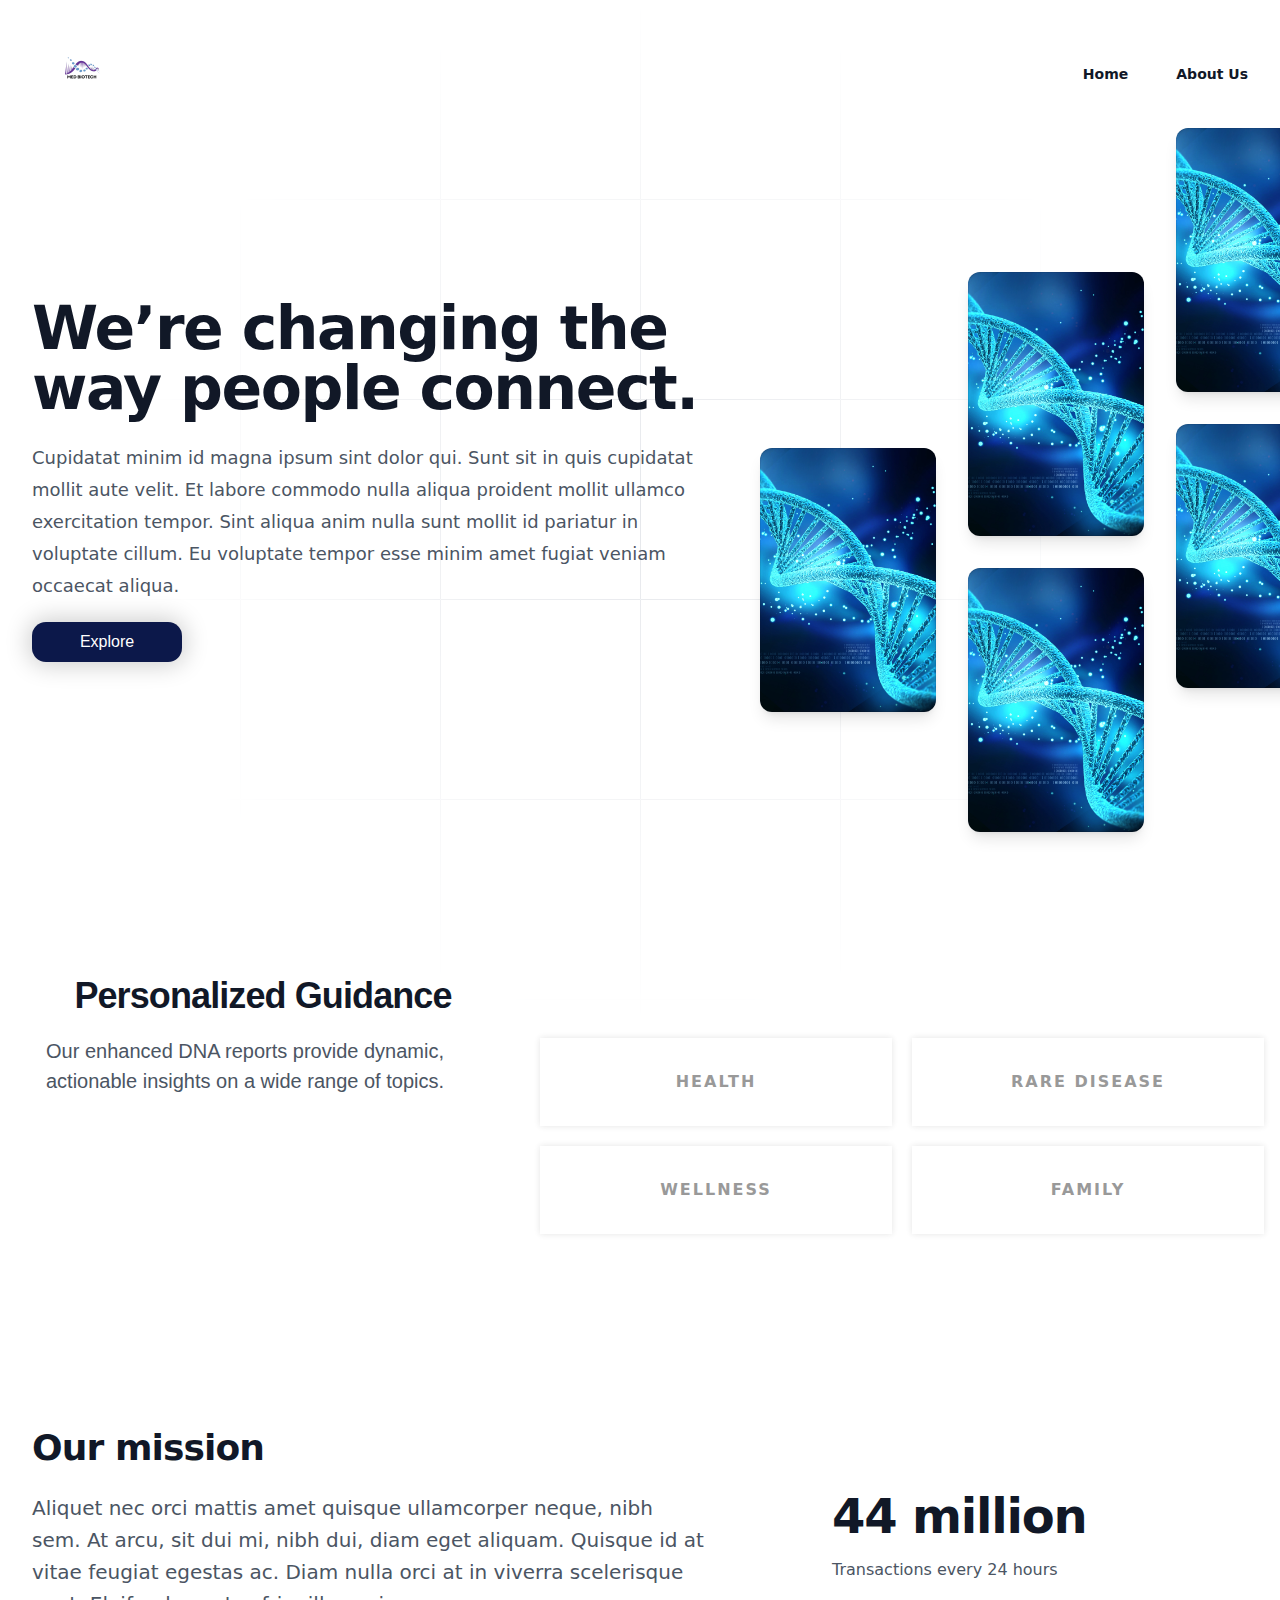
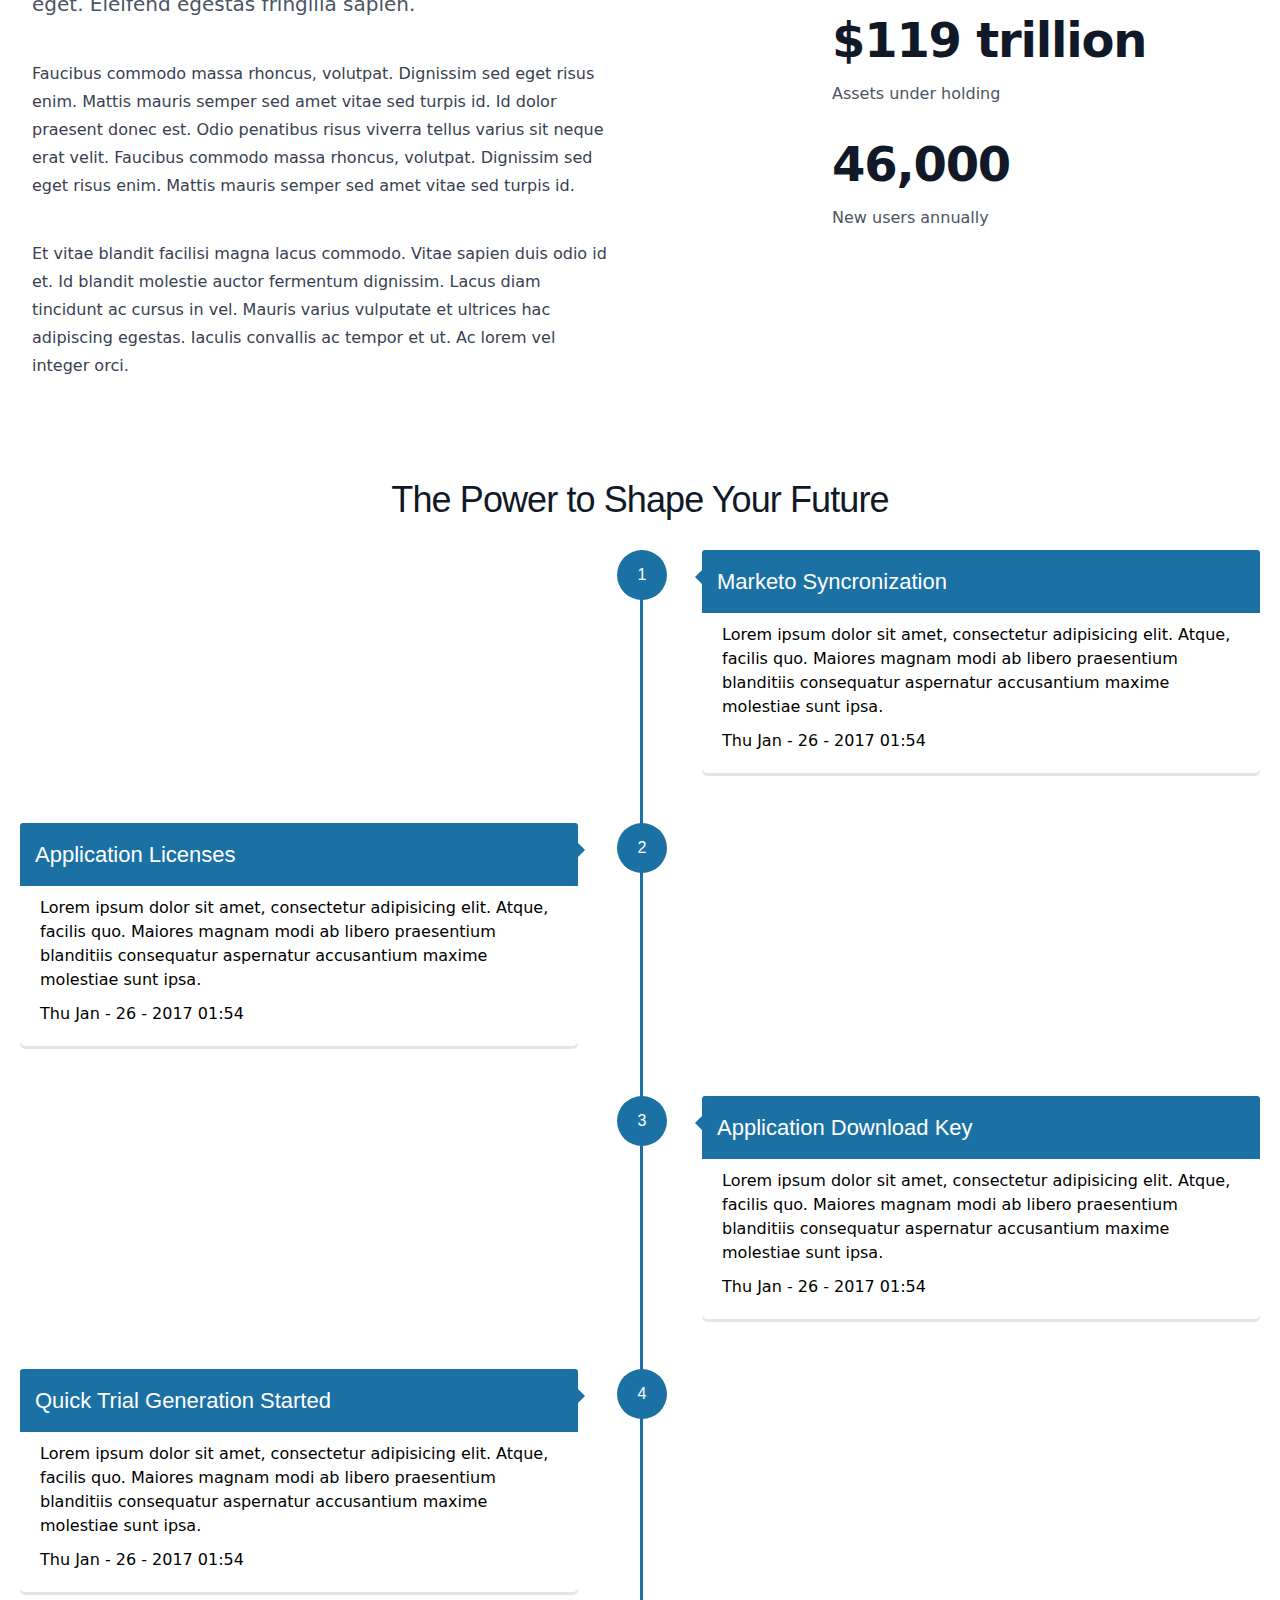
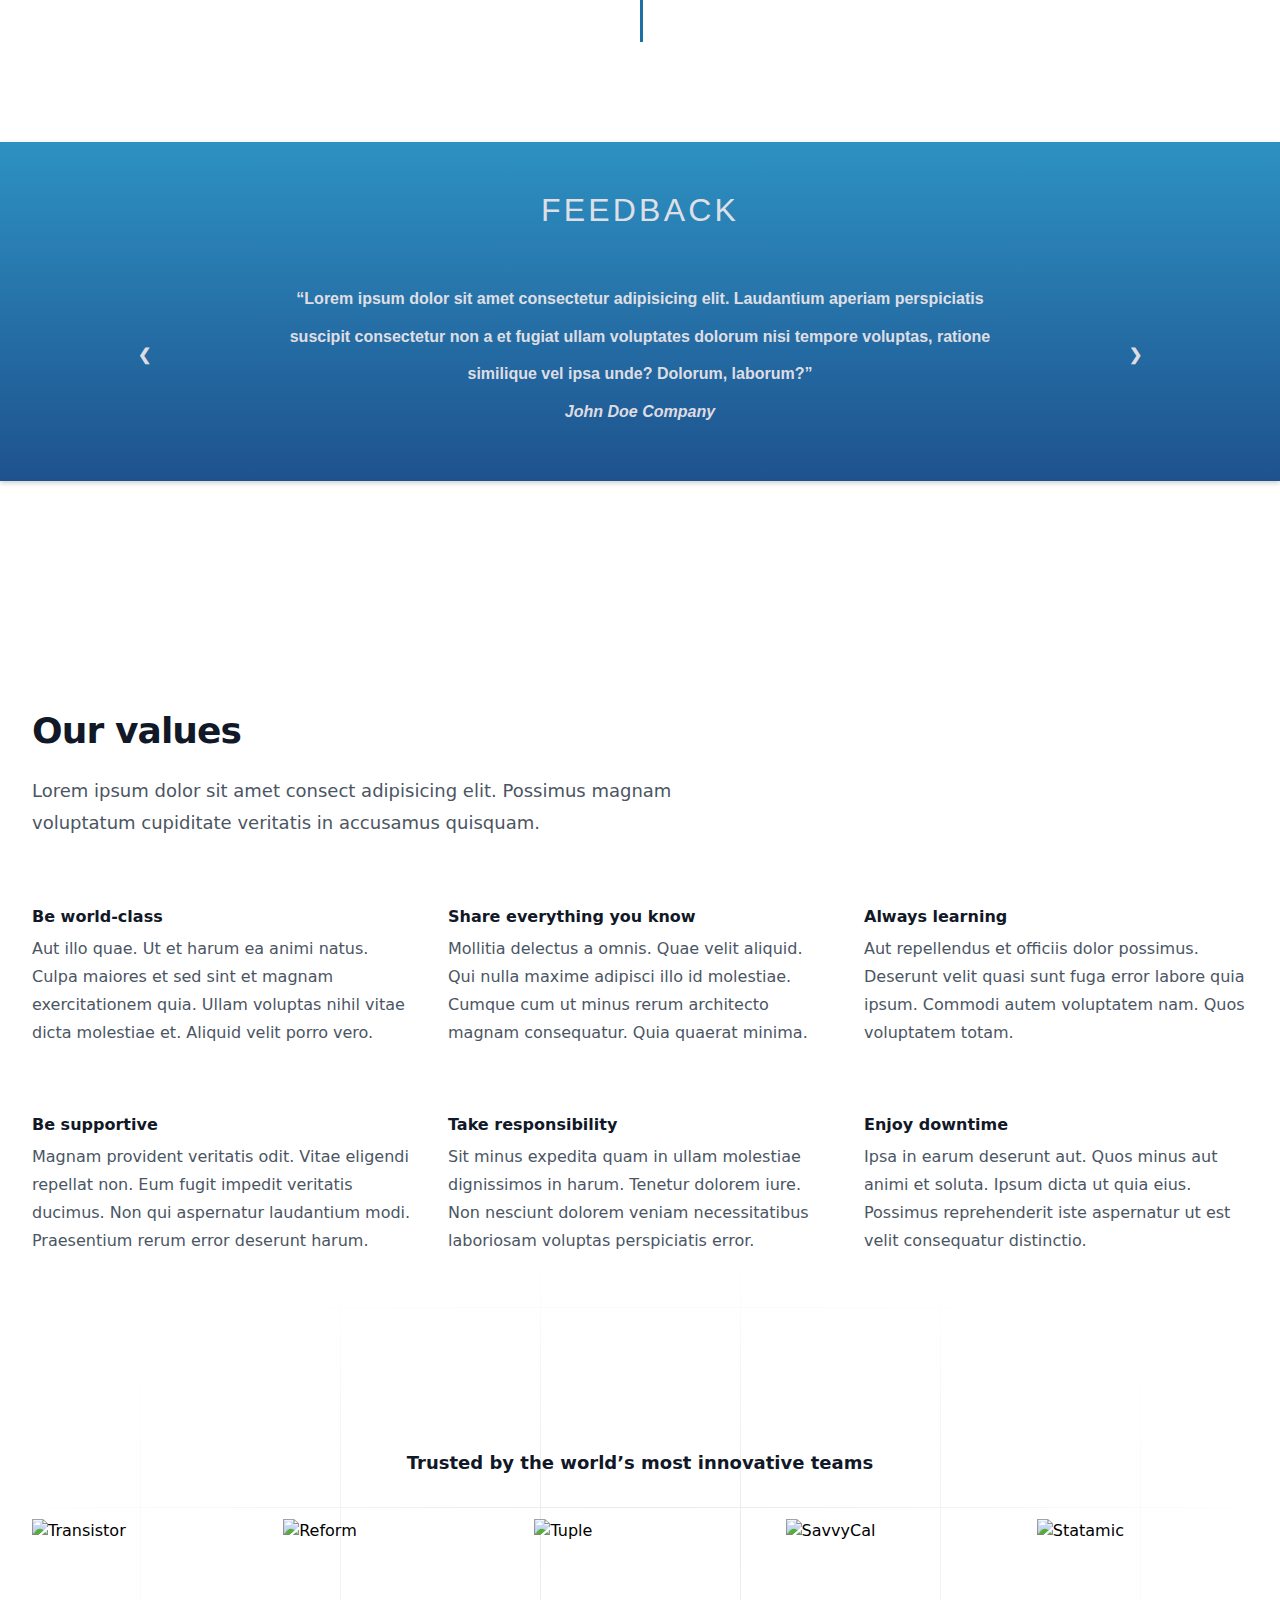
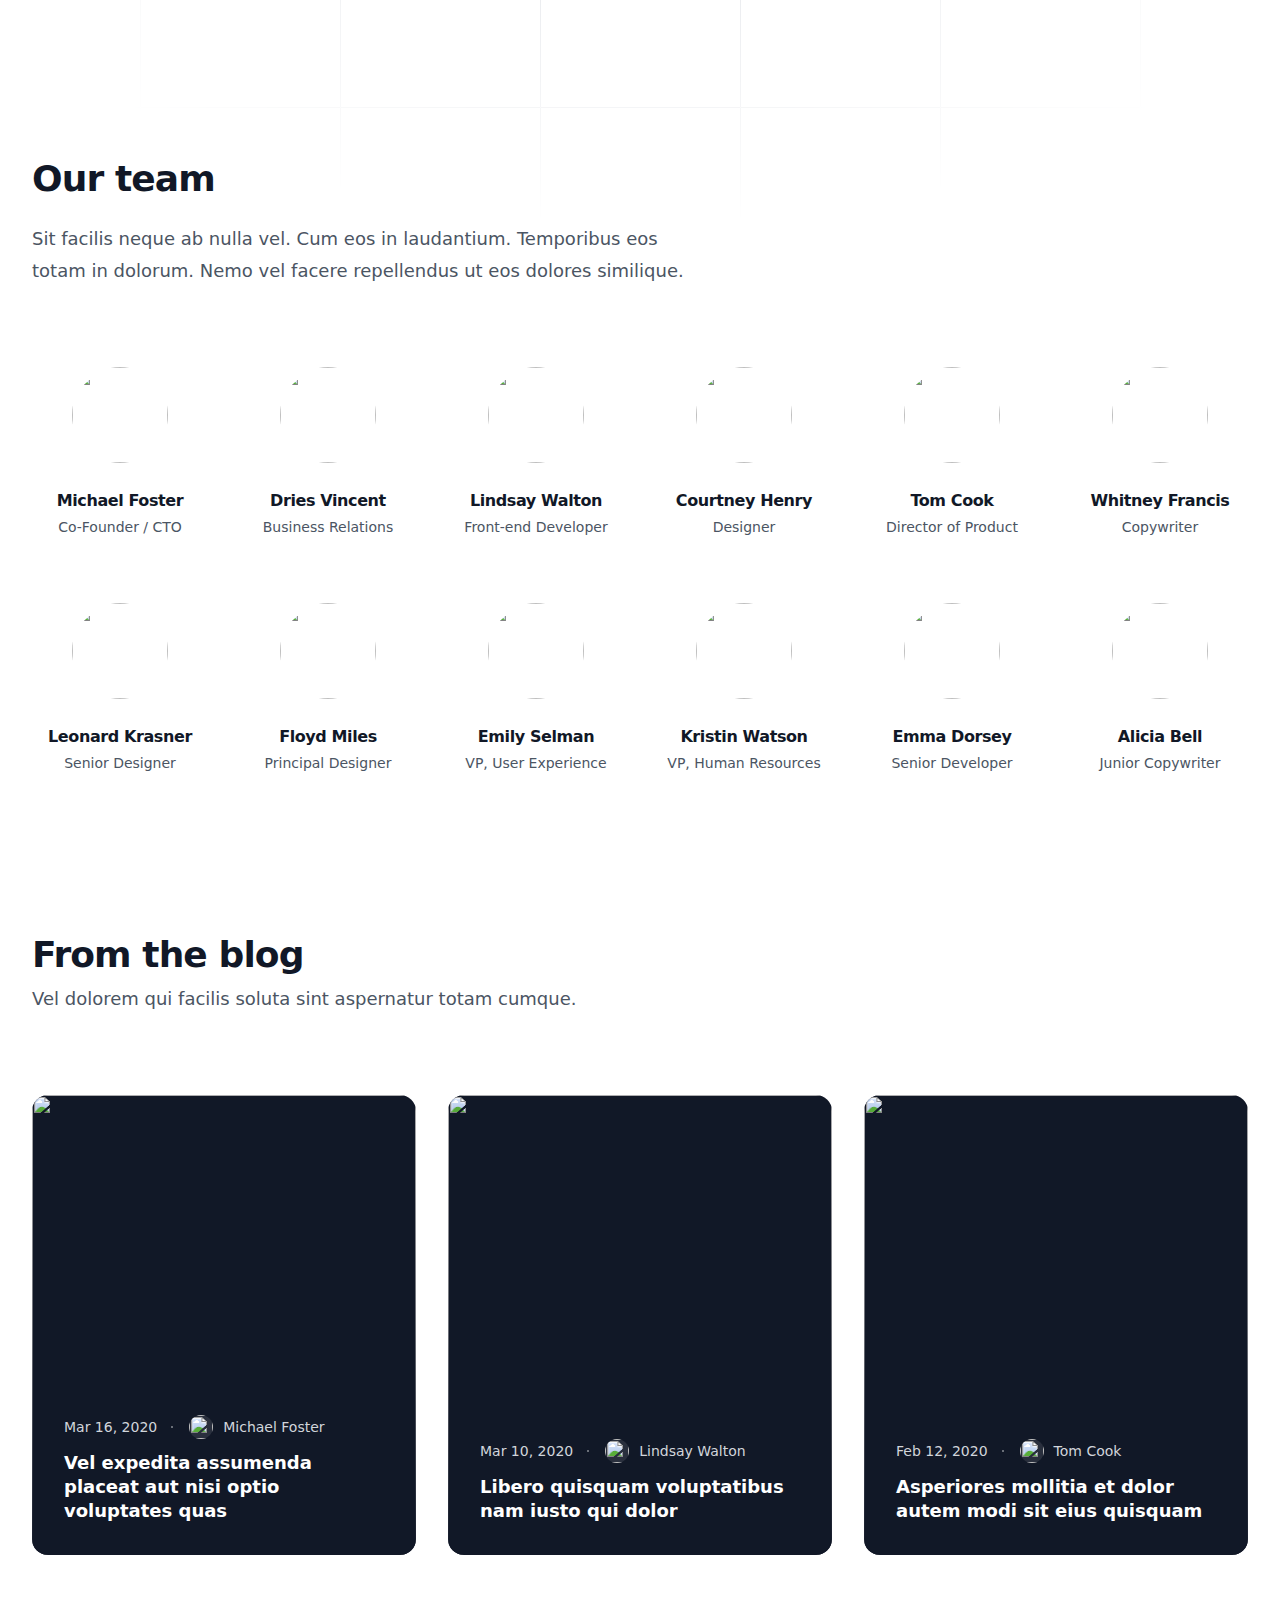
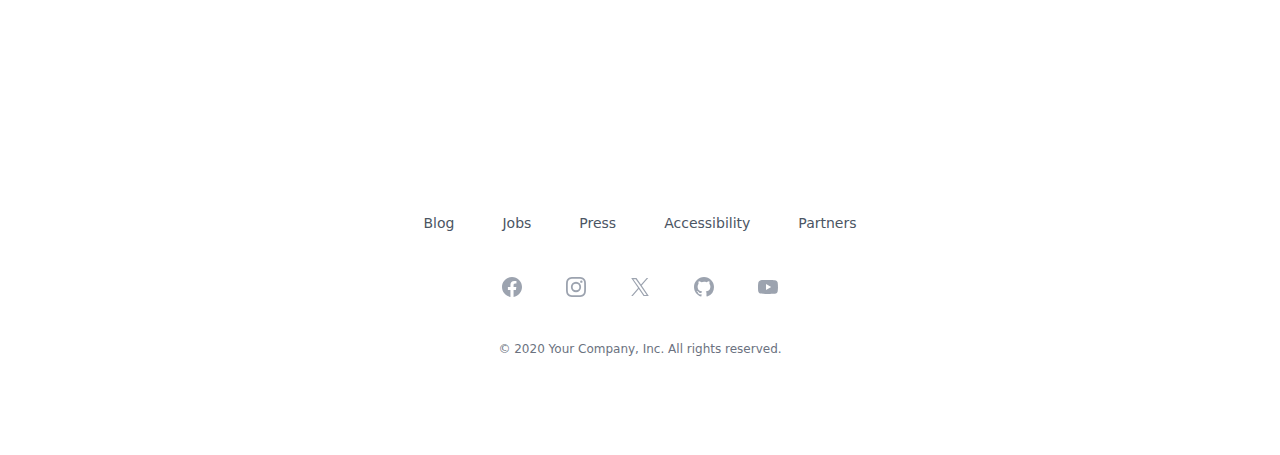
==== index.html @ 61a40790 "renamed file index.html" ====
<!DOCTYPE html>
<html lang="en">
  <head>
    <meta charset="UTF-8" />
    <meta name="viewport" content="width=device-width, initial-scale=1.0" />
    <title>Document</title>
    <link rel="stylesheet" href="test.css" />
    <link rel="stylesheet" href="overall.css" />
  </head>
  <body>
    <div class="alt">
      <header class="aa ao dn ek">
        <nav aria-label="Global" class="gx lx uh zg zm arb dit">
          <!-- <div class="lx ddc">
            <img
              alt=""
              src="Red Black Minimalist Dna Cell Logo_20240811_210119_0000.png"
            />
          </div> -->
          <div style="height: inherit">
            <img alt="" src="logo1.png" />
          </div>
          <div class="lx dao">
            <button type="button" class="ft ly zg zl aeb aqx axz">
              <span class="t">Open main menu</span
              ><svg
                xmlns="http://www.w3.org/2000/svg"
                fill="none"
                viewBox="0 0 24 24"
                stroke-width="1.5"
                stroke="currentColor"
                aria-hidden="true"
                class="oi sl"
              >
                <path
                  stroke-linecap="round"
                  stroke-linejoin="round"
                  d="M3.75 6.75h16.5M3.75 12h16.5m-16.5 5.25h16.5"
                ></path>
              </svg>
            </button>
          </div>
          <div class="md dak dff">
            <a href="#" class="awg awm awv ayb">Home</a
            ><a href="./about.html" class="awg awm awv ayb">About Us</a>
          </div>
        </nav>
      </header>
      <main class="ec">
        <div class="ab ec ed">
          <svg aria-hidden="true" class="aa ao dn ed pf tu apo bff">
            <defs>
              <pattern
                x="50%"
                y="-1"
                id="1f932ae7-37de-4c0a-a8b0-a6e3b4d44b84"
                width="200"
                height="200"
                patternUnits="userSpaceOnUse"
              >
                <path d="M.5 200V.5H200" fill="none"></path>
              </pattern>
            </defs>
            <!-- <svg x="50%" y="-1" class="ado aov">
                  <path
                    d="M-200 0h201v201h-201Z M600 0h201v201h-201Z M-400 600h201v201h-201Z M200 800h201v201h-201Z"
                    stroke-width="0"
                  ></path>
                </svg> -->
            <rect
              fill="url(#1f932ae7-37de-4c0a-a8b0-a6e3b4d44b84)"
              width="100%"
              height="100%"
              stroke-width="0"
            ></rect>
          </svg>
          <div
            aria-hidden="true"
            class="aa ci de dn ed hu xp adn bec czn doa"
          ></div>
          <div class="adn">
            <div class="gx uh arq asy avg cms dit dkw">
              <div class="gx uc aah cys dak dcy des">
                <div class="tu ur ddh dpe">
                  <h1 class="avz awj axd ayb cnc">
                    We’re changing the way people connect.
                  </h1>
                  <p class="ab lk awf awx axy cev dcy">
                    Cupidatat minim id magna ipsum sint dolor qui. Sunt sit in
                    quis cupidatat mollit aute velit. Et labore commodo nulla
                    aliqua proident mollit ullamco exercitation tempor. Sint
                    aliqua anim nulla sunt mollit id pariatur in voluptate
                    cillum. Eu voluptate tempor esse minim amet fugiat veniam
                    occaecat aliqua.
                  </p>
                  <div class="explore_button">
                    <button>Explore</button>
                  </div>
                </div>
                <div class="kz lx zk aaa cay cgo cln czu djv">
                  <div class="ke sg uv acg avf cbf cmu cxf dkx dmw dtc">
                    <div class="ab">
                      <img
                        alt=""
                        src="img1.jpg"
                        class="mq tu aee ajg aqk bbr"
                      />
                      <div class="u aa ak aee bbz bcd bcu"></div>
                    </div>
                  </div>
                  <div class="kr sg uv acg cbr cmq dkx">
                    <div class="ab">
                      <img
                        alt=""
                        src="img1.jpg"
                        class="mq tu aee ajg aqk bbr"
                      />
                      <div class="u aa ak aee bbz bcd bcu"></div>
                    </div>
                    <div class="ab">
                      <img
                        alt=""
                        src="img1.jpg"
                        class="mq tu aee ajg aqk bbr"
                      />
                      <div class="u aa ak aee bbz bcd bcu"></div>
                    </div>
                  </div>
                  <div class="sg uv acg avf cmc">
                    <div class="ab">
                      <img
                        alt=""
                        src="img1.jpg"
                        class="mq tu aee ajg aqk bbr"
                      />
                      <div class="u aa ak aee bbz bcd bcu"></div>
                    </div>
                    <div class="ab">
                      <img
                        alt=""
                        src="img1.jpg"
                        class="mq tu aee ajg aqk bbr"
                      />
                      <div class="u aa ak aee bbz bcd bcu"></div>
                    </div>
                  </div>
                </div>
              </div>
            </div>
          </div>
        </div>
        <div class="guidance">
          <div>
            <h1 class="interactive-heading">Personalized Guidance</h1>
            <p class="interactive-para">
              Our enhanced DNA reports provide dynamic, actionable insights on a
              wide range of topics.
            </p>
          </div>
          <div class="card-container">
            <div class="card-row">
              <div class="card">
                <div class="content">
                  <h6>Health</h6>
                  <div class="hover_content">
                    <p>
                      mParticle’s customer data platform empowers you to
                      Integrate all of your data and orchestrate it across
                      channels, partners, and systems.
                    </p>
                  </div>
                </div>
              </div>
              <div class="card">
                <div class="content">
                  <h6>Rare Disease</h6>
                  <div class="hover_content">
                    <p>
                      mParticle’s customer data platform empowers you to
                      Integrate all of your data and orchestrate it across
                      channels, partners, and systems.
                    </p>
                  </div>
                </div>
              </div>
            </div>
            <div class="card-row">
              <div class="card">
                <div class="content">
                  <h6>Wellness</h6>
                  <div class="hover_content">
                    <p>
                      mParticle’s customer data platform empowers you to
                      Integrate all of your data and orchestrate it across
                      channels, partners, and systems.
                    </p>
                  </div>
                </div>
              </div>
              <div class="card">
                <div class="content">
                  <h6>Family</h6>
                  <div class="hover_content">
                    <p>
                      mParticle’s customer data platform empowers you to
                      Integrate all of your data and orchestrate it across
                      channels, partners, and systems.
                    </p>
                  </div>
                </div>
              </div>
            </div>
          </div>
        </div>

        <div class="gx is uh arq cbx dit dnu">
          <div class="gx uc cys dcy">
            <h2 class="avy awj axd ayb cna">Our mission</h2>
            <div class="lk lx yy aaq aax den">
              <div class="dcl dcq ddd">
                <p class="awh awx axy">
                  Aliquet nec orci mattis amet quisque ullamcorper neque, nibh
                  sem. At arcu, sit dui mi, nibh dui, diam eget aliquam. Quisque
                  id at vitae feugiat egestas ac. Diam nulla orci at in viverra
                  scelerisque eget. Eleifend egestas fringilla sapien.
                </p>
                <div class="kw ur awe aww axz">
                  <p>
                    Faucibus commodo massa rhoncus, volutpat. Dignissim sed eget
                    risus enim. Mattis mauris semper sed amet vitae sed turpis
                    id. Id dolor praesent donec est. Odio penatibus risus
                    viverra tellus varius sit neque erat velit. Faucibus commodo
                    massa rhoncus, volutpat. Dignissim sed eget risus enim.
                    Mattis mauris semper sed amet vitae sed turpis id.
                  </p>
                  <p class="kw">
                    Et vitae blandit facilisi magna lacus commodo. Vitae sapien
                    duis odio id et. Id blandit molestie auctor fermentum
                    dignissim. Lacus diam tincidunt ac cursus in vel. Mauris
                    varius vulputate et ultrices hac adipiscing egestas. Iaculis
                    convallis ac tempor et ut. Ac lorem vel integer orci.
                  </p>
                </div>
              </div>
              <div class="dak ddd dew">
                <dl class="sn acg dpa">
                  <div class="lx yz aaz">
                    <dt class="awe aww axy">Transactions every 24 hours</dt>
                    <dd class="awa awm axd ayb">44 million</dd>
                  </div>
                  <div class="lx yz aaz">
                    <dt class="awe aww axy">Assets under holding</dt>
                    <dd class="awa awm axd ayb">$119 trillion</dd>
                  </div>
                  <div class="lx yz aaz">
                    <dt class="awe aww axy">New users annually</dt>
                    <dd class="awa awm axd ayb">46,000</dd>
                  </div>
                </dl>
              </div>
            </div>
          </div>
        </div>

        <div class="timeline-container">
          <div>
            <h1 class="interactive-heading">The Power to Shape Your Future</h1>
          </div>

          <div id="timeline">
            <div class="timeline-item">
              <div class="timeline-icon">
                <h1>1</h1>
              </div>
              <div class="timeline-content right">
                <h2>Marketo Syncronization</h2>
                <p>
                  Lorem ipsum dolor sit amet, consectetur adipisicing elit.
                  Atque, facilis quo. Maiores magnam modi ab libero praesentium
                  blanditiis consequatur aspernatur accusantium maxime molestiae
                  sunt ipsa.
                </p>
                <span class="time-stamp">Thu Jan - 26 - 2017 01:54</span>
              </div>
            </div>

            <div class="timeline-item">
              <div class="timeline-icon">
                <h1>2</h1>
              </div>
              <div class="timeline-content">
                <h2>Application Licenses</h2>
                <p>
                  Lorem ipsum dolor sit amet, consectetur adipisicing elit.
                  Atque, facilis quo. Maiores magnam modi ab libero praesentium
                  blanditiis consequatur aspernatur accusantium maxime molestiae
                  sunt ipsa.
                </p>
                <span class="time-stamp">Thu Jan - 26 - 2017 01:54</span>
              </div>
            </div>

            <div class="timeline-item right">
              <div class="timeline-icon">
                <h1>3</h1>
              </div>
              <div class="timeline-content right">
                <h2>Application Download Key</h2>
                <p>
                  Lorem ipsum dolor sit amet, consectetur adipisicing elit.
                  Atque, facilis quo. Maiores magnam modi ab libero praesentium
                  blanditiis consequatur aspernatur accusantium maxime molestiae
                  sunt ipsa.
                </p>
                <span class="time-stamp">Thu Jan - 26 - 2017 01:54</span>
              </div>
            </div>

            <div class="timeline-item">
              <div class="timeline-icon">
                <h1>4</h1>
              </div>
              <div class="timeline-content">
                <h2>Quick Trial Generation Started</h2>
                <p>
                  Lorem ipsum dolor sit amet, consectetur adipisicing elit.
                  Atque, facilis quo. Maiores magnam modi ab libero praesentium
                  blanditiis consequatur aspernatur accusantium maxime molestiae
                  sunt ipsa.
                </p>
                <span class="time-stamp">Thu Jan - 26 - 2017 01:54</span>
              </div>
            </div>
          </div>
        </div>

        <div class="feedbacks">
          <section class="white-back">
            <h1>Feedback</h1>
            <div class="carousel-container">
              <div class="carousel">
                <div class="carousel-item">
                  <blockquote>
                    <p>
                      “Lorem ipsum dolor sit amet consectetur adipisicing elit.
                      Laudantium aperiam perspiciatis suscipit consectetur non a
                      et fugiat ullam voluptates dolorum nisi tempore voluptas,
                      ratione similique vel ipsa unde? Dolorum, laborum?”
                    </p>
                    <cite>John Doe <a href="#">Company</a></cite>
                  </blockquote>
                </div>
                <div class="carousel-item">
                  <blockquote>
                    <p>
                      “Lorem ipsum dolor sit amet consectetur adipisicing elit.
                      Laudantium aperiam perspiciatis suscipit consectetur non a
                      et fugiat ullam voluptates dolorum nisi tempore voluptas,
                      ratione similique vel ipsa unde? Dolorum, laborum?”
                    </p>
                    <cite>Jane Smith <a href="#">Another Company</a></cite>
                  </blockquote>
                </div>
                <div class="carousel-item">
                  <blockquote>
                    <p>
                      “Lorem ipsum dolor sit amet consectetur adipisicing elit.
                      Laudantium aperiam perspiciatis suscipit consectetur non a
                      et fugiat ullam voluptates dolorum nisi tempore voluptas,
                      ratione similique vel ipsa unde? Dolorum, laborum?”
                    </p>
                    <cite
                      >Emily Johnson <a href="#">Yet Another Company</a></cite
                    >
                  </blockquote>
                </div>
              </div>
              <div class="carousel-buttons">
                <button class="carousel-button" onclick="prevSlide()">❮</button>
                <button class="carousel-button" onclick="nextSlide()">❯</button>
              </div>
            </div>
          </section>
        </div>

        <div class="gx lg uh arq ccj dit">
          <div class="gx uc cys">
            <h2 class="avy awj axd ayb cna">Our values</h2>
            <p class="lk awf awx axy">
              Lorem ipsum dolor sit amet consect adipisicing elit. Possimus
              magnam voluptatum cupiditate veritatis in accusamus quisquam.
            </p>
          </div>
          <dl class="gx la mb uc yn aaq aav awe aww cfw cys dcy dee">
            <div>
              <dt class="awm ayb">Be world-class</dt>
              <dd class="ku axy">
                Aut illo quae. Ut et harum ea animi natus. Culpa maiores et sed
                sint et magnam exercitationem quia. Ullam voluptas nihil vitae
                dicta molestiae et. Aliquid velit porro vero.
              </dd>
            </div>
            <div>
              <dt class="awm ayb">Share everything you know</dt>
              <dd class="ku axy">
                Mollitia delectus a omnis. Quae velit aliquid. Qui nulla maxime
                adipisci illo id molestiae. Cumque cum ut minus rerum architecto
                magnam consequatur. Quia quaerat minima.
              </dd>
            </div>
            <div>
              <dt class="awm ayb">Always learning</dt>
              <dd class="ku axy">
                Aut repellendus et officiis dolor possimus. Deserunt velit quasi
                sunt fuga error labore quia ipsum. Commodi autem voluptatem nam.
                Quos voluptatem totam.
              </dd>
            </div>
            <div>
              <dt class="awm ayb">Be supportive</dt>
              <dd class="ku axy">
                Magnam provident veritatis odit. Vitae eligendi repellat non.
                Eum fugit impedit veritatis ducimus. Non qui aspernatur
                laudantium modi. Praesentium rerum error deserunt harum.
              </dd>
            </div>
            <div>
              <dt class="awm ayb">Take responsibility</dt>
              <dd class="ku axy">
                Sit minus expedita quam in ullam molestiae dignissimos in harum.
                Tenetur dolorem iure. Non nesciunt dolorem veniam necessitatibus
                laboriosam voluptas perspiciatis error.
              </dd>
            </div>
            <div>
              <dt class="awm ayb">Enjoy downtime</dt>
              <dd class="ku axy">
                Ipsa in earum deserunt aut. Quos minus aut animi et soluta.
                Ipsum dicta ut quia eius. Possimus reprehenderit iste aspernatur
                ut est velit consequatur distinctio.
              </dd>
            </div>
          </dl>
        </div>

        <div class="ab ec ed lg cck">
          <div class="aa ao dp ed lx vv zl adn bfg">
            <svg aria-hidden="true" class="oy to uv apo">
              <defs>
                <pattern
                  x="50%"
                  y="50%"
                  id="e9033f3e-f665-41a6-84ef-756f6778e6fe"
                  width="200"
                  height="200"
                  patternUnits="userSpaceOnUse"
                  patternTransform="translate(-100 0)"
                >
                  <path d="M.5 200V.5H200" fill="none"></path>
                </pattern>
              </defs>
              <!-- <svg x="50%" y="50%" class="ado aov">
                      <path
                        d="M-300 0h201v201h-201Z M300 200h201v201h-201Z"
                        stroke-width="0"
                      ></path>
                    </svg> -->
              <rect
                fill="url(#e9033f3e-f665-41a6-84ef-756f6778e6fe)"
                width="100%"
                height="100%"
                stroke-width="0"
              ></rect>
            </svg>
          </div>
          <div class="gx uh arq dit">
            <h2 class="avr awf awm awx ayb">
              Trusted by the world’s most innovative teams
            </h2>
            <div class="gx kw mb uj yr zg aaq aas cey cfz cha cys dcy deg">
              <img
                alt="Transistor"
                src="https://tailwindui.com/img/logos/158x48/transistor-logo-gray-900.svg"
                width="158"
                height="48"
                class="es pp tu aqj cxg"
              /><img
                alt="Reform"
                src="https://tailwindui.com/img/logos/158x48/reform-logo-gray-900.svg"
                width="158"
                height="48"
                class="es pp tu aqj cxg"
              /><img
                alt="Tuple"
                src="https://tailwindui.com/img/logos/158x48/tuple-logo-gray-900.svg"
                width="158"
                height="48"
                class="es pp tu aqj cxg"
              /><img
                alt="SavvyCal"
                src="https://tailwindui.com/img/logos/158x48/savvycal-logo-gray-900.svg"
                width="158"
                height="48"
                class="es pp tu aqj bzp cxg"
              /><img
                alt="Statamic"
                src="https://tailwindui.com/img/logos/158x48/statamic-logo-gray-900.svg"
                width="158"
                height="48"
                class="es ez pp tu aqj bzs cxg"
              />
            </div>
          </div>
        </div>
        <div class="gx lg uh arq cck dit">
          <div class="gx uc cys">
            <h2 class="avy awj axd ayb cna">Our team</h2>
            <p class="lk awf awx axy">
              Sit facilis neque ab nulla vel. Cum eos in laudantium. Temporibus
              eos totam in dolorum. Nemo vel facere repellendus ut eos dolores
              similique.
            </p>
          </div>
          <ul
            role="list"
            class="gx ld mb uc yp aaq aav avr cfx cse cys dcy deg dqc"
          >
            <li>
              <img
                alt=""
                src="https://images.unsplash.com/photo-1519244703995-f4e0f30006d5?ixlib=rb-=eyJhcHBfaWQiOjEyMDd9&amp;auto=format&amp;fit=facearea&amp;facepad=8&amp;w=1024&amp;h=1024&amp;q=80"
                class="gx nw ry adz"
              />
              <h3 class="lk awe awm aww axd ayb">Michael Foster</h3>
              <p class="awg awv axy">Co-Founder / CTO</p>
            </li>
            <li>
              <img
                alt=""
                src="https://images.unsplash.com/photo-1506794778202-cad84cf45f1d?ixlib=rb-=eyJhcHBfaWQiOjEyMDd9&amp;auto=format&amp;fit=facearea&amp;facepad=8&amp;w=1024&amp;h=1024&amp;q=80"
                class="gx nw ry adz"
              />
              <h3 class="lk awe awm aww axd ayb">Dries Vincent</h3>
              <p class="awg awv axy">Business Relations</p>
            </li>
            <li>
              <img
                alt=""
                src="https://images.unsplash.com/photo-1517841905240-472988babdf9?ixlib=rb-=eyJhcHBfaWQiOjEyMDd9&amp;auto=format&amp;fit=facearea&amp;facepad=8&amp;w=1024&amp;h=1024&amp;q=80"
                class="gx nw ry adz"
              />
              <h3 class="lk awe awm aww axd ayb">Lindsay Walton</h3>
              <p class="awg awv axy">Front-end Developer</p>
            </li>
            <li>
              <img
                alt=""
                src="https://images.unsplash.com/photo-1438761681033-6461ffad8d80?ixlib=rb-=eyJhcHBfaWQiOjEyMDd9&amp;auto=format&amp;fit=facearea&amp;facepad=8&amp;w=1024&amp;h=1024&amp;q=80"
                class="gx nw ry adz"
              />
              <h3 class="lk awe awm aww axd ayb">Courtney Henry</h3>
              <p class="awg awv axy">Designer</p>
            </li>
            <li>
              <img
                alt=""
                src="https://images.unsplash.com/photo-1472099645785-5658abf4ff4e?ixlib=rb-=eyJhcHBfaWQiOjEyMDd9&amp;auto=format&amp;fit=facearea&amp;facepad=8&amp;w=1024&amp;h=1024&amp;q=80"
                class="gx nw ry adz"
              />
              <h3 class="lk awe awm aww axd ayb">Tom Cook</h3>
              <p class="awg awv axy">Director of Product</p>
            </li>
            <li>
              <img
                alt=""
                src="https://images.unsplash.com/photo-1517365830460-955ce3ccd263?ixlib=rb-=eyJhcHBfaWQiOjEyMDd9&amp;auto=format&amp;fit=facearea&amp;facepad=8&amp;w=1024&amp;h=1024&amp;q=80"
                class="gx nw ry adz"
              />
              <h3 class="lk awe awm aww axd ayb">Whitney Francis</h3>
              <p class="awg awv axy">Copywriter</p>
            </li>
            <li>
              <img
                alt=""
                src="https://images.unsplash.com/photo-1519345182560-3f2917c472ef?ixlib=rb-=eyJhcHBfaWQiOjEyMDd9&amp;auto=format&amp;fit=facearea&amp;facepad=8&amp;w=1024&amp;h=1024&amp;q=80"
                class="gx nw ry adz"
              />
              <h3 class="lk awe awm aww axd ayb">Leonard Krasner</h3>
              <p class="awg awv axy">Senior Designer</p>
            </li>
            <li>
              <img
                alt=""
                src="https://images.unsplash.com/photo-1463453091185-61582044d556?ixlib=rb-=eyJhcHBfaWQiOjEyMDd9&amp;auto=format&amp;fit=facearea&amp;facepad=8&amp;w=1024&amp;h=1024&amp;q=80"
                class="gx nw ry adz"
              />
              <h3 class="lk awe awm aww axd ayb">Floyd Miles</h3>
              <p class="awg awv axy">Principal Designer</p>
            </li>
            <li>
              <img
                alt=""
                src="https://images.unsplash.com/photo-1502685104226-ee32379fefbe?ixlib=rb-=eyJhcHBfaWQiOjEyMDd9&amp;auto=format&amp;fit=facearea&amp;facepad=8&amp;w=1024&amp;h=1024&amp;q=80"
                class="gx nw ry adz"
              />
              <h3 class="lk awe awm aww axd ayb">Emily Selman</h3>
              <p class="awg awv axy">VP, User Experience</p>
            </li>
            <li>
              <img
                alt=""
                src="https://images.unsplash.com/photo-1500917293891-ef795e70e1f6?ixlib=rb-=eyJhcHBfaWQiOjEyMDd9&amp;auto=format&amp;fit=facearea&amp;facepad=8&amp;w=1024&amp;h=1024&amp;q=80"
                class="gx nw ry adz"
              />
              <h3 class="lk awe awm aww axd ayb">Kristin Watson</h3>
              <p class="awg awv axy">VP, Human Resources</p>
            </li>
            <li>
              <img
                alt=""
                src="https://images.unsplash.com/photo-1505840717430-882ce147ef2d?ixlib=rb-=eyJhcHBfaWQiOjEyMDd9&amp;auto=format&amp;fit=facearea&amp;facepad=8&amp;w=1024&amp;h=1024&amp;q=80"
                class="gx nw ry adz"
              />
              <h3 class="lk awe awm aww axd ayb">Emma Dorsey</h3>
              <p class="awg awv axy">Senior Developer</p>
            </li>
            <li>
              <img
                alt=""
                src="https://images.unsplash.com/photo-1509783236416-c9ad59bae472?ixlib=rb-=eyJhcHBfaWQiOjEyMDd9&amp;auto=format&amp;fit=facearea&amp;facepad=8&amp;w=1024&amp;h=1024&amp;q=80"
                class="gx nw ry adz"
              />
              <h3 class="lk awe awm aww axd ayb">Alicia Bell</h3>
              <p class="awg awv axy">Junior Copywriter</p>
            </li>
          </ul>
        </div>
        <div class="gx lg uh arq ccj dit">
          <div class="gx uc cys dcy">
            <h2 class="avy awj axd ayb cna">From the blog</h2>
            <p class="lb awf awx axy">
              Vel dolorem qui facilis soluta sint aspernatur totam cumque.
            </p>
          </div>
          <div class="gx la mb uc yl yn aaa cce cys dcy dee">
            <article class="ab ec lx yy zk adn adx aje ars ate avn cmo dle">
              <img
                alt=""
                src="https://images.unsplash.com/photo-1496128858413-b36217c2ce36?ixlib=rb-4.0.3&amp;ixid=MnwxMjA3fDB8MHxwaG90by1wYWdlfHx8fGVufDB8fHx8&amp;auto=format&amp;fit=crop&amp;w=3603&amp;q=80"
                class="aa ak ed pn tu aqk"
              />
              <div class="aa ak ed amt anf ans"></div>
              <div class="aa ak ed adx bbz bcd bcu"></div>
              <div class="lx za zg aar adn awg awv axu">
                <time datetime="2020-03-16" class="kq">Mar 16, 2020</time>
                <div class="hw lx zg aan">
                  <svg viewBox="0 0 2 2" class="hm ni rk uv apj">
                    <circle r="1" cx="1" cy="1"></circle>
                  </svg>
                  <div class="lx aak">
                    <img
                      alt=""
                      src="https://images.unsplash.com/photo-1519244703995-f4e0f30006d5?ixlib=rb-1.2.1&amp;ixid=eyJhcHBfaWQiOjEyMDd9&amp;auto=format&amp;fit=facearea&amp;facepad=2&amp;w=256&amp;h=256&amp;q=80"
                      class="oi sl uv adz alu"
                    />Michael Foster
                  </div>
                </div>
              </div>
              <h3 class="lf awf awm awv ban">
                <a href="#"
                  ><span class="aa ak"></span>Vel expedita assumenda placeat aut
                  nisi optio voluptates quas</a
                >
              </h3>
            </article>
            <article class="ab ec lx yy zk adn adx aje ars ate avn cmo dle">
              <img
                alt=""
                src="https://images.unsplash.com/photo-1547586696-ea22b4d4235d?ixlib=rb-4.0.3&amp;ixid=MnwxMjA3fDB8MHxwaG90by1wYWdlfHx8fGVufDB8fHx8&amp;auto=format&amp;fit=crop&amp;w=3270&amp;q=80"
                class="aa ak ed pn tu aqk"
              />
              <div class="aa ak ed amt anf ans"></div>
              <div class="aa ak ed adx bbz bcd bcu"></div>
              <div class="lx za zg aar adn awg awv axu">
                <time datetime="2020-03-10" class="kq">Mar 10, 2020</time>
                <div class="hw lx zg aan">
                  <svg viewBox="0 0 2 2" class="hm ni rk uv apj">
                    <circle r="1" cx="1" cy="1"></circle>
                  </svg>
                  <div class="lx aak">
                    <img
                      alt=""
                      src="https://images.unsplash.com/photo-1517841905240-472988babdf9?ixlib=rb-1.2.1&amp;ixid=eyJhcHBfaWQiOjEyMDd9&amp;auto=format&amp;fit=facearea&amp;facepad=2&amp;w=256&amp;h=256&amp;q=80"
                      class="oi sl uv adz alu"
                    />Lindsay Walton
                  </div>
                </div>
              </div>
              <h3 class="lf awf awm awv ban">
                <a href="#"
                  ><span class="aa ak"></span>Libero quisquam voluptatibus nam
                  iusto qui dolor</a
                >
              </h3>
            </article>
            <article class="ab ec lx yy zk adn adx aje ars ate avn cmo dle">
              <img
                alt=""
                src="https://images.unsplash.com/photo-1492724441997-5dc865305da7?ixlib=rb-4.0.3&amp;ixid=MnwxMjA3fDB8MHxwaG90by1wYWdlfHx8fGVufDB8fHx8&amp;auto=format&amp;fit=crop&amp;w=3270&amp;q=80"
                class="aa ak ed pn tu aqk"
              />
              <div class="aa ak ed amt anf ans"></div>
              <div class="aa ak ed adx bbz bcd bcu"></div>
              <div class="lx za zg aar adn awg awv axu">
                <time datetime="2020-02-12" class="kq">Feb 12, 2020</time>
                <div class="hw lx zg aan">
                  <svg viewBox="0 0 2 2" class="hm ni rk uv apj">
                    <circle r="1" cx="1" cy="1"></circle>
                  </svg>
                  <div class="lx aak">
                    <img
                      alt=""
                      src="https://images.unsplash.com/photo-1472099645785-5658abf4ff4e?ixlib=rb-1.2.1&amp;ixid=eyJhcHBfaWQiOjEyMDd9&amp;auto=format&amp;fit=facearea&amp;facepad=2&amp;w=256&amp;h=256&amp;q=80"
                      class="oi sl uv adz alu"
                    />Tom Cook
                  </div>
                </div>
              </div>
              <h3 class="lf awf awm awv ban">
                <a href="#"
                  ><span class="aa ak"></span>Asperiores mollitia et dolor autem
                  modi sit eius quisquam</a
                >
              </h3>
            </article>
          </div>
        </div>
      </main>

      <footer class="gx li uh adn arq asv cco clc dit">
        <nav aria-label="Footer" class="hi yk cct cgq cho">
          <div class="atc"><a href="#" class="awg awv axy ble">Blog</a></div>
          <div class="atc"><a href="#" class="awg awv axy ble">Jobs</a></div>
          <div class="atc"><a href="#" class="awg awv axy ble">Press</a></div>
          <div class="atc">
            <a href="#" class="awg awv axy ble">Accessibility</a>
          </div>
          <div class="atc">
            <a href="#" class="awg awv axy ble">Partners</a>
          </div>
        </nav>
        <div class="kw lx zl abl">
          <a href="#" class="axv bla"
            ><span class="t">Facebook</span
            ><svg
              fill="currentColor"
              viewBox="0 0 24 24"
              aria-hidden="true"
              class="oi sl"
            >
              <path
                fill-rule="evenodd"
                d="M22 12c0-5.523-4.477-10-10-10S2 6.477 2 12c0 4.991 3.657 9.128 8.438 9.878v-6.987h-2.54V12h2.54V9.797c0-2.506 1.492-3.89 3.777-3.89 1.094 0 2.238.195 2.238.195v2.46h-1.26c-1.243 0-1.63.771-1.63 1.562V12h2.773l-.443 2.89h-2.33v6.988C18.343 21.128 22 16.991 22 12z"
                clip-rule="evenodd"
              ></path></svg></a
          ><a href="#" class="axv bla"
            ><span class="t">Instagram</span
            ><svg
              fill="currentColor"
              viewBox="0 0 24 24"
              aria-hidden="true"
              class="oi sl"
            >
              <path
                fill-rule="evenodd"
                d="M12.315 2c2.43 0 2.784.013 3.808.06 1.064.049 1.791.218 2.427.465a4.902 4.902 0 011.772 1.153 4.902 4.902 0 011.153 1.772c.247.636.416 1.363.465 2.427.048 1.067.06 1.407.06 4.123v.08c0 2.643-.012 2.987-.06 4.043-.049 1.064-.218 1.791-.465 2.427a4.902 4.902 0 01-1.153 1.772 4.902 4.902 0 01-1.772 1.153c-.636.247-1.363.416-2.427.465-1.067.048-1.407.06-4.123.06h-.08c-2.643 0-2.987-.012-4.043-.06-1.064-.049-1.791-.218-2.427-.465a4.902 4.902 0 01-1.772-1.153 4.902 4.902 0 01-1.153-1.772c-.247-.636-.416-1.363-.465-2.427-.047-1.024-.06-1.379-.06-3.808v-.63c0-2.43.013-2.784.06-3.808.049-1.064.218-1.791.465-2.427a4.902 4.902 0 011.153-1.772A4.902 4.902 0 015.45 2.525c.636-.247 1.363-.416 2.427-.465C8.901 2.013 9.256 2 11.685 2h.63zm-.081 1.802h-.468c-2.456 0-2.784.011-3.807.058-.975.045-1.504.207-1.857.344-.467.182-.8.398-1.15.748-.35.35-.566.683-.748 1.15-.137.353-.3.882-.344 1.857-.047 1.023-.058 1.351-.058 3.807v.468c0 2.456.011 2.784.058 3.807.045.975.207 1.504.344 1.857.182.466.399.8.748 1.15.35.35.683.566 1.15.748.353.137.882.3 1.857.344 1.054.048 1.37.058 4.041.058h.08c2.597 0 2.917-.01 3.96-.058.976-.045 1.505-.207 1.858-.344.466-.182.8-.398 1.15-.748.35-.35.566-.683.748-1.15.137-.353.3-.882.344-1.857.048-1.055.058-1.37.058-4.041v-.08c0-2.597-.01-2.917-.058-3.96-.045-.976-.207-1.505-.344-1.858a3.097 3.097 0 00-.748-1.15 3.098 3.098 0 00-1.15-.748c-.353-.137-.882-.3-1.857-.344-1.023-.047-1.351-.058-3.807-.058zM12 6.865a5.135 5.135 0 110 10.27 5.135 5.135 0 010-10.27zm0 1.802a3.333 3.333 0 100 6.666 3.333 3.333 0 000-6.666zm5.338-3.205a1.2 1.2 0 110 2.4 1.2 1.2 0 010-2.4z"
                clip-rule="evenodd"
              ></path></svg></a
          ><a href="#" class="axv bla"
            ><span class="t">X</span
            ><svg
              fill="currentColor"
              viewBox="0 0 24 24"
              aria-hidden="true"
              class="oi sl"
            >
              <path
                d="M13.6823 10.6218L20.2391 3H18.6854L12.9921 9.61788L8.44486 3H3.2002L10.0765 13.0074L3.2002 21H4.75404L10.7663 14.0113L15.5685 21H20.8131L13.6819 10.6218H13.6823ZM11.5541 13.0956L10.8574 12.0991L5.31391 4.16971H7.70053L12.1742 10.5689L12.8709 11.5655L18.6861 19.8835H16.2995L11.5541 13.096V13.0956Z"
              ></path></svg></a
          ><a href="#" class="axv bla"
            ><span class="t">GitHub</span
            ><svg
              fill="currentColor"
              viewBox="0 0 24 24"
              aria-hidden="true"
              class="oi sl"
            >
              <path
                fill-rule="evenodd"
                d="M12 2C6.477 2 2 6.484 2 12.017c0 4.425 2.865 8.18 6.839 9.504.5.092.682-.217.682-.483 0-.237-.008-.868-.013-1.703-2.782.605-3.369-1.343-3.369-1.343-.454-1.158-1.11-1.466-1.11-1.466-.908-.62.069-.608.069-.608 1.003.07 1.531 1.032 1.531 1.032.892 1.53 2.341 1.088 2.91.832.092-.647.35-1.088.636-1.338-2.22-.253-4.555-1.113-4.555-4.951 0-1.093.39-1.988 1.029-2.688-.103-.253-.446-1.272.098-2.65 0 0 .84-.27 2.75 1.026A9.564 9.564 0 0112 6.844c.85.004 1.705.115 2.504.337 1.909-1.296 2.747-1.027 2.747-1.027.546 1.379.202 2.398.1 2.651.64.7 1.028 1.595 1.028 2.688 0 3.848-2.339 4.695-4.566 4.943.359.309.678.92.678 1.855 0 1.338-.012 2.419-.012 2.747 0 .268.18.58.688.482A10.019 10.019 0 0022 12.017C22 6.484 17.522 2 12 2z"
                clip-rule="evenodd"
              ></path></svg></a
          ><a href="#" class="axv bla"
            ><span class="t">YouTube</span
            ><svg
              fill="currentColor"
              viewBox="0 0 24 24"
              aria-hidden="true"
              class="oi sl"
            >
              <path
                fill-rule="evenodd"
                d="M19.812 5.418c.861.23 1.538.907 1.768 1.768C21.998 8.746 22 12 22 12s0 3.255-.418 4.814a2.504 2.504 0 0 1-1.768 1.768c-1.56.419-7.814.419-7.814.419s-6.255 0-7.814-.419a2.505 2.505 0 0 1-1.768-1.768C2 15.255 2 12 2 12s0-3.255.417-4.814a2.507 2.507 0 0 1 1.768-1.768C5.744 5 11.998 5 11.998 5s6.255 0 7.814.418ZM15.194 12 10 15V9l5.194 3Z"
                clip-rule="evenodd"
              ></path></svg
          ></a>
        </div>
        <p class="kw avr awi awu axx">
          © 2020 Your Company, Inc. All rights reserved.
        </p>
      </footer>
    </div>
  </body>
</html>
---- test.css ----
*,
::before,
::after {
  box-sizing: border-box; /* 1 */
  border-width: 0; /* 2 */
  border-style: solid; /* 2 */
  border-color: #e5e7eb; /* 2 */
}

::before,
::after {
  --tw-content: "";
}

html,
:host {
  line-height: 1.5; /* 1 */
  -webkit-text-size-adjust: 100%; /* 2 */
  -moz-tab-size: 4; /* 3 */
  -o-tab-size: 4;
  tab-size: 4; /* 3 */
  font-family: Inter var, ui-sans-serif, system-ui, sans-serif,
    "Apple Color Emoji", "Segoe UI Emoji", "Segoe UI Symbol", "Noto Color Emoji"; /* 4 */
  font-feature-settings: "cv02", "cv03", "cv04", "cv11"; /* 5 */
  font-variation-settings: normal; /* 6 */
  -webkit-tap-highlight-color: transparent; /* 7 */
}

/*
1. Remove the margin in all browsers.
2. Inherit line-height from `html` so users can set them as a class directly on the `html` element.
*/

body {
  margin: 0; /* 1 */
  line-height: inherit; /* 2 */
}

/*
1. Add the correct height in Firefox.
2. Correct the inheritance of border color in Firefox. (https://bugzilla.mozilla.org/show_bug.cgi?id=190655)
3. Ensure horizontal rules are visible by default.
*/

hr {
  height: 0; /* 1 */
  color: inherit; /* 2 */
  border-top-width: 1px; /* 3 */
}

/*
Add the correct text decoration in Chrome, Edge, and Safari.
*/

abbr:where([title]) {
  -webkit-text-decoration: underline dotted;
  text-decoration: underline dotted;
}

/*
Remove the default font size and weight for headings.
*/

h1,
h2,
h3,
h4,
h5,
h6 {
  font-size: inherit;
  font-weight: inherit;
}

/*
Reset links to optimize for opt-in styling instead of opt-out.
*/

a {
  color: inherit;
  text-decoration: inherit;
}

/*
Add the correct font weight in Edge and Safari.
*/

b,
strong {
  font-weight: bolder;
}

/*
1. Use the user's configured `mono` font-family by default.
2. Use the user's configured `mono` font-feature-settings by default.
3. Use the user's configured `mono` font-variation-settings by default.
4. Correct the odd `em` font sizing in all browsers.
*/

code,
kbd,
samp,
pre {
  font-family: ui-monospace, SFMono-Regular, Menlo, Monaco, Consolas,
    "Liberation Mono", "Courier New", monospace; /* 1 */
  font-feature-settings: normal; /* 2 */
  font-variation-settings: normal; /* 3 */
  font-size: 1em; /* 4 */
}

/*
Add the correct font size in all browsers.
*/

small {
  font-size: 80%;
}

/*
Prevent `sub` and `sup` elements from affecting the line height in all browsers.
*/

sub,
sup {
  font-size: 75%;
  line-height: 0;
  position: relative;
  vertical-align: baseline;
}

sub {
  bottom: -0.25em;
}

sup {
  top: -0.5em;
}

/*
1. Remove text indentation from table contents in Chrome and Safari. (https://bugs.chromium.org/p/chromium/issues/detail?id=999088, https://bugs.webkit.org/show_bug.cgi?id=201297)
2. Correct table border color inheritance in all Chrome and Safari. (https://bugs.chromium.org/p/chromium/issues/detail?id=935729, https://bugs.webkit.org/show_bug.cgi?id=195016)
3. Remove gaps between table borders by default.
*/

table {
  text-indent: 0; /* 1 */
  border-color: inherit; /* 2 */
  border-collapse: collapse; /* 3 */
}

/*
1. Change the font styles in all browsers.
2. Remove the margin in Firefox and Safari.
3. Remove default padding in all browsers.
*/

button,
input,
optgroup,
select,
textarea {
  font-family: inherit; /* 1 */
  font-feature-settings: inherit; /* 1 */
  font-variation-settings: inherit; /* 1 */
  font-size: 100%; /* 1 */
  font-weight: inherit; /* 1 */
  line-height: inherit; /* 1 */
  color: inherit; /* 1 */
  margin: 0; /* 2 */
  padding: 0; /* 3 */
}

/*
Remove the inheritance of text transform in Edge and Firefox.
*/

button,
select {
  text-transform: none;
}

/*
1. Correct the inability to style clickable types in iOS and Safari.
2. Remove default button styles.
*/

button,
[type="button"],
[type="reset"],
[type="submit"] {
  -webkit-appearance: button; /* 1 */
  background-color: transparent; /* 2 */
  background-image: none; /* 2 */
}

/*
Use the modern Firefox focus style for all focusable elements.
*/

:-moz-focusring {
  outline: auto;
}

/*
Remove the additional `:invalid` styles in Firefox. (https://github.com/mozilla/gecko-dev/blob/2f9eacd9d3d995c937b4251a5557d95d494c9be1/layout/style/res/forms.css#L728-L737)
*/

:-moz-ui-invalid {
  box-shadow: none;
}

/*
Add the correct vertical alignment in Chrome and Firefox.
*/

progress {
  vertical-align: baseline;
}

/*
Correct the cursor style of increment and decrement buttons in Safari.
*/

::-webkit-inner-spin-button,
::-webkit-outer-spin-button {
  height: auto;
}

/*
1. Correct the odd appearance in Chrome and Safari.
2. Correct the outline style in Safari.
*/

[type="search"] {
  -webkit-appearance: textfield; /* 1 */
  outline-offset: -2px; /* 2 */
}

/*
Remove the inner padding in Chrome and Safari on macOS.
*/

::-webkit-search-decoration {
  -webkit-appearance: none;
}

/*
1. Correct the inability to style clickable types in iOS and Safari.
2. Change font properties to `inherit` in Safari.
*/

::-webkit-file-upload-button {
  -webkit-appearance: button; /* 1 */
  font: inherit; /* 2 */
}

/*
Add the correct display in Chrome and Safari.
*/

summary {
  display: list-item;
}

/*
Removes the default spacing and border for appropriate elements.
*/

blockquote,
dl,
dd,
h1,
h2,
h3,
h4,
h5,
h6,
hr,
figure,
p,
pre {
  margin: 0;
}

fieldset {
  margin: 0;
  padding: 0;
}

legend {
  padding: 0;
}

ol,
ul,
menu {
  list-style: none;
  margin: 0;
  padding: 0;
}

/*
Reset default styling for dialogs.
*/
dialog {
  padding: 0;
}

/*
Prevent resizing textareas horizontally by default.
*/

textarea {
  resize: vertical;
}

/*
1. Reset the default placeholder opacity in Firefox. (https://github.com/tailwindlabs/tailwindcss/issues/3300)
2. Set the default placeholder color to the user's configured gray 400 color.
*/

input::-moz-placeholder,
textarea::-moz-placeholder {
  opacity: 1; /* 1 */
  color: #9ca3af; /* 2 */
}

input::placeholder,
textarea::placeholder {
  opacity: 1; /* 1 */
  color: #9ca3af; /* 2 */
}

/*
Set the default cursor for buttons.
*/

button,
[role="button"] {
  cursor: pointer;
}

/*
Make sure disabled buttons don't get the pointer cursor.
*/
:disabled {
  cursor: default;
}

/*
1. Make replaced elements `display: block` by default. (https://github.com/mozdevs/cssremedy/issues/14)
2. Add `vertical-align: middle` to align replaced elements more sensibly by default. (https://github.com/jensimmons/cssremedy/issues/14#issuecomment-634934210)
   This can trigger a poorly considered lint error in some tools but is included by design.
*/

img,
svg,
video,
canvas,
audio,
iframe,
embed,
object {
  display: block; /* 1 */
  vertical-align: middle; /* 2 */
}

/*
Constrain images and videos to the parent width and preserve their intrinsic aspect ratio. (https://github.com/mozdevs/cssremedy/issues/14)
*/

img,
video {
  max-width: 100%;
  height: auto;
}

/* Make elements with the HTML hidden attribute stay hidden by default */
[hidden] {
  display: none;
}

[type="text"],
input:where(:not([type])),
[type="email"],
[type="url"],
[type="password"],
[type="number"],
[type="date"],
[type="datetime-local"],
[type="month"],
[type="search"],
[type="tel"],
[type="time"],
[type="week"],
[multiple],
textarea,
select {
  -webkit-appearance: none;
  -moz-appearance: none;
  appearance: none;
  background-color: #fff;
  border-color: #6b7280;
  border-width: 1px;
  border-radius: 0px;
  padding-top: 0.5rem;
  padding-right: 0.75rem;
  padding-bottom: 0.5rem;
  padding-left: 0.75rem;
  font-size: 1rem;
  line-height: 1.5rem;
  --tw-shadow: 0 0 #0000;
}

[type="text"]:focus,
input:where(:not([type])):focus,
[type="email"]:focus,
[type="url"]:focus,
[type="password"]:focus,
[type="number"]:focus,
[type="date"]:focus,
[type="datetime-local"]:focus,
[type="month"]:focus,
[type="search"]:focus,
[type="tel"]:focus,
[type="time"]:focus,
[type="week"]:focus,
[multiple]:focus,
textarea:focus,
select:focus {
  outline: 2px solid transparent;
  outline-offset: 2px;
  --tw-ring-inset: var(--tw-empty, /*!*/ /*!*/);
  --tw-ring-offset-width: 0px;
  --tw-ring-offset-color: #fff;
  --tw-ring-color: #2563eb;
  --tw-ring-offset-shadow: var(--tw-ring-inset) 0 0 0
    var(--tw-ring-offset-width) var(--tw-ring-offset-color);
  --tw-ring-shadow: var(--tw-ring-inset) 0 0 0
    calc(1px + var(--tw-ring-offset-width)) var(--tw-ring-color);
  box-shadow: var(--tw-ring-offset-shadow), var(--tw-ring-shadow),
    var(--tw-shadow);
  border-color: #2563eb;
}

input::-moz-placeholder,
textarea::-moz-placeholder {
  color: #6b7280;
  opacity: 1;
}

input::placeholder,
textarea::placeholder {
  color: #6b7280;
  opacity: 1;
}

::-webkit-datetime-edit-fields-wrapper {
  padding: 0;
}

::-webkit-date-and-time-value {
  min-height: 1.5em;
  text-align: inherit;
}

::-webkit-datetime-edit {
  display: inline-flex;
}

::-webkit-datetime-edit,
::-webkit-datetime-edit-year-field,
::-webkit-datetime-edit-month-field,
::-webkit-datetime-edit-day-field,
::-webkit-datetime-edit-hour-field,
::-webkit-datetime-edit-minute-field,
::-webkit-datetime-edit-second-field,
::-webkit-datetime-edit-millisecond-field,
::-webkit-datetime-edit-meridiem-field {
  padding-top: 0;
  padding-bottom: 0;
}

select {
  background-image: url("data:image/svg+xml,%3csvg xmlns='http://www.w3.org/2000/svg' fill='none' viewBox='0 0 20 20'%3e%3cpath stroke='%236b7280' stroke-linecap='round' stroke-linejoin='round' stroke-width='1.5' d='M6 8l4 4 4-4'/%3e%3c/svg%3e");
  background-position: right 0.5rem center;
  background-repeat: no-repeat;
  background-size: 1.5em 1.5em;
  padding-right: 2.5rem;
  -webkit-print-color-adjust: exact;
  print-color-adjust: exact;
}

[multiple],
[size]:where(select:not([size="1"])) {
  background-image: initial;
  background-position: initial;
  background-repeat: unset;
  background-size: initial;
  padding-right: 0.75rem;
  -webkit-print-color-adjust: unset;
  print-color-adjust: unset;
}

[type="checkbox"],
[type="radio"] {
  -webkit-appearance: none;
  -moz-appearance: none;
  appearance: none;
  padding: 0;
  -webkit-print-color-adjust: exact;
  print-color-adjust: exact;
  display: inline-block;
  vertical-align: middle;
  background-origin: border-box;
  -webkit-user-select: none;
  -moz-user-select: none;
  user-select: none;
  flex-shrink: 0;
  height: 1rem;
  width: 1rem;
  color: #2563eb;
  background-color: #fff;
  border-color: #6b7280;
  border-width: 1px;
  --tw-shadow: 0 0 #0000;
}

[type="checkbox"] {
  border-radius: 0px;
}

[type="radio"] {
  border-radius: 100%;
}

[type="checkbox"]:focus,
[type="radio"]:focus {
  outline: 2px solid transparent;
  outline-offset: 2px;
  --tw-ring-inset: var(--tw-empty, /*!*/ /*!*/);
  --tw-ring-offset-width: 2px;
  --tw-ring-offset-color: #fff;
  --tw-ring-color: #2563eb;
  --tw-ring-offset-shadow: var(--tw-ring-inset) 0 0 0
    var(--tw-ring-offset-width) var(--tw-ring-offset-color);
  --tw-ring-shadow: var(--tw-ring-inset) 0 0 0
    calc(2px + var(--tw-ring-offset-width)) var(--tw-ring-color);
  box-shadow: var(--tw-ring-offset-shadow), var(--tw-ring-shadow),
    var(--tw-shadow);
}

[type="checkbox"]:checked,
[type="radio"]:checked {
  border-color: transparent;
  background-color: currentColor;
  background-size: 100% 100%;
  background-position: center;
  background-repeat: no-repeat;
}

[type="checkbox"]:checked {
  background-image: url("data:image/svg+xml,%3csvg viewBox='0 0 16 16' fill='white' xmlns='http://www.w3.org/2000/svg'%3e%3cpath d='M12.207 4.793a1 1 0 010 1.414l-5 5a1 1 0 01-1.414 0l-2-2a1 1 0 011.414-1.414L6.5 9.086l4.293-4.293a1 1 0 011.414 0z'/%3e%3c/svg%3e");
}

@media (forced-colors: active) {
  [type="checkbox"]:checked {
    -webkit-appearance: auto;
    -moz-appearance: auto;
    appearance: auto;
  }
}

[type="radio"]:checked {
  background-image: url("data:image/svg+xml,%3csvg viewBox='0 0 16 16' fill='white' xmlns='http://www.w3.org/2000/svg'%3e%3ccircle cx='8' cy='8' r='3'/%3e%3c/svg%3e");
}

@media (forced-colors: active) {
  [type="radio"]:checked {
    -webkit-appearance: auto;
    -moz-appearance: auto;
    appearance: auto;
  }
}

[type="checkbox"]:checked:hover,
[type="checkbox"]:checked:focus,
[type="radio"]:checked:hover,
[type="radio"]:checked:focus {
  border-color: transparent;
  background-color: currentColor;
}

[type="checkbox"]:indeterminate {
  background-image: url("data:image/svg+xml,%3csvg xmlns='http://www.w3.org/2000/svg' fill='none' viewBox='0 0 16 16'%3e%3cpath stroke='white' stroke-linecap='round' stroke-linejoin='round' stroke-width='2' d='M4 8h8'/%3e%3c/svg%3e");
  border-color: transparent;
  background-color: currentColor;
  background-size: 100% 100%;
  background-position: center;
  background-repeat: no-repeat;
}

@media (forced-colors: active) {
  [type="checkbox"]:indeterminate {
    -webkit-appearance: auto;
    -moz-appearance: auto;
    appearance: auto;
  }
}

[type="checkbox"]:indeterminate:hover,
[type="checkbox"]:indeterminate:focus {
  border-color: transparent;
  background-color: currentColor;
}

[type="file"] {
  background: unset;
  border-color: inherit;
  border-width: 0;
  border-radius: 0;
  padding: 0;
  font-size: unset;
  line-height: inherit;
}

[type="file"]:focus {
  outline: 1px solid ButtonText;
  outline: 1px auto -webkit-focus-ring-color;
}

@font-face {
  font-family: Inter var;
  font-style: normal;
  font-weight: 100 900;
  font-display: swap;
  src: url("/fonts/Inter-roman.var.woff2?v=3.18") format("woff2");
  font-named-instance: Regular;
}

@font-face {
  font-family: Inter var;
  font-style: italic;
  font-weight: 100 900;
  font-display: swap;
  src: url("/fonts/Inter-italic.var.woff2?v=3.18") format("woff2");
  font-named-instance: Italic;
}

*,
::before,
::after {
  --tw-border-spacing-x: 0;
  --tw-border-spacing-y: 0;
  --tw-translate-x: 0;
  --tw-translate-y: 0;
  --tw-rotate: 0;
  --tw-skew-x: 0;
  --tw-skew-y: 0;
  --tw-scale-x: 1;
  --tw-scale-y: 1;
  --tw-pan-x: ;
  --tw-pan-y: ;
  --tw-pinch-zoom: ;
  --tw-scroll-snap-strictness: proximity;
  --tw-gradient-from-position: ;
  --tw-gradient-via-position: ;
  --tw-gradient-to-position: ;
  --tw-ordinal: ;
  --tw-slashed-zero: ;
  --tw-numeric-figure: ;
  --tw-numeric-spacing: ;
  --tw-numeric-fraction: ;
  --tw-ring-inset: ;
  --tw-ring-offset-width: 0px;
  --tw-ring-offset-color: #fff;
  --tw-ring-color: rgb(59 130 246 / 0.5);
  --tw-ring-offset-shadow: 0 0 #0000;
  --tw-ring-shadow: 0 0 #0000;
  --tw-shadow: 0 0 #0000;
  --tw-shadow-colored: 0 0 #0000;
  --tw-blur: ;
  --tw-brightness: ;
  --tw-contrast: ;
  --tw-grayscale: ;
  --tw-hue-rotate: ;
  --tw-invert: ;
  --tw-saturate: ;
  --tw-sepia: ;
  --tw-drop-shadow: ;
  --tw-backdrop-blur: ;
  --tw-backdrop-brightness: ;
  --tw-backdrop-contrast: ;
  --tw-backdrop-grayscale: ;
  --tw-backdrop-hue-rotate: ;
  --tw-backdrop-invert: ;
  --tw-backdrop-opacity: ;
  --tw-backdrop-saturate: ;
  --tw-backdrop-sepia: ;
}

::backdrop {
  --tw-border-spacing-x: 0;
  --tw-border-spacing-y: 0;
  --tw-translate-x: 0;
  --tw-translate-y: 0;
  --tw-rotate: 0;
  --tw-skew-x: 0;
  --tw-skew-y: 0;
  --tw-scale-x: 1;
  --tw-scale-y: 1;
  --tw-pan-x: ;
  --tw-pan-y: ;
  --tw-pinch-zoom: ;
  --tw-scroll-snap-strictness: proximity;
  --tw-gradient-from-position: ;
  --tw-gradient-via-position: ;
  --tw-gradient-to-position: ;
  --tw-ordinal: ;
  --tw-slashed-zero: ;
  --tw-numeric-figure: ;
  --tw-numeric-spacing: ;
  --tw-numeric-fraction: ;
  --tw-ring-inset: ;
  --tw-ring-offset-width: 0px;
  --tw-ring-offset-color: #fff;
  --tw-ring-color: rgb(59 130 246 / 0.5);
  --tw-ring-offset-shadow: 0 0 #0000;
  --tw-ring-shadow: 0 0 #0000;
  --tw-shadow: 0 0 #0000;
  --tw-shadow-colored: 0 0 #0000;
  --tw-blur: ;
  --tw-brightness: ;
  --tw-contrast: ;
  --tw-grayscale: ;
  --tw-hue-rotate: ;
  --tw-invert: ;
  --tw-saturate: ;
  --tw-sepia: ;
  --tw-drop-shadow: ;
  --tw-backdrop-blur: ;
  --tw-backdrop-brightness: ;
  --tw-backdrop-contrast: ;
  --tw-backdrop-grayscale: ;
  --tw-backdrop-hue-rotate: ;
  --tw-backdrop-invert: ;
  --tw-backdrop-opacity: ;
  --tw-backdrop-saturate: ;
  --tw-backdrop-sepia: ;
}

html {
  font-feature-settings: "cv03", "cv04", "cv11";
}

body {
  /* overflow: hidden; */
  --tw-bg-opacity: 1;
  background-color: rgb(229 231 235 / var(--tw-bg-opacity));
  font-family: Inter var, ui-sans-serif, system-ui, sans-serif,
    "Apple Color Emoji", "Segoe UI Emoji", "Segoe UI Symbol", "Noto Color Emoji";
  font-feature-settings: "cv02", "cv03", "cv04", "cv11";
  -webkit-font-smoothing: antialiased;
  -moz-osx-font-smoothing: grayscale;
}

.a {
  width: 100%;
}

@media (min-width: 640px) {
  .a {
    max-width: 640px;
  }
}

@media (min-width: 768px) {
  .a {
    max-width: 768px;
  }
}

@media (min-width: 1024px) {
  .a {
    max-width: 1024px;
  }
}

@media (min-width: 1280px) {
  .a {
    max-width: 1280px;
  }
}

@media (min-width: 1536px) {
  .a {
    max-width: 1536px;
  }
}

.b {
  --tw-aspect-h: 1;
}

.c {
  --tw-aspect-h: 2;
}

.d {
  --tw-aspect-h: 3;
}

.e {
  --tw-aspect-h: 4;
}

.f {
  --tw-aspect-h: 5;
}

.g {
  --tw-aspect-h: 6;
}

.h {
  --tw-aspect-h: 7;
}

.i {
  position: relative;
  padding-bottom: calc(var(--tw-aspect-h) / var(--tw-aspect-w) * 100%);
  --tw-aspect-w: 1;
}

.i > * {
  position: absolute;
  height: 100%;
  width: 100%;
  top: 0;
  right: 0;
  bottom: 0;
  left: 0;
}

.j {
  position: relative;
  padding-bottom: calc(var(--tw-aspect-h) / var(--tw-aspect-w) * 100%);
  --tw-aspect-w: 10;
}

.j > * {
  position: absolute;
  height: 100%;
  width: 100%;
  top: 0;
  right: 0;
  bottom: 0;
  left: 0;
}

.k {
  position: relative;
  padding-bottom: calc(var(--tw-aspect-h) / var(--tw-aspect-w) * 100%);
  --tw-aspect-w: 12;
}

.k > * {
  position: absolute;
  height: 100%;
  width: 100%;
  top: 0;
  right: 0;
  bottom: 0;
  left: 0;
}

.l {
  position: relative;
  padding-bottom: calc(var(--tw-aspect-h) / var(--tw-aspect-w) * 100%);
  --tw-aspect-w: 2;
}

.l > * {
  position: absolute;
  height: 100%;
  width: 100%;
  top: 0;
  right: 0;
  bottom: 0;
  left: 0;
}

.m {
  position: relative;
  padding-bottom: calc(var(--tw-aspect-h) / var(--tw-aspect-w) * 100%);
  --tw-aspect-w: 3;
}

.m > * {
  position: absolute;
  height: 100%;
  width: 100%;
  top: 0;
  right: 0;
  bottom: 0;
  left: 0;
}

.n {
  position: relative;
  padding-bottom: calc(var(--tw-aspect-h) / var(--tw-aspect-w) * 100%);
  --tw-aspect-w: 4;
}

.n > * {
  position: absolute;
  height: 100%;
  width: 100%;
  top: 0;
  right: 0;
  bottom: 0;
  left: 0;
}

.o {
  position: relative;
  padding-bottom: calc(var(--tw-aspect-h) / var(--tw-aspect-w) * 100%);
  --tw-aspect-w: 5;
}

.o > * {
  position: absolute;
  height: 100%;
  width: 100%;
  top: 0;
  right: 0;
  bottom: 0;
  left: 0;
}

.p {
  color: var(--tw-prose-body);
  max-width: 65ch;
}

.p :where([class~="lead"]):not(:where([class~="not-prose"] *)) {
  color: var(--tw-prose-lead);
  font-size: 1.25em;
  line-height: 1.6;
  margin-top: 1.2em;
  margin-bottom: 1.2em;
}

.p :where(a):not(:where([class~="not-prose"] *)) {
  color: var(--tw-prose-links);
  text-decoration: underline;
  font-weight: 500;
}

.p :where(strong):not(:where([class~="not-prose"] *)) {
  color: var(--tw-prose-bold);
  font-weight: 600;
}

.p :where(ol):not(:where([class~="not-prose"] *)) {
  list-style-type: decimal;
  padding-left: 1.625em;
}

.p :where(ol[type="A"]):not(:where([class~="not-prose"] *)) {
  list-style-type: upper-alpha;
}

.p :where(ol[type="a"]):not(:where([class~="not-prose"] *)) {
  list-style-type: lower-alpha;
}

.p :where(ol[type="A" s]):not(:where([class~="not-prose"] *)) {
  list-style-type: upper-alpha;
}

.p :where(ol[type="a" s]):not(:where([class~="not-prose"] *)) {
  list-style-type: lower-alpha;
}

.p :where(ol[type="I"]):not(:where([class~="not-prose"] *)) {
  list-style-type: upper-roman;
}

.p :where(ol[type="i"]):not(:where([class~="not-prose"] *)) {
  list-style-type: lower-roman;
}

.p :where(ol[type="I" s]):not(:where([class~="not-prose"] *)) {
  list-style-type: upper-roman;
}

.p :where(ol[type="i" s]):not(:where([class~="not-prose"] *)) {
  list-style-type: lower-roman;
}

.p :where(ol[type="1"]):not(:where([class~="not-prose"] *)) {
  list-style-type: decimal;
}

.p :where(ul):not(:where([class~="not-prose"] *)) {
  list-style-type: disc;
  padding-left: 1.625em;
}

.p :where(ol > li):not(:where([class~="not-prose"] *))::marker {
  font-weight: 400;
  color: var(--tw-prose-counters);
}

.p :where(ul > li):not(:where([class~="not-prose"] *))::marker {
  color: var(--tw-prose-bullets);
}

.p :where(hr):not(:where([class~="not-prose"] *)) {
  border-color: var(--tw-prose-hr);
  border-top-width: 1px;
  margin-top: 3em;
  margin-bottom: 3em;
}

.p :where(blockquote):not(:where([class~="not-prose"] *)) {
  font-weight: 500;
  font-style: italic;
  color: var(--tw-prose-quotes);
  border-left-width: 0.25rem;
  border-left-color: var(--tw-prose-quote-borders);
  quotes: "\201C""\201D""\2018""\2019";
  margin-top: 1.6em;
  margin-bottom: 1.6em;
  padding-left: 1em;
}

.p
  :where(blockquote p:first-of-type):not(
    :where([class~="not-prose"] *)
  )::before {
  content: open-quote;
}

.p
  :where(blockquote p:last-of-type):not(:where([class~="not-prose"] *))::after {
  content: close-quote;
}

.p :where(h1):not(:where([class~="not-prose"] *)) {
  color: var(--tw-prose-headings);
  font-weight: 800;
  font-size: 2.25em;
  margin-top: 0;
  margin-bottom: 0.8888889em;
  line-height: 1.1111111;
}

.p :where(h1 strong):not(:where([class~="not-prose"] *)) {
  font-weight: 900;
}

.p :where(h2):not(:where([class~="not-prose"] *)) {
  color: var(--tw-prose-headings);
  font-weight: 700;
  font-size: 1.5em;
  margin-top: 2em;
  margin-bottom: 1em;
  line-height: 1.3333333;
}

.p :where(h2 strong):not(:where([class~="not-prose"] *)) {
  font-weight: 800;
}

.p :where(h3):not(:where([class~="not-prose"] *)) {
  color: var(--tw-prose-headings);
  font-weight: 600;
  font-size: 1.25em;
  margin-top: 1.6em;
  margin-bottom: 0.6em;
  line-height: 1.6;
}

.p :where(h3 strong):not(:where([class~="not-prose"] *)) {
  font-weight: 700;
}

.p :where(h4):not(:where([class~="not-prose"] *)) {
  color: var(--tw-prose-headings);
  font-weight: 600;
  margin-top: 1.5em;
  margin-bottom: 0.5em;
  line-height: 1.5;
}

.p :where(h4 strong):not(:where([class~="not-prose"] *)) {
  font-weight: 700;
}

.p :where(figure > *):not(:where([class~="not-prose"] *)) {
  margin-top: 0;
  margin-bottom: 0;
}

.p :where(figcaption):not(:where([class~="not-prose"] *)) {
  color: var(--tw-prose-captions);
  font-size: 0.875em;
  line-height: 1.4285714;
  margin-top: 0.8571429em;
}

.p :where(code):not(:where([class~="not-prose"] *)) {
  color: var(--tw-prose-code);
  font-weight: 600;
  font-size: 0.875em;
}

.p :where(code):not(:where([class~="not-prose"] *))::before {
  content: "`";
}

.p :where(code):not(:where([class~="not-prose"] *))::after {
  content: "`";
}

.p :where(a code):not(:where([class~="not-prose"] *)) {
  color: var(--tw-prose-links);
}

.p :where(pre):not(:where([class~="not-prose"] *)) {
  color: var(--tw-prose-pre-code);
  background-color: var(--tw-prose-pre-bg);
  overflow-x: auto;
  font-weight: 400;
  font-size: 0.875em;
  line-height: 1.7142857;
  margin-top: 1.7142857em;
  margin-bottom: 1.7142857em;
  border-radius: 0.375rem;
  padding-top: 0.8571429em;
  padding-right: 1.1428571em;
  padding-bottom: 0.8571429em;
  padding-left: 1.1428571em;
}

.p :where(pre code):not(:where([class~="not-prose"] *)) {
  background-color: transparent;
  border-width: 0;
  border-radius: 0;
  padding: 0;
  font-weight: inherit;
  color: inherit;
  font-size: inherit;
  font-family: inherit;
  line-height: inherit;
}

.p :where(pre code):not(:where([class~="not-prose"] *))::before {
  content: none;
}

.p :where(pre code):not(:where([class~="not-prose"] *))::after {
  content: none;
}

.p :where(table):not(:where([class~="not-prose"] *)) {
  width: 100%;
  table-layout: auto;
  text-align: left;
  margin-top: 2em;
  margin-bottom: 2em;
  font-size: 0.875em;
  line-height: 1.7142857;
}

.p :where(thead):not(:where([class~="not-prose"] *)) {
  border-bottom-width: 1px;
  border-bottom-color: var(--tw-prose-th-borders);
}

.p :where(thead th):not(:where([class~="not-prose"] *)) {
  color: var(--tw-prose-headings);
  font-weight: 600;
  vertical-align: bottom;
  padding-right: 0.5714286em;
  padding-bottom: 0.5714286em;
  padding-left: 0.5714286em;
}

.p :where(tbody tr):not(:where([class~="not-prose"] *)) {
  border-bottom-width: 1px;
  border-bottom-color: var(--tw-prose-td-borders);
}

.p :where(tbody tr:last-child):not(:where([class~="not-prose"] *)) {
  border-bottom-width: 0;
}

.p :where(tbody td):not(:where([class~="not-prose"] *)) {
  vertical-align: baseline;
  padding-top: 0.5714286em;
  padding-right: 0.5714286em;
  padding-bottom: 0.5714286em;
  padding-left: 0.5714286em;
}

.p {
  --tw-prose-body: #374151;
  --tw-prose-headings: #111827;
  --tw-prose-lead: #4b5563;
  --tw-prose-links: #111827;
  --tw-prose-bold: #111827;
  --tw-prose-counters: #6b7280;
  --tw-prose-bullets: #d1d5db;
  --tw-prose-hr: #e5e7eb;
  --tw-prose-quotes: #111827;
  --tw-prose-quote-borders: #e5e7eb;
  --tw-prose-captions: #6b7280;
  --tw-prose-code: #111827;
  --tw-prose-pre-code: #e5e7eb;
  --tw-prose-pre-bg: #1f2937;
  --tw-prose-th-borders: #d1d5db;
  --tw-prose-td-borders: #e5e7eb;
  --tw-prose-invert-body: #d1d5db;
  --tw-prose-invert-headings: #fff;
  --tw-prose-invert-lead: #9ca3af;
  --tw-prose-invert-links: #fff;
  --tw-prose-invert-bold: #fff;
  --tw-prose-invert-counters: #9ca3af;
  --tw-prose-invert-bullets: #4b5563;
  --tw-prose-invert-hr: #374151;
  --tw-prose-invert-quotes: #f3f4f6;
  --tw-prose-invert-quote-borders: #374151;
  --tw-prose-invert-captions: #9ca3af;
  --tw-prose-invert-code: #fff;
  --tw-prose-invert-pre-code: #d1d5db;
  --tw-prose-invert-pre-bg: rgb(0 0 0 / 50%);
  --tw-prose-invert-th-borders: #4b5563;
  --tw-prose-invert-td-borders: #374151;
  font-size: 1rem;
  line-height: 1.75;
}

.p :where(p):not(:where([class~="not-prose"] *)) {
  margin-top: 1.25em;
  margin-bottom: 1.25em;
}

.p :where(img):not(:where([class~="not-prose"] *)) {
  margin-top: 2em;
  margin-bottom: 2em;
}

.p :where(video):not(:where([class~="not-prose"] *)) {
  margin-top: 2em;
  margin-bottom: 2em;
}

.p :where(figure):not(:where([class~="not-prose"] *)) {
  margin-top: 2em;
  margin-bottom: 2em;
}

.p :where(h2 code):not(:where([class~="not-prose"] *)) {
  font-size: 0.875em;
}

.p :where(h3 code):not(:where([class~="not-prose"] *)) {
  font-size: 0.9em;
}

.p :where(li):not(:where([class~="not-prose"] *)) {
  margin-top: 0.5em;
  margin-bottom: 0.5em;
}

.p :where(ol > li):not(:where([class~="not-prose"] *)) {
  padding-left: 0.375em;
}

.p :where(ul > li):not(:where([class~="not-prose"] *)) {
  padding-left: 0.375em;
}

.p > :where(ul > li p):not(:where([class~="not-prose"] *)) {
  margin-top: 0.75em;
  margin-bottom: 0.75em;
}

.p > :where(ul > li > *:first-child):not(:where([class~="not-prose"] *)) {
  margin-top: 1.25em;
}

.p > :where(ul > li > *:last-child):not(:where([class~="not-prose"] *)) {
  margin-bottom: 1.25em;
}

.p > :where(ol > li > *:first-child):not(:where([class~="not-prose"] *)) {
  margin-top: 1.25em;
}

.p > :where(ol > li > *:last-child):not(:where([class~="not-prose"] *)) {
  margin-bottom: 1.25em;
}

.p :where(ul ul, ul ol, ol ul, ol ol):not(:where([class~="not-prose"] *)) {
  margin-top: 0.75em;
  margin-bottom: 0.75em;
}

.p :where(hr + *):not(:where([class~="not-prose"] *)) {
  margin-top: 0;
}

.p :where(h2 + *):not(:where([class~="not-prose"] *)) {
  margin-top: 0;
}

.p :where(h3 + *):not(:where([class~="not-prose"] *)) {
  margin-top: 0;
}

.p :where(h4 + *):not(:where([class~="not-prose"] *)) {
  margin-top: 0;
}

.p :where(thead th:first-child):not(:where([class~="not-prose"] *)) {
  padding-left: 0;
}

.p :where(thead th:last-child):not(:where([class~="not-prose"] *)) {
  padding-right: 0;
}

.p :where(tbody td:first-child):not(:where([class~="not-prose"] *)) {
  padding-left: 0;
}

.p :where(tbody td:last-child):not(:where([class~="not-prose"] *)) {
  padding-right: 0;
}

.p > :where(:first-child):not(:where([class~="not-prose"] *)) {
  margin-top: 0;
}

.p > :where(:last-child):not(:where([class~="not-prose"] *)) {
  margin-bottom: 0;
}

.q {
  font-size: 0.875rem;
  line-height: 1.7142857;
}

.q :where(p):not(:where([class~="not-prose"] *)) {
  margin-top: 1.1428571em;
  margin-bottom: 1.1428571em;
}

.q :where([class~="lead"]):not(:where([class~="not-prose"] *)) {
  font-size: 1.2857143em;
  line-height: 1.5555556;
  margin-top: 0.8888889em;
  margin-bottom: 0.8888889em;
}

.q :where(blockquote):not(:where([class~="not-prose"] *)) {
  margin-top: 1.3333333em;
  margin-bottom: 1.3333333em;
  padding-left: 1.1111111em;
}

.q :where(h1):not(:where([class~="not-prose"] *)) {
  font-size: 2.1428571em;
  margin-top: 0;
  margin-bottom: 0.8em;
  line-height: 1.2;
}

.q :where(h2):not(:where([class~="not-prose"] *)) {
  font-size: 1.4285714em;
  margin-top: 1.6em;
  margin-bottom: 0.8em;
  line-height: 1.4;
}

.q :where(h3):not(:where([class~="not-prose"] *)) {
  font-size: 1.2857143em;
  margin-top: 1.5555556em;
  margin-bottom: 0.4444444em;
  line-height: 1.5555556;
}

.q :where(h4):not(:where([class~="not-prose"] *)) {
  margin-top: 1.4285714em;
  margin-bottom: 0.5714286em;
  line-height: 1.4285714;
}

.q :where(img):not(:where([class~="not-prose"] *)) {
  margin-top: 1.7142857em;
  margin-bottom: 1.7142857em;
}

.q :where(video):not(:where([class~="not-prose"] *)) {
  margin-top: 1.7142857em;
  margin-bottom: 1.7142857em;
}

.q :where(figure):not(:where([class~="not-prose"] *)) {
  margin-top: 1.7142857em;
  margin-bottom: 1.7142857em;
}

.q :where(figure > *):not(:where([class~="not-prose"] *)) {
  margin-top: 0;
  margin-bottom: 0;
}

.q :where(figcaption):not(:where([class~="not-prose"] *)) {
  font-size: 0.8571429em;
  line-height: 1.3333333;
  margin-top: 0.6666667em;
}

.q :where(code):not(:where([class~="not-prose"] *)) {
  font-size: 0.8571429em;
}

.q :where(h2 code):not(:where([class~="not-prose"] *)) {
  font-size: 0.9em;
}

.q :where(h3 code):not(:where([class~="not-prose"] *)) {
  font-size: 0.8888889em;
}

.q :where(pre):not(:where([class~="not-prose"] *)) {
  font-size: 0.8571429em;
  line-height: 1.6666667;
  margin-top: 1.6666667em;
  margin-bottom: 1.6666667em;
  border-radius: 0.25rem;
  padding-top: 0.6666667em;
  padding-right: 1em;
  padding-bottom: 0.6666667em;
  padding-left: 1em;
}

.q :where(ol):not(:where([class~="not-prose"] *)) {
  padding-left: 1.5714286em;
}

.q :where(ul):not(:where([class~="not-prose"] *)) {
  padding-left: 1.5714286em;
}

.q :where(li):not(:where([class~="not-prose"] *)) {
  margin-top: 0.2857143em;
  margin-bottom: 0.2857143em;
}

.q :where(ol > li):not(:where([class~="not-prose"] *)) {
  padding-left: 0.4285714em;
}

.q :where(ul > li):not(:where([class~="not-prose"] *)) {
  padding-left: 0.4285714em;
}

.q > :where(ul > li p):not(:where([class~="not-prose"] *)) {
  margin-top: 0.5714286em;
  margin-bottom: 0.5714286em;
}

.q > :where(ul > li > *:first-child):not(:where([class~="not-prose"] *)) {
  margin-top: 1.1428571em;
}

.q > :where(ul > li > *:last-child):not(:where([class~="not-prose"] *)) {
  margin-bottom: 1.1428571em;
}

.q > :where(ol > li > *:first-child):not(:where([class~="not-prose"] *)) {
  margin-top: 1.1428571em;
}

.q > :where(ol > li > *:last-child):not(:where([class~="not-prose"] *)) {
  margin-bottom: 1.1428571em;
}

.q :where(ul ul, ul ol, ol ul, ol ol):not(:where([class~="not-prose"] *)) {
  margin-top: 0.5714286em;
  margin-bottom: 0.5714286em;
}

.q :where(hr):not(:where([class~="not-prose"] *)) {
  margin-top: 2.8571429em;
  margin-bottom: 2.8571429em;
}

.q :where(hr + *):not(:where([class~="not-prose"] *)) {
  margin-top: 0;
}

.q :where(h2 + *):not(:where([class~="not-prose"] *)) {
  margin-top: 0;
}

.q :where(h3 + *):not(:where([class~="not-prose"] *)) {
  margin-top: 0;
}

.q :where(h4 + *):not(:where([class~="not-prose"] *)) {
  margin-top: 0;
}

.q :where(table):not(:where([class~="not-prose"] *)) {
  font-size: 0.8571429em;
  line-height: 1.5;
}

.q :where(thead th):not(:where([class~="not-prose"] *)) {
  padding-right: 1em;
  padding-bottom: 0.6666667em;
  padding-left: 1em;
}

.q :where(thead th:first-child):not(:where([class~="not-prose"] *)) {
  padding-left: 0;
}

.q :where(thead th:last-child):not(:where([class~="not-prose"] *)) {
  padding-right: 0;
}

.q :where(tbody td):not(:where([class~="not-prose"] *)) {
  padding-top: 0.6666667em;
  padding-right: 1em;
  padding-bottom: 0.6666667em;
  padding-left: 1em;
}

.q :where(tbody td:first-child):not(:where([class~="not-prose"] *)) {
  padding-left: 0;
}

.q :where(tbody td:last-child):not(:where([class~="not-prose"] *)) {
  padding-right: 0;
}

.q > :where(:first-child):not(:where([class~="not-prose"] *)) {
  margin-top: 0;
}

.q > :where(:last-child):not(:where([class~="not-prose"] *)) {
  margin-bottom: 0;
}

.r {
  font-size: 1.125rem;
  line-height: 1.7777778;
}

.r :where(p):not(:where([class~="not-prose"] *)) {
  margin-top: 1.3333333em;
  margin-bottom: 1.3333333em;
}

.r :where([class~="lead"]):not(:where([class~="not-prose"] *)) {
  font-size: 1.2222222em;
  line-height: 1.4545455;
  margin-top: 1.0909091em;
  margin-bottom: 1.0909091em;
}

.r :where(blockquote):not(:where([class~="not-prose"] *)) {
  margin-top: 1.6666667em;
  margin-bottom: 1.6666667em;
  padding-left: 1em;
}

.r :where(h1):not(:where([class~="not-prose"] *)) {
  font-size: 2.6666667em;
  margin-top: 0;
  margin-bottom: 0.8333333em;
  line-height: 1;
}

.r :where(h2):not(:where([class~="not-prose"] *)) {
  font-size: 1.6666667em;
  margin-top: 1.8666667em;
  margin-bottom: 1.0666667em;
  line-height: 1.3333333;
}

.r :where(h3):not(:where([class~="not-prose"] *)) {
  font-size: 1.3333333em;
  margin-top: 1.6666667em;
  margin-bottom: 0.6666667em;
  line-height: 1.5;
}

.r :where(h4):not(:where([class~="not-prose"] *)) {
  margin-top: 1.7777778em;
  margin-bottom: 0.4444444em;
  line-height: 1.5555556;
}

.r :where(img):not(:where([class~="not-prose"] *)) {
  margin-top: 1.7777778em;
  margin-bottom: 1.7777778em;
}

.r :where(video):not(:where([class~="not-prose"] *)) {
  margin-top: 1.7777778em;
  margin-bottom: 1.7777778em;
}

.r :where(figure):not(:where([class~="not-prose"] *)) {
  margin-top: 1.7777778em;
  margin-bottom: 1.7777778em;
}

.r :where(figure > *):not(:where([class~="not-prose"] *)) {
  margin-top: 0;
  margin-bottom: 0;
}

.r :where(figcaption):not(:where([class~="not-prose"] *)) {
  font-size: 0.8888889em;
  line-height: 1.5;
  margin-top: 1em;
}

.r :where(code):not(:where([class~="not-prose"] *)) {
  font-size: 0.8888889em;
}

.r :where(h2 code):not(:where([class~="not-prose"] *)) {
  font-size: 0.8666667em;
}

.r :where(h3 code):not(:where([class~="not-prose"] *)) {
  font-size: 0.875em;
}

.r :where(pre):not(:where([class~="not-prose"] *)) {
  font-size: 0.8888889em;
  line-height: 1.75;
  margin-top: 2em;
  margin-bottom: 2em;
  border-radius: 0.375rem;
  padding-top: 1em;
  padding-right: 1.5em;
  padding-bottom: 1em;
  padding-left: 1.5em;
}

.r :where(ol):not(:where([class~="not-prose"] *)) {
  padding-left: 1.5555556em;
}

.r :where(ul):not(:where([class~="not-prose"] *)) {
  padding-left: 1.5555556em;
}

.r :where(li):not(:where([class~="not-prose"] *)) {
  margin-top: 0.6666667em;
  margin-bottom: 0.6666667em;
}

.r :where(ol > li):not(:where([class~="not-prose"] *)) {
  padding-left: 0.4444444em;
}

.r :where(ul > li):not(:where([class~="not-prose"] *)) {
  padding-left: 0.4444444em;
}

.r > :where(ul > li p):not(:where([class~="not-prose"] *)) {
  margin-top: 0.8888889em;
  margin-bottom: 0.8888889em;
}

.r > :where(ul > li > *:first-child):not(:where([class~="not-prose"] *)) {
  margin-top: 1.3333333em;
}

.r > :where(ul > li > *:last-child):not(:where([class~="not-prose"] *)) {
  margin-bottom: 1.3333333em;
}

.r > :where(ol > li > *:first-child):not(:where([class~="not-prose"] *)) {
  margin-top: 1.3333333em;
}

.r > :where(ol > li > *:last-child):not(:where([class~="not-prose"] *)) {
  margin-bottom: 1.3333333em;
}

.r :where(ul ul, ul ol, ol ul, ol ol):not(:where([class~="not-prose"] *)) {
  margin-top: 0.8888889em;
  margin-bottom: 0.8888889em;
}

.r :where(hr):not(:where([class~="not-prose"] *)) {
  margin-top: 3.1111111em;
  margin-bottom: 3.1111111em;
}

.r :where(hr + *):not(:where([class~="not-prose"] *)) {
  margin-top: 0;
}

.r :where(h2 + *):not(:where([class~="not-prose"] *)) {
  margin-top: 0;
}

.r :where(h3 + *):not(:where([class~="not-prose"] *)) {
  margin-top: 0;
}

.r :where(h4 + *):not(:where([class~="not-prose"] *)) {
  margin-top: 0;
}

.r :where(table):not(:where([class~="not-prose"] *)) {
  font-size: 0.8888889em;
  line-height: 1.5;
}

.r :where(thead th):not(:where([class~="not-prose"] *)) {
  padding-right: 0.75em;
  padding-bottom: 0.75em;
  padding-left: 0.75em;
}

.r :where(thead th:first-child):not(:where([class~="not-prose"] *)) {
  padding-left: 0;
}

.r :where(thead th:last-child):not(:where([class~="not-prose"] *)) {
  padding-right: 0;
}

.r :where(tbody td):not(:where([class~="not-prose"] *)) {
  padding-top: 0.75em;
  padding-right: 0.75em;
  padding-bottom: 0.75em;
  padding-left: 0.75em;
}

.r :where(tbody td:first-child):not(:where([class~="not-prose"] *)) {
  padding-left: 0;
}

.r :where(tbody td:last-child):not(:where([class~="not-prose"] *)) {
  padding-right: 0;
}

.r > :where(:first-child):not(:where([class~="not-prose"] *)) {
  margin-top: 0;
}

.r > :where(:last-child):not(:where([class~="not-prose"] *)) {
  margin-bottom: 0;
}

.s {
  --tw-prose-links: #4f46e5;
  --tw-prose-invert-links: #6366f1;
}
.t {
  position: absolute;
  width: 1px;
  height: 1px;
  padding: 0;
  margin: -1px;
  overflow: hidden;
  clip: rect(0, 0, 0, 0);
  white-space: nowrap;
  border-width: 0;
}
.u {
  pointer-events: none;
}
.v {
  pointer-events: auto;
}
.w {
  visibility: visible;
}
.x {
  visibility: hidden;
}
.y {
  position: static;
}
.z {
  position: fixed;
}
.aa {
  position: absolute;
}
.ab {
  position: relative;
}
.ac {
  position: sticky;
}
.ad {
  inset: -0px;
}
.ae {
  inset: -0.125rem;
}
.af {
  inset: -0.25rem;
}
.ag {
  inset: -0.375rem;
}
.ah {
  inset: -0.5rem;
}
.ai {
  inset: -0.625rem;
}
.aj {
  inset: -1px;
}
.ak {
  inset: 0px;
}
.al {
  inset: 0.25rem;
}
.am {
  left: -5rem;
  right: -5rem;
}
.an {
  top: -1px;
  bottom: -1px;
}
.ao {
  left: 0px;
  right: 0px;
}
.ap {
  left: 1rem;
  right: 1rem;
}
.aq {
  left: 2rem;
  right: 2rem;
}
.ar {
  left: 1px;
  right: 1px;
}
.as {
  top: 0px;
  bottom: 0px;
}
.at {
  bottom: -0px;
}
.au {
  bottom: -0.125rem;
}
.av {
  bottom: -6rem;
}
.aw {
  bottom: -12rem;
}
.ax {
  bottom: -1.5rem;
}
.ay {
  bottom: -2rem;
}
.az {
  bottom: -1px;
}
.ba {
  left: -0.25rem;
}
.bb {
  left: -0.375rem;
}
.bc {
  left: -0.5rem;
}
.bd {
  left: -0.75rem;
}
.be {
  left: -10rem;
}
.bf {
  left: -14rem;
}
.bg {
  left: -2rem;
}
.bh {
  left: -20rem;
}
.bi {
  left: -24rem;
}
.bj {
  right: -0.25rem;
}
.bk {
  right: -0.375rem;
}
.bl {
  right: -3.5rem;
}
.bm {
  right: -0.5rem;
}
.bn {
  top: -0.25rem;
}
.bo {
  top: -2.5rem;
}
.bp {
  top: -3rem;
}
.bq {
  top: -4rem;
}
.br {
  top: -0.5rem;
}
.bs {
  top: -6rem;
}
.bt {
  top: -0.75rem;
}
.bu {
  top: -8rem;
}
.bv {
  top: -1rem;
}
.bw {
  top: -10rem;
}
.bx {
  top: -13rem;
}
.by {
  top: -14rem;
}
.bz {
  top: -20rem;
}
.ca {
  top: -40rem;
}
.cb {
  top: -1px;
}
.cc {
  bottom: 0px;
}
.cd {
  bottom: 2.5rem;
}
.ce {
  bottom: 1.5rem;
}
.cf {
  bottom: 100%;
}
.cg {
  left: 0px;
}
.ch {
  left: 0.25rem;
}
.ci {
  left: 50%;
}
.cj {
  left: 3rem;
}
.ck {
  left: 3.5rem;
}
.cl {
  left: 4rem;
}
.cm {
  left: 0.5rem;
}
.cn {
  left: 5rem;
}
.co {
  left: 6rem;
}
.cp {
  left: 75%;
}
.cq {
  left: 1rem;
}
.cr {
  left: 1.25rem;
}
.cs {
  left: 1.5rem;
}
.ct {
  left: 18rem;
}
.cu {
  left: 2rem;
}
.cv {
  left: calc(50% + 3rem);
}
.cw {
  left: calc(50% - 11rem);
}
.cx {
  left: calc(50% - 19rem);
}
.cy {
  left: calc(50% - 4rem);
}
.cz {
  left: max(-7rem, calc(50% - 52rem));
}
.da {
  left: max(45rem, calc(50% + 8rem));
}
.db {
  left: max(50%, 25rem);
}
.dc {
  left: max(6rem, 33%);
}
.dd {
  left: 100%;
}
.de {
  right: 0px;
}
.df {
  right: 50%;
}
.dg {
  right: 2.5rem;
}
.dh {
  right: 0.75rem;
}
.di {
  right: 1rem;
}
.dj {
  right: 1.5rem;
}
.dk {
  right: 2rem;
}
.dl {
  right: 2.25rem;
}
.dm {
  right: 100%;
}
.dn {
  top: 0px;
}
.do {
  top: 0.25rem;
}
.dp {
  top: 50%;
}
.dq {
  top: 2.5rem;
}
.dr {
  top: 4rem;
}
.ds {
  top: 0.75rem;
}
.dt {
  top: 0.875rem;
}
.du {
  top: 1rem;
}
.dv {
  top: 1.25rem;
}
.dw {
  top: 1.5rem;
}
.dx {
  top: 2rem;
}
.dy {
  top: -10rem;
}
.dz {
  top: calc(100% - 13rem);
}
.ea {
  top: calc(50% - 36rem);
}
.eb {
  top: 100%;
}
.ec {
  isolation: isolate;
}
.ed {
  z-index: -10;
}
.ee {
  z-index: -20;
}
.ef {
  z-index: 0;
}
.eg {
  z-index: 10;
}
.eh {
  z-index: 20;
}
.ei {
  z-index: 30;
}
.ej {
  z-index: 40;
}
.ek {
  z-index: 50;
}
.el {
  order: 1;
}
.em {
  order: 2;
}
.en {
  order: 3;
}
.eo {
  order: -9999;
}
.ep {
  order: 9999;
}
.eq {
  grid-column: span 1 / span 1;
}
.er {
  grid-column: span 12 / span 12;
}
.es {
  grid-column: span 2 / span 2;
}
.et {
  grid-column: span 3 / span 3;
}
.eu {
  grid-column: span 4 / span 4;
}
.ev {
  grid-column: span 6 / span 6;
}
.ew {
  grid-column: span 8 / span 8;
}
.ex {
  grid-column: 1 / -1;
}
.ey {
  grid-column-start: 1;
}
.ez {
  grid-column-start: 2;
}
.fa {
  grid-column-start: 3;
}
.fb {
  grid-column-start: 4;
}
.fc {
  grid-column-start: 5;
}
.fd {
  grid-column-start: 6;
}
.fe {
  grid-column-start: 7;
}
.ff {
  grid-column-start: 8;
}
.fg {
  grid-column-end: 1;
}
.fh {
  grid-column-end: 2;
}
.fi {
  grid-column-end: 3;
}
.fj {
  grid-row: span 2 / span 2;
}
.fk {
  grid-row: 1 / -1;
}
.fl {
  grid-row-start: 1;
}
.fm {
  grid-row-end: 1;
}
.fn {
  grid-row-end: 2;
}
.fo {
  margin: -0px;
}
.fp {
  margin: -0.125rem;
}
.fq {
  margin: -0.25rem;
}
.fr {
  margin: -0.375rem;
}
.fs {
  margin: -0.5rem;
}
.ft {
  margin: -0.625rem;
}
.fu {
  margin: -0.75rem;
}
.fv {
  margin: 0.25rem;
}
.fw {
  margin-left: -0px;
  margin-right: -0px;
}
.fx {
  margin-left: -0.125rem;
  margin-right: -0.125rem;
}
.fy {
  margin-left: -0.25rem;
  margin-right: -0.25rem;
}
.fz {
  margin-left: -0.375rem;
  margin-right: -0.375rem;
}
.ga {
  margin-left: -0.5rem;
  margin-right: -0.5rem;
}
.gb {
  margin-left: -0.75rem;
  margin-right: -0.75rem;
}
.gc {
  margin-left: -1rem;
  margin-right: -1rem;
}
.gd {
  margin-left: -1.25rem;
  margin-right: -1.25rem;
}
.ge {
  margin-left: -1.5rem;
  margin-right: -1.5rem;
}
.gf {
  margin-left: -2rem;
  margin-right: -2rem;
}
.gg {
  margin-left: -1px;
  margin-right: -1px;
}
.gh {
  margin-top: -0.25rem;
  margin-bottom: -0.25rem;
}
.gi {
  margin-top: -0.375rem;
  margin-bottom: -0.375rem;
}
.gj {
  margin-top: -2.5rem;
  margin-bottom: -2.5rem;
}
.gk {
  margin-top: -3rem;
  margin-bottom: -3rem;
}
.gl {
  margin-top: -0.5rem;
  margin-bottom: -0.5rem;
}
.gm {
  margin-top: -0.75rem;
  margin-bottom: -0.75rem;
}
.gn {
  margin-top: -1rem;
  margin-bottom: -1rem;
}
.go {
  margin-top: -1.25rem;
  margin-bottom: -1.25rem;
}
.gp {
  margin-top: -1.5rem;
  margin-bottom: -1.5rem;
}
.gq {
  margin-top: -2rem;
  margin-bottom: -2rem;
}
.gr {
  margin-left: 0px;
  margin-right: 0px;
}
.gs {
  margin-left: 0.125rem;
  margin-right: 0.125rem;
}
.gt {
  margin-left: 0.25rem;
  margin-right: 0.25rem;
}
.gu {
  margin-left: 0.5rem;
  margin-right: 0.5rem;
}
.gv {
  margin-left: 0.75rem;
  margin-right: 0.75rem;
}
.gw {
  margin-left: 1rem;
  margin-right: 1rem;
}
.gx {
  margin-left: auto;
  margin-right: auto;
}
.gy {
  margin-left: 1px;
  margin-right: 1px;
}
.gz {
  margin-top: 6rem;
  margin-bottom: 6rem;
}
.ha {
  margin-top: 1.25rem;
  margin-bottom: 1.25rem;
}
.hb {
  margin-bottom: -0.25rem;
}
.hc {
  margin-bottom: -2.5rem;
}
.hd {
  margin-bottom: -3rem;
}
.he {
  margin-bottom: -4rem;
}
.hf {
  margin-bottom: -0.5rem;
}
.hg {
  margin-bottom: -5rem;
}
.hh {
  margin-bottom: -12rem;
}
.hi {
  margin-bottom: -1.5rem;
}
.hj {
  margin-bottom: -2rem;
}
.hk {
  margin-bottom: -1px;
}
.hl {
  margin-left: -0px;
}
.hm {
  margin-left: -0.125rem;
}
.hn {
  margin-left: -0.25rem;
}
.ho {
  margin-left: -0.375rem;
}
.hp {
  margin-left: -3rem;
}
.hq {
  margin-left: -3.5rem;
}
.hr {
  margin-left: -4rem;
}
.hs {
  margin-left: -0.5rem;
}
.ht {
  margin-left: -5rem;
}
.hu {
  margin-left: -6rem;
}
.hv {
  margin-left: -0.75rem;
}
.hw {
  margin-left: -1rem;
}
.hx {
  margin-left: -12rem;
}
.hy {
  margin-left: -1.5rem;
}
.hz {
  margin-left: -2rem;
}
.ia {
  margin-left: -1px;
}
.ib {
  margin-right: -0px;
}
.ic {
  margin-right: -0.125rem;
}
.id {
  margin-right: -0.25rem;
}
.ie {
  margin-right: -0.375rem;
}
.if {
  margin-right: -2.5rem;
}
.ig {
  margin-right: -3rem;
}
.ih {
  margin-right: -3.5rem;
}
.ii {
  margin-right: -0.5rem;
}
.ij {
  margin-right: -5rem;
}
.ik {
  margin-right: -0.75rem;
}
.il {
  margin-right: -10rem;
}
.im {
  margin-right: -12rem;
}
.in {
  margin-right: -24rem;
}
.io {
  margin-right: -1px;
}
.ip {
  margin-top: -0px;
}
.iq {
  margin-top: -0.125rem;
}
.ir {
  margin-top: -0.25rem;
}
.is {
  margin-top: -3rem;
}
.it {
  margin-top: -4rem;
}
.iu {
  margin-top: -0.5rem;
}
.iv {
  margin-top: -0.625rem;
}
.iw {
  margin-top: -5rem;
}
.ix {
  margin-top: -6rem;
}
.iy {
  margin-top: -8rem;
}
.iz {
  margin-top: -1rem;
}
.ja {
  margin-top: -1.5rem;
}
.jb {
  margin-top: -18rem;
}
.jc {
  margin-top: -2rem;
}
.jd {
  margin-top: -20rem;
}
.je {
  margin-top: -24rem;
}
.jf {
  margin-top: -1px;
}
.jg {
  margin-bottom: 0.25rem;
}
.jh {
  margin-bottom: 0.5rem;
}
.ji {
  margin-bottom: 1rem;
}
.jj {
  margin-bottom: 12rem;
}
.jk {
  margin-bottom: 1.5rem;
}
.jl {
  margin-bottom: 2rem;
}
.jm {
  margin-bottom: -12%;
}
.jn {
  margin-left: 0px;
}
.jo {
  margin-left: 0.125rem;
}
.jp {
  margin-left: 0.25rem;
}
.jq {
  margin-left: 0.375rem;
}
.jr {
  margin-left: 2.5rem;
}
.js {
  margin-left: 4rem;
}
.jt {
  margin-left: 0.5rem;
}
.ju {
  margin-left: 0.625rem;
}
.jv {
  margin-left: 6rem;
}
.jw {
  margin-left: 0.75rem;
}
.jx {
  margin-left: 1rem;
}
.jy {
  margin-left: 1.25rem;
}
.jz {
  margin-left: 1.5rem;
}
.ka {
  margin-left: 2rem;
}
.kb {
  margin-left: 2.25rem;
}
.kc {
  margin-left: -22rem;
}
.kd {
  margin-left: max(50%, 38rem);
}
.ke {
  margin-left: auto;
}
.kf {
  margin-left: 1px;
}
.kg {
  margin-right: 0px;
}
.kh {
  margin-right: 0.125rem;
}
.ki {
  margin-right: 0.25rem;
}
.kj {
  margin-right: 0.375rem;
}
.kk {
  margin-right: 3rem;
}
.kl {
  margin-right: 4rem;
}
.km {
  margin-right: 0.5rem;
}
.kn {
  margin-right: 0.75rem;
}
.ko {
  margin-right: 1rem;
}
.kp {
  margin-right: 1.5rem;
}
.kq {
  margin-right: 2rem;
}
.kr {
  margin-right: auto;
}
.ks {
  margin-top: 0px;
}
.kt {
  margin-top: 0.125rem;
}
.ku {
  margin-top: 0.25rem;
}
.kv {
  margin-top: 0.375rem;
}
.kw {
  margin-top: 2.5rem;
}
.kx {
  margin-top: 2.75rem;
}
.ky {
  margin-top: 3rem;
}
.kz {
  margin-top: 3.5rem;
}
.la {
  margin-top: 4rem;
}
.lb {
  margin-top: 0.5rem;
}
.lc {
  margin-top: 0.625rem;
}
.ld {
  margin-top: 5rem;
}
.le {
  margin-top: 6rem;
}
.lf {
  margin-top: 0.75rem;
}
.lg {
  margin-top: 8rem;
}
.lh {
  margin-top: 1rem;
}
.li {
  margin-top: 10rem;
}
.lj {
  margin-top: 1.25rem;
}
.lk {
  margin-top: 1.5rem;
}
.ll {
  margin-top: 1.75rem;
}
.lm {
  margin-top: 2rem;
}
.ln {
  margin-top: 2.25rem;
}
.lo {
  margin-top: 24rem;
}
.lp {
  margin-top: auto;
}
.lq {
  margin-top: 1px;
}
.lr {
  box-sizing: content-box;
}
.ls {
  overflow: hidden;
  display: -webkit-box;
  -webkit-box-orient: vertical;
  -webkit-line-clamp: 2;
}
.lt {
  overflow: hidden;
  display: -webkit-box;
  -webkit-box-orient: vertical;
  -webkit-line-clamp: 3;
}
.lu {
  display: block;
}
.lv {
  display: inline-block;
}
.lw {
  display: inline;
}
.lx {
  display: flex;
}
.ly {
  display: inline-flex;
}
.lz {
  display: table;
}
.ma {
  display: flow-root;
}
.mb {
  display: grid;
}
.mc {
  display: contents;
}
.md {
  display: none;
}
.me {
  aspect-ratio: 1097/1023;
}
.mf {
  aspect-ratio: 1097/845;
}
.mg {
  aspect-ratio: 1108/632;
}
.mh {
  aspect-ratio: 1154/678;
}
.mi {
  aspect-ratio: 1155/678;
}
.mj {
  aspect-ratio: 1266/975;
}
.mk {
  aspect-ratio: 1313/771;
}
.ml {
  aspect-ratio: 1318/752;
}
.mm {
  aspect-ratio: 14/13;
}
.mn {
  aspect-ratio: 1404/767;
}
.mo {
  aspect-ratio: 16/9;
}
.mp {
  aspect-ratio: 2/1;
}
.mq {
  aspect-ratio: 2/3;
}
.mr {
  aspect-ratio: 3/2;
}
.ms {
  aspect-ratio: 4/3;
}
.mt {
  aspect-ratio: 4/5;
}
.mu {
  aspect-ratio: 5/2;
}
.mv {
  aspect-ratio: 577/310;
}
.mw {
  aspect-ratio: 6/5;
}
.mx {
  aspect-ratio: 7/5;
}
.my {
  aspect-ratio: 801/1036;
}
.mz {
  aspect-ratio: 9/4;
}
.na {
  aspect-ratio: 16 / 9;
}
.nb {
  width: 0px;
  height: 0px;
}
.nc {
  width: 0.25rem;
  height: 0.25rem;
}
.nd {
  width: 0.5rem;
  height: 0.5rem;
}
.ne {
  width: 0.75rem;
  height: 0.75rem;
}
.nf {
  width: 1rem;
  height: 1rem;
}
.ng {
  width: 1.25rem;
  height: 1.25rem;
}
.nh {
  height: 0px;
}
.ni {
  height: 0.125rem;
}
.nj {
  height: 0.25rem;
}
.nk {
  height: 0.375rem;
}
.nl {
  height: 50%;
}
.nm {
  height: 33.333333%;
}
.nn {
  height: 2.5rem;
}
.no {
  height: 2.75rem;
}
.np {
  height: 3rem;
}
.nq {
  height: 3.5rem;
}
.nr {
  height: 4rem;
}
.ns {
  height: 0.5rem;
}
.nt {
  height: 0.625rem;
}
.nu {
  height: 66.666667%;
}
.nv {
  height: 5rem;
}
.nw {
  height: 6rem;
}
.nx {
  height: 0.75rem;
}
.ny {
  height: 0.875rem;
}
.nz {
  height: 75%;
}
.oa {
  height: 8rem;
}
.ob {
  height: 9rem;
}
.oc {
  height: 1rem;
}
.od {
  height: 10rem;
}
.oe {
  height: 12rem;
}
.of {
  height: 1.25rem;
}
.og {
  height: 83.333333%;
}
.oh {
  height: 14rem;
}
.oi {
  height: 1.5rem;
}
.oj {
  height: 16rem;
}
.ok {
  height: 1.75rem;
}
.ol {
  height: 18rem;
}
.om {
  height: 10rem;
}
.on {
  height: 20rem;
}
.oo {
  height: 2.25rem;
}
.op {
  height: 24rem;
}
.oq {
  height: 1008px;
}
.or {
  height: 1024px;
}
.os {
  height: 1078px;
}
.ot {
  height: 1152px;
}
.ou {
  height: 1923px;
}
.ov {
  height: 192px;
}
.ow {
  height: 256px;
}
.ox {
  height: 367px;
}
.oy {
  height: 40rem;
}
.oz {
  height: 415px;
}
.pa {
  height: 485px;
}
.pb {
  height: 495px;
}
.pc {
  height: 50rem;
}
.pd {
  height: 576px;
}
.pe {
  height: 640px;
}
.pf {
  height: 64rem;
}
.pg {
  height: 672px;
}
.ph {
  height: 720px;
}
.pi {
  height: 768px;
}
.pj {
  height: 802px;
}
.pk {
  height: 900px;
}
.pl {
  height: 940px;
}
.pm {
  height: auto;
}
.pn {
  height: 100%;
}
.po {
  height: 1px;
}
.pp {
  max-height: 3rem;
}
.pq {
  max-height: 14rem;
}
.pr {
  max-height: 15rem;
}
.ps {
  max-height: 18rem;
}
.pt {
  max-height: 20rem;
}
.pu {
  max-height: 24rem;
}
.pv {
  max-height: 600px;
}
.pw {
  max-height: 800px;
}
.px {
  min-height: 0px;
}
.py {
  min-height: 1007px;
}
.pz {
  min-height: 1024px;
}
.qa {
  min-height: 1100px;
}
.qb {
  min-height: 1117px;
}
.qc {
  min-height: 192px;
}
.qd {
  min-height: 300px;
}
.qe {
  min-height: 448px;
}
.qf {
  min-height: 464px;
}
.qg {
  min-height: 480px;
}
.qh {
  min-height: 500px;
}
.qi {
  min-height: 564px;
}
.qj {
  min-height: 583px;
}
.qk {
  min-height: 592px;
}
.ql {
  min-height: 600px;
}
.qm {
  min-height: 640px;
}
.qn {
  min-height: 64rem;
}
.qo {
  min-height: 660px;
}
.qp {
  min-height: 678px;
}
.qq {
  min-height: 700px;
}
.qr {
  min-height: 712px;
}
.qs {
  min-height: 720px;
}
.qt {
  min-height: 730px;
}
.qu {
  min-height: 768px;
}
.qv {
  min-height: 772px;
}
.qw {
  min-height: 800px;
}
.qx {
  min-height: 830px;
}
.qy {
  min-height: 840px;
}
.qz {
  min-height: 850px;
}
.ra {
  min-height: 851px;
}
.rb {
  min-height: 867px;
}
.rc {
  min-height: 873px;
}
.rd {
  min-height: 896px;
}
.re {
  min-height: 900px;
}
.rf {
  min-height: 960px;
}
.rg {
  min-height: 979px;
}
.rh {
  min-height: 980px;
}
.ri {
  min-height: 100%;
}
.rj {
  width: 0px;
}
.rk {
  width: 0.125rem;
}
.rl {
  width: 0.25rem;
}
.rm {
  width: 0.375rem;
}
.rn {
  width: 50%;
}
.ro {
  width: 25%;
}
.rp {
  width: 20%;
}
.rq {
  width: 2.5rem;
}
.rr {
  width: 2.75rem;
}
.rs {
  width: 3rem;
}
.rt {
  width: 3.5rem;
}
.ru {
  width: 4rem;
}
.rv {
  width: 0.5rem;
}
.rw {
  width: 0.625rem;
}
.rx {
  width: 5rem;
}
.ry {
  width: 6rem;
}
.rz {
  width: 7rem;
}
.sa {
  width: 0.75rem;
}
.sb {
  width: 0.875rem;
}
.sc {
  width: 8rem;
}
.sd {
  width: 9rem;
}
.se {
  width: 1rem;
}
.sf {
  width: 10rem;
}
.sg {
  width: 11rem;
}
.sh {
  width: 12rem;
}
.si {
  width: 1.25rem;
}
.sj {
  width: 13rem;
}
.sk {
  width: 14rem;
}
.sl {
  width: 1.5rem;
}
.sm {
  width: 15rem;
}
.sn {
  width: 16rem;
}
.so {
  width: 1.75rem;
}
.sp {
  width: 18rem;
}
.sq {
  width: 2rem;
}
.sr {
  width: 20rem;
}
.ss {
  width: 2.25rem;
}
.st {
  width: 24rem;
}
.su {
  width: 128rem;
}
.sv {
  width: 150vw;
}
.sw {
  width: 175.5rem;
}
.sx {
  width: 200%;
}
.sy {
  width: 22.875rem;
}
.sz {
  width: 24rem;
}
.ta {
  width: 36.0625rem;
}
.tb {
  width: 36.125rem;
}
.tc {
  width: 37rem;
}
.td {
  width: 48rem;
}
.te {
  width: 50.0625rem;
}
.tf {
  width: 57.875rem;
}
.tg {
  width: 57rem;
}
.th {
  width: 64rem;
}
.ti {
  width: 68.5625rem;
}
.tj {
  width: 69.25rem;
}
.tk {
  width: 72.125rem;
}
.tl {
  width: 72.1875rem;
}
.tm {
  width: 76rem;
}
.tn {
  width: 79.125rem;
}
.to {
  width: 80rem;
}
.tp {
  width: 82.0625rem;
}
.tq {
  width: 82.375rem;
}
.tr {
  width: 87.75rem;
}
.ts {
  width: 90rem;
}
.tt {
  width: auto;
}
.tu {
  width: 100%;
}
.tv {
  width: 1px;
}
.tw {
  width: 100vw;
}
.tx {
  min-width: 0px;
}
.ty {
  min-width: 12rem;
}
.tz {
  min-width: 100%;
}
.ua {
  min-width: -moz-max-content;
  min-width: max-content;
}
.ub {
  max-width: 0px;
}
.uc {
  max-width: 42rem;
}
.ud {
  max-width: 48rem;
}
.ue {
  max-width: 56rem;
}
.uf {
  max-width: 64rem;
}
.ug {
  max-width: 72rem;
}
.uh {
  max-width: 80rem;
}
.ui {
  max-width: 100%;
}
.uj {
  max-width: 32rem;
}
.uk {
  max-width: -moz-max-content;
  max-width: max-content;
}
.ul {
  max-width: 28rem;
}
.um {
  max-width: -moz-min-content;
  max-width: min-content;
}
.un {
  max-width: none;
}
.uo {
  max-width: 65ch;
}
.up {
  max-width: 1280px;
}
.uq {
  max-width: 24rem;
}
.ur {
  max-width: 36rem;
}
.us {
  max-width: 20rem;
}
.ut {
  flex: 1 1 0%;
}
.uu {
  flex: 1 1 auto;
}
.uv {
  flex: none;
}
.uw {
  flex-shrink: 0;
}
.ux {
  flex-shrink: 1;
}
.uy {
  flex-shrink: 0;
}
.uz {
  flex-grow: 1;
}
.va {
  flex-grow: 1;
}
.vb {
  table-layout: fixed;
}
.vc {
  border-collapse: separate;
}
.vd {
  --tw-border-spacing-x: 0px;
  --tw-border-spacing-y: 0px;
  border-spacing: var(--tw-border-spacing-x) var(--tw-border-spacing-y);
}
.ve {
  --tw-border-spacing-x: 2rem;
  border-spacing: var(--tw-border-spacing-x) var(--tw-border-spacing-y);
}
.vf {
  transform-origin: bottom left;
}
.vg {
  transform-origin: bottom right;
}
.vh {
  transform-origin: top;
}
.vi {
  transform-origin: top left;
}
.vj {
  transform-origin: top right;
}
.vk {
  --tw-translate-x: -0px;
  transform: translate(var(--tw-translate-x), var(--tw-translate-y))
    rotate(var(--tw-rotate)) skewX(var(--tw-skew-x)) skewY(var(--tw-skew-y))
    scaleX(var(--tw-scale-x)) scaleY(var(--tw-scale-y));
}
.vl {
  --tw-translate-x: -0.125rem;
  transform: translate(var(--tw-translate-x), var(--tw-translate-y))
    rotate(var(--tw-rotate)) skewX(var(--tw-skew-x)) skewY(var(--tw-skew-y))
    scaleX(var(--tw-scale-x)) scaleY(var(--tw-scale-y));
}
.vm {
  --tw-translate-x: -50%;
  transform: translate(var(--tw-translate-x), var(--tw-translate-y))
    rotate(var(--tw-rotate)) skewX(var(--tw-skew-x)) skewY(var(--tw-skew-y))
    scaleX(var(--tw-scale-x)) scaleY(var(--tw-scale-y));
}
.vn {
  --tw-translate-x: -33.333333%;
  transform: translate(var(--tw-translate-x), var(--tw-translate-y))
    rotate(var(--tw-rotate)) skewX(var(--tw-skew-x)) skewY(var(--tw-skew-y))
    scaleX(var(--tw-scale-x)) scaleY(var(--tw-scale-y));
}
.vo {
  --tw-translate-x: -25%;
  transform: translate(var(--tw-translate-x), var(--tw-translate-y))
    rotate(var(--tw-rotate)) skewX(var(--tw-skew-x)) skewY(var(--tw-skew-y))
    scaleX(var(--tw-scale-x)) scaleY(var(--tw-scale-y));
}
.vp {
  --tw-translate-x: -66.666667%;
  transform: translate(var(--tw-translate-x), var(--tw-translate-y))
    rotate(var(--tw-rotate)) skewX(var(--tw-skew-x)) skewY(var(--tw-skew-y))
    scaleX(var(--tw-scale-x)) scaleY(var(--tw-scale-y));
}
.vq {
  --tw-translate-x: -0.75rem;
  transform: translate(var(--tw-translate-x), var(--tw-translate-y))
    rotate(var(--tw-rotate)) skewX(var(--tw-skew-x)) skewY(var(--tw-skew-y))
    scaleX(var(--tw-scale-x)) scaleY(var(--tw-scale-y));
}
.vr {
  --tw-translate-x: -100%;
  transform: translate(var(--tw-translate-x), var(--tw-translate-y))
    rotate(var(--tw-rotate)) skewX(var(--tw-skew-x)) skewY(var(--tw-skew-y))
    scaleX(var(--tw-scale-x)) scaleY(var(--tw-scale-y));
}
.vs {
  --tw-translate-y: -0px;
  transform: translate(var(--tw-translate-x), var(--tw-translate-y))
    rotate(var(--tw-rotate)) skewX(var(--tw-skew-x)) skewY(var(--tw-skew-y))
    scaleX(var(--tw-scale-x)) scaleY(var(--tw-scale-y));
}
.vt {
  --tw-translate-y: -0.125rem;
  transform: translate(var(--tw-translate-x), var(--tw-translate-y))
    rotate(var(--tw-rotate)) skewX(var(--tw-skew-x)) skewY(var(--tw-skew-y))
    scaleX(var(--tw-scale-x)) scaleY(var(--tw-scale-y));
}
.vu {
  --tw-translate-y: -0.25rem;
  transform: translate(var(--tw-translate-x), var(--tw-translate-y))
    rotate(var(--tw-rotate)) skewX(var(--tw-skew-x)) skewY(var(--tw-skew-y))
    scaleX(var(--tw-scale-x)) scaleY(var(--tw-scale-y));
}
.vv {
  --tw-translate-y: -50%;
  transform: translate(var(--tw-translate-x), var(--tw-translate-y))
    rotate(var(--tw-rotate)) skewX(var(--tw-skew-x)) skewY(var(--tw-skew-y))
    scaleX(var(--tw-scale-x)) scaleY(var(--tw-scale-y));
}
.vw {
  --tw-translate-y: -33.333333%;
  transform: translate(var(--tw-translate-x), var(--tw-translate-y))
    rotate(var(--tw-rotate)) skewX(var(--tw-skew-x)) skewY(var(--tw-skew-y))
    scaleX(var(--tw-scale-x)) scaleY(var(--tw-scale-y));
}
.vx {
  --tw-translate-y: -25%;
  transform: translate(var(--tw-translate-x), var(--tw-translate-y))
    rotate(var(--tw-rotate)) skewX(var(--tw-skew-x)) skewY(var(--tw-skew-y))
    scaleX(var(--tw-scale-x)) scaleY(var(--tw-scale-y));
}
.vy {
  --tw-translate-y: -4rem;
  transform: translate(var(--tw-translate-x), var(--tw-translate-y))
    rotate(var(--tw-rotate)) skewX(var(--tw-skew-x)) skewY(var(--tw-skew-y))
    scaleX(var(--tw-scale-x)) scaleY(var(--tw-scale-y));
}
.vz {
  --tw-translate-y: -0.5rem;
  transform: translate(var(--tw-translate-x), var(--tw-translate-y))
    rotate(var(--tw-rotate)) skewX(var(--tw-skew-x)) skewY(var(--tw-skew-y))
    scaleX(var(--tw-scale-x)) scaleY(var(--tw-scale-y));
}
.wa {
  --tw-translate-y: -75%;
  transform: translate(var(--tw-translate-x), var(--tw-translate-y))
    rotate(var(--tw-rotate)) skewX(var(--tw-skew-x)) skewY(var(--tw-skew-y))
    scaleX(var(--tw-scale-x)) scaleY(var(--tw-scale-y));
}
.wb {
  --tw-translate-y: -2rem;
  transform: translate(var(--tw-translate-x), var(--tw-translate-y))
    rotate(var(--tw-rotate)) skewX(var(--tw-skew-x)) skewY(var(--tw-skew-y))
    scaleX(var(--tw-scale-x)) scaleY(var(--tw-scale-y));
}
.wc {
  --tw-translate-y: -1px;
  transform: translate(var(--tw-translate-x), var(--tw-translate-y))
    rotate(var(--tw-rotate)) skewX(var(--tw-skew-x)) skewY(var(--tw-skew-y))
    scaleX(var(--tw-scale-x)) scaleY(var(--tw-scale-y));
}
.wd {
  --tw-translate-x: 0px;
  transform: translate(var(--tw-translate-x), var(--tw-translate-y))
    rotate(var(--tw-rotate)) skewX(var(--tw-skew-x)) skewY(var(--tw-skew-y))
    scaleX(var(--tw-scale-x)) scaleY(var(--tw-scale-y));
}
.we {
  --tw-translate-x: 0.125rem;
  transform: translate(var(--tw-translate-x), var(--tw-translate-y))
    rotate(var(--tw-rotate)) skewX(var(--tw-skew-x)) skewY(var(--tw-skew-y))
    scaleX(var(--tw-scale-x)) scaleY(var(--tw-scale-y));
}
.wf {
  --tw-translate-x: 50%;
  transform: translate(var(--tw-translate-x), var(--tw-translate-y))
    rotate(var(--tw-rotate)) skewX(var(--tw-skew-x)) skewY(var(--tw-skew-y))
    scaleX(var(--tw-scale-x)) scaleY(var(--tw-scale-y));
}
.wg {
  --tw-translate-x: 25%;
  transform: translate(var(--tw-translate-x), var(--tw-translate-y))
    rotate(var(--tw-rotate)) skewX(var(--tw-skew-x)) skewY(var(--tw-skew-y))
    scaleX(var(--tw-scale-x)) scaleY(var(--tw-scale-y));
}
.wh {
  --tw-translate-x: 0.75rem;
  transform: translate(var(--tw-translate-x), var(--tw-translate-y))
    rotate(var(--tw-rotate)) skewX(var(--tw-skew-x)) skewY(var(--tw-skew-y))
    scaleX(var(--tw-scale-x)) scaleY(var(--tw-scale-y));
}
.wi {
  --tw-translate-x: 0.875rem;
  transform: translate(var(--tw-translate-x), var(--tw-translate-y))
    rotate(var(--tw-rotate)) skewX(var(--tw-skew-x)) skewY(var(--tw-skew-y))
    scaleX(var(--tw-scale-x)) scaleY(var(--tw-scale-y));
}
.wj {
  --tw-translate-x: 1.25rem;
  transform: translate(var(--tw-translate-x), var(--tw-translate-y))
    rotate(var(--tw-rotate)) skewX(var(--tw-skew-x)) skewY(var(--tw-skew-y))
    scaleX(var(--tw-scale-x)) scaleY(var(--tw-scale-y));
}
.wk {
  --tw-translate-x: 1.5rem;
  transform: translate(var(--tw-translate-x), var(--tw-translate-y))
    rotate(var(--tw-rotate)) skewX(var(--tw-skew-x)) skewY(var(--tw-skew-y))
    scaleX(var(--tw-scale-x)) scaleY(var(--tw-scale-y));
}
.wl {
  --tw-translate-x: 16rem;
  transform: translate(var(--tw-translate-x), var(--tw-translate-y))
    rotate(var(--tw-rotate)) skewX(var(--tw-skew-x)) skewY(var(--tw-skew-y))
    scaleX(var(--tw-scale-x)) scaleY(var(--tw-scale-y));
}
.wm {
  --tw-translate-x: 100%;
  transform: translate(var(--tw-translate-x), var(--tw-translate-y))
    rotate(var(--tw-rotate)) skewX(var(--tw-skew-x)) skewY(var(--tw-skew-y))
    scaleX(var(--tw-scale-x)) scaleY(var(--tw-scale-y));
}
.wn {
  --tw-translate-y: 0px;
  transform: translate(var(--tw-translate-x), var(--tw-translate-y))
    rotate(var(--tw-rotate)) skewX(var(--tw-skew-x)) skewY(var(--tw-skew-y))
    scaleX(var(--tw-scale-x)) scaleY(var(--tw-scale-y));
}
.wo {
  --tw-translate-y: 0.25rem;
  transform: translate(var(--tw-translate-x), var(--tw-translate-y))
    rotate(var(--tw-rotate)) skewX(var(--tw-skew-x)) skewY(var(--tw-skew-y))
    scaleX(var(--tw-scale-x)) scaleY(var(--tw-scale-y));
}
.wp {
  --tw-translate-y: 50%;
  transform: translate(var(--tw-translate-x), var(--tw-translate-y))
    rotate(var(--tw-rotate)) skewX(var(--tw-skew-x)) skewY(var(--tw-skew-y))
    scaleX(var(--tw-scale-x)) scaleY(var(--tw-scale-y));
}
.wq {
  --tw-translate-y: 33.333333%;
  transform: translate(var(--tw-translate-x), var(--tw-translate-y))
    rotate(var(--tw-rotate)) skewX(var(--tw-skew-x)) skewY(var(--tw-skew-y))
    scaleX(var(--tw-scale-x)) scaleY(var(--tw-scale-y));
}
.wr {
  --tw-translate-y: 25%;
  transform: translate(var(--tw-translate-x), var(--tw-translate-y))
    rotate(var(--tw-rotate)) skewX(var(--tw-skew-x)) skewY(var(--tw-skew-y))
    scaleX(var(--tw-scale-x)) scaleY(var(--tw-scale-y));
}
.ws {
  --tw-translate-y: 3rem;
  transform: translate(var(--tw-translate-x), var(--tw-translate-y))
    rotate(var(--tw-rotate)) skewX(var(--tw-skew-x)) skewY(var(--tw-skew-y))
    scaleX(var(--tw-scale-x)) scaleY(var(--tw-scale-y));
}
.wt {
  --tw-translate-y: 4rem;
  transform: translate(var(--tw-translate-x), var(--tw-translate-y))
    rotate(var(--tw-rotate)) skewX(var(--tw-skew-x)) skewY(var(--tw-skew-y))
    scaleX(var(--tw-scale-x)) scaleY(var(--tw-scale-y));
}
.wu {
  --tw-translate-y: 0.5rem;
  transform: translate(var(--tw-translate-x), var(--tw-translate-y))
    rotate(var(--tw-rotate)) skewX(var(--tw-skew-x)) skewY(var(--tw-skew-y))
    scaleX(var(--tw-scale-x)) scaleY(var(--tw-scale-y));
}
.wv {
  --tw-translate-y: 1rem;
  transform: translate(var(--tw-translate-x), var(--tw-translate-y))
    rotate(var(--tw-rotate)) skewX(var(--tw-skew-x)) skewY(var(--tw-skew-y))
    scaleX(var(--tw-scale-x)) scaleY(var(--tw-scale-y));
}
.ww {
  --tw-translate-y: 10rem;
  transform: translate(var(--tw-translate-x), var(--tw-translate-y))
    rotate(var(--tw-rotate)) skewX(var(--tw-skew-x)) skewY(var(--tw-skew-y))
    scaleX(var(--tw-scale-x)) scaleY(var(--tw-scale-y));
}
.wx {
  --tw-translate-y: 1.5rem;
  transform: translate(var(--tw-translate-x), var(--tw-translate-y))
    rotate(var(--tw-rotate)) skewX(var(--tw-skew-x)) skewY(var(--tw-skew-y))
    scaleX(var(--tw-scale-x)) scaleY(var(--tw-scale-y));
}
.wy {
  --tw-translate-y: 100%;
  transform: translate(var(--tw-translate-x), var(--tw-translate-y))
    rotate(var(--tw-rotate)) skewX(var(--tw-skew-x)) skewY(var(--tw-skew-y))
    scaleX(var(--tw-scale-x)) scaleY(var(--tw-scale-y));
}
.wz {
  --tw-translate-y: 1px;
  transform: translate(var(--tw-translate-x), var(--tw-translate-y))
    rotate(var(--tw-rotate)) skewX(var(--tw-skew-x)) skewY(var(--tw-skew-y))
    scaleX(var(--tw-scale-x)) scaleY(var(--tw-scale-y));
}
.xa {
  --tw-rotate: -180deg;
  transform: translate(var(--tw-translate-x), var(--tw-translate-y))
    rotate(var(--tw-rotate)) skewX(var(--tw-skew-x)) skewY(var(--tw-skew-y))
    scaleX(var(--tw-scale-x)) scaleY(var(--tw-scale-y));
}
.xb {
  --tw-rotate: -45deg;
  transform: translate(var(--tw-translate-x), var(--tw-translate-y))
    rotate(var(--tw-rotate)) skewX(var(--tw-skew-x)) skewY(var(--tw-skew-y))
    scaleX(var(--tw-scale-x)) scaleY(var(--tw-scale-y));
}
.xc {
  --tw-rotate: -90deg;
  transform: translate(var(--tw-translate-x), var(--tw-translate-y))
    rotate(var(--tw-rotate)) skewX(var(--tw-skew-x)) skewY(var(--tw-skew-y))
    scaleX(var(--tw-scale-x)) scaleY(var(--tw-scale-y));
}
.xd {
  --tw-rotate: 0deg;
  transform: translate(var(--tw-translate-x), var(--tw-translate-y))
    rotate(var(--tw-rotate)) skewX(var(--tw-skew-x)) skewY(var(--tw-skew-y))
    scaleX(var(--tw-scale-x)) scaleY(var(--tw-scale-y));
}
.xe {
  --tw-rotate: 180deg;
  transform: translate(var(--tw-translate-x), var(--tw-translate-y))
    rotate(var(--tw-rotate)) skewX(var(--tw-skew-x)) skewY(var(--tw-skew-y))
    scaleX(var(--tw-scale-x)) scaleY(var(--tw-scale-y));
}
.xf {
  --tw-rotate: 45deg;
  transform: translate(var(--tw-translate-x), var(--tw-translate-y))
    rotate(var(--tw-rotate)) skewX(var(--tw-skew-x)) skewY(var(--tw-skew-y))
    scaleX(var(--tw-scale-x)) scaleY(var(--tw-scale-y));
}
.xg {
  --tw-rotate: 90deg;
  transform: translate(var(--tw-translate-x), var(--tw-translate-y))
    rotate(var(--tw-rotate)) skewX(var(--tw-skew-x)) skewY(var(--tw-skew-y))
    scaleX(var(--tw-scale-x)) scaleY(var(--tw-scale-y));
}
.xh {
  --tw-rotate: 30deg;
  transform: translate(var(--tw-translate-x), var(--tw-translate-y))
    rotate(var(--tw-rotate)) skewX(var(--tw-skew-x)) skewY(var(--tw-skew-y))
    scaleX(var(--tw-scale-x)) scaleY(var(--tw-scale-y));
}
.xi {
  --tw-skew-x: -30deg;
  transform: translate(var(--tw-translate-x), var(--tw-translate-y))
    rotate(var(--tw-rotate)) skewX(var(--tw-skew-x)) skewY(var(--tw-skew-y))
    scaleX(var(--tw-scale-x)) scaleY(var(--tw-scale-y));
}
.xj {
  --tw-scale-x: 1;
  --tw-scale-y: 1;
  transform: translate(var(--tw-translate-x), var(--tw-translate-y))
    rotate(var(--tw-rotate)) skewX(var(--tw-skew-x)) skewY(var(--tw-skew-y))
    scaleX(var(--tw-scale-x)) scaleY(var(--tw-scale-y));
}
.xk {
  --tw-scale-x: 1.05;
  --tw-scale-y: 1.05;
  transform: translate(var(--tw-translate-x), var(--tw-translate-y))
    rotate(var(--tw-rotate)) skewX(var(--tw-skew-x)) skewY(var(--tw-skew-y))
    scaleX(var(--tw-scale-x)) scaleY(var(--tw-scale-y));
}
.xl {
  --tw-scale-x: 1.1;
  --tw-scale-y: 1.1;
  transform: translate(var(--tw-translate-x), var(--tw-translate-y))
    rotate(var(--tw-rotate)) skewX(var(--tw-skew-x)) skewY(var(--tw-skew-y))
    scaleX(var(--tw-scale-x)) scaleY(var(--tw-scale-y));
}
.xm {
  --tw-scale-x: 0.75;
  --tw-scale-y: 0.75;
  transform: translate(var(--tw-translate-x), var(--tw-translate-y))
    rotate(var(--tw-rotate)) skewX(var(--tw-skew-x)) skewY(var(--tw-skew-y))
    scaleX(var(--tw-scale-x)) scaleY(var(--tw-scale-y));
}
.xn {
  --tw-scale-x: 0.95;
  --tw-scale-y: 0.95;
  transform: translate(var(--tw-translate-x), var(--tw-translate-y))
    rotate(var(--tw-rotate)) skewX(var(--tw-skew-x)) skewY(var(--tw-skew-y))
    scaleX(var(--tw-scale-x)) scaleY(var(--tw-scale-y));
}
.xo {
  transform: translate(var(--tw-translate-x), var(--tw-translate-y))
    rotate(var(--tw-rotate)) skewX(var(--tw-skew-x)) skewY(var(--tw-skew-y))
    scaleX(var(--tw-scale-x)) scaleY(var(--tw-scale-y));
}
.xp {
  transform: translate3d(var(--tw-translate-x), var(--tw-translate-y), 0)
    rotate(var(--tw-rotate)) skewX(var(--tw-skew-x)) skewY(var(--tw-skew-y))
    scaleX(var(--tw-scale-x)) scaleY(var(--tw-scale-y));
}
.xq {
  cursor: auto;
}
.xr {
  cursor: default;
}
.xs {
  cursor: ew-resize;
}
.xt {
  cursor: nesw-resize;
}
.xu {
  cursor: not-allowed;
}
.xv {
  cursor: ns-resize;
}
.xw {
  cursor: nwse-resize;
}
.xx {
  cursor: pointer;
}
.xy {
  -webkit-user-select: none;
  -moz-user-select: none;
  user-select: none;
}
.xz {
  -webkit-user-select: all;
  -moz-user-select: all;
  user-select: all;
}
.ya {
  resize: none;
}
.yb {
  resize: both;
}
.yc {
  scroll-padding-top: 2.5rem;
  scroll-padding-bottom: 2.5rem;
}
.yd {
  scroll-padding-top: 0.5rem;
  scroll-padding-bottom: 0.5rem;
}
.ye {
  scroll-padding-top: 0.75rem;
  scroll-padding-bottom: 0.75rem;
}
.yf {
  scroll-padding-top: 1rem;
  scroll-padding-bottom: 1rem;
}
.yg {
  scroll-padding-bottom: 0.5rem;
}
.yh {
  scroll-padding-top: 2.75rem;
}
.yi {
  list-style-type: disc;
}
.yj {
  -webkit-appearance: none;
  -moz-appearance: none;
  appearance: none;
}
.yk {
  -moz-columns: 2;
  columns: 2;
}
.yl {
  grid-auto-rows: minmax(0, 1fr);
}
.ym {
  grid-auto-rows: min-content;
}
.yn {
  grid-template-columns: repeat(1, minmax(0, 1fr));
}
.yo {
  grid-template-columns: repeat(12, minmax(0, 1fr));
}
.yp {
  grid-template-columns: repeat(2, minmax(0, 1fr));
}
.yq {
  grid-template-columns: repeat(3, minmax(0, 1fr));
}
.yr {
  grid-template-columns: repeat(4, minmax(0, 1fr));
}
.ys {
  grid-template-columns: repeat(6, minmax(0, 1fr));
}
.yt {
  grid-template-columns: repeat(7, minmax(0, 1fr));
}
.yu {
  grid-template-rows: repeat(1, minmax(0, 1fr));
}
.yv {
  grid-template-rows: repeat(2, minmax(0, 1fr));
}
.yw {
  grid-template-rows: repeat(6, minmax(0, 1fr));
}
.yx {
  grid-template-rows: 1fr auto 1fr;
}
.yy {
  flex-direction: column;
}
.yz {
  flex-direction: column-reverse;
}
.za {
  flex-wrap: wrap;
}
.zb {
  flex-wrap: wrap-reverse;
}
.zc {
  flex-wrap: nowrap;
}
.zd {
  place-items: center;
}
.ze {
  align-items: flex-start;
}
.zf {
  align-items: flex-end;
}
.zg {
  align-items: center;
}
.zh {
  align-items: baseline;
}
.zi {
  align-items: stretch;
}
.zj {
  justify-content: flex-start;
}
.zk {
  justify-content: flex-end;
}
.zl {
  justify-content: center;
}
.zm {
  justify-content: space-between;
}
.zn {
  justify-content: space-around;
}
.zo {
  justify-content: stretch;
}
.zp {
  gap: 0px;
}
.zq {
  gap: 0.125rem;
}
.zr {
  gap: 2.5rem;
}
.zs {
  gap: 3rem;
}
.zt {
  gap: 4rem;
}
.zu {
  gap: 0.5rem;
}
.zv {
  gap: 0.75rem;
}
.zw {
  gap: 1rem;
}
.zx {
  gap: 1.25rem;
}
.zy {
  gap: 1.5rem;
}
.zz {
  gap: 1.75rem;
}
.aaa {
  gap: 2rem;
}
.aab {
  gap: 1px;
}
.aac {
  -moz-column-gap: 0px;
  column-gap: 0px;
}
.aad {
  -moz-column-gap: 0.125rem;
  column-gap: 0.125rem;
}
.aae {
  -moz-column-gap: 0.25rem;
  column-gap: 0.25rem;
}
.aaf {
  -moz-column-gap: 0.375rem;
  column-gap: 0.375rem;
}
.aag {
  -moz-column-gap: 3rem;
  column-gap: 3rem;
}
.aah {
  -moz-column-gap: 3.5rem;
  column-gap: 3.5rem;
}
.aai {
  -moz-column-gap: 4rem;
  column-gap: 4rem;
}
.aaj {
  -moz-column-gap: 0.5rem;
  column-gap: 0.5rem;
}
.aak {
  -moz-column-gap: 0.625rem;
  column-gap: 0.625rem;
}
.aal {
  -moz-column-gap: 5rem;
  column-gap: 5rem;
}
.aam {
  -moz-column-gap: 0.75rem;
  column-gap: 0.75rem;
}
.aan {
  -moz-column-gap: 1rem;
  column-gap: 1rem;
}
.aao {
  -moz-column-gap: 1.25rem;
  column-gap: 1.25rem;
}
.aap {
  -moz-column-gap: 1.5rem;
  column-gap: 1.5rem;
}
.aaq {
  -moz-column-gap: 2rem;
  column-gap: 2rem;
}
.aar {
  row-gap: 0.25rem;
}
.aas {
  row-gap: 2.5rem;
}
.aat {
  row-gap: 3rem;
}
.aau {
  row-gap: 3.5rem;
}
.aav {
  row-gap: 4rem;
}
.aaw {
  row-gap: 0.5rem;
}
.aax {
  row-gap: 5rem;
}
.aay {
  row-gap: 0.75rem;
}
.aaz {
  row-gap: 1rem;
}
.aba {
  row-gap: 1.25rem;
}
.abb {
  row-gap: 1.5rem;
}
.abc {
  row-gap: 1.75rem;
}
.abd {
  row-gap: 2rem;
}
.abe > :not([hidden]) ~ :not([hidden]) {
  --tw-space-x-reverse: 0;
  margin-right: calc(-0px * var(--tw-space-x-reverse));
  margin-left: calc(-0px * calc(1 - var(--tw-space-x-reverse)));
}
.abf > :not([hidden]) ~ :not([hidden]) {
  --tw-space-x-reverse: 0;
  margin-right: calc(-0.125rem * var(--tw-space-x-reverse));
  margin-left: calc(-0.125rem * calc(1 - var(--tw-space-x-reverse)));
}
.abg > :not([hidden]) ~ :not([hidden]) {
  --tw-space-x-reverse: 0;
  margin-right: calc(-0.25rem * var(--tw-space-x-reverse));
  margin-left: calc(-0.25rem * calc(1 - var(--tw-space-x-reverse)));
}
.abh > :not([hidden]) ~ :not([hidden]) {
  --tw-space-x-reverse: 0;
  margin-right: calc(-0.5rem * var(--tw-space-x-reverse));
  margin-left: calc(-0.5rem * calc(1 - var(--tw-space-x-reverse)));
}
.abi > :not([hidden]) ~ :not([hidden]) {
  --tw-space-x-reverse: 0;
  margin-right: calc(-1px * var(--tw-space-x-reverse));
  margin-left: calc(-1px * calc(1 - var(--tw-space-x-reverse)));
}
.abj > :not([hidden]) ~ :not([hidden]) {
  --tw-space-y-reverse: 0;
  margin-top: calc(-1px * calc(1 - var(--tw-space-y-reverse)));
  margin-bottom: calc(-1px * var(--tw-space-y-reverse));
}
.abk > :not([hidden]) ~ :not([hidden]) {
  --tw-space-x-reverse: 0;
  margin-right: calc(0.25rem * var(--tw-space-x-reverse));
  margin-left: calc(0.25rem * calc(1 - var(--tw-space-x-reverse)));
}
.abl > :not([hidden]) ~ :not([hidden]) {
  --tw-space-x-reverse: 0;
  margin-right: calc(2.5rem * var(--tw-space-x-reverse));
  margin-left: calc(2.5rem * calc(1 - var(--tw-space-x-reverse)));
}
.abm > :not([hidden]) ~ :not([hidden]) {
  --tw-space-x-reverse: 0;
  margin-right: calc(3rem * var(--tw-space-x-reverse));
  margin-left: calc(3rem * calc(1 - var(--tw-space-x-reverse)));
}
.abn > :not([hidden]) ~ :not([hidden]) {
  --tw-space-x-reverse: 0;
  margin-right: calc(0.5rem * var(--tw-space-x-reverse));
  margin-left: calc(0.5rem * calc(1 - var(--tw-space-x-reverse)));
}
.abo > :not([hidden]) ~ :not([hidden]) {
  --tw-space-x-reverse: 0;
  margin-right: calc(0.625rem * var(--tw-space-x-reverse));
  margin-left: calc(0.625rem * calc(1 - var(--tw-space-x-reverse)));
}
.abp > :not([hidden]) ~ :not([hidden]) {
  --tw-space-x-reverse: 0;
  margin-right: calc(0.75rem * var(--tw-space-x-reverse));
  margin-left: calc(0.75rem * calc(1 - var(--tw-space-x-reverse)));
}
.abq > :not([hidden]) ~ :not([hidden]) {
  --tw-space-x-reverse: 0;
  margin-right: calc(1rem * var(--tw-space-x-reverse));
  margin-left: calc(1rem * calc(1 - var(--tw-space-x-reverse)));
}
.abr > :not([hidden]) ~ :not([hidden]) {
  --tw-space-x-reverse: 0;
  margin-right: calc(1.25rem * var(--tw-space-x-reverse));
  margin-left: calc(1.25rem * calc(1 - var(--tw-space-x-reverse)));
}
.abs > :not([hidden]) ~ :not([hidden]) {
  --tw-space-x-reverse: 0;
  margin-right: calc(1.5rem * var(--tw-space-x-reverse));
  margin-left: calc(1.5rem * calc(1 - var(--tw-space-x-reverse)));
}
.abt > :not([hidden]) ~ :not([hidden]) {
  --tw-space-x-reverse: 0;
  margin-right: calc(1.75rem * var(--tw-space-x-reverse));
  margin-left: calc(1.75rem * calc(1 - var(--tw-space-x-reverse)));
}
.abu > :not([hidden]) ~ :not([hidden]) {
  --tw-space-x-reverse: 0;
  margin-right: calc(2rem * var(--tw-space-x-reverse));
  margin-left: calc(2rem * calc(1 - var(--tw-space-x-reverse)));
}
.abv > :not([hidden]) ~ :not([hidden]) {
  --tw-space-y-reverse: 0;
  margin-top: calc(0.25rem * calc(1 - var(--tw-space-y-reverse)));
  margin-bottom: calc(0.25rem * var(--tw-space-y-reverse));
}
.abw > :not([hidden]) ~ :not([hidden]) {
  --tw-space-y-reverse: 0;
  margin-top: calc(2.5rem * calc(1 - var(--tw-space-y-reverse)));
  margin-bottom: calc(2.5rem * var(--tw-space-y-reverse));
}
.abx > :not([hidden]) ~ :not([hidden]) {
  --tw-space-y-reverse: 0;
  margin-top: calc(3rem * calc(1 - var(--tw-space-y-reverse)));
  margin-bottom: calc(3rem * var(--tw-space-y-reverse));
}
.aby > :not([hidden]) ~ :not([hidden]) {
  --tw-space-y-reverse: 0;
  margin-top: calc(4rem * calc(1 - var(--tw-space-y-reverse)));
  margin-bottom: calc(4rem * var(--tw-space-y-reverse));
}
.abz > :not([hidden]) ~ :not([hidden]) {
  --tw-space-y-reverse: 0;
  margin-top: calc(0.5rem * calc(1 - var(--tw-space-y-reverse)));
  margin-bottom: calc(0.5rem * var(--tw-space-y-reverse));
}
.aca > :not([hidden]) ~ :not([hidden]) {
  --tw-space-y-reverse: 0;
  margin-top: calc(5rem * calc(1 - var(--tw-space-y-reverse)));
  margin-bottom: calc(5rem * var(--tw-space-y-reverse));
}
.acb > :not([hidden]) ~ :not([hidden]) {
  --tw-space-y-reverse: 0;
  margin-top: calc(6rem * calc(1 - var(--tw-space-y-reverse)));
  margin-bottom: calc(6rem * var(--tw-space-y-reverse));
}
.acc > :not([hidden]) ~ :not([hidden]) {
  --tw-space-y-reverse: 0;
  margin-top: calc(0.75rem * calc(1 - var(--tw-space-y-reverse)));
  margin-bottom: calc(0.75rem * var(--tw-space-y-reverse));
}
.acd > :not([hidden]) ~ :not([hidden]) {
  --tw-space-y-reverse: 0;
  margin-top: calc(1rem * calc(1 - var(--tw-space-y-reverse)));
  margin-bottom: calc(1rem * var(--tw-space-y-reverse));
}
.ace > :not([hidden]) ~ :not([hidden]) {
  --tw-space-y-reverse: 0;
  margin-top: calc(1.25rem * calc(1 - var(--tw-space-y-reverse)));
  margin-bottom: calc(1.25rem * var(--tw-space-y-reverse));
}
.acf > :not([hidden]) ~ :not([hidden]) {
  --tw-space-y-reverse: 0;
  margin-top: calc(1.5rem * calc(1 - var(--tw-space-y-reverse)));
  margin-bottom: calc(1.5rem * var(--tw-space-y-reverse));
}
.acg > :not([hidden]) ~ :not([hidden]) {
  --tw-space-y-reverse: 0;
  margin-top: calc(2rem * calc(1 - var(--tw-space-y-reverse)));
  margin-bottom: calc(2rem * var(--tw-space-y-reverse));
}
.ach > :not([hidden]) ~ :not([hidden]) {
  --tw-space-y-reverse: 1;
}
.aci > :not([hidden]) ~ :not([hidden]) {
  --tw-divide-x-reverse: 0;
  border-right-width: calc(1px * var(--tw-divide-x-reverse));
  border-left-width: calc(1px * calc(1 - var(--tw-divide-x-reverse)));
}
.acj > :not([hidden]) ~ :not([hidden]) {
  --tw-divide-y-reverse: 0;
  border-top-width: calc(1px * calc(1 - var(--tw-divide-y-reverse)));
  border-bottom-width: calc(1px * var(--tw-divide-y-reverse));
}
.ack > :not([hidden]) ~ :not([hidden]) {
  --tw-divide-y-reverse: 0;
  border-top-width: calc(2px * calc(1 - var(--tw-divide-y-reverse)));
  border-bottom-width: calc(2px * var(--tw-divide-y-reverse));
}
.acl > :not([hidden]) ~ :not([hidden]) {
  --tw-divide-opacity: 1;
  border-color: rgb(21 94 117 / var(--tw-divide-opacity));
}
.acm > :not([hidden]) ~ :not([hidden]) {
  --tw-divide-opacity: 1;
  border-color: rgb(243 244 246 / var(--tw-divide-opacity));
}
.acn > :not([hidden]) ~ :not([hidden]) {
  --tw-divide-opacity: 1;
  border-color: rgb(229 231 235 / var(--tw-divide-opacity));
}
.aco > :not([hidden]) ~ :not([hidden]) {
  --tw-divide-opacity: 1;
  border-color: rgb(209 213 219 / var(--tw-divide-opacity));
}
.acp > :not([hidden]) ~ :not([hidden]) {
  --tw-divide-opacity: 1;
  border-color: rgb(249 250 251 / var(--tw-divide-opacity));
}
.acq > :not([hidden]) ~ :not([hidden]) {
  --tw-divide-opacity: 1;
  border-color: rgb(107 114 128 / var(--tw-divide-opacity));
}
.acr > :not([hidden]) ~ :not([hidden]) {
  border-color: rgb(107 114 128 / 0.1);
}
.acs > :not([hidden]) ~ :not([hidden]) {
  border-color: rgb(107 114 128 / 0.25);
}
.act > :not([hidden]) ~ :not([hidden]) {
  --tw-divide-opacity: 1;
  border-color: rgb(55 65 81 / var(--tw-divide-opacity));
}
.acu > :not([hidden]) ~ :not([hidden]) {
  --tw-divide-opacity: 1;
  border-color: rgb(31 41 55 / var(--tw-divide-opacity));
}
.acv > :not([hidden]) ~ :not([hidden]) {
  border-color: rgb(17 24 39 / 0.1);
}
.acw > :not([hidden]) ~ :not([hidden]) {
  border-color: rgb(17 24 39 / 0.05);
}
.acx > :not([hidden]) ~ :not([hidden]) {
  --tw-divide-opacity: 1;
  border-color: rgb(99 102 241 / var(--tw-divide-opacity));
}
.acy > :not([hidden]) ~ :not([hidden]) {
  --tw-divide-opacity: 1;
  border-color: rgb(67 56 202 / var(--tw-divide-opacity));
}
.acz > :not([hidden]) ~ :not([hidden]) {
  --tw-divide-opacity: 1;
  border-color: rgb(147 51 234 / var(--tw-divide-opacity));
}
.ada > :not([hidden]) ~ :not([hidden]) {
  --tw-divide-opacity: 1;
  border-color: rgb(226 232 240 / var(--tw-divide-opacity));
}
.adb > :not([hidden]) ~ :not([hidden]) {
  --tw-divide-opacity: 1;
  border-color: rgb(231 229 228 / var(--tw-divide-opacity));
}
.adc > :not([hidden]) ~ :not([hidden]) {
  --tw-divide-opacity: 1;
  border-color: rgb(255 255 255 / var(--tw-divide-opacity));
}
.add > :not([hidden]) ~ :not([hidden]) {
  border-color: rgb(255 255 255 / 0.1);
}
.ade > :not([hidden]) ~ :not([hidden]) {
  border-color: rgb(255 255 255 / 0.05);
}
.adf > :not([hidden]) ~ :not([hidden]) {
  --tw-divide-opacity: 0.1;
}
.adg > :not([hidden]) ~ :not([hidden]) {
  --tw-divide-opacity: 0.2;
}
.adh > :not([hidden]) ~ :not([hidden]) {
  --tw-divide-opacity: 0.75;
}
.adi {
  align-self: flex-start;
}
.adj {
  align-self: flex-end;
}
.adk {
  align-self: center;
}
.adl {
  align-self: stretch;
}
.adm {
  overflow: auto;
}
.adn {
  overflow: hidden;
}
.ado {
  overflow: visible;
}
.adp {
  overflow-x: auto;
}
.adq {
  overflow-y: auto;
}
.adr {
  overflow-y: scroll;
}
.ads {
  overflow: hidden;
  text-overflow: ellipsis;
  white-space: nowrap;
}
.adt {
  white-space: nowrap;
}
.adu {
  white-space: pre;
}
.adv {
  white-space: pre-wrap;
}
.adw {
  border-radius: 0.25rem;
}
.adx {
  border-radius: 1rem;
}
.ady {
  border-radius: 1.5rem;
}
.adz {
  border-radius: 9999px;
}
.aea {
  border-radius: 0.5rem;
}
.aeb {
  border-radius: 0.375rem;
}
.aec {
  border-radius: 0px;
}
.aed {
  border-radius: 0.125rem;
}
.aee {
  border-radius: 0.75rem;
}
.aef {
  border-bottom-right-radius: 0.5rem;
  border-bottom-left-radius: 0.5rem;
}
.aeg {
  border-bottom-right-radius: 0.375rem;
  border-bottom-left-radius: 0.375rem;
}
.aeh {
  border-bottom-right-radius: 0px;
  border-bottom-left-radius: 0px;
}
.aei {
  border-top-left-radius: 1.5rem;
  border-bottom-left-radius: 1.5rem;
}
.aej {
  border-top-left-radius: 0.5rem;
  border-bottom-left-radius: 0.5rem;
}
.aek {
  border-top-left-radius: 0.375rem;
  border-bottom-left-radius: 0.375rem;
}
.ael {
  border-top-left-radius: 0px;
  border-bottom-left-radius: 0px;
}
.aem {
  border-top-right-radius: 1.5rem;
  border-bottom-right-radius: 1.5rem;
}
.aen {
  border-top-right-radius: 0.5rem;
  border-bottom-right-radius: 0.5rem;
}
.aeo {
  border-top-right-radius: 0.375rem;
  border-bottom-right-radius: 0.375rem;
}
.aep {
  border-top-left-radius: 1.5rem;
  border-top-right-radius: 1.5rem;
}
.aeq {
  border-top-left-radius: 0.5rem;
  border-top-right-radius: 0.5rem;
}
.aer {
  border-top-left-radius: 0.375rem;
  border-top-right-radius: 0.375rem;
}
.aes {
  border-top-left-radius: 0px;
  border-top-right-radius: 0px;
}
.aet {
  border-top-left-radius: 0.75rem;
  border-top-right-radius: 0.75rem;
}
.aeu {
  border-bottom-left-radius: 1rem;
}
.aev {
  border-bottom-left-radius: 0.5rem;
}
.aew {
  border-bottom-left-radius: 0.375rem;
}
.aex {
  border-bottom-right-radius: 1rem;
}
.aey {
  border-bottom-right-radius: 0.5rem;
}
.aez {
  border-bottom-right-radius: 0.375rem;
}
.afa {
  border-top-left-radius: 0.25rem;
}
.afb {
  border-top-left-radius: 0.5rem;
}
.afc {
  border-top-left-radius: 0.375rem;
}
.afd {
  border-top-left-radius: 0.75rem;
}
.afe {
  border-top-right-radius: 0.5rem;
}
.aff {
  border-top-right-radius: 0.375rem;
}
.afg {
  border-width: 1px;
}
.afh {
  border-width: 0px;
}
.afi {
  border-width: 2px;
}
.afj {
  border-width: 4px;
}
.afk {
  border-left-width: 1px;
  border-right-width: 1px;
}
.afl {
  border-top-width: 1px;
  border-bottom-width: 1px;
}
.afm {
  border-bottom-width: 1px;
}
.afn {
  border-bottom-width: 0px;
}
.afo {
  border-bottom-width: 2px;
}
.afp {
  border-left-width: 1px;
}
.afq {
  border-left-width: 4px;
}
.afr {
  border-right-width: 1px;
}
.afs {
  border-right-width: 0px;
}
.aft {
  border-top-width: 1px;
}
.afu {
  border-top-width: 0px;
}
.afv {
  border-top-width: 2px;
}
.afw {
  border-style: dashed;
}
.afx {
  border-style: none;
}
.afy {
  --tw-border-opacity: 1;
  border-color: rgb(0 0 0 / var(--tw-border-opacity));
}
.afz {
  --tw-border-opacity: 1;
  border-color: rgb(96 165 250 / var(--tw-border-opacity));
}
.aga {
  --tw-border-opacity: 1;
  border-color: rgb(243 244 246 / var(--tw-border-opacity));
}
.agb {
  --tw-border-opacity: 1;
  border-color: rgb(229 231 235 / var(--tw-border-opacity));
}
.agc {
  --tw-border-opacity: 1;
  border-color: rgb(209 213 219 / var(--tw-border-opacity));
}
.agd {
  --tw-border-opacity: 1;
  border-color: rgb(156 163 175 / var(--tw-border-opacity));
}
.age {
  border-color: rgb(75 85 99 / 0.1);
}
.agf {
  --tw-border-opacity: 1;
  border-color: rgb(55 65 81 / var(--tw-border-opacity));
}
.agg {
  --tw-border-opacity: 1;
  border-color: rgb(31 41 55 / var(--tw-border-opacity));
}
.agh {
  border-color: rgb(17 24 39 / 0.1);
}
.agi {
  border-color: rgb(17 24 39 / 0.25);
}
.agj {
  border-color: rgb(17 24 39 / 0.05);
}
.agk {
  --tw-border-opacity: 1;
  border-color: rgb(199 210 254 / var(--tw-border-opacity));
}
.agl {
  --tw-border-opacity: 1;
  border-color: rgb(165 180 252 / var(--tw-border-opacity));
}
.agm {
  --tw-border-opacity: 1;
  border-color: rgb(129 140 248 / var(--tw-border-opacity));
}
.agn {
  --tw-border-opacity: 1;
  border-color: rgb(99 102 241 / var(--tw-border-opacity));
}
.ago {
  --tw-border-opacity: 1;
  border-color: rgb(79 70 229 / var(--tw-border-opacity));
}
.agp {
  --tw-border-opacity: 1;
  border-color: rgb(67 56 202 / var(--tw-border-opacity));
}
.agq {
  --tw-border-opacity: 1;
  border-color: rgb(55 48 163 / var(--tw-border-opacity));
}
.agr {
  --tw-border-opacity: 1;
  border-color: rgb(49 46 129 / var(--tw-border-opacity));
}
.ags {
  --tw-border-opacity: 1;
  border-color: rgb(254 215 170 / var(--tw-border-opacity));
}
.agt {
  --tw-border-opacity: 1;
  border-color: rgb(236 72 153 / var(--tw-border-opacity));
}
.agu {
  --tw-border-opacity: 1;
  border-color: rgb(168 85 247 / var(--tw-border-opacity));
}
.agv {
  --tw-border-opacity: 1;
  border-color: rgb(147 51 234 / var(--tw-border-opacity));
}
.agw {
  --tw-border-opacity: 1;
  border-color: rgb(186 230 253 / var(--tw-border-opacity));
}
.agx {
  --tw-border-opacity: 1;
  border-color: rgb(14 165 233 / var(--tw-border-opacity));
}
.agy {
  --tw-border-opacity: 1;
  border-color: rgb(7 89 133 / var(--tw-border-opacity));
}
.agz {
  --tw-border-opacity: 1;
  border-color: rgb(226 232 240 / var(--tw-border-opacity));
}
.aha {
  --tw-border-opacity: 1;
  border-color: rgb(203 213 225 / var(--tw-border-opacity));
}
.ahb {
  --tw-border-opacity: 1;
  border-color: rgb(231 229 228 / var(--tw-border-opacity));
}
.ahc {
  --tw-border-opacity: 1;
  border-color: rgb(214 211 209 / var(--tw-border-opacity));
}
.ahd {
  --tw-border-opacity: 1;
  border-color: rgb(68 64 60 / var(--tw-border-opacity));
}
.ahe {
  --tw-border-opacity: 1;
  border-color: rgb(20 184 166 / var(--tw-border-opacity));
}
.ahf {
  border-color: transparent;
}
.ahg {
  --tw-border-opacity: 1;
  border-color: rgb(255 255 255 / var(--tw-border-opacity));
}
.ahh {
  border-color: rgb(255 255 255 / 0.1);
}
.ahi {
  border-color: rgb(255 255 255 / 0.2);
}
.ahj {
  border-color: rgb(255 255 255 / 0.25);
}
.ahk {
  border-color: rgb(255 255 255 / 0.05);
}
.ahl {
  --tw-border-opacity: 1;
  border-color: rgb(250 204 21 / var(--tw-border-opacity));
}
.ahm {
  --tw-border-opacity: 1;
  border-bottom-color: rgb(229 231 235 / var(--tw-border-opacity));
}
.ahn {
  border-bottom-color: rgb(17 24 39 / 0.1);
}
.aho {
  border-bottom-color: rgb(255 255 255 / 0.2);
}
.ahp {
  border-right-color: rgb(255 255 255 / 0.1);
}
.ahq {
  --tw-border-opacity: 1;
  border-top-color: rgb(243 244 246 / var(--tw-border-opacity));
}
.ahr {
  --tw-border-opacity: 0.1;
}
.ahs {
  --tw-border-opacity: 0.2;
}
.aht {
  --tw-border-opacity: 0.25;
}
.ahu {
  --tw-bg-opacity: 1;
  background-color: rgb(0 0 0 / var(--tw-bg-opacity));
}
.ahv {
  background-color: rgb(0 0 0 / 0.1);
}
.ahw {
  --tw-bg-opacity: 1;
  background-color: rgb(219 234 254 / var(--tw-bg-opacity));
}
.ahx {
  background-color: rgb(96 165 250 / 0.1);
}
.ahy {
  --tw-bg-opacity: 1;
  background-color: rgb(239 246 255 / var(--tw-bg-opacity));
}
.ahz {
  --tw-bg-opacity: 1;
  background-color: rgb(59 130 246 / var(--tw-bg-opacity));
}
.aia {
  --tw-bg-opacity: 1;
  background-color: rgb(37 99 235 / var(--tw-bg-opacity));
}
.aib {
  --tw-bg-opacity: 1;
  background-color: rgb(29 78 216 / var(--tw-bg-opacity));
}
.aic {
  --tw-bg-opacity: 1;
  background-color: rgb(30 58 138 / var(--tw-bg-opacity));
}
.aid {
  background-color: currentColor;
}
.aie {
  --tw-bg-opacity: 1;
  background-color: rgb(207 250 254 / var(--tw-bg-opacity));
}
.aif {
  --tw-bg-opacity: 1;
  background-color: rgb(34 211 238 / var(--tw-bg-opacity));
}
.aig {
  --tw-bg-opacity: 1;
  background-color: rgb(236 254 255 / var(--tw-bg-opacity));
}
.aih {
  --tw-bg-opacity: 1;
  background-color: rgb(6 182 212 / var(--tw-bg-opacity));
}
.aii {
  --tw-bg-opacity: 1;
  background-color: rgb(8 145 178 / var(--tw-bg-opacity));
}
.aij {
  --tw-bg-opacity: 1;
  background-color: rgb(14 116 144 / var(--tw-bg-opacity));
}
.aik {
  --tw-bg-opacity: 1;
  background-color: rgb(21 94 117 / var(--tw-bg-opacity));
}
.ail {
  --tw-bg-opacity: 1;
  background-color: rgb(16 185 129 / var(--tw-bg-opacity));
}
.aim {
  background-color: rgb(16 185 129 / 0.2);
}
.ain {
  --tw-bg-opacity: 1;
  background-color: rgb(217 70 239 / var(--tw-bg-opacity));
}
.aio {
  --tw-bg-opacity: 1;
  background-color: rgb(243 244 246 / var(--tw-bg-opacity));
}
.aip {
  background-color: rgb(243 244 246 / 0.1);
}
.aiq {
  --tw-bg-opacity: 1;
  background-color: rgb(229 231 235 / var(--tw-bg-opacity));
}
.air {
  --tw-bg-opacity: 1;
  background-color: rgb(209 213 219 / var(--tw-bg-opacity));
}
.ais {
  --tw-bg-opacity: 1;
  background-color: rgb(156 163 175 / var(--tw-bg-opacity));
}
.ait {
  background-color: rgb(156 163 175 / 0.1);
}
.aiu {
  background-color: rgb(156 163 175 / 0.05);
}
.aiv {
  --tw-bg-opacity: 1;
  background-color: rgb(249 250 251 / var(--tw-bg-opacity));
}
.aiw {
  --tw-bg-opacity: 1;
  background-color: rgb(107 114 128 / var(--tw-bg-opacity));
}
.aix {
  --tw-bg-opacity: 1;
  background-color: rgb(75 85 99 / var(--tw-bg-opacity));
}
.aiy {
  --tw-bg-opacity: 1;
  background-color: rgb(55 65 81 / var(--tw-bg-opacity));
}
.aiz {
  background-color: rgb(55 65 81 / 0.1);
}
.aja {
  background-color: rgb(55 65 81 / 0.4);
}
.ajb {
  --tw-bg-opacity: 1;
  background-color: rgb(31 41 55 / var(--tw-bg-opacity));
}
.ajc {
  background-color: rgb(31 41 55 / 0.4);
}
.ajd {
  background-color: rgb(31 41 55 / 0.8);
}
.aje {
  --tw-bg-opacity: 1;
  background-color: rgb(17 24 39 / var(--tw-bg-opacity));
}
.ajf {
  background-color: rgb(17 24 39 / 0.1);
}
.ajg {
  background-color: rgb(17 24 39 / 0.05);
}
.ajh {
  background-color: rgb(17 24 39 / 0.8);
}
.aji {
  background-color: rgb(17 24 39 / 0.9);
}
.ajj {
  --tw-bg-opacity: 1;
  background-color: rgb(220 252 231 / var(--tw-bg-opacity));
}
.ajk {
  --tw-bg-opacity: 1;
  background-color: rgb(74 222 128 / var(--tw-bg-opacity));
}
.ajl {
  background-color: rgb(74 222 128 / 0.1);
}
.ajm {
  --tw-bg-opacity: 1;
  background-color: rgb(240 253 244 / var(--tw-bg-opacity));
}
.ajn {
  --tw-bg-opacity: 1;
  background-color: rgb(34 197 94 / var(--tw-bg-opacity));
}
.ajo {
  background-color: rgb(34 197 94 / 0.1);
}
.ajp {
  --tw-bg-opacity: 1;
  background-color: rgb(224 231 255 / var(--tw-bg-opacity));
}
.ajq {
  --tw-bg-opacity: 1;
  background-color: rgb(199 210 254 / var(--tw-bg-opacity));
}
.ajr {
  --tw-bg-opacity: 1;
  background-color: rgb(129 140 248 / var(--tw-bg-opacity));
}
.ajs {
  background-color: rgb(129 140 248 / 0.1);
}
.ajt {
  --tw-bg-opacity: 1;
  background-color: rgb(238 242 255 / var(--tw-bg-opacity));
}
.aju {
  --tw-bg-opacity: 1;
  background-color: rgb(99 102 241 / var(--tw-bg-opacity));
}
.ajv {
  background-color: rgb(99 102 241 / 0.1);
}
.ajw {
  --tw-bg-opacity: 1;
  background-color: rgb(79 70 229 / var(--tw-bg-opacity));
}
.ajx {
  background-color: rgb(79 70 229 / 0.1);
}
.ajy {
  --tw-bg-opacity: 1;
  background-color: rgb(67 56 202 / var(--tw-bg-opacity));
}
.ajz {
  --tw-bg-opacity: 1;
  background-color: rgb(55 48 163 / var(--tw-bg-opacity));
}
.aka {
  --tw-bg-opacity: 1;
  background-color: rgb(49 46 129 / var(--tw-bg-opacity));
}
.akb {
  --tw-bg-opacity: 1;
  background-color: rgb(255 237 213 / var(--tw-bg-opacity));
}
.akc {
  --tw-bg-opacity: 1;
  background-color: rgb(255 247 237 / var(--tw-bg-opacity));
}
.akd {
  --tw-bg-opacity: 1;
  background-color: rgb(249 115 22 / var(--tw-bg-opacity));
}
.ake {
  --tw-bg-opacity: 1;
  background-color: rgb(252 231 243 / var(--tw-bg-opacity));
}
.akf {
  --tw-bg-opacity: 1;
  background-color: rgb(244 114 182 / var(--tw-bg-opacity));
}
.akg {
  background-color: rgb(244 114 182 / 0.1);
}
.akh {
  --tw-bg-opacity: 1;
  background-color: rgb(253 242 248 / var(--tw-bg-opacity));
}
.aki {
  --tw-bg-opacity: 1;
  background-color: rgb(236 72 153 / var(--tw-bg-opacity));
}
.akj {
  --tw-bg-opacity: 1;
  background-color: rgb(219 39 119 / var(--tw-bg-opacity));
}
.akk {
  --tw-bg-opacity: 1;
  background-color: rgb(243 232 255 / var(--tw-bg-opacity));
}
.akl {
  --tw-bg-opacity: 1;
  background-color: rgb(192 132 252 / var(--tw-bg-opacity));
}
.akm {
  background-color: rgb(192 132 252 / 0.1);
}
.akn {
  --tw-bg-opacity: 1;
  background-color: rgb(250 245 255 / var(--tw-bg-opacity));
}
.ako {
  --tw-bg-opacity: 1;
  background-color: rgb(168 85 247 / var(--tw-bg-opacity));
}
.akp {
  --tw-bg-opacity: 1;
  background-color: rgb(147 51 234 / var(--tw-bg-opacity));
}
.akq {
  --tw-bg-opacity: 1;
  background-color: rgb(254 226 226 / var(--tw-bg-opacity));
}
.akr {
  --tw-bg-opacity: 1;
  background-color: rgb(248 113 113 / var(--tw-bg-opacity));
}
.aks {
  background-color: rgb(248 113 113 / 0.1);
}
.akt {
  --tw-bg-opacity: 1;
  background-color: rgb(254 242 242 / var(--tw-bg-opacity));
}
.aku {
  --tw-bg-opacity: 1;
  background-color: rgb(239 68 68 / var(--tw-bg-opacity));
}
.akv {
  --tw-bg-opacity: 1;
  background-color: rgb(220 38 38 / var(--tw-bg-opacity));
}
.akw {
  background-color: rgb(251 113 133 / 0.1);
}
.akx {
  --tw-bg-opacity: 1;
  background-color: rgb(255 241 242 / var(--tw-bg-opacity));
}
.aky {
  --tw-bg-opacity: 1;
  background-color: rgb(244 63 94 / var(--tw-bg-opacity));
}
.akz {
  --tw-bg-opacity: 1;
  background-color: rgb(225 29 72 / var(--tw-bg-opacity));
}
.ala {
  --tw-bg-opacity: 1;
  background-color: rgb(56 189 248 / var(--tw-bg-opacity));
}
.alb {
  --tw-bg-opacity: 1;
  background-color: rgb(240 249 255 / var(--tw-bg-opacity));
}
.alc {
  --tw-bg-opacity: 1;
  background-color: rgb(14 165 233 / var(--tw-bg-opacity));
}
.ald {
  --tw-bg-opacity: 1;
  background-color: rgb(2 132 199 / var(--tw-bg-opacity));
}
.ale {
  --tw-bg-opacity: 1;
  background-color: rgb(3 105 161 / var(--tw-bg-opacity));
}
.alf {
  background-color: rgb(3 105 161 / 0.5);
}
.alg {
  --tw-bg-opacity: 1;
  background-color: rgb(7 89 133 / var(--tw-bg-opacity));
}
.alh {
  --tw-bg-opacity: 1;
  background-color: rgb(12 74 110 / var(--tw-bg-opacity));
}
.ali {
  --tw-bg-opacity: 1;
  background-color: rgb(248 250 252 / var(--tw-bg-opacity));
}
.alj {
  --tw-bg-opacity: 1;
  background-color: rgb(71 85 105 / var(--tw-bg-opacity));
}
.alk {
  --tw-bg-opacity: 1;
  background-color: rgb(30 41 59 / var(--tw-bg-opacity));
}
.all {
  --tw-bg-opacity: 1;
  background-color: rgb(15 23 42 / var(--tw-bg-opacity));
}
.alm {
  --tw-bg-opacity: 1;
  background-color: rgb(245 245 244 / var(--tw-bg-opacity));
}
.aln {
  --tw-bg-opacity: 1;
  background-color: rgb(250 250 249 / var(--tw-bg-opacity));
}
.alo {
  --tw-bg-opacity: 1;
  background-color: rgb(28 25 23 / var(--tw-bg-opacity));
}
.alp {
  --tw-bg-opacity: 1;
  background-color: rgb(240 253 250 / var(--tw-bg-opacity));
}
.alq {
  --tw-bg-opacity: 1;
  background-color: rgb(20 184 166 / var(--tw-bg-opacity));
}
.alr {
  background-color: transparent;
}
.als {
  --tw-bg-opacity: 1;
  background-color: rgb(139 92 246 / var(--tw-bg-opacity));
}
.alt {
  --tw-bg-opacity: 1;
  background-color: rgb(255 255 255 / var(--tw-bg-opacity));
}
.alu {
  background-color: rgb(255 255 255 / 0.1);
}
.alv {
  background-color: rgb(255 255 255 / 0.2);
}
.alw {
  background-color: rgb(255 255 255 / 0.05);
}
.alx {
  background-color: rgb(255 255 255 / 0.6);
}
.aly {
  --tw-bg-opacity: 1;
  background-color: rgb(254 249 195 / var(--tw-bg-opacity));
}
.alz {
  --tw-bg-opacity: 1;
  background-color: rgb(250 204 21 / var(--tw-bg-opacity));
}
.ama {
  background-color: rgb(250 204 21 / 0.1);
}
.amb {
  --tw-bg-opacity: 1;
  background-color: rgb(254 252 232 / var(--tw-bg-opacity));
}
.amc {
  --tw-bg-opacity: 1;
  background-color: rgb(234 179 8 / var(--tw-bg-opacity));
}
.amd {
  --tw-bg-opacity: 0;
}
.ame {
  --tw-bg-opacity: 0.1;
}
.amf {
  --tw-bg-opacity: 0.25;
}
.amg {
  --tw-bg-opacity: 0.4;
}
.amh {
  --tw-bg-opacity: 0.05;
}
.ami {
  --tw-bg-opacity: 0.5;
}
.amj {
  --tw-bg-opacity: 0.6;
}
.amk {
  --tw-bg-opacity: 0.75;
}
.aml {
  --tw-bg-opacity: 0.8;
}
.amm {
  --tw-bg-opacity: 0.9;
}
.amn {
  background-image: radial-gradient(45rem 50rem at top, #e0e7ff, white);
}
.amo {
  background-image: radial-gradient(50% 100% at top, #e0e7ff, white);
}
.amp {
  background-image: linear-gradient(to bottom, var(--tw-gradient-stops));
}
.amq {
  background-image: linear-gradient(to bottom right, var(--tw-gradient-stops));
}
.amr {
  background-image: linear-gradient(to left, var(--tw-gradient-stops));
}
.ams {
  background-image: linear-gradient(to right, var(--tw-gradient-stops));
}
.amt {
  background-image: linear-gradient(to top, var(--tw-gradient-stops));
}
.amu {
  background-image: linear-gradient(to top right, var(--tw-gradient-stops));
}
.amv {
  background-image: none;
}
.amw {
  --tw-gradient-from: #80caff var(--tw-gradient-from-position);
  --tw-gradient-to: rgb(128 202 255 / 0) var(--tw-gradient-to-position);
  --tw-gradient-stops: var(--tw-gradient-from), var(--tw-gradient-to);
}
.amx {
  --tw-gradient-from: #ff80b5 var(--tw-gradient-from-position);
  --tw-gradient-to: rgb(255 128 181 / 0) var(--tw-gradient-to-position);
  --tw-gradient-stops: var(--tw-gradient-from), var(--tw-gradient-to);
}
.amy {
  --tw-gradient-from: #ff4694 var(--tw-gradient-from-position);
  --tw-gradient-to: rgb(255 70 148 / 0) var(--tw-gradient-to-position);
  --tw-gradient-stops: var(--tw-gradient-from), var(--tw-gradient-to);
}
.amz {
  --tw-gradient-from: #ff80b5 var(--tw-gradient-from-position);
  --tw-gradient-to: rgb(255 128 181 / 0) var(--tw-gradient-to-position);
  --tw-gradient-stops: var(--tw-gradient-from), var(--tw-gradient-to);
}
.ana {
  --tw-gradient-from: #000 var(--tw-gradient-from-position);
  --tw-gradient-to: rgb(0 0 0 / 0) var(--tw-gradient-to-position);
  --tw-gradient-stops: var(--tw-gradient-from), var(--tw-gradient-to);
}
.anb {
  --tw-gradient-from: #eff6ff var(--tw-gradient-from-position);
  --tw-gradient-to: rgb(239 246 255 / 0) var(--tw-gradient-to-position);
  --tw-gradient-stops: var(--tw-gradient-from), var(--tw-gradient-to);
}
.anc {
  --tw-gradient-from: #0891b2 var(--tw-gradient-from-position);
  --tw-gradient-to: rgb(8 145 178 / 0) var(--tw-gradient-to-position);
  --tw-gradient-stops: var(--tw-gradient-from), var(--tw-gradient-to);
}
.and {
  --tw-gradient-from: #f3f4f6 var(--tw-gradient-from-position);
  --tw-gradient-to: rgb(243 244 246 / 0) var(--tw-gradient-to-position);
  --tw-gradient-stops: var(--tw-gradient-from), var(--tw-gradient-to);
}
.ane {
  --tw-gradient-from: #1f2937 var(--tw-gradient-from-position);
  --tw-gradient-to: rgb(31 41 55 / 0) var(--tw-gradient-to-position);
  --tw-gradient-stops: var(--tw-gradient-from), var(--tw-gradient-to);
}
.anf {
  --tw-gradient-from: #111827 var(--tw-gradient-from-position);
  --tw-gradient-to: rgb(17 24 39 / 0) var(--tw-gradient-to-position);
  --tw-gradient-stops: var(--tw-gradient-from), var(--tw-gradient-to);
}
.ang {
  --tw-gradient-from: rgb(224 231 255 / 0.2) var(--tw-gradient-from-position);
  --tw-gradient-to: rgb(224 231 255 / 0) var(--tw-gradient-to-position);
  --tw-gradient-stops: var(--tw-gradient-from), var(--tw-gradient-to);
}
.anh {
  --tw-gradient-from: #fb923c var(--tw-gradient-from-position);
  --tw-gradient-to: rgb(251 146 60 / 0) var(--tw-gradient-to-position);
  --tw-gradient-stops: var(--tw-gradient-from), var(--tw-gradient-to);
}
.ani {
  --tw-gradient-from: #f97316 var(--tw-gradient-from-position);
  --tw-gradient-to: rgb(249 115 22 / 0) var(--tw-gradient-to-position);
  --tw-gradient-stops: var(--tw-gradient-from), var(--tw-gradient-to);
}
.anj {
  --tw-gradient-from: #d8b4fe var(--tw-gradient-from-position);
  --tw-gradient-to: rgb(216 180 254 / 0) var(--tw-gradient-to-position);
  --tw-gradient-stops: var(--tw-gradient-from), var(--tw-gradient-to);
}
.ank {
  --tw-gradient-from: #9333ea var(--tw-gradient-from-position);
  --tw-gradient-to: rgb(147 51 234 / 0) var(--tw-gradient-to-position);
  --tw-gradient-stops: var(--tw-gradient-from), var(--tw-gradient-to);
}
.anl {
  --tw-gradient-from: #6b21a8 var(--tw-gradient-from-position);
  --tw-gradient-to: rgb(107 33 168 / 0) var(--tw-gradient-to-position);
  --tw-gradient-stops: var(--tw-gradient-from), var(--tw-gradient-to);
}
.anm {
  --tw-gradient-from: #e11d48 var(--tw-gradient-from-position);
  --tw-gradient-to: rgb(225 29 72 / 0) var(--tw-gradient-to-position);
  --tw-gradient-stops: var(--tw-gradient-from), var(--tw-gradient-to);
}
.ann {
  --tw-gradient-from: #075985 var(--tw-gradient-from-position);
  --tw-gradient-to: rgb(7 89 133 / 0) var(--tw-gradient-to-position);
  --tw-gradient-stops: var(--tw-gradient-from), var(--tw-gradient-to);
}
.ano {
  --tw-gradient-from: #99f6e4 var(--tw-gradient-from-position);
  --tw-gradient-to: rgb(153 246 228 / 0) var(--tw-gradient-to-position);
  --tw-gradient-stops: var(--tw-gradient-from), var(--tw-gradient-to);
}
.anp {
  --tw-gradient-from: #14b8a6 var(--tw-gradient-from-position);
  --tw-gradient-to: rgb(20 184 166 / 0) var(--tw-gradient-to-position);
  --tw-gradient-stops: var(--tw-gradient-from), var(--tw-gradient-to);
}
.anq {
  --tw-gradient-from: transparent var(--tw-gradient-from-position);
  --tw-gradient-to: rgb(0 0 0 / 0) var(--tw-gradient-to-position);
  --tw-gradient-stops: var(--tw-gradient-from), var(--tw-gradient-to);
}
.anr {
  --tw-gradient-from: #fff var(--tw-gradient-from-position);
  --tw-gradient-to: rgb(255 255 255 / 0) var(--tw-gradient-to-position);
  --tw-gradient-stops: var(--tw-gradient-from), var(--tw-gradient-to);
}
.ans {
  --tw-gradient-to: rgb(17 24 39 / 0) var(--tw-gradient-to-position);
  --tw-gradient-stops: var(--tw-gradient-from),
    rgb(17 24 39 / 0.4) var(--tw-gradient-via-position), var(--tw-gradient-to);
}
.ant {
  --tw-gradient-to: rgb(225 29 72 / 0) var(--tw-gradient-to-position);
  --tw-gradient-stops: var(--tw-gradient-from),
    #e11d48 var(--tw-gradient-via-position), var(--tw-gradient-to);
}
.anu {
  --tw-gradient-to: rgb(255 255 255 / 0) var(--tw-gradient-to-position);
  --tw-gradient-stops: var(--tw-gradient-from),
    #fff var(--tw-gradient-via-position), var(--tw-gradient-to);
}
.anv {
  --tw-gradient-to: #4f46e5 var(--tw-gradient-to-position);
}
.anw {
  --tw-gradient-to: #776fff var(--tw-gradient-to-position);
}
.anx {
  --tw-gradient-to: #9089fc var(--tw-gradient-to-position);
}
.any {
  --tw-gradient-to: #9089fc var(--tw-gradient-to-position);
}
.anz {
  --tw-gradient-to: #000 var(--tw-gradient-to-position);
}
.aoa {
  --tw-gradient-to: #22d3ee var(--tw-gradient-to-position);
}
.aob {
  --tw-gradient-to: #0891b2 var(--tw-gradient-to-position);
}
.aoc {
  --tw-gradient-to: #0e7490 var(--tw-gradient-to-position);
}
.aod {
  --tw-gradient-to: #f9fafb var(--tw-gradient-to-position);
}
.aoe {
  --tw-gradient-to: #4ade80 var(--tw-gradient-to-position);
}
.aof {
  --tw-gradient-to: #a5b4fc var(--tw-gradient-to-position);
}
.aog {
  --tw-gradient-to: #4f46e5 var(--tw-gradient-to-position);
}
.aoh {
  --tw-gradient-to: #4338ca var(--tw-gradient-to-position);
}
.aoi {
  --tw-gradient-to: #ec4899 var(--tw-gradient-to-position);
}
.aoj {
  --tw-gradient-to: #0d9488 var(--tw-gradient-to-position);
}
.aok {
  --tw-gradient-to: #fff var(--tw-gradient-to-position);
}
.aol {
  background-size: cover;
}
.aom {
  -webkit-background-clip: text;
  background-clip: text;
}
.aon {
  background-position: center;
}
.aoo {
  background-origin: border-box;
}
.aop {
  fill: #24292f;
}
.aoq {
  fill: #60a5fa;
}
.aor {
  fill: #3b82f6;
}
.aos {
  fill: currentColor;
}
.aot {
  fill: #d1d5db;
}
.aou {
  fill: #9ca3af;
}
.aov {
  fill: #f9fafb;
}
.aow {
  fill: rgb(31 41 55 / 0.2);
}
.aox {
  fill: #111827;
}
.aoy {
  fill: #4ade80;
}
.aoz {
  fill: #22c55e;
}
.apa {
  fill: #818cf8;
}
.apb {
  fill: #6366f1;
}
.apc {
  fill: #f472b6;
}
.apd {
  fill: #ec4899;
}
.ape {
  fill: #c084fc;
}
.apf {
  fill: #a855f7;
}
.apg {
  fill: #f87171;
}
.aph {
  fill: #ef4444;
}
.api {
  fill: #fff;
}
.apj {
  fill: rgb(255 255 255 / 0.5);
}
.apk {
  fill: #facc15;
}
.apl {
  fill: #eab308;
}
.apm {
  stroke: rgb(29 78 216 / 0.5);
}
.apn {
  stroke: rgb(30 64 175 / 0.5);
}
.apo {
  stroke: #e5e7eb;
}
.app {
  stroke: rgb(75 85 99 / 0.5);
}
.apq {
  stroke: #374151;
}
.apr {
  stroke: rgb(55 65 81 / 0.5);
}
.aps {
  stroke: rgb(17 24 39 / 0.1);
}
.apt {
  stroke: rgb(17 24 39 / 0.05);
}
.apu {
  stroke: rgb(21 128 61 / 0.5);
}
.apv {
  stroke: rgb(22 101 52 / 0.5);
}
.apw {
  stroke: rgb(79 70 229 / 0.5);
}
.apx {
  stroke: rgb(67 56 202 / 0.5);
}
.apy {
  stroke: rgb(190 24 93 / 0.5);
}
.apz {
  stroke: rgb(157 23 77 / 0.5);
}
.aqa {
  stroke: rgb(220 38 38 / 0.5);
}
.aqb {
  stroke: rgb(185 28 28 / 0.5);
}
.aqc {
  stroke: rgb(124 58 237 / 0.5);
}
.aqd {
  stroke: rgb(109 40 217 / 0.5);
}
.aqe {
  stroke: rgb(255 255 255 / 0.1);
}
.aqf {
  stroke: rgb(255 255 255 / 0.2);
}
.aqg {
  stroke: rgb(161 98 7 / 0.5);
}
.aqh {
  stroke: rgb(133 77 14 / 0.5);
}
.aqi {
  stroke-width: 2;
}
.aqj {
  -o-object-fit: contain;
  object-fit: contain;
}
.aqk {
  -o-object-fit: cover;
  object-fit: cover;
}
.aql {
  -o-object-position: center;
  object-position: center;
}
.aqm {
  -o-object-position: left;
  object-position: left;
}
.aqn {
  -o-object-position: left top;
  object-position: left top;
}
.aqo {
  -o-object-position: right;
  object-position: right;
}
.aqp {
  -o-object-position: top;
  object-position: top;
}
.aqq {
  padding: 0px;
}
.aqr {
  padding: 0.125rem;
}
.aqs {
  padding: 0.25rem;
}
.aqt {
  padding: 0.375rem;
}
.aqu {
  padding: 2.5rem;
}
.aqv {
  padding: 3rem;
}
.aqw {
  padding: 0.5rem;
}
.aqx {
  padding: 0.625rem;
}
.aqy {
  padding: 0.75rem;
}
.aqz {
  padding: 1rem;
}
.ara {
  padding: 1.25rem;
}
.arb {
  padding: 1.5rem;
}
.arc {
  padding: 2rem;
}
.ard {
  padding: 1px;
}
.are {
  padding-left: 0px;
  padding-right: 0px;
}
.arf {
  padding-left: 0.125rem;
  padding-right: 0.125rem;
}
.arg {
  padding-left: 0.25rem;
  padding-right: 0.25rem;
}
.arh {
  padding-left: 0.375rem;
  padding-right: 0.375rem;
}
.ari {
  padding-left: 3rem;
  padding-right: 3rem;
}
.arj {
  padding-left: 0.5rem;
  padding-right: 0.5rem;
}
.ark {
  padding-left: 0.625rem;
  padding-right: 0.625rem;
}
.arl {
  padding-left: 0.75rem;
  padding-right: 0.75rem;
}
.arm {
  padding-left: 0.875rem;
  padding-right: 0.875rem;
}
.arn {
  padding-left: 9rem;
  padding-right: 9rem;
}
.aro {
  padding-left: 1rem;
  padding-right: 1rem;
}
.arp {
  padding-left: 1.25rem;
  padding-right: 1.25rem;
}
.arq {
  padding-left: 1.5rem;
  padding-right: 1.5rem;
}
.arr {
  padding-left: 1.75rem;
  padding-right: 1.75rem;
}
.ars {
  padding-left: 2rem;
  padding-right: 2rem;
}
.art {
  padding-top: 0px;
  padding-bottom: 0px;
}
.aru {
  padding-top: 0.125rem;
  padding-bottom: 0.125rem;
}
.arv {
  padding-top: 0.25rem;
  padding-bottom: 0.25rem;
}
.arw {
  padding-top: 0.375rem;
  padding-bottom: 0.375rem;
}
.arx {
  padding-top: 2.5rem;
  padding-bottom: 2.5rem;
}
.ary {
  padding-top: 3rem;
  padding-bottom: 3rem;
}
.arz {
  padding-top: 3.5rem;
  padding-bottom: 3.5rem;
}
.asa {
  padding-top: 4rem;
  padding-bottom: 4rem;
}
.asb {
  padding-top: 0.5rem;
  padding-bottom: 0.5rem;
}
.asc {
  padding-top: 0.625rem;
  padding-bottom: 0.625rem;
}
.asd {
  padding-top: 5rem;
  padding-bottom: 5rem;
}
.ase {
  padding-top: 6rem;
  padding-bottom: 6rem;
}
.asf {
  padding-top: 0.75rem;
  padding-bottom: 0.75rem;
}
.asg {
  padding-top: 0.875rem;
  padding-bottom: 0.875rem;
}
.ash {
  padding-top: 8rem;
  padding-bottom: 8rem;
}
.asi {
  padding-top: 1rem;
  padding-bottom: 1rem;
}
.asj {
  padding-top: 1.25rem;
  padding-bottom: 1.25rem;
}
.ask {
  padding-top: 1.5rem;
  padding-bottom: 1.5rem;
}
.asl {
  padding-top: 2rem;
  padding-bottom: 2rem;
}
.asm {
  padding-top: 1px;
  padding-bottom: 1px;
}
.asn {
  padding-bottom: 0px;
}
.aso {
  padding-bottom: 0.25rem;
}
.asp {
  padding-bottom: 0.375rem;
}
.asq {
  padding-bottom: 2.5rem;
}
.asr {
  padding-bottom: 3rem;
}
.ass {
  padding-bottom: 3.5rem;
}
.ast {
  padding-bottom: 4rem;
}
.asu {
  padding-bottom: 0.5rem;
}
.asv {
  padding-bottom: 5rem;
}
.asw {
  padding-bottom: 6rem;
}
.asx {
  padding-bottom: 0.75rem;
}
.asy {
  padding-bottom: 8rem;
}
.asz {
  padding-bottom: 9rem;
}
.ata {
  padding-bottom: 1rem;
}
.atb {
  padding-bottom: 1.25rem;
}
.atc {
  padding-bottom: 1.5rem;
}
.atd {
  padding-bottom: 16rem;
}
.ate {
  padding-bottom: 2rem;
}
.atf {
  padding-bottom: 20rem;
}
.atg {
  padding-bottom: 2.25rem;
}
.ath {
  padding-bottom: 24rem;
}
.ati {
  padding-bottom: 1px;
}
.atj {
  padding-left: 0px;
}
.atk {
  padding-left: 0.25rem;
}
.atl {
  padding-left: 0.375rem;
}
.atm {
  padding-left: 2.5rem;
}
.atn {
  padding-left: 2.75rem;
}
.ato {
  padding-left: 3rem;
}
.atp {
  padding-left: 4rem;
}
.atq {
  padding-left: 0.5rem;
}
.atr {
  padding-left: 5rem;
}
.ats {
  padding-left: 0.75rem;
}
.att {
  padding-left: 1rem;
}
.atu {
  padding-left: 1.25rem;
}
.atv {
  padding-left: 1.5rem;
}
.atw {
  padding-left: 1.75rem;
}
.atx {
  padding-left: 2rem;
}
.aty {
  padding-left: 2.25rem;
}
.atz {
  padding-right: 0px;
}
.aua {
  padding-right: 0.25rem;
}
.aub {
  padding-right: 0.375rem;
}
.auc {
  padding-right: 2.5rem;
}
.aud {
  padding-right: 3rem;
}
.aue {
  padding-right: 3.5rem;
}
.auf {
  padding-right: 4rem;
}
.aug {
  padding-right: 0.5rem;
}
.auh {
  padding-right: 5rem;
}
.aui {
  padding-right: 0.75rem;
}
.auj {
  padding-right: 0.875rem;
}
.auk {
  padding-right: 1rem;
}
.aul {
  padding-right: 1.25rem;
}
.aum {
  padding-right: 1.5rem;
}
.aun {
  padding-right: 1.75rem;
}
.auo {
  padding-right: 2rem;
}
.aup {
  padding-right: 2.25rem;
}
.auq {
  padding-top: 0px;
}
.aur {
  padding-top: 0.125rem;
}
.aus {
  padding-top: 0.25rem;
}
.aut {
  padding-top: 0.375rem;
}
.auu {
  padding-top: 2.5rem;
}
.auv {
  padding-top: 2.75rem;
}
.auw {
  padding-top: 3rem;
}
.aux {
  padding-top: 3.5rem;
}
.auy {
  padding-top: 4rem;
}
.auz {
  padding-top: 0.5rem;
}
.ava {
  padding-top: 0.625rem;
}
.avb {
  padding-top: 5rem;
}
.avc {
  padding-top: 6rem;
}
.avd {
  padding-top: 0.75rem;
}
.ave {
  padding-top: 0.875rem;
}
.avf {
  padding-top: 8rem;
}
.avg {
  padding-top: 9rem;
}
.avh {
  padding-top: 1rem;
}
.avi {
  padding-top: 12rem;
}
.avj {
  padding-top: 1.25rem;
}
.avk {
  padding-top: 1.5rem;
}
.avl {
  padding-top: 16rem;
}
.avm {
  padding-top: 2rem;
}
.avn {
  padding-top: 20rem;
}
.avo {
  padding-top: 7%;
}
.avp {
  padding-top: 1px;
}
.avq {
  text-align: left;
}
.avr {
  text-align: center;
}
.avs {
  text-align: right;
}
.avt {
  vertical-align: top;
}
.avu {
  vertical-align: middle;
}
.avv {
  font-family: ui-monospace, SFMono-Regular, Menlo, Monaco, Consolas,
    "Liberation Mono", "Courier New", monospace;
}
.avw {
  font-family: Inter var, ui-sans-serif, system-ui, sans-serif,
    "Apple Color Emoji", "Segoe UI Emoji", "Segoe UI Symbol", "Noto Color Emoji";
  font-feature-settings: "cv02", "cv03", "cv04", "cv11";
}
.avx {
  font-size: 1.5rem;
  line-height: 2rem;
}
.avy {
  font-size: 1.875rem;
  line-height: 2.25rem;
}
.avz {
  font-size: 2.25rem;
  line-height: 2.5rem;
}
.awa {
  font-size: 3rem;
  line-height: 1;
}
.awb {
  font-size: 3.75rem;
  line-height: 1;
}
.awc {
  font-size: 0.625rem;
}
.awd {
  font-size: 0.8125rem;
}
.awe {
  font-size: 1rem;
  line-height: 1.5rem;
}
.awf {
  font-size: 1.125rem;
  line-height: 1.75rem;
}
.awg {
  font-size: 0.875rem;
  line-height: 1.25rem;
}
.awh {
  font-size: 1.25rem;
  line-height: 1.75rem;
}
.awi {
  font-size: 0.75rem;
  line-height: 1rem;
}
.awj {
  font-weight: 700;
}
.awk {
  font-weight: 500;
}
.awl {
  font-weight: 400;
}
.awm {
  font-weight: 600;
}
.awn {
  text-transform: uppercase;
}
.awo {
  text-transform: capitalize;
}
.awp {
  font-style: italic;
}
.awq {
  font-style: normal;
}
.awr {
  --tw-numeric-spacing: tabular-nums;
  font-variant-numeric: var(--tw-ordinal) var(--tw-slashed-zero)
    var(--tw-numeric-figure) var(--tw-numeric-spacing)
    var(--tw-numeric-fraction);
}
.aws {
  line-height: 2.5rem;
}
.awt {
  line-height: 1rem;
}
.awu {
  line-height: 1.25rem;
}
.awv {
  line-height: 1.5rem;
}
.aww {
  line-height: 1.75rem;
}
.awx {
  line-height: 2rem;
}
.awy {
  line-height: 2.25rem;
}
.awz {
  line-height: 1;
}
.axa {
  line-height: 1.5;
}
.axb {
  line-height: 1.25;
}
.axc {
  letter-spacing: 0em;
}
.axd {
  letter-spacing: -0.025em;
}
.axe {
  letter-spacing: 0.025em;
}
.axf {
  --tw-text-opacity: 1;
  color: rgb(125 211 252 / var(--tw-text-opacity));
}
.axg {
  --tw-text-opacity: 1;
  color: rgb(191 219 254 / var(--tw-text-opacity));
}
.axh {
  --tw-text-opacity: 1;
  color: rgb(96 165 250 / var(--tw-text-opacity));
}
.axi {
  --tw-text-opacity: 1;
  color: rgb(59 130 246 / var(--tw-text-opacity));
}
.axj {
  --tw-text-opacity: 1;
  color: rgb(37 99 235 / var(--tw-text-opacity));
}
.axk {
  --tw-text-opacity: 1;
  color: rgb(29 78 216 / var(--tw-text-opacity));
}
.axl {
  --tw-text-opacity: 1;
  color: rgb(30 58 138 / var(--tw-text-opacity));
}
.axm {
  --tw-text-opacity: 1;
  color: rgb(207 250 254 / var(--tw-text-opacity));
}
.axn {
  --tw-text-opacity: 1;
  color: rgb(165 243 252 / var(--tw-text-opacity));
}
.axo {
  --tw-text-opacity: 1;
  color: rgb(8 145 178 / var(--tw-text-opacity));
}
.axp {
  --tw-text-opacity: 1;
  color: rgb(14 116 144 / var(--tw-text-opacity));
}
.axq {
  --tw-text-opacity: 1;
  color: rgb(21 94 117 / var(--tw-text-opacity));
}
.axr {
  --tw-text-opacity: 1;
  color: rgb(22 78 99 / var(--tw-text-opacity));
}
.axs {
  --tw-text-opacity: 1;
  color: rgb(110 231 183 / var(--tw-text-opacity));
}
.axt {
  --tw-text-opacity: 1;
  color: rgb(229 231 235 / var(--tw-text-opacity));
}
.axu {
  --tw-text-opacity: 1;
  color: rgb(209 213 219 / var(--tw-text-opacity));
}
.axv {
  --tw-text-opacity: 1;
  color: rgb(156 163 175 / var(--tw-text-opacity));
}
.axw {
  --tw-text-opacity: 1;
  color: rgb(249 250 251 / var(--tw-text-opacity));
}
.axx {
  --tw-text-opacity: 1;
  color: rgb(107 114 128 / var(--tw-text-opacity));
}
.axy {
  --tw-text-opacity: 1;
  color: rgb(75 85 99 / var(--tw-text-opacity));
}
.axz {
  --tw-text-opacity: 1;
  color: rgb(55 65 81 / var(--tw-text-opacity));
}
.aya {
  --tw-text-opacity: 1;
  color: rgb(31 41 55 / var(--tw-text-opacity));
}
.ayb {
  --tw-text-opacity: 1;
  color: rgb(17 24 39 / var(--tw-text-opacity));
}
.ayc {
  --tw-text-opacity: 1;
  color: rgb(74 222 128 / var(--tw-text-opacity));
}
.ayd {
  --tw-text-opacity: 1;
  color: rgb(34 197 94 / var(--tw-text-opacity));
}
.aye {
  --tw-text-opacity: 1;
  color: rgb(22 163 74 / var(--tw-text-opacity));
}
.ayf {
  --tw-text-opacity: 1;
  color: rgb(21 128 61 / var(--tw-text-opacity));
}
.ayg {
  --tw-text-opacity: 1;
  color: rgb(22 101 52 / var(--tw-text-opacity));
}
.ayh {
  --tw-text-opacity: 1;
  color: rgb(224 231 255 / var(--tw-text-opacity));
}
.ayi {
  --tw-text-opacity: 1;
  color: rgb(199 210 254 / var(--tw-text-opacity));
}
.ayj {
  --tw-text-opacity: 1;
  color: rgb(165 180 252 / var(--tw-text-opacity));
}
.ayk {
  --tw-text-opacity: 1;
  color: rgb(129 140 248 / var(--tw-text-opacity));
}
.ayl {
  --tw-text-opacity: 1;
  color: rgb(238 242 255 / var(--tw-text-opacity));
}
.aym {
  --tw-text-opacity: 1;
  color: rgb(99 102 241 / var(--tw-text-opacity));
}
.ayn {
  --tw-text-opacity: 1;
  color: rgb(79 70 229 / var(--tw-text-opacity));
}
.ayo {
  --tw-text-opacity: 1;
  color: rgb(67 56 202 / var(--tw-text-opacity));
}
.ayp {
  --tw-text-opacity: 1;
  color: rgb(55 48 163 / var(--tw-text-opacity));
}
.ayq {
  --tw-text-opacity: 1;
  color: rgb(49 46 129 / var(--tw-text-opacity));
}
.ayr {
  --tw-text-opacity: 1;
  color: rgb(255 247 237 / var(--tw-text-opacity));
}
.ays {
  --tw-text-opacity: 1;
  color: rgb(249 115 22 / var(--tw-text-opacity));
}
.ayt {
  --tw-text-opacity: 1;
  color: rgb(234 88 12 / var(--tw-text-opacity));
}
.ayu {
  --tw-text-opacity: 1;
  color: rgb(194 65 12 / var(--tw-text-opacity));
}
.ayv {
  --tw-text-opacity: 1;
  color: rgb(124 45 18 / var(--tw-text-opacity));
}
.ayw {
  --tw-text-opacity: 1;
  color: rgb(244 114 182 / var(--tw-text-opacity));
}
.ayx {
  --tw-text-opacity: 1;
  color: rgb(236 72 153 / var(--tw-text-opacity));
}
.ayy {
  --tw-text-opacity: 1;
  color: rgb(190 24 93 / var(--tw-text-opacity));
}
.ayz {
  --tw-text-opacity: 1;
  color: rgb(157 23 77 / var(--tw-text-opacity));
}
.aza {
  --tw-text-opacity: 1;
  color: rgb(233 213 255 / var(--tw-text-opacity));
}
.azb {
  --tw-text-opacity: 1;
  color: rgb(192 132 252 / var(--tw-text-opacity));
}
.azc {
  --tw-text-opacity: 1;
  color: rgb(168 85 247 / var(--tw-text-opacity));
}
.azd {
  --tw-text-opacity: 1;
  color: rgb(147 51 234 / var(--tw-text-opacity));
}
.aze {
  --tw-text-opacity: 1;
  color: rgb(126 34 206 / var(--tw-text-opacity));
}
.azf {
  --tw-text-opacity: 1;
  color: rgb(88 28 135 / var(--tw-text-opacity));
}
.azg {
  --tw-text-opacity: 1;
  color: rgb(248 113 113 / var(--tw-text-opacity));
}
.azh {
  --tw-text-opacity: 1;
  color: rgb(239 68 68 / var(--tw-text-opacity));
}
.azi {
  --tw-text-opacity: 1;
  color: rgb(220 38 38 / var(--tw-text-opacity));
}
.azj {
  --tw-text-opacity: 1;
  color: rgb(185 28 28 / var(--tw-text-opacity));
}
.azk {
  --tw-text-opacity: 1;
  color: rgb(153 27 27 / var(--tw-text-opacity));
}
.azl {
  --tw-text-opacity: 1;
  color: rgb(127 29 29 / var(--tw-text-opacity));
}
.azm {
  --tw-text-opacity: 1;
  color: rgb(255 228 230 / var(--tw-text-opacity));
}
.azn {
  --tw-text-opacity: 1;
  color: rgb(254 205 211 / var(--tw-text-opacity));
}
.azo {
  --tw-text-opacity: 1;
  color: rgb(251 113 133 / var(--tw-text-opacity));
}
.azp {
  --tw-text-opacity: 1;
  color: rgb(244 63 94 / var(--tw-text-opacity));
}
.azq {
  --tw-text-opacity: 1;
  color: rgb(225 29 72 / var(--tw-text-opacity));
}
.azr {
  --tw-text-opacity: 1;
  color: rgb(190 18 60 / var(--tw-text-opacity));
}
.azs {
  --tw-text-opacity: 1;
  color: rgb(224 242 254 / var(--tw-text-opacity));
}
.azt {
  --tw-text-opacity: 1;
  color: rgb(186 230 253 / var(--tw-text-opacity));
}
.azu {
  --tw-text-opacity: 1;
  color: rgb(2 132 199 / var(--tw-text-opacity));
}
.azv {
  --tw-text-opacity: 1;
  color: rgb(3 105 161 / var(--tw-text-opacity));
}
.azw {
  --tw-text-opacity: 1;
  color: rgb(12 74 110 / var(--tw-text-opacity));
}
.azx {
  --tw-text-opacity: 1;
  color: rgb(203 213 225 / var(--tw-text-opacity));
}
.azy {
  --tw-text-opacity: 1;
  color: rgb(148 163 184 / var(--tw-text-opacity));
}
.azz {
  --tw-text-opacity: 1;
  color: rgb(100 116 139 / var(--tw-text-opacity));
}
.baa {
  --tw-text-opacity: 1;
  color: rgb(71 85 105 / var(--tw-text-opacity));
}
.bab {
  --tw-text-opacity: 1;
  color: rgb(51 65 85 / var(--tw-text-opacity));
}
.bac {
  --tw-text-opacity: 1;
  color: rgb(15 23 42 / var(--tw-text-opacity));
}
.bad {
  --tw-text-opacity: 1;
  color: rgb(231 229 228 / var(--tw-text-opacity));
}
.bae {
  --tw-text-opacity: 1;
  color: rgb(168 162 158 / var(--tw-text-opacity));
}
.baf {
  --tw-text-opacity: 1;
  color: rgb(120 113 108 / var(--tw-text-opacity));
}
.bag {
  --tw-text-opacity: 1;
  color: rgb(68 64 60 / var(--tw-text-opacity));
}
.bah {
  --tw-text-opacity: 1;
  color: rgb(28 25 23 / var(--tw-text-opacity));
}
.bai {
  --tw-text-opacity: 1;
  color: rgb(153 246 228 / var(--tw-text-opacity));
}
.baj {
  --tw-text-opacity: 1;
  color: rgb(240 253 250 / var(--tw-text-opacity));
}
.bak {
  --tw-text-opacity: 1;
  color: rgb(20 184 166 / var(--tw-text-opacity));
}
.bal {
  --tw-text-opacity: 1;
  color: rgb(15 118 110 / var(--tw-text-opacity));
}
.bam {
  color: transparent;
}
.ban {
  --tw-text-opacity: 1;
  color: rgb(255 255 255 / var(--tw-text-opacity));
}
.bao {
  color: rgb(255 255 255 / 0.6);
}
.bap {
  color: rgb(255 255 255 / 0.7);
}
.baq {
  --tw-text-opacity: 1;
  color: rgb(253 224 71 / var(--tw-text-opacity));
}
.bar {
  --tw-text-opacity: 1;
  color: rgb(250 204 21 / var(--tw-text-opacity));
}
.bas {
  --tw-text-opacity: 1;
  color: rgb(234 179 8 / var(--tw-text-opacity));
}
.bat {
  --tw-text-opacity: 1;
  color: rgb(161 98 7 / var(--tw-text-opacity));
}
.bau {
  --tw-text-opacity: 1;
  color: rgb(133 77 14 / var(--tw-text-opacity));
}
.bav {
  --tw-text-opacity: 1;
}
.baw {
  --tw-text-opacity: 0.4;
}
.bax {
  --tw-text-opacity: 0.75;
}
.bay {
  text-decoration-line: underline;
}
.baz {
  -webkit-font-smoothing: antialiased;
  -moz-osx-font-smoothing: grayscale;
}
.bba::-moz-placeholder {
  --tw-placeholder-opacity: 1;
  color: rgb(107 114 128 / var(--tw-placeholder-opacity));
}
.bba::placeholder {
  --tw-placeholder-opacity: 1;
  color: rgb(107 114 128 / var(--tw-placeholder-opacity));
}
.bbb::-moz-placeholder {
  --tw-placeholder-opacity: 1;
  color: rgb(148 163 184 / var(--tw-placeholder-opacity));
}
.bbb::placeholder {
  --tw-placeholder-opacity: 1;
  color: rgb(148 163 184 / var(--tw-placeholder-opacity));
}
.bbc::-moz-placeholder {
  --tw-placeholder-opacity: 1;
  color: rgb(120 113 108 / var(--tw-placeholder-opacity));
}
.bbc::placeholder {
  --tw-placeholder-opacity: 1;
  color: rgb(120 113 108 / var(--tw-placeholder-opacity));
}
.bbd {
  opacity: 0;
}
.bbe {
  opacity: 1;
}
.bbf {
  opacity: 0.2;
}
.bbg {
  opacity: 0.25;
}
.bbh {
  opacity: 0.3;
}
.bbi {
  opacity: 0.4;
}
.bbj {
  opacity: 0.5;
}
.bbk {
  opacity: 0.75;
}
.bbl {
  opacity: 0.9;
}
.bbm {
  opacity: 0.45;
}
.bbn {
  mix-blend-mode: multiply;
}
.bbo {
  --tw-shadow: 0 1px 3px 0 rgb(0 0 0 / 0.1), 0 1px 2px -1px rgb(0 0 0 / 0.1);
  --tw-shadow-colored: 0 1px 3px 0 var(--tw-shadow-color),
    0 1px 2px -1px var(--tw-shadow-color);
  box-shadow: var(--tw-ring-offset-shadow, 0 0 #0000),
    var(--tw-ring-shadow, 0 0 #0000), var(--tw-shadow);
}
.bbp {
  --tw-shadow: 0 25px 50px -12px rgb(0 0 0 / 0.25);
  --tw-shadow-colored: 0 25px 50px -12px var(--tw-shadow-color);
  box-shadow: var(--tw-ring-offset-shadow, 0 0 #0000),
    var(--tw-ring-shadow, 0 0 #0000), var(--tw-shadow);
}
.bbq {
  --tw-shadow: inset 0 2px 4px 0 rgb(0 0 0 / 0.05);
  --tw-shadow-colored: inset 0 2px 4px 0 var(--tw-shadow-color);
  box-shadow: var(--tw-ring-offset-shadow, 0 0 #0000),
    var(--tw-ring-shadow, 0 0 #0000), var(--tw-shadow);
}
.bbr {
  --tw-shadow: 0 10px 15px -3px rgb(0 0 0 / 0.1),
    0 4px 6px -4px rgb(0 0 0 / 0.1);
  --tw-shadow-colored: 0 10px 15px -3px var(--tw-shadow-color),
    0 4px 6px -4px var(--tw-shadow-color);
  box-shadow: var(--tw-ring-offset-shadow, 0 0 #0000),
    var(--tw-ring-shadow, 0 0 #0000), var(--tw-shadow);
}
.bbs {
  --tw-shadow: 0 4px 6px -1px rgb(0 0 0 / 0.1), 0 2px 4px -2px rgb(0 0 0 / 0.1);
  --tw-shadow-colored: 0 4px 6px -1px var(--tw-shadow-color),
    0 2px 4px -2px var(--tw-shadow-color);
  box-shadow: var(--tw-ring-offset-shadow, 0 0 #0000),
    var(--tw-ring-shadow, 0 0 #0000), var(--tw-shadow);
}
.bbt {
  --tw-shadow: 0 1px 2px 0 rgb(0 0 0 / 0.05);
  --tw-shadow-colored: 0 1px 2px 0 var(--tw-shadow-color);
  box-shadow: var(--tw-ring-offset-shadow, 0 0 #0000),
    var(--tw-ring-shadow, 0 0 #0000), var(--tw-shadow);
}
.bbu {
  --tw-shadow: 0 20px 25px -5px rgb(0 0 0 / 0.1),
    0 8px 10px -6px rgb(0 0 0 / 0.1);
  --tw-shadow-colored: 0 20px 25px -5px var(--tw-shadow-color),
    0 8px 10px -6px var(--tw-shadow-color);
  box-shadow: var(--tw-ring-offset-shadow, 0 0 #0000),
    var(--tw-ring-shadow, 0 0 #0000), var(--tw-shadow);
}
.bbv {
  --tw-shadow-color: rgb(79 70 229 / 0.1);
  --tw-shadow: var(--tw-shadow-colored);
}
.bbw {
  outline-style: solid;
}
.bbx {
  --tw-ring-offset-shadow: var(--tw-ring-inset) 0 0 0
    var(--tw-ring-offset-width) var(--tw-ring-offset-color);
  --tw-ring-shadow: var(--tw-ring-inset) 0 0 0
    calc(3px + var(--tw-ring-offset-width)) var(--tw-ring-color);
  box-shadow: var(--tw-ring-offset-shadow), var(--tw-ring-shadow),
    var(--tw-shadow, 0 0 #0000);
}
.bby {
  --tw-ring-offset-shadow: var(--tw-ring-inset) 0 0 0
    var(--tw-ring-offset-width) var(--tw-ring-offset-color);
  --tw-ring-shadow: var(--tw-ring-inset) 0 0 0
    calc(0px + var(--tw-ring-offset-width)) var(--tw-ring-color);
  box-shadow: var(--tw-ring-offset-shadow), var(--tw-ring-shadow),
    var(--tw-shadow, 0 0 #0000);
}
.bbz {
  --tw-ring-offset-shadow: var(--tw-ring-inset) 0 0 0
    var(--tw-ring-offset-width) var(--tw-ring-offset-color);
  --tw-ring-shadow: var(--tw-ring-inset) 0 0 0
    calc(1px + var(--tw-ring-offset-width)) var(--tw-ring-color);
  box-shadow: var(--tw-ring-offset-shadow), var(--tw-ring-shadow),
    var(--tw-shadow, 0 0 #0000);
}
.bca {
  --tw-ring-offset-shadow: var(--tw-ring-inset) 0 0 0
    var(--tw-ring-offset-width) var(--tw-ring-offset-color);
  --tw-ring-shadow: var(--tw-ring-inset) 0 0 0
    calc(2px + var(--tw-ring-offset-width)) var(--tw-ring-color);
  box-shadow: var(--tw-ring-offset-shadow), var(--tw-ring-shadow),
    var(--tw-shadow, 0 0 #0000);
}
.bcb {
  --tw-ring-offset-shadow: var(--tw-ring-inset) 0 0 0
    var(--tw-ring-offset-width) var(--tw-ring-offset-color);
  --tw-ring-shadow: var(--tw-ring-inset) 0 0 0
    calc(4px + var(--tw-ring-offset-width)) var(--tw-ring-color);
  box-shadow: var(--tw-ring-offset-shadow), var(--tw-ring-shadow),
    var(--tw-shadow, 0 0 #0000);
}
.bcc {
  --tw-ring-offset-shadow: var(--tw-ring-inset) 0 0 0
    var(--tw-ring-offset-width) var(--tw-ring-offset-color);
  --tw-ring-shadow: var(--tw-ring-inset) 0 0 0
    calc(8px + var(--tw-ring-offset-width)) var(--tw-ring-color);
  box-shadow: var(--tw-ring-offset-shadow), var(--tw-ring-shadow),
    var(--tw-shadow, 0 0 #0000);
}
.bcd {
  --tw-ring-inset: inset;
}
.bce {
  --tw-ring-opacity: 1;
  --tw-ring-color: rgb(0 0 0 / var(--tw-ring-opacity));
}
.bcf {
  --tw-ring-color: rgb(0 0 0 / 0.1);
}
.bcg {
  --tw-ring-color: rgb(96 165 250 / 0.3);
}
.bch {
  --tw-ring-color: rgb(29 78 216 / 0.1);
}
.bci {
  --tw-ring-color: currentColor;
}
.bcj {
  --tw-ring-opacity: 1;
  --tw-ring-color: rgb(243 244 246 / var(--tw-ring-opacity));
}
.bck {
  --tw-ring-opacity: 1;
  --tw-ring-color: rgb(229 231 235 / var(--tw-ring-opacity));
}
.bcl {
  --tw-ring-opacity: 1;
  --tw-ring-color: rgb(209 213 219 / var(--tw-ring-opacity));
}
.bcm {
  --tw-ring-opacity: 1;
  --tw-ring-color: rgb(156 163 175 / var(--tw-ring-opacity));
}
.bcn {
  --tw-ring-color: rgb(156 163 175 / 0.1);
}
.bco {
  --tw-ring-color: rgb(156 163 175 / 0.2);
}
.bcp {
  --tw-ring-opacity: 1;
  --tw-ring-color: rgb(107 114 128 / var(--tw-ring-opacity));
}
.bcq {
  --tw-ring-color: rgb(107 114 128 / 0.1);
}
.bcr {
  --tw-ring-opacity: 1;
  --tw-ring-color: rgb(55 65 81 / var(--tw-ring-opacity));
}
.bcs {
  --tw-ring-opacity: 1;
  --tw-ring-color: rgb(31 41 55 / var(--tw-ring-opacity));
}
.bct {
  --tw-ring-opacity: 1;
  --tw-ring-color: rgb(17 24 39 / var(--tw-ring-opacity));
}
.bcu {
  --tw-ring-color: rgb(17 24 39 / 0.1);
}
.bcv {
  --tw-ring-color: rgb(17 24 39 / 0.05);
}
.bcw {
  --tw-ring-color: rgb(34 197 94 / 0.2);
}
.bcx {
  --tw-ring-color: rgb(22 163 74 / 0.2);
}
.bcy {
  --tw-ring-opacity: 1;
  --tw-ring-color: rgb(199 210 254 / var(--tw-ring-opacity));
}
.bcz {
  --tw-ring-color: rgb(129 140 248 / 0.3);
}
.bda {
  --tw-ring-opacity: 1;
  --tw-ring-color: rgb(238 242 255 / var(--tw-ring-opacity));
}
.bdb {
  --tw-ring-opacity: 1;
  --tw-ring-color: rgb(99 102 241 / var(--tw-ring-opacity));
}
.bdc {
  --tw-ring-color: rgb(99 102 241 / 0.2);
}
.bdd {
  --tw-ring-opacity: 1;
  --tw-ring-color: rgb(79 70 229 / var(--tw-ring-opacity));
}
.bde {
  --tw-ring-color: rgb(79 70 229 / 0.1);
}
.bdf {
  --tw-ring-opacity: 1;
  --tw-ring-color: rgb(67 56 202 / var(--tw-ring-opacity));
}
.bdg {
  --tw-ring-color: rgb(67 56 202 / 0.1);
}
.bdh {
  --tw-ring-color: rgb(244 114 182 / 0.2);
}
.bdi {
  --tw-ring-color: rgb(190 24 93 / 0.1);
}
.bdj {
  --tw-ring-color: rgb(192 132 252 / 0.3);
}
.bdk {
  --tw-ring-color: rgb(126 34 206 / 0.1);
}
.bdl {
  --tw-ring-opacity: 1;
  --tw-ring-color: rgb(252 165 165 / var(--tw-ring-opacity));
}
.bdm {
  --tw-ring-color: rgb(248 113 113 / 0.2);
}
.bdn {
  --tw-ring-color: rgb(220 38 38 / 0.1);
}
.bdo {
  --tw-ring-opacity: 1;
  --tw-ring-color: rgb(14 165 233 / var(--tw-ring-opacity));
}
.bdp {
  --tw-ring-opacity: 1;
  --tw-ring-color: rgb(203 213 225 / var(--tw-ring-opacity));
}
.bdq {
  --tw-ring-color: transparent;
}
.bdr {
  --tw-ring-opacity: 1;
  --tw-ring-color: rgb(255 255 255 / var(--tw-ring-opacity));
}
.bds {
  --tw-ring-color: rgb(255 255 255 / 0.1);
}
.bdt {
  --tw-ring-color: rgb(255 255 255 / 0.05);
}
.bdu {
  --tw-ring-color: rgb(250 204 21 / 0.2);
}
.bdv {
  --tw-ring-color: rgb(202 138 4 / 0.2);
}
.bdw {
  --tw-ring-opacity: 1;
}
.bdx {
  --tw-ring-opacity: 0.2;
}
.bdy {
  --tw-ring-opacity: 0.05;
}
.bdz {
  --tw-ring-offset-width: 1px;
}
.bea {
  --tw-ring-offset-width: 2px;
}
.beb {
  --tw-blur: blur(40px);
  filter: var(--tw-blur) var(--tw-brightness) var(--tw-contrast)
    var(--tw-grayscale) var(--tw-hue-rotate) var(--tw-invert) var(--tw-saturate)
    var(--tw-sepia) var(--tw-drop-shadow);
}
.bec {
  --tw-blur: blur(64px);
  filter: var(--tw-blur) var(--tw-brightness) var(--tw-contrast)
    var(--tw-grayscale) var(--tw-hue-rotate) var(--tw-invert) var(--tw-saturate)
    var(--tw-sepia) var(--tw-drop-shadow);
}
.bed {
  --tw-blur: blur(118px);
  filter: var(--tw-blur) var(--tw-brightness) var(--tw-contrast)
    var(--tw-grayscale) var(--tw-hue-rotate) var(--tw-invert) var(--tw-saturate)
    var(--tw-sepia) var(--tw-drop-shadow);
}
.bee {
  --tw-brightness: brightness(1.25);
  filter: var(--tw-blur) var(--tw-brightness) var(--tw-contrast)
    var(--tw-grayscale) var(--tw-hue-rotate) var(--tw-invert) var(--tw-saturate)
    var(--tw-sepia) var(--tw-drop-shadow);
}
.bef {
  --tw-brightness: brightness(1.5);
  filter: var(--tw-blur) var(--tw-brightness) var(--tw-contrast)
    var(--tw-grayscale) var(--tw-hue-rotate) var(--tw-invert) var(--tw-saturate)
    var(--tw-sepia) var(--tw-drop-shadow);
}
.beg {
  --tw-drop-shadow: drop-shadow(0 20px 13px rgb(0 0 0 / 0.03))
    drop-shadow(0 8px 5px rgb(0 0 0 / 0.08));
  filter: var(--tw-blur) var(--tw-brightness) var(--tw-contrast)
    var(--tw-grayscale) var(--tw-hue-rotate) var(--tw-invert) var(--tw-saturate)
    var(--tw-sepia) var(--tw-drop-shadow);
}
.beh {
  --tw-grayscale: grayscale(100%);
  filter: var(--tw-blur) var(--tw-brightness) var(--tw-contrast)
    var(--tw-grayscale) var(--tw-hue-rotate) var(--tw-invert) var(--tw-saturate)
    var(--tw-sepia) var(--tw-drop-shadow);
}
.bei {
  --tw-saturate: saturate(0);
  filter: var(--tw-blur) var(--tw-brightness) var(--tw-contrast)
    var(--tw-grayscale) var(--tw-hue-rotate) var(--tw-invert) var(--tw-saturate)
    var(--tw-sepia) var(--tw-drop-shadow);
}
.bej {
  filter: var(--tw-blur) var(--tw-brightness) var(--tw-contrast)
    var(--tw-grayscale) var(--tw-hue-rotate) var(--tw-invert) var(--tw-saturate)
    var(--tw-sepia) var(--tw-drop-shadow);
}
.bek {
  --tw-backdrop-blur: blur(8px);
  -webkit-backdrop-filter: var(--tw-backdrop-blur) var(--tw-backdrop-brightness)
    var(--tw-backdrop-contrast) var(--tw-backdrop-grayscale)
    var(--tw-backdrop-hue-rotate) var(--tw-backdrop-invert)
    var(--tw-backdrop-opacity) var(--tw-backdrop-saturate)
    var(--tw-backdrop-sepia);
  backdrop-filter: var(--tw-backdrop-blur) var(--tw-backdrop-brightness)
    var(--tw-backdrop-contrast) var(--tw-backdrop-grayscale)
    var(--tw-backdrop-hue-rotate) var(--tw-backdrop-invert)
    var(--tw-backdrop-opacity) var(--tw-backdrop-saturate)
    var(--tw-backdrop-sepia);
}
.bel {
  --tw-backdrop-blur: blur(12px);
  -webkit-backdrop-filter: var(--tw-backdrop-blur) var(--tw-backdrop-brightness)
    var(--tw-backdrop-contrast) var(--tw-backdrop-grayscale)
    var(--tw-backdrop-hue-rotate) var(--tw-backdrop-invert)
    var(--tw-backdrop-opacity) var(--tw-backdrop-saturate)
    var(--tw-backdrop-sepia);
  backdrop-filter: var(--tw-backdrop-blur) var(--tw-backdrop-brightness)
    var(--tw-backdrop-contrast) var(--tw-backdrop-grayscale)
    var(--tw-backdrop-hue-rotate) var(--tw-backdrop-invert)
    var(--tw-backdrop-opacity) var(--tw-backdrop-saturate)
    var(--tw-backdrop-sepia);
}
.bem {
  --tw-backdrop-blur: blur(24px);
  -webkit-backdrop-filter: var(--tw-backdrop-blur) var(--tw-backdrop-brightness)
    var(--tw-backdrop-contrast) var(--tw-backdrop-grayscale)
    var(--tw-backdrop-hue-rotate) var(--tw-backdrop-invert)
    var(--tw-backdrop-opacity) var(--tw-backdrop-saturate)
    var(--tw-backdrop-sepia);
  backdrop-filter: var(--tw-backdrop-blur) var(--tw-backdrop-brightness)
    var(--tw-backdrop-contrast) var(--tw-backdrop-grayscale)
    var(--tw-backdrop-hue-rotate) var(--tw-backdrop-invert)
    var(--tw-backdrop-opacity) var(--tw-backdrop-saturate)
    var(--tw-backdrop-sepia);
}
.ben {
  -webkit-backdrop-filter: var(--tw-backdrop-blur) var(--tw-backdrop-brightness)
    var(--tw-backdrop-contrast) var(--tw-backdrop-grayscale)
    var(--tw-backdrop-hue-rotate) var(--tw-backdrop-invert)
    var(--tw-backdrop-opacity) var(--tw-backdrop-saturate)
    var(--tw-backdrop-sepia);
  backdrop-filter: var(--tw-backdrop-blur) var(--tw-backdrop-brightness)
    var(--tw-backdrop-contrast) var(--tw-backdrop-grayscale)
    var(--tw-backdrop-hue-rotate) var(--tw-backdrop-invert)
    var(--tw-backdrop-opacity) var(--tw-backdrop-saturate)
    var(--tw-backdrop-sepia);
}
.beo {
  transition-property: color, background-color, border-color,
    text-decoration-color, fill, stroke, opacity, box-shadow, transform, filter,
    -webkit-backdrop-filter;
  transition-property: color, background-color, border-color,
    text-decoration-color, fill, stroke, opacity, box-shadow, transform, filter,
    backdrop-filter;
  transition-property: color, background-color, border-color,
    text-decoration-color, fill, stroke, opacity, box-shadow, transform, filter,
    backdrop-filter, -webkit-backdrop-filter;
  transition-timing-function: cubic-bezier(0.4, 0, 0.2, 1);
  transition-duration: 150ms;
}
.bep {
  transition-property: all;
  transition-timing-function: cubic-bezier(0.4, 0, 0.2, 1);
  transition-duration: 150ms;
}
.beq {
  transition-property: color, background-color, border-color,
    text-decoration-color, fill, stroke;
  transition-timing-function: cubic-bezier(0.4, 0, 0.2, 1);
  transition-duration: 150ms;
}
.ber {
  transition-property: opacity;
  transition-timing-function: cubic-bezier(0.4, 0, 0.2, 1);
  transition-duration: 150ms;
}
.bes {
  transition-property: transform;
  transition-timing-function: cubic-bezier(0.4, 0, 0.2, 1);
  transition-duration: 150ms;
}
.bet {
  transition-duration: 100ms;
}
.beu {
  transition-duration: 150ms;
}
.bev {
  transition-duration: 200ms;
}
.bew {
  transition-duration: 300ms;
}
.bex {
  transition-duration: 500ms;
}
.bey {
  transition-duration: 75ms;
}
.bez {
  transition-timing-function: cubic-bezier(0.4, 0, 1, 1);
}
.bfa {
  transition-timing-function: cubic-bezier(0.4, 0, 0.2, 1);
}
.bfb {
  transition-timing-function: linear;
}
.bfc {
  transition-timing-function: cubic-bezier(0, 0, 0.2, 1);
}
.bfd {
  -webkit-clip-path: inset(0);
  clip-path: inset(0);
}
.bfe {
  -webkit-mask-image: radial-gradient(
    100% 100% at top right,
    white,
    transparent
  );
  mask-image: radial-gradient(100% 100% at top right, white, transparent);
}
.bff {
  -webkit-mask-image: radial-gradient(
    32rem 32rem at center,
    white,
    transparent
  );
  mask-image: radial-gradient(32rem 32rem at center, white, transparent);
}
.bfg {
  -webkit-mask-image: radial-gradient(50% 45% at 50% 55%, white, transparent);
  mask-image: radial-gradient(50% 45% at 50% 55%, white, transparent);
}
.bfh {
  -webkit-mask-image: radial-gradient(
    64rem 64rem at 111.5rem 0%,
    white,
    transparent
  );
  mask-image: radial-gradient(64rem 64rem at 111.5rem 0%, white, transparent);
}
.bfi {
  -webkit-mask-image: radial-gradient(64rem 64rem at top, white, transparent);
  mask-image: radial-gradient(64rem 64rem at top, white, transparent);
}
.bfj {
  -webkit-mask-image: radial-gradient(closest-side, white, transparent);
  mask-image: radial-gradient(closest-side, white, transparent);
}
@media (min-width: 640px) {
  .bfk {
    --tw-aspect-h: 1;
  }

  .bfl {
    --tw-aspect-h: 2;
  }

  .bfm {
    --tw-aspect-h: 3;
  }

  .bfn {
    --tw-aspect-h: 5;
  }

  .bfo {
    --tw-aspect-h: 7;
  }

  .bfp {
    position: relative;
    padding-bottom: calc(var(--tw-aspect-h) / var(--tw-aspect-w) * 100%);
    --tw-aspect-w: 1;
  }

  .bfp > * {
    position: absolute;
    height: 100%;
    width: 100%;
    top: 0;
    right: 0;
    bottom: 0;
    left: 0;
  }

  .bfq {
    position: relative;
    padding-bottom: calc(var(--tw-aspect-h) / var(--tw-aspect-w) * 100%);
    --tw-aspect-w: 16;
  }

  .bfq > * {
    position: absolute;
    height: 100%;
    width: 100%;
    top: 0;
    right: 0;
    bottom: 0;
    left: 0;
  }

  .bfr {
    position: relative;
    padding-bottom: calc(var(--tw-aspect-h) / var(--tw-aspect-w) * 100%);
    --tw-aspect-w: 2;
  }

  .bfr > * {
    position: absolute;
    height: 100%;
    width: 100%;
    top: 0;
    right: 0;
    bottom: 0;
    left: 0;
  }

  .bfs {
    position: relative;
    padding-bottom: calc(var(--tw-aspect-h) / var(--tw-aspect-w) * 100%);
    --tw-aspect-w: 4;
  }

  .bfs > * {
    position: absolute;
    height: 100%;
    width: 100%;
    top: 0;
    right: 0;
    bottom: 0;
    left: 0;
  }

  .bft {
    position: relative;
    padding-bottom: calc(var(--tw-aspect-h) / var(--tw-aspect-w) * 100%);
    --tw-aspect-w: 5;
  }

  .bft > * {
    position: absolute;
    height: 100%;
    width: 100%;
    top: 0;
    right: 0;
    bottom: 0;
    left: 0;
  }

  .bfu {
    position: static;
    padding-bottom: 0;
  }

  .bfu > * {
    position: static;
    height: auto;
    width: auto;
    top: auto;
    right: auto;
    bottom: auto;
    left: auto;
  }
}
@media (min-width: 768px) {
  .bfv {
    --tw-aspect-h: 1;
  }

  .bfw {
    position: relative;
    padding-bottom: calc(var(--tw-aspect-h) / var(--tw-aspect-w) * 100%);
    --tw-aspect-w: 2;
  }

  .bfw > * {
    position: absolute;
    height: 100%;
    width: 100%;
    top: 0;
    right: 0;
    bottom: 0;
    left: 0;
  }
}
@media (min-width: 1024px) {
  .bfx {
    --tw-aspect-h: 1;
  }

  .bfy {
    --tw-aspect-h: 4;
  }

  .bfz {
    --tw-aspect-h: 6;
  }

  .bga {
    position: relative;
    padding-bottom: calc(var(--tw-aspect-h) / var(--tw-aspect-w) * 100%);
    --tw-aspect-w: 1;
  }

  .bga > * {
    position: absolute;
    height: 100%;
    width: 100%;
    top: 0;
    right: 0;
    bottom: 0;
    left: 0;
  }

  .bgb {
    position: relative;
    padding-bottom: calc(var(--tw-aspect-h) / var(--tw-aspect-w) * 100%);
    --tw-aspect-w: 3;
  }

  .bgb > * {
    position: absolute;
    height: 100%;
    width: 100%;
    top: 0;
    right: 0;
    bottom: 0;
    left: 0;
  }

  .bgc {
    position: relative;
    padding-bottom: calc(var(--tw-aspect-h) / var(--tw-aspect-w) * 100%);
    --tw-aspect-w: 5;
  }

  .bgc > * {
    position: absolute;
    height: 100%;
    width: 100%;
    top: 0;
    right: 0;
    bottom: 0;
    left: 0;
  }

  .bgd {
    position: static;
    padding-bottom: 0;
  }

  .bgd > * {
    position: static;
    height: auto;
    width: auto;
    top: auto;
    right: auto;
    bottom: auto;
    left: auto;
  }
}
@media (min-width: 1280px) {
  .bge {
    --tw-aspect-h: 8;
  }

  .bgf {
    position: relative;
    padding-bottom: calc(var(--tw-aspect-h) / var(--tw-aspect-w) * 100%);
    --tw-aspect-w: 7;
  }

  .bgf > * {
    position: absolute;
    height: 100%;
    width: 100%;
    top: 0;
    right: 0;
    bottom: 0;
    left: 0;
  }
}
.bgg::-moz-placeholder {
  --tw-text-opacity: 1;
  color: rgb(156 163 175 / var(--tw-text-opacity));
}
.bgg::placeholder {
  --tw-text-opacity: 1;
  color: rgb(156 163 175 / var(--tw-text-opacity));
}
.bgh::-moz-placeholder {
  --tw-text-opacity: 1;
  color: rgb(107 114 128 / var(--tw-text-opacity));
}
.bgh::placeholder {
  --tw-text-opacity: 1;
  color: rgb(107 114 128 / var(--tw-text-opacity));
}
.bgi::-moz-placeholder {
  --tw-text-opacity: 1;
  color: rgb(199 210 254 / var(--tw-text-opacity));
}
.bgi::placeholder {
  --tw-text-opacity: 1;
  color: rgb(199 210 254 / var(--tw-text-opacity));
}
.bgj::-moz-placeholder {
  --tw-text-opacity: 1;
  color: rgb(252 165 165 / var(--tw-text-opacity));
}
.bgj::placeholder {
  --tw-text-opacity: 1;
  color: rgb(252 165 165 / var(--tw-text-opacity));
}
.bgk::-moz-placeholder {
  --tw-text-opacity: 1;
  color: rgb(224 242 254 / var(--tw-text-opacity));
}
.bgk::placeholder {
  --tw-text-opacity: 1;
  color: rgb(224 242 254 / var(--tw-text-opacity));
}
.bgl::-moz-placeholder {
  --tw-text-opacity: 1;
  color: rgb(148 163 184 / var(--tw-text-opacity));
}
.bgl::placeholder {
  --tw-text-opacity: 1;
  color: rgb(148 163 184 / var(--tw-text-opacity));
}
.bgm::-moz-placeholder {
  --tw-text-opacity: 1;
  color: rgb(255 255 255 / var(--tw-text-opacity));
}
.bgm::placeholder {
  --tw-text-opacity: 1;
  color: rgb(255 255 255 / var(--tw-text-opacity));
}
.bgn::-moz-placeholder {
  color: rgb(255 255 255 / 0.75);
}
.bgn::placeholder {
  color: rgb(255 255 255 / 0.75);
}
.bgo::before {
  content: var(--tw-content);
  display: block;
}
.bgp:nth-child(even) {
  --tw-bg-opacity: 1;
  background-color: rgb(249 250 251 / var(--tw-bg-opacity));
}
.bgq:focus-within {
  z-index: 10;
}
.bgr:focus-within {
  border-width: 1px;
}
.bgs:focus-within {
  --tw-border-opacity: 1;
  border-color: rgb(99 102 241 / var(--tw-border-opacity));
}
.bgt:focus-within {
  --tw-border-opacity: 1;
  border-color: rgb(79 70 229 / var(--tw-border-opacity));
}
.bgu:focus-within {
  --tw-bg-opacity: 1;
  background-color: rgb(243 244 246 / var(--tw-bg-opacity));
}
.bgv:focus-within {
  --tw-bg-opacity: 1;
  background-color: rgb(249 250 251 / var(--tw-bg-opacity));
}
.bgw:focus-within {
  --tw-text-opacity: 1;
  color: rgb(156 163 175 / var(--tw-text-opacity));
}
.bgx:focus-within {
  --tw-text-opacity: 1;
  color: rgb(107 114 128 / var(--tw-text-opacity));
}
.bgy:focus-within {
  --tw-text-opacity: 1;
  color: rgb(75 85 99 / var(--tw-text-opacity));
}
.bgz:focus-within {
  opacity: 1;
}
.bha:focus-within {
  outline: 2px solid transparent;
  outline-offset: 2px;
}
.bhb:focus-within {
  --tw-ring-offset-shadow: var(--tw-ring-inset) 0 0 0
    var(--tw-ring-offset-width) var(--tw-ring-offset-color);
  --tw-ring-shadow: var(--tw-ring-inset) 0 0 0
    calc(1px + var(--tw-ring-offset-width)) var(--tw-ring-color);
  box-shadow: var(--tw-ring-offset-shadow), var(--tw-ring-shadow),
    var(--tw-shadow, 0 0 #0000);
}
.bhc:focus-within {
  --tw-ring-offset-shadow: var(--tw-ring-inset) 0 0 0
    var(--tw-ring-offset-width) var(--tw-ring-offset-color);
  --tw-ring-shadow: var(--tw-ring-inset) 0 0 0
    calc(2px + var(--tw-ring-offset-width)) var(--tw-ring-color);
  box-shadow: var(--tw-ring-offset-shadow), var(--tw-ring-shadow),
    var(--tw-shadow, 0 0 #0000);
}
.bhd:focus-within {
  --tw-ring-inset: inset;
}
.bhe:focus-within {
  --tw-ring-opacity: 1;
  --tw-ring-color: rgb(37 99 235 / var(--tw-ring-opacity));
}
.bhf:focus-within {
  --tw-ring-opacity: 1;
  --tw-ring-color: rgb(6 182 212 / var(--tw-ring-opacity));
}
.bhg:focus-within {
  --tw-ring-opacity: 1;
  --tw-ring-color: rgb(99 102 241 / var(--tw-ring-opacity));
}
.bhh:focus-within {
  --tw-ring-opacity: 1;
  --tw-ring-color: rgb(79 70 229 / var(--tw-ring-opacity));
}
.bhi:focus-within {
  --tw-ring-opacity: 1;
  --tw-ring-color: rgb(236 72 153 / var(--tw-ring-opacity));
}
.bhj:focus-within {
  --tw-ring-opacity: 1;
  --tw-ring-color: rgb(255 255 255 / var(--tw-ring-opacity));
}
.bhk:focus-within {
  --tw-ring-offset-width: 2px;
}
.bhl:focus-within {
  --tw-ring-offset-color: #f3f4f6;
}
.bhm:focus-within {
  --tw-ring-offset-color: #111827;
}
.bhn:hover {
  z-index: 10;
}
.bho:hover {
  --tw-border-opacity: 1;
  border-color: rgb(229 231 235 / var(--tw-border-opacity));
}
.bhp:hover {
  --tw-border-opacity: 1;
  border-color: rgb(209 213 219 / var(--tw-border-opacity));
}
.bhq:hover {
  --tw-border-opacity: 1;
  border-color: rgb(156 163 175 / var(--tw-border-opacity));
}
.bhr:hover {
  --tw-border-opacity: 1;
  border-color: rgb(55 48 163 / var(--tw-border-opacity));
}
.bhs:hover {
  --tw-bg-opacity: 1;
  background-color: rgb(0 0 0 / var(--tw-bg-opacity));
}
.bht:hover {
  --tw-bg-opacity: 1;
  background-color: rgb(219 234 254 / var(--tw-bg-opacity));
}
.bhu:hover {
  --tw-bg-opacity: 1;
  background-color: rgb(191 219 254 / var(--tw-bg-opacity));
}
.bhv:hover {
  --tw-bg-opacity: 1;
  background-color: rgb(239 246 255 / var(--tw-bg-opacity));
}
.bhw:hover {
  --tw-bg-opacity: 1;
  background-color: rgb(59 130 246 / var(--tw-bg-opacity));
}
.bhx:hover {
  --tw-bg-opacity: 1;
  background-color: rgb(37 99 235 / var(--tw-bg-opacity));
}
.bhy:hover {
  background-color: rgb(37 99 235 / 0.2);
}
.bhz:hover {
  --tw-bg-opacity: 1;
  background-color: rgb(29 78 216 / var(--tw-bg-opacity));
}
.bia:hover {
  --tw-bg-opacity: 1;
  background-color: rgb(207 250 254 / var(--tw-bg-opacity));
}
.bib:hover {
  --tw-bg-opacity: 1;
  background-color: rgb(236 254 255 / var(--tw-bg-opacity));
}
.bic:hover {
  --tw-bg-opacity: 1;
  background-color: rgb(6 182 212 / var(--tw-bg-opacity));
}
.bid:hover {
  --tw-bg-opacity: 1;
  background-color: rgb(8 145 178 / var(--tw-bg-opacity));
}
.bie:hover {
  --tw-bg-opacity: 1;
  background-color: rgb(14 116 144 / var(--tw-bg-opacity));
}
.bif:hover {
  --tw-bg-opacity: 1;
  background-color: rgb(243 244 246 / var(--tw-bg-opacity));
}
.big:hover {
  --tw-bg-opacity: 1;
  background-color: rgb(229 231 235 / var(--tw-bg-opacity));
}
.bih:hover {
  --tw-bg-opacity: 1;
  background-color: rgb(209 213 219 / var(--tw-bg-opacity));
}
.bii:hover {
  --tw-bg-opacity: 1;
  background-color: rgb(156 163 175 / var(--tw-bg-opacity));
}
.bij:hover {
  background-color: rgb(156 163 175 / 0.1);
}
.bik:hover {
  --tw-bg-opacity: 1;
  background-color: rgb(249 250 251 / var(--tw-bg-opacity));
}
.bil:hover {
  background-color: rgb(107 114 128 / 0.2);
}
.bim:hover {
  --tw-bg-opacity: 1;
  background-color: rgb(55 65 81 / var(--tw-bg-opacity));
}
.bin:hover {
  --tw-bg-opacity: 1;
  background-color: rgb(31 41 55 / var(--tw-bg-opacity));
}
.bio:hover {
  --tw-bg-opacity: 1;
  background-color: rgb(17 24 39 / var(--tw-bg-opacity));
}
.bip:hover {
  --tw-bg-opacity: 1;
  background-color: rgb(220 252 231 / var(--tw-bg-opacity));
}
.biq:hover {
  --tw-bg-opacity: 1;
  background-color: rgb(34 197 94 / var(--tw-bg-opacity));
}
.bir:hover {
  background-color: rgb(22 163 74 / 0.2);
}
.bis:hover {
  --tw-bg-opacity: 1;
  background-color: rgb(224 231 255 / var(--tw-bg-opacity));
}
.bit:hover {
  --tw-bg-opacity: 1;
  background-color: rgb(129 140 248 / var(--tw-bg-opacity));
}
.biu:hover {
  --tw-bg-opacity: 1;
  background-color: rgb(238 242 255 / var(--tw-bg-opacity));
}
.biv:hover {
  --tw-bg-opacity: 1;
  background-color: rgb(99 102 241 / var(--tw-bg-opacity));
}
.biw:hover {
  --tw-bg-opacity: 1;
  background-color: rgb(79 70 229 / var(--tw-bg-opacity));
}
.bix:hover {
  background-color: rgb(79 70 229 / 0.2);
}
.biy:hover {
  --tw-bg-opacity: 1;
  background-color: rgb(67 56 202 / var(--tw-bg-opacity));
}
.biz:hover {
  --tw-bg-opacity: 1;
  background-color: rgb(55 48 163 / var(--tw-bg-opacity));
}
.bja:hover {
  --tw-bg-opacity: 1;
  background-color: rgb(49 46 129 / var(--tw-bg-opacity));
}
.bjb:hover {
  --tw-bg-opacity: 1;
  background-color: rgb(254 215 170 / var(--tw-bg-opacity));
}
.bjc:hover {
  --tw-bg-opacity: 1;
  background-color: rgb(252 231 243 / var(--tw-bg-opacity));
}
.bjd:hover {
  background-color: rgb(219 39 119 / 0.2);
}
.bje:hover {
  --tw-bg-opacity: 1;
  background-color: rgb(233 213 255 / var(--tw-bg-opacity));
}
.bjf:hover {
  --tw-bg-opacity: 1;
  background-color: rgb(250 245 255 / var(--tw-bg-opacity));
}
.bjg:hover {
  --tw-bg-opacity: 1;
  background-color: rgb(168 85 247 / var(--tw-bg-opacity));
}
.bjh:hover {
  --tw-bg-opacity: 1;
  background-color: rgb(147 51 234 / var(--tw-bg-opacity));
}
.bji:hover {
  background-color: rgb(147 51 234 / 0.2);
}
.bjj:hover {
  --tw-bg-opacity: 1;
  background-color: rgb(126 34 206 / var(--tw-bg-opacity));
}
.bjk:hover {
  --tw-bg-opacity: 1;
  background-color: rgb(248 113 113 / var(--tw-bg-opacity));
}
.bjl:hover {
  --tw-bg-opacity: 1;
  background-color: rgb(239 68 68 / var(--tw-bg-opacity));
}
.bjm:hover {
  background-color: rgb(220 38 38 / 0.2);
}
.bjn:hover {
  --tw-bg-opacity: 1;
  background-color: rgb(255 228 230 / var(--tw-bg-opacity));
}
.bjo:hover {
  --tw-bg-opacity: 1;
  background-color: rgb(244 63 94 / var(--tw-bg-opacity));
}
.bjp:hover {
  --tw-bg-opacity: 1;
  background-color: rgb(225 29 72 / var(--tw-bg-opacity));
}
.bjq:hover {
  --tw-bg-opacity: 1;
  background-color: rgb(190 18 60 / var(--tw-bg-opacity));
}
.bjr:hover {
  --tw-bg-opacity: 1;
  background-color: rgb(56 189 248 / var(--tw-bg-opacity));
}
.bjs:hover {
  --tw-bg-opacity: 1;
  background-color: rgb(2 132 199 / var(--tw-bg-opacity));
}
.bjt:hover {
  --tw-bg-opacity: 1;
  background-color: rgb(7 89 133 / var(--tw-bg-opacity));
}
.bju:hover {
  --tw-bg-opacity: 1;
  background-color: rgb(241 245 249 / var(--tw-bg-opacity));
}
.bjv:hover {
  --tw-bg-opacity: 1;
  background-color: rgb(248 250 252 / var(--tw-bg-opacity));
}
.bjw:hover {
  --tw-bg-opacity: 1;
  background-color: rgb(245 245 244 / var(--tw-bg-opacity));
}
.bjx:hover {
  --tw-bg-opacity: 1;
  background-color: rgb(231 229 228 / var(--tw-bg-opacity));
}
.bjy:hover {
  --tw-bg-opacity: 1;
  background-color: rgb(250 250 249 / var(--tw-bg-opacity));
}
.bjz:hover {
  --tw-bg-opacity: 1;
  background-color: rgb(240 253 250 / var(--tw-bg-opacity));
}
.bka:hover {
  --tw-bg-opacity: 1;
  background-color: rgb(13 148 136 / var(--tw-bg-opacity));
}
.bkb:hover {
  --tw-bg-opacity: 1;
  background-color: rgb(255 255 255 / var(--tw-bg-opacity));
}
.bkc:hover {
  background-color: rgb(255 255 255 / 0.2);
}
.bkd:hover {
  background-color: rgb(202 138 4 / 0.2);
}
.bke:hover {
  --tw-bg-opacity: 0.1;
}
.bkf:hover {
  --tw-bg-opacity: 1;
}
.bkg:hover {
  --tw-bg-opacity: 0.2;
}
.bkh:hover {
  --tw-bg-opacity: 0.5;
}
.bki:hover {
  --tw-bg-opacity: 0.7;
}
.bkj:hover {
  --tw-bg-opacity: 0.75;
}
.bkk:hover {
  --tw-gradient-from: #7e22ce var(--tw-gradient-from-position);
  --tw-gradient-to: rgb(126 34 206 / 0) var(--tw-gradient-to-position);
  --tw-gradient-stops: var(--tw-gradient-from), var(--tw-gradient-to);
}
.bkl:hover {
  --tw-gradient-from: #0d9488 var(--tw-gradient-from-position);
  --tw-gradient-to: rgb(13 148 136 / 0) var(--tw-gradient-to-position);
  --tw-gradient-stops: var(--tw-gradient-from), var(--tw-gradient-to);
}
.bkm:hover {
  --tw-gradient-to: #0e7490 var(--tw-gradient-to-position);
}
.bkn:hover {
  --tw-gradient-to: #4338ca var(--tw-gradient-to-position);
}
.bko:hover {
  --tw-gradient-to: #db2777 var(--tw-gradient-to-position);
}
.bkp:hover {
  --tw-text-opacity: 1;
  color: rgb(219 234 254 / var(--tw-text-opacity));
}
.bkq:hover {
  --tw-text-opacity: 1;
  color: rgb(59 130 246 / var(--tw-text-opacity));
}
.bkr:hover {
  --tw-text-opacity: 1;
  color: rgb(37 99 235 / var(--tw-text-opacity));
}
.bks:hover {
  --tw-text-opacity: 1;
  color: rgb(207 250 254 / var(--tw-text-opacity));
}
.bkt:hover {
  --tw-text-opacity: 1;
  color: rgb(6 182 212 / var(--tw-text-opacity));
}
.bku:hover {
  --tw-text-opacity: 1;
  color: rgb(8 145 178 / var(--tw-text-opacity));
}
.bkv:hover {
  --tw-text-opacity: 1;
  color: rgb(22 78 99 / var(--tw-text-opacity));
}
.bkw:hover {
  --tw-text-opacity: 1;
  color: rgb(243 244 246 / var(--tw-text-opacity));
}
.bkx:hover {
  --tw-text-opacity: 1;
  color: rgb(229 231 235 / var(--tw-text-opacity));
}
.bky:hover {
  --tw-text-opacity: 1;
  color: rgb(209 213 219 / var(--tw-text-opacity));
}
.bkz:hover {
  --tw-text-opacity: 1;
  color: rgb(156 163 175 / var(--tw-text-opacity));
}
.bla:hover {
  --tw-text-opacity: 1;
  color: rgb(107 114 128 / var(--tw-text-opacity));
}
.blb:hover {
  --tw-text-opacity: 1;
  color: rgb(75 85 99 / var(--tw-text-opacity));
}
.blc:hover {
  --tw-text-opacity: 1;
  color: rgb(55 65 81 / var(--tw-text-opacity));
}
.bld:hover {
  --tw-text-opacity: 1;
  color: rgb(31 41 55 / var(--tw-text-opacity));
}
.ble:hover {
  --tw-text-opacity: 1;
  color: rgb(17 24 39 / var(--tw-text-opacity));
}
.blf:hover {
  --tw-text-opacity: 1;
  color: rgb(224 231 255 / var(--tw-text-opacity));
}
.blg:hover {
  --tw-text-opacity: 1;
  color: rgb(165 180 252 / var(--tw-text-opacity));
}
.blh:hover {
  --tw-text-opacity: 1;
  color: rgb(238 242 255 / var(--tw-text-opacity));
}
.bli:hover {
  --tw-text-opacity: 1;
  color: rgb(99 102 241 / var(--tw-text-opacity));
}
.blj:hover {
  --tw-text-opacity: 1;
  color: rgb(79 70 229 / var(--tw-text-opacity));
}
.blk:hover {
  --tw-text-opacity: 1;
  color: rgb(67 56 202 / var(--tw-text-opacity));
}
.bll:hover {
  --tw-text-opacity: 1;
  color: rgb(49 46 129 / var(--tw-text-opacity));
}
.blm:hover {
  --tw-text-opacity: 1;
  color: rgb(124 45 18 / var(--tw-text-opacity));
}
.bln:hover {
  --tw-text-opacity: 1;
  color: rgb(168 85 247 / var(--tw-text-opacity));
}
.blo:hover {
  --tw-text-opacity: 1;
  color: rgb(239 68 68 / var(--tw-text-opacity));
}
.blp:hover {
  --tw-text-opacity: 1;
  color: rgb(244 63 94 / var(--tw-text-opacity));
}
.blq:hover {
  --tw-text-opacity: 1;
  color: rgb(100 116 139 / var(--tw-text-opacity));
}
.blr:hover {
  --tw-text-opacity: 1;
  color: rgb(15 23 42 / var(--tw-text-opacity));
}
.bls:hover {
  --tw-text-opacity: 1;
  color: rgb(214 211 209 / var(--tw-text-opacity));
}
.blt:hover {
  --tw-text-opacity: 1;
  color: rgb(120 113 108 / var(--tw-text-opacity));
}
.blu:hover {
  --tw-text-opacity: 1;
  color: rgb(28 25 23 / var(--tw-text-opacity));
}
.blv:hover {
  --tw-text-opacity: 1;
  color: rgb(204 251 241 / var(--tw-text-opacity));
}
.blw:hover {
  --tw-text-opacity: 1;
  color: rgb(15 118 110 / var(--tw-text-opacity));
}
.blx:hover {
  --tw-text-opacity: 1;
  color: rgb(255 255 255 / var(--tw-text-opacity));
}
.bly:hover {
  --tw-text-opacity: 1;
  color: rgb(250 204 21 / var(--tw-text-opacity));
}
.blz:hover {
  --tw-text-opacity: 1;
  color: rgb(202 138 4 / var(--tw-text-opacity));
}
.bma:hover {
  text-decoration-line: underline;
}
.bmb:hover {
  opacity: 1;
}
.bmc:hover {
  opacity: 0.75;
}
.bmd:hover {
  --tw-shadow: 0 1px 2px 0 rgb(0 0 0 / 0.05);
  --tw-shadow-colored: 0 1px 2px 0 var(--tw-shadow-color);
  box-shadow: var(--tw-ring-offset-shadow, 0 0 #0000),
    var(--tw-ring-shadow, 0 0 #0000), var(--tw-shadow);
}
.bme:hover {
  --tw-ring-opacity: 1;
  --tw-ring-color: rgb(156 163 175 / var(--tw-ring-opacity));
}
.bmf:hover {
  --tw-ring-color: rgb(17 24 39 / 0.2);
}
.bmg:hover {
  --tw-ring-opacity: 1;
  --tw-ring-color: rgb(165 180 252 / var(--tw-ring-opacity));
}
.bmh:hover {
  --tw-ring-opacity: 1;
  --tw-ring-color: rgb(67 56 202 / var(--tw-ring-opacity));
}
.bmi:hover {
  --tw-ring-color: rgb(255 255 255 / 0.2);
}
.bmj:focus {
  position: relative;
}
.bmk:focus {
  z-index: 10;
}
.bml:focus {
  z-index: 20;
}
.bmm:focus {
  border-width: 0px;
}
.bmn:focus {
  --tw-border-opacity: 1;
  border-color: rgb(59 130 246 / var(--tw-border-opacity));
}
.bmo:focus {
  --tw-border-opacity: 1;
  border-color: rgb(99 102 241 / var(--tw-border-opacity));
}
.bmp:focus {
  --tw-border-opacity: 1;
  border-color: rgb(79 70 229 / var(--tw-border-opacity));
}
.bmq:focus {
  --tw-border-opacity: 1;
  border-color: rgb(249 115 22 / var(--tw-border-opacity));
}
.bmr:focus {
  --tw-border-opacity: 1;
  border-color: rgb(168 85 247 / var(--tw-border-opacity));
}
.bms:focus {
  --tw-border-opacity: 1;
  border-color: rgb(244 63 94 / var(--tw-border-opacity));
}
.bmt:focus {
  --tw-border-opacity: 1;
  border-color: rgb(20 184 166 / var(--tw-border-opacity));
}
.bmu:focus {
  border-color: transparent;
}
.bmv:focus {
  --tw-border-opacity: 1;
  border-color: rgb(255 255 255 / var(--tw-border-opacity));
}
.bmw:focus {
  --tw-bg-opacity: 1;
  background-color: rgb(75 85 99 / var(--tw-bg-opacity));
}
.bmx:focus {
  --tw-bg-opacity: 1;
  background-color: rgb(12 74 110 / var(--tw-bg-opacity));
}
.bmy:focus {
  --tw-bg-opacity: 1;
  background-color: rgb(255 255 255 / var(--tw-bg-opacity));
}
.bmz:focus {
  --tw-text-opacity: 1;
  color: rgb(17 24 39 / var(--tw-text-opacity));
}
.bna:focus::-moz-placeholder {
  --tw-placeholder-opacity: 1;
  color: rgb(156 163 175 / var(--tw-placeholder-opacity));
}
.bna:focus::placeholder {
  --tw-placeholder-opacity: 1;
  color: rgb(156 163 175 / var(--tw-placeholder-opacity));
}
.bnb:focus {
  opacity: 1;
}
.bnc:focus {
  outline: 2px solid transparent;
  outline-offset: 2px;
}
.bnd:focus {
  outline-offset: 0px;
}
.bne:focus {
  --tw-ring-offset-shadow: var(--tw-ring-inset) 0 0 0
    var(--tw-ring-offset-width) var(--tw-ring-offset-color);
  --tw-ring-shadow: var(--tw-ring-inset) 0 0 0
    calc(3px + var(--tw-ring-offset-width)) var(--tw-ring-color);
  box-shadow: var(--tw-ring-offset-shadow), var(--tw-ring-shadow),
    var(--tw-shadow, 0 0 #0000);
}
.bnf:focus {
  --tw-ring-offset-shadow: var(--tw-ring-inset) 0 0 0
    var(--tw-ring-offset-width) var(--tw-ring-offset-color);
  --tw-ring-shadow: var(--tw-ring-inset) 0 0 0
    calc(0px + var(--tw-ring-offset-width)) var(--tw-ring-color);
  box-shadow: var(--tw-ring-offset-shadow), var(--tw-ring-shadow),
    var(--tw-shadow, 0 0 #0000);
}
.bng:focus {
  --tw-ring-offset-shadow: var(--tw-ring-inset) 0 0 0
    var(--tw-ring-offset-width) var(--tw-ring-offset-color);
  --tw-ring-shadow: var(--tw-ring-inset) 0 0 0
    calc(1px + var(--tw-ring-offset-width)) var(--tw-ring-color);
  box-shadow: var(--tw-ring-offset-shadow), var(--tw-ring-shadow),
    var(--tw-shadow, 0 0 #0000);
}
.bnh:focus {
  --tw-ring-offset-shadow: var(--tw-ring-inset) 0 0 0
    var(--tw-ring-offset-width) var(--tw-ring-offset-color);
  --tw-ring-shadow: var(--tw-ring-inset) 0 0 0
    calc(2px + var(--tw-ring-offset-width)) var(--tw-ring-color);
  box-shadow: var(--tw-ring-offset-shadow), var(--tw-ring-shadow),
    var(--tw-shadow, 0 0 #0000);
}
.bni:focus {
  --tw-ring-inset: inset;
}
.bnj:focus {
  --tw-ring-opacity: 1;
  --tw-ring-color: rgb(59 130 246 / var(--tw-ring-opacity));
}
.bnk:focus {
  --tw-ring-opacity: 1;
  --tw-ring-color: rgb(37 99 235 / var(--tw-ring-opacity));
}
.bnl:focus {
  --tw-ring-opacity: 1;
  --tw-ring-color: rgb(34 211 238 / var(--tw-ring-opacity));
}
.bnm:focus {
  --tw-ring-opacity: 1;
  --tw-ring-color: rgb(6 182 212 / var(--tw-ring-opacity));
}
.bnn:focus {
  --tw-ring-opacity: 1;
  --tw-ring-color: rgb(8 145 178 / var(--tw-ring-opacity));
}
.bno:focus {
  --tw-ring-opacity: 1;
  --tw-ring-color: rgb(17 24 39 / var(--tw-ring-opacity));
}
.bnp:focus {
  --tw-ring-opacity: 1;
  --tw-ring-color: rgb(74 222 128 / var(--tw-ring-opacity));
}
.bnq:focus {
  --tw-ring-opacity: 1;
  --tw-ring-color: rgb(34 197 94 / var(--tw-ring-opacity));
}
.bnr:focus {
  --tw-ring-opacity: 1;
  --tw-ring-color: rgb(22 163 74 / var(--tw-ring-opacity));
}
.bns:focus {
  --tw-ring-opacity: 1;
  --tw-ring-color: rgb(165 180 252 / var(--tw-ring-opacity));
}
.bnt:focus {
  --tw-ring-opacity: 1;
  --tw-ring-color: rgb(99 102 241 / var(--tw-ring-opacity));
}
.bnu:focus {
  --tw-ring-opacity: 1;
  --tw-ring-color: rgb(79 70 229 / var(--tw-ring-opacity));
}
.bnv:focus {
  --tw-ring-opacity: 1;
  --tw-ring-color: rgb(249 115 22 / var(--tw-ring-opacity));
}
.bnw:focus {
  --tw-ring-opacity: 1;
  --tw-ring-color: rgb(236 72 153 / var(--tw-ring-opacity));
}
.bnx:focus {
  --tw-ring-opacity: 1;
  --tw-ring-color: rgb(219 39 119 / var(--tw-ring-opacity));
}
.bny:focus {
  --tw-ring-opacity: 1;
  --tw-ring-color: rgb(168 85 247 / var(--tw-ring-opacity));
}
.bnz:focus {
  --tw-ring-opacity: 1;
  --tw-ring-color: rgb(147 51 234 / var(--tw-ring-opacity));
}
.boa:focus {
  --tw-ring-opacity: 1;
  --tw-ring-color: rgb(239 68 68 / var(--tw-ring-opacity));
}
.bob:focus {
  --tw-ring-opacity: 1;
  --tw-ring-color: rgb(244 63 94 / var(--tw-ring-opacity));
}
.boc:focus {
  --tw-ring-opacity: 1;
  --tw-ring-color: rgb(14 165 233 / var(--tw-ring-opacity));
}
.bod:focus {
  --tw-ring-opacity: 1;
  --tw-ring-color: rgb(20 184 166 / var(--tw-ring-opacity));
}
.boe:focus {
  --tw-ring-opacity: 1;
  --tw-ring-color: rgb(255 255 255 / var(--tw-ring-opacity));
}
.bof:focus {
  --tw-ring-opacity: 1;
}
.bog:focus {
  --tw-ring-opacity: 0.25;
}
.boh:focus {
  --tw-ring-opacity: 0.5;
}
.boi:focus {
  --tw-ring-offset-width: 1px;
}
.boj:focus {
  --tw-ring-offset-width: 2px;
}
.bok:focus {
  --tw-ring-offset-width: 4px;
}
.bol:focus {
  --tw-ring-offset-color: #0e7490;
}
.bom:focus {
  --tw-ring-offset-color: #f3f4f6;
}
.bon:focus {
  --tw-ring-offset-color: #f9fafb;
}
.boo:focus {
  --tw-ring-offset-color: #1f2937;
}
.bop:focus {
  --tw-ring-offset-color: #111827;
}
.boq:focus {
  --tw-ring-offset-color: #f0fdf4;
}
.bor:focus {
  --tw-ring-offset-color: #4f46e5;
}
.bos:focus {
  --tw-ring-offset-color: #4338ca;
}
.bot:focus {
  --tw-ring-offset-color: #312e81;
}
.bou:focus {
  --tw-ring-offset-color: #f43f5e;
}
.bov:focus {
  --tw-ring-offset-color: #0ea5e9;
}
.bow:focus {
  --tw-ring-offset-color: #0c4a6e;
}
.box:focus {
  --tw-ring-offset-color: #fff;
}
.boy:focus::-moz-placeholder {
  --tw-text-opacity: 1;
  color: rgb(156 163 175 / var(--tw-text-opacity));
}
.boy:focus::placeholder {
  --tw-text-opacity: 1;
  color: rgb(156 163 175 / var(--tw-text-opacity));
}
.boz:focus::-moz-placeholder {
  --tw-text-opacity: 1;
  color: rgb(107 114 128 / var(--tw-text-opacity));
}
.boz:focus::placeholder {
  --tw-text-opacity: 1;
  color: rgb(107 114 128 / var(--tw-text-opacity));
}
.bpa:focus-visible {
  outline: 2px solid transparent;
  outline-offset: 2px;
}
.bpb:focus-visible {
  outline-style: solid;
}
.bpc:focus-visible {
  outline-width: 2px;
}
.bpd:focus-visible {
  outline-offset: 0px;
}
.bpe:focus-visible {
  outline-offset: 2px;
}
.bpf:focus-visible {
  outline-offset: -4px;
}
.bpg:focus-visible {
  outline-color: #2563eb;
}
.bph:focus-visible {
  outline-color: #0891b2;
}
.bpi:focus-visible {
  outline-color: #111827;
}
.bpj:focus-visible {
  outline-color: #818cf8;
}
.bpk:focus-visible {
  outline-color: #6366f1;
}
.bpl:focus-visible {
  outline-color: #4f46e5;
}
.bpm:focus-visible {
  outline-color: #9333ea;
}
.bpn:focus-visible {
  outline-color: #e11d48;
}
.bpo:focus-visible {
  outline-color: #0ea5e9;
}
.bpp:focus-visible {
  outline-color: #0369a1;
}
.bpq:focus-visible {
  outline-color: #fff;
}
.bpr:focus-visible {
  --tw-ring-offset-shadow: var(--tw-ring-inset) 0 0 0
    var(--tw-ring-offset-width) var(--tw-ring-offset-color);
  --tw-ring-shadow: var(--tw-ring-inset) 0 0 0
    calc(2px + var(--tw-ring-offset-width)) var(--tw-ring-color);
  box-shadow: var(--tw-ring-offset-shadow), var(--tw-ring-shadow),
    var(--tw-shadow, 0 0 #0000);
}
.bps:focus-visible {
  --tw-ring-opacity: 1;
  --tw-ring-color: rgb(168 85 247 / var(--tw-ring-opacity));
}
.bpt:focus-visible {
  --tw-ring-color: transparent;
}
.bpu:focus-visible {
  --tw-ring-offset-width: 2px;
}
.bpv:focus-visible {
  --tw-ring-offset-color: #f9fafb;
}
.bpw:active {
  --tw-ring-offset-shadow: var(--tw-ring-inset) 0 0 0
    var(--tw-ring-offset-width) var(--tw-ring-offset-color);
  --tw-ring-shadow: var(--tw-ring-inset) 0 0 0
    calc(2px + var(--tw-ring-offset-width)) var(--tw-ring-color);
  box-shadow: var(--tw-ring-offset-shadow), var(--tw-ring-shadow),
    var(--tw-shadow, 0 0 #0000);
}
.bpx:active {
  --tw-ring-opacity: 1;
  --tw-ring-color: rgb(17 24 39 / var(--tw-ring-opacity));
}
.bpy:active {
  --tw-ring-opacity: 1;
  --tw-ring-color: rgb(79 70 229 / var(--tw-ring-opacity));
}
.bpz:active {
  --tw-ring-opacity: 1;
  --tw-ring-color: rgb(14 165 233 / var(--tw-ring-opacity));
}
.bqa:active {
  --tw-ring-offset-width: 2px;
}
.bqb:disabled {
  cursor: not-allowed;
}
.bqc:disabled {
  --tw-bg-opacity: 1;
  background-color: rgb(243 244 246 / var(--tw-bg-opacity));
}
.bqd:disabled {
  --tw-bg-opacity: 1;
  background-color: rgb(249 250 251 / var(--tw-bg-opacity));
}
.bqe:disabled {
  --tw-text-opacity: 1;
  color: rgb(107 114 128 / var(--tw-text-opacity));
}
.bqf:disabled {
  opacity: 0.3;
}
.bqg:disabled {
  --tw-ring-opacity: 1;
  --tw-ring-color: rgb(229 231 235 / var(--tw-ring-opacity));
}
.bqh:hover:disabled {
  --tw-bg-opacity: 1;
  background-color: rgb(255 255 255 / var(--tw-bg-opacity));
}
.bqi:hover .bqj {
  visibility: visible;
}
.bqi:hover .bqk {
  --tw-border-opacity: 1;
  border-color: rgb(156 163 175 / var(--tw-border-opacity));
}
.bqi:hover .bql {
  --tw-border-opacity: 1;
  border-color: rgb(79 70 229 / var(--tw-border-opacity));
}
.bqi:hover .bqm {
  --tw-bg-opacity: 1;
  background-color: rgb(229 231 235 / var(--tw-bg-opacity));
}
.bqi:hover .bqn {
  --tw-bg-opacity: 1;
  background-color: rgb(209 213 219 / var(--tw-bg-opacity));
}
.bqi:hover .bqo {
  --tw-bg-opacity: 1;
  background-color: rgb(156 163 175 / var(--tw-bg-opacity));
}
.bqi:hover .bqp {
  --tw-bg-opacity: 1;
  background-color: rgb(249 250 251 / var(--tw-bg-opacity));
}
.bqi:hover .bqq {
  --tw-bg-opacity: 1;
  background-color: rgb(31 41 55 / var(--tw-bg-opacity));
}
.bqi:hover .bqr {
  --tw-bg-opacity: 1;
  background-color: rgb(55 48 163 / var(--tw-bg-opacity));
}
.bqi:hover .bqs {
  --tw-bg-opacity: 1;
  background-color: rgb(255 255 255 / var(--tw-bg-opacity));
}
.bqi:hover .bqt {
  stroke: rgb(29 78 216 / 0.75);
}
.bqi:hover .bqu {
  stroke: rgb(30 64 175 / 0.75);
}
.bqi:hover .bqv {
  stroke: rgb(75 85 99 / 0.75);
}
.bqi:hover .bqw {
  stroke: rgb(55 65 81 / 0.75);
}
.bqi:hover .bqx {
  stroke: rgb(21 128 61 / 0.75);
}
.bqi:hover .bqy {
  stroke: rgb(22 101 52 / 0.75);
}
.bqi:hover .bqz {
  stroke: rgb(79 70 229 / 0.75);
}
.bqi:hover .bra {
  stroke: rgb(67 56 202 / 0.75);
}
.bqi:hover .brb {
  stroke: rgb(190 24 93 / 0.75);
}
.bqi:hover .brc {
  stroke: rgb(157 23 77 / 0.75);
}
.bqi:hover .brd {
  stroke: rgb(220 38 38 / 0.75);
}
.bqi:hover .bre {
  stroke: rgb(185 28 28 / 0.75);
}
.bqi:hover .brf {
  stroke: rgb(124 58 237 / 0.75);
}
.bqi:hover .brg {
  stroke: rgb(109 40 217 / 0.75);
}
.bqi:hover .brh {
  stroke: rgb(161 98 7 / 0.75);
}
.bqi:hover .bri {
  stroke: rgb(133 77 14 / 0.75);
}
.bqi:hover .brj {
  --tw-text-opacity: 1;
  color: rgb(29 78 216 / var(--tw-text-opacity));
}
.bqi:hover .brk {
  --tw-text-opacity: 1;
  color: rgb(243 244 246 / var(--tw-text-opacity));
}
.bqi:hover .brl {
  --tw-text-opacity: 1;
  color: rgb(229 231 235 / var(--tw-text-opacity));
}
.bqi:hover .brm {
  --tw-text-opacity: 1;
  color: rgb(209 213 219 / var(--tw-text-opacity));
}
.bqi:hover .brn {
  --tw-text-opacity: 1;
  color: rgb(156 163 175 / var(--tw-text-opacity));
}
.bqi:hover .bro {
  --tw-text-opacity: 1;
  color: rgb(107 114 128 / var(--tw-text-opacity));
}
.bqi:hover .brp {
  --tw-text-opacity: 1;
  color: rgb(75 85 99 / var(--tw-text-opacity));
}
.bqi:hover .brq {
  --tw-text-opacity: 1;
  color: rgb(55 65 81 / var(--tw-text-opacity));
}
.bqi:hover .brr {
  --tw-text-opacity: 1;
  color: rgb(31 41 55 / var(--tw-text-opacity));
}
.bqi:hover .brs {
  --tw-text-opacity: 1;
  color: rgb(17 24 39 / var(--tw-text-opacity));
}
.bqi:hover .brt {
  --tw-text-opacity: 1;
  color: rgb(99 102 241 / var(--tw-text-opacity));
}
.bqi:hover .bru {
  --tw-text-opacity: 1;
  color: rgb(79 70 229 / var(--tw-text-opacity));
}
.bqi:hover .brv {
  --tw-text-opacity: 1;
  color: rgb(67 56 202 / var(--tw-text-opacity));
}
.bqi:hover .brw {
  --tw-text-opacity: 1;
  color: rgb(55 48 163 / var(--tw-text-opacity));
}
.bqi:hover .brx {
  --tw-text-opacity: 1;
  color: rgb(49 46 129 / var(--tw-text-opacity));
}
.bqi:hover .bry {
  --tw-text-opacity: 1;
  color: rgb(190 24 93 / var(--tw-text-opacity));
}
.bqi:hover .brz {
  --tw-text-opacity: 1;
  color: rgb(100 116 139 / var(--tw-text-opacity));
}
.bqi:hover .bsa {
  --tw-text-opacity: 1;
  color: rgb(51 65 85 / var(--tw-text-opacity));
}
.bqi:hover .bsb {
  --tw-text-opacity: 1;
  color: rgb(15 23 42 / var(--tw-text-opacity));
}
.bqi:hover .bsc {
  --tw-text-opacity: 1;
  color: rgb(20 184 166 / var(--tw-text-opacity));
}
.bqi:hover .bsd {
  --tw-text-opacity: 1;
  color: rgb(255 255 255 / var(--tw-text-opacity));
}
.bqi:hover .bse {
  opacity: 1;
}
.bqi:hover .bsf {
  opacity: 0.75;
}
.bqi:focus .bsg {
  visibility: visible;
}
.bsh:hover ~ .bsi {
  --tw-bg-opacity: 1;
  background-color: rgb(248 250 252 / var(--tw-bg-opacity));
}
.bsh:hover ~ .bsj {
  --tw-ring-opacity: 1;
  --tw-ring-color: rgb(156 163 175 / var(--tw-ring-opacity));
}
.bsh:focus ~ .bsk {
  border-top-width: 2px;
}
.bsh:focus ~ .bsl {
  --tw-border-opacity: 1;
  border-color: rgb(79 70 229 / var(--tw-border-opacity));
}
.bsh:focus ~ .bsm {
  --tw-ring-offset-shadow: var(--tw-ring-inset) 0 0 0
    var(--tw-ring-offset-width) var(--tw-ring-offset-color);
  --tw-ring-shadow: var(--tw-ring-inset) 0 0 0
    calc(2px + var(--tw-ring-offset-width)) var(--tw-ring-color);
  box-shadow: var(--tw-ring-offset-shadow), var(--tw-ring-shadow),
    var(--tw-shadow, 0 0 #0000);
}
.bsh:focus ~ .bsn {
  --tw-ring-opacity: 1;
  --tw-ring-color: rgb(37 99 235 / var(--tw-ring-opacity));
}
.bsh:focus ~ .bso {
  --tw-ring-opacity: 1;
  --tw-ring-color: rgb(79 70 229 / var(--tw-ring-opacity));
}
.bsh:focus ~ .bsp {
  --tw-ring-opacity: 1;
  --tw-ring-color: rgb(14 165 233 / var(--tw-ring-opacity));
}
.bqi:has(*:first-child[aria-selected="true"]) .bsq {
  display: flex;
}
.bsr[data-open] {
  position: fixed;
}
.bss[data-open] {
  inset: 0px;
}
.bst[data-open] {
  bottom: 0px;
}
.bsu[data-checked] {
  z-index: 10;
}
.bsv[data-open] {
  z-index: 40;
}
.bsw[data-closed] {
  --tw-translate-x: -100%;
  transform: translate(var(--tw-translate-x), var(--tw-translate-y))
    rotate(var(--tw-rotate)) skewX(var(--tw-skew-x)) skewY(var(--tw-skew-y))
    scaleX(var(--tw-scale-x)) scaleY(var(--tw-scale-y));
}
.bsx[data-closed] {
  --tw-translate-y: -0.25rem;
  transform: translate(var(--tw-translate-x), var(--tw-translate-y))
    rotate(var(--tw-rotate)) skewX(var(--tw-skew-x)) skewY(var(--tw-skew-y))
    scaleX(var(--tw-scale-x)) scaleY(var(--tw-scale-y));
}
.bsy[data-enter][data-closed] {
  --tw-translate-y: 0.5rem;
  transform: translate(var(--tw-translate-x), var(--tw-translate-y))
    rotate(var(--tw-rotate)) skewX(var(--tw-skew-x)) skewY(var(--tw-skew-y))
    scaleX(var(--tw-scale-x)) scaleY(var(--tw-scale-y));
}
.bsz[data-closed] {
  --tw-translate-x: 100%;
  transform: translate(var(--tw-translate-x), var(--tw-translate-y))
    rotate(var(--tw-rotate)) skewX(var(--tw-skew-x)) skewY(var(--tw-skew-y))
    scaleX(var(--tw-scale-x)) scaleY(var(--tw-scale-y));
}
.bta[data-closed] {
  --tw-translate-y: 0.25rem;
  transform: translate(var(--tw-translate-x), var(--tw-translate-y))
    rotate(var(--tw-rotate)) skewX(var(--tw-skew-x)) skewY(var(--tw-skew-y))
    scaleX(var(--tw-scale-x)) scaleY(var(--tw-scale-y));
}
.btb[data-closed] {
  --tw-translate-y: 1rem;
  transform: translate(var(--tw-translate-x), var(--tw-translate-y))
    rotate(var(--tw-rotate)) skewX(var(--tw-skew-x)) skewY(var(--tw-skew-y))
    scaleX(var(--tw-scale-x)) scaleY(var(--tw-scale-y));
}
.btc[data-closed] {
  --tw-translate-y: 100%;
  transform: translate(var(--tw-translate-x), var(--tw-translate-y))
    rotate(var(--tw-rotate)) skewX(var(--tw-skew-x)) skewY(var(--tw-skew-y))
    scaleX(var(--tw-scale-x)) scaleY(var(--tw-scale-y));
}
.btd[data-leave][data-closed] {
  --tw-scale-x: 0.95;
  --tw-scale-y: 0.95;
  transform: translate(var(--tw-translate-x), var(--tw-translate-y))
    rotate(var(--tw-rotate)) skewX(var(--tw-skew-x)) skewY(var(--tw-skew-y))
    scaleX(var(--tw-scale-x)) scaleY(var(--tw-scale-y));
}
.bte[data-closed] {
  --tw-scale-x: 1.05;
  --tw-scale-y: 1.05;
  transform: translate(var(--tw-translate-x), var(--tw-translate-y))
    rotate(var(--tw-rotate)) skewX(var(--tw-skew-x)) skewY(var(--tw-skew-y))
    scaleX(var(--tw-scale-x)) scaleY(var(--tw-scale-y));
}
.btf[data-closed] {
  --tw-scale-x: 1.1;
  --tw-scale-y: 1.1;
  transform: translate(var(--tw-translate-x), var(--tw-translate-y))
    rotate(var(--tw-rotate)) skewX(var(--tw-skew-x)) skewY(var(--tw-skew-y))
    scaleX(var(--tw-scale-x)) scaleY(var(--tw-scale-y));
}
.btg[data-closed] {
  --tw-scale-x: 0.95;
  --tw-scale-y: 0.95;
  transform: translate(var(--tw-translate-x), var(--tw-translate-y))
    rotate(var(--tw-rotate)) skewX(var(--tw-skew-x)) skewY(var(--tw-skew-y))
    scaleX(var(--tw-scale-x)) scaleY(var(--tw-scale-y));
}
.bth[data-leave][data-closed] {
  transform: translate(var(--tw-translate-x), var(--tw-translate-y))
    rotate(var(--tw-rotate)) skewX(var(--tw-skew-x)) skewY(var(--tw-skew-y))
    scaleX(var(--tw-scale-x)) scaleY(var(--tw-scale-y));
}
.bti[data-closed] {
  transform: translate(var(--tw-translate-x), var(--tw-translate-y))
    rotate(var(--tw-rotate)) skewX(var(--tw-skew-x)) skewY(var(--tw-skew-y))
    scaleX(var(--tw-scale-x)) scaleY(var(--tw-scale-y));
}
.btj[data-enter] {
  transform: translate(var(--tw-translate-x), var(--tw-translate-y))
    rotate(var(--tw-rotate)) skewX(var(--tw-skew-x)) skewY(var(--tw-skew-y))
    scaleX(var(--tw-scale-x)) scaleY(var(--tw-scale-y));
}
.btk[data-open] {
  overflow-y: auto;
}
.btl[data-checked] {
  --tw-border-opacity: 1;
  border-color: rgb(199 210 254 / var(--tw-border-opacity));
}
.btm[data-checked] {
  --tw-border-opacity: 1;
  border-color: rgb(254 215 170 / var(--tw-border-opacity));
}
.btn[data-checked] {
  --tw-border-opacity: 1;
  border-color: rgb(186 230 253 / var(--tw-border-opacity));
}
.bto[data-checked] {
  border-color: transparent;
}
.btp[data-focus] {
  --tw-border-opacity: 1;
  border-color: rgb(79 70 229 / var(--tw-border-opacity));
}
.btq[data-open] {
  --tw-border-opacity: 1;
  border-color: rgb(79 70 229 / var(--tw-border-opacity));
}
.btr[data-selected] {
  --tw-border-opacity: 1;
  border-color: rgb(99 102 241 / var(--tw-border-opacity));
}
.bts[data-selected] {
  --tw-border-opacity: 1;
  border-color: rgb(79 70 229 / var(--tw-border-opacity));
}
.btt[data-checked] {
  --tw-bg-opacity: 1;
  background-color: rgb(238 242 255 / var(--tw-bg-opacity));
}
.btu[data-checked] {
  --tw-bg-opacity: 1;
  background-color: rgb(99 102 241 / var(--tw-bg-opacity));
}
.btv[data-checked] {
  --tw-bg-opacity: 1;
  background-color: rgb(79 70 229 / var(--tw-bg-opacity));
}
.btw[data-checked] {
  --tw-bg-opacity: 1;
  background-color: rgb(255 247 237 / var(--tw-bg-opacity));
}
.btx[data-checked] {
  --tw-bg-opacity: 1;
  background-color: rgb(249 115 22 / var(--tw-bg-opacity));
}
.bty[data-checked] {
  --tw-bg-opacity: 1;
  background-color: rgb(147 51 234 / var(--tw-bg-opacity));
}
.btz[data-checked] {
  --tw-bg-opacity: 1;
  background-color: rgb(240 249 255 / var(--tw-bg-opacity));
}
.bua[data-checked] {
  --tw-bg-opacity: 1;
  background-color: rgb(20 184 166 / var(--tw-bg-opacity));
}
.bub[data-focus] {
  --tw-bg-opacity: 1;
  background-color: rgb(243 244 246 / var(--tw-bg-opacity));
}
.buc[data-focus] {
  --tw-bg-opacity: 1;
  background-color: rgb(249 250 251 / var(--tw-bg-opacity));
}
.bud[data-focus] {
  --tw-bg-opacity: 1;
  background-color: rgb(31 41 55 / var(--tw-bg-opacity));
}
.bue[data-focus] {
  --tw-bg-opacity: 1;
  background-color: rgb(17 24 39 / var(--tw-bg-opacity));
}
.buf[data-focus] {
  --tw-bg-opacity: 1;
  background-color: rgb(79 70 229 / var(--tw-bg-opacity));
}
.bug[data-focus] {
  --tw-bg-opacity: 1;
  background-color: rgb(168 85 247 / var(--tw-bg-opacity));
}
.buh[data-open] {
  --tw-bg-opacity: 1;
  background-color: rgb(12 74 110 / var(--tw-bg-opacity));
}
.bui[data-selected] {
  --tw-bg-opacity: 1;
  background-color: rgb(243 244 246 / var(--tw-bg-opacity));
}
.buj[data-focus] {
  --tw-bg-opacity: 0.05;
}
.buk[data-checked] {
  --tw-text-opacity: 1;
  color: rgb(255 255 255 / var(--tw-text-opacity));
}
.bul[data-focus] {
  --tw-text-opacity: 1;
  color: rgb(17 24 39 / var(--tw-text-opacity));
}
.bum[data-focus] {
  --tw-text-opacity: 1;
  color: rgb(255 255 255 / var(--tw-text-opacity));
}
.bun[data-open] {
  --tw-text-opacity: 1;
  color: rgb(17 24 39 / var(--tw-text-opacity));
}
.buo[data-open] {
  --tw-text-opacity: 1;
  color: rgb(79 70 229 / var(--tw-text-opacity));
}
.bup[data-open] {
  --tw-text-opacity: 1;
  color: rgb(255 255 255 / var(--tw-text-opacity));
}
.buq[data-selected] {
  --tw-text-opacity: 1;
  color: rgb(17 24 39 / var(--tw-text-opacity));
}
.bur[data-selected] {
  --tw-text-opacity: 1;
  color: rgb(79 70 229 / var(--tw-text-opacity));
}
.bus[data-leave][data-closed] {
  opacity: 0;
}
.but[data-closed] {
  opacity: 0;
}
.buu[data-checked] {
  --tw-ring-offset-shadow: var(--tw-ring-inset) 0 0 0
    var(--tw-ring-offset-width) var(--tw-ring-offset-color);
  --tw-ring-shadow: var(--tw-ring-inset) 0 0 0
    calc(0px + var(--tw-ring-offset-width)) var(--tw-ring-color);
  box-shadow: var(--tw-ring-offset-shadow), var(--tw-ring-shadow),
    var(--tw-shadow, 0 0 #0000);
}
.buv[data-checked] {
  --tw-ring-offset-shadow: var(--tw-ring-inset) 0 0 0
    var(--tw-ring-offset-width) var(--tw-ring-offset-color);
  --tw-ring-shadow: var(--tw-ring-inset) 0 0 0
    calc(2px + var(--tw-ring-offset-width)) var(--tw-ring-color);
  box-shadow: var(--tw-ring-offset-shadow), var(--tw-ring-shadow),
    var(--tw-shadow, 0 0 #0000);
}
.buw[data-checked][data-focus] {
  --tw-ring-offset-shadow: var(--tw-ring-inset) 0 0 0
    var(--tw-ring-offset-width) var(--tw-ring-offset-color);
  --tw-ring-shadow: var(--tw-ring-inset) 0 0 0
    calc(3px + var(--tw-ring-offset-width)) var(--tw-ring-color);
  box-shadow: var(--tw-ring-offset-shadow), var(--tw-ring-shadow),
    var(--tw-shadow, 0 0 #0000);
}
.bux[data-checked][data-focus] {
  --tw-ring-offset-shadow: var(--tw-ring-inset) 0 0 0
    var(--tw-ring-offset-width) var(--tw-ring-offset-color);
  --tw-ring-shadow: var(--tw-ring-inset) 0 0 0
    calc(2px + var(--tw-ring-offset-width)) var(--tw-ring-color);
  box-shadow: var(--tw-ring-offset-shadow), var(--tw-ring-shadow),
    var(--tw-shadow, 0 0 #0000);
}
.buy[data-focus] {
  --tw-ring-offset-shadow: var(--tw-ring-inset) 0 0 0
    var(--tw-ring-offset-width) var(--tw-ring-offset-color);
  --tw-ring-shadow: var(--tw-ring-inset) 0 0 0
    calc(2px + var(--tw-ring-offset-width)) var(--tw-ring-color);
  box-shadow: var(--tw-ring-offset-shadow), var(--tw-ring-shadow),
    var(--tw-shadow, 0 0 #0000);
}
.buz[data-focus] {
  --tw-ring-opacity: 1;
  --tw-ring-color: rgb(99 102 241 / var(--tw-ring-opacity));
}
.bva[data-focus] {
  --tw-ring-opacity: 1;
  --tw-ring-color: rgb(79 70 229 / var(--tw-ring-opacity));
}
.bvb[data-checked][data-focus] {
  --tw-ring-offset-width: 1px;
}
.bvc[data-focus] {
  --tw-ring-offset-width: 2px;
}
.bvd[data-leave] {
  transition-property: color, background-color, border-color,
    text-decoration-color, fill, stroke, opacity, box-shadow, transform, filter,
    -webkit-backdrop-filter;
  transition-property: color, background-color, border-color,
    text-decoration-color, fill, stroke, opacity, box-shadow, transform, filter,
    backdrop-filter;
  transition-property: color, background-color, border-color,
    text-decoration-color, fill, stroke, opacity, box-shadow, transform, filter,
    backdrop-filter, -webkit-backdrop-filter;
  transition-timing-function: cubic-bezier(0.4, 0, 0.2, 1);
  transition-duration: 150ms;
}
.bve[data-enter] {
  transition-duration: 100ms;
}
.bvf[data-enter] {
  transition-duration: 150ms;
}
.bvg[data-enter] {
  transition-duration: 200ms;
}
.bvh[data-enter] {
  transition-duration: 300ms;
}
.bvi[data-leave] {
  transition-duration: 100ms;
}
.bvj[data-leave] {
  transition-duration: 150ms;
}
.bvk[data-leave] {
  transition-duration: 200ms;
}
.bvl[data-leave] {
  transition-duration: 75ms;
}
.bvm[data-enter] {
  transition-timing-function: cubic-bezier(0, 0, 0.2, 1);
}
.bvn[data-leave] {
  transition-timing-function: cubic-bezier(0.4, 0, 1, 1);
}
.bvo:hover[data-checked] {
  --tw-bg-opacity: 1;
  background-color: rgb(99 102 241 / var(--tw-bg-opacity));
}
.bvp:hover[data-checked] {
  --tw-bg-opacity: 1;
  background-color: rgb(67 56 202 / var(--tw-bg-opacity));
}
.bvq:hover[data-selected] {
  --tw-bg-opacity: 1;
  background-color: rgb(229 231 235 / var(--tw-bg-opacity));
}
.bqi[data-focus] .bvr {
  display: block;
}
.bqi[data-open] .bvs {
  display: block;
}
.bqi[data-focus] .bvt {
  display: inline;
}
.bqi[data-selected] .bvu {
  display: flex;
}
.bqi[data-open] .bvv {
  display: none;
}
.bqi[data-checked] .bvw {
  --tw-translate-x: 0.875rem;
  transform: translate(var(--tw-translate-x), var(--tw-translate-y))
    rotate(var(--tw-rotate)) skewX(var(--tw-skew-x)) skewY(var(--tw-skew-y))
    scaleX(var(--tw-scale-x)) scaleY(var(--tw-scale-y));
}
.bqi[data-checked] .bvx {
  --tw-translate-x: 1.25rem;
  transform: translate(var(--tw-translate-x), var(--tw-translate-y))
    rotate(var(--tw-rotate)) skewX(var(--tw-skew-x)) skewY(var(--tw-skew-y))
    scaleX(var(--tw-scale-x)) scaleY(var(--tw-scale-y));
}
.bqi[data-open] .bvy {
  --tw-rotate: -180deg;
  transform: translate(var(--tw-translate-x), var(--tw-translate-y))
    rotate(var(--tw-rotate)) skewX(var(--tw-skew-x)) skewY(var(--tw-skew-y))
    scaleX(var(--tw-scale-x)) scaleY(var(--tw-scale-y));
}
.bqi[data-open] .bvz {
  --tw-rotate: 180deg;
  transform: translate(var(--tw-translate-x), var(--tw-translate-y))
    rotate(var(--tw-rotate)) skewX(var(--tw-skew-x)) skewY(var(--tw-skew-y))
    scaleX(var(--tw-scale-x)) scaleY(var(--tw-scale-y));
}
.bqi[data-open] .bwa {
  --tw-rotate: 90deg;
  transform: translate(var(--tw-translate-x), var(--tw-translate-y))
    rotate(var(--tw-rotate)) skewX(var(--tw-skew-x)) skewY(var(--tw-skew-y))
    scaleX(var(--tw-scale-x)) scaleY(var(--tw-scale-y));
}
.bqi[data-focus] .bwb {
  border-width: 1px;
}
.bqi[data-checked] .bwc {
  --tw-border-opacity: 1;
  border-color: rgb(99 102 241 / var(--tw-border-opacity));
}
.bqi[data-checked] .bwd {
  --tw-border-opacity: 1;
  border-color: rgb(79 70 229 / var(--tw-border-opacity));
}
.bqi[data-checked] .bwe {
  border-color: transparent;
}
.bqi[data-checked] .bwf {
  --tw-bg-opacity: 1;
  background-color: rgb(79 70 229 / var(--tw-bg-opacity));
}
.bqi[data-checked] .bwg {
  --tw-bg-opacity: 1;
  background-color: rgb(249 115 22 / var(--tw-bg-opacity));
}
.bqi[data-checked] .bwh {
  --tw-bg-opacity: 1;
  background-color: rgb(2 132 199 / var(--tw-bg-opacity));
}
.bqi[data-open] .bwi {
  --tw-bg-opacity: 1;
  background-color: rgb(229 231 235 / var(--tw-bg-opacity));
}
.bqi[data-open] .bwj {
  --tw-bg-opacity: 1;
  background-color: rgb(79 70 229 / var(--tw-bg-opacity));
}
.bqi[data-open] .bwk {
  --tw-bg-opacity: 1;
  background-color: rgb(255 255 255 / var(--tw-bg-opacity));
}
.bqi[data-selected] .bwl {
  font-weight: 600;
}
.bqi[data-checked] .bwm {
  --tw-text-opacity: 1;
  color: rgb(67 56 202 / var(--tw-text-opacity));
}
.bqi[data-checked] .bwn {
  --tw-text-opacity: 1;
  color: rgb(49 46 129 / var(--tw-text-opacity));
}
.bqi[data-checked] .bwo {
  --tw-text-opacity: 1;
  color: rgb(194 65 12 / var(--tw-text-opacity));
}
.bqi[data-checked] .bwp {
  --tw-text-opacity: 1;
  color: rgb(124 45 18 / var(--tw-text-opacity));
}
.bqi[data-checked] .bwq {
  --tw-text-opacity: 1;
  color: rgb(3 105 161 / var(--tw-text-opacity));
}
.bqi[data-checked] .bwr {
  --tw-text-opacity: 1;
  color: rgb(12 74 110 / var(--tw-text-opacity));
}
.bqi[data-focus] .bws {
  --tw-text-opacity: 1;
  color: rgb(55 65 81 / var(--tw-text-opacity));
}
.bqi[data-focus] .bwt {
  --tw-text-opacity: 1;
  color: rgb(17 24 39 / var(--tw-text-opacity));
}
.bqi[data-focus] .bwu {
  --tw-text-opacity: 1;
  color: rgb(224 231 255 / var(--tw-text-opacity));
}
.bqi[data-focus] .bwv {
  --tw-text-opacity: 1;
  color: rgb(199 210 254 / var(--tw-text-opacity));
}
.bqi[data-focus] .bww {
  --tw-text-opacity: 1;
  color: rgb(233 213 255 / var(--tw-text-opacity));
}
.bqi[data-focus] .bwx {
  --tw-text-opacity: 1;
  color: rgb(255 255 255 / var(--tw-text-opacity));
}
.bqi[data-open] .bwy {
  --tw-text-opacity: 1;
  color: rgb(156 163 175 / var(--tw-text-opacity));
}
.bqi[data-open] .bwz {
  --tw-text-opacity: 1;
  color: rgb(107 114 128 / var(--tw-text-opacity));
}
.bqi[data-open] .bxa {
  --tw-text-opacity: 1;
  color: rgb(75 85 99 / var(--tw-text-opacity));
}
.bqi[data-open] .bxb {
  --tw-text-opacity: 1;
  color: rgb(79 70 229 / var(--tw-text-opacity));
}
.bqi[data-open] .bxc {
  --tw-text-opacity: 1;
  color: rgb(255 255 255 / var(--tw-text-opacity));
}
.bqi[data-focus] .bxd {
  --tw-text-opacity: 1;
}
.bqi[data-checked] .bxe {
  opacity: 0;
}
.bqi[data-checked] .bxf {
  opacity: 1;
}
.bqi[data-focus] .bxg {
  --tw-ring-offset-shadow: var(--tw-ring-inset) 0 0 0
    var(--tw-ring-offset-width) var(--tw-ring-offset-color);
  --tw-ring-shadow: var(--tw-ring-inset) 0 0 0
    calc(2px + var(--tw-ring-offset-width)) var(--tw-ring-color);
  box-shadow: var(--tw-ring-offset-shadow), var(--tw-ring-shadow),
    var(--tw-shadow, 0 0 #0000);
}
.bqi[data-focus] .bxh {
  --tw-ring-opacity: 1;
  --tw-ring-color: rgb(17 24 39 / var(--tw-ring-opacity));
}
.bqi[data-focus] .bxi {
  --tw-ring-opacity: 1;
  --tw-ring-color: rgb(79 70 229 / var(--tw-ring-opacity));
}
.bqi[data-focus] .bxj {
  --tw-ring-opacity: 1;
  --tw-ring-color: rgb(14 165 233 / var(--tw-ring-opacity));
}
.bqi[data-selected] .bxk {
  --tw-ring-opacity: 1;
  --tw-ring-color: rgb(99 102 241 / var(--tw-ring-opacity));
}
.bqi[data-focus] .bxl {
  --tw-ring-offset-width: 2px;
}
.bqi[data-checked] .bxm {
  transition-duration: 100ms;
}
.bqi[data-checked] .bxn {
  transition-duration: 200ms;
}
.bqi[data-checked] .bxo {
  transition-timing-function: cubic-bezier(0.4, 0, 1, 1);
}
.bqi[data-checked] .bxp {
  transition-timing-function: cubic-bezier(0, 0, 0.2, 1);
}
.bqi[data-open]:hover .bxq {
  --tw-text-opacity: 1;
  color: rgb(107 114 128 / var(--tw-text-opacity));
}
@media (min-width: 640px) {
  .bxr {
    position: static;
    width: auto;
    height: auto;
    padding: 0;
    margin: 0;
    overflow: visible;
    clip: auto;
    white-space: normal;
  }

  .bxs {
    position: static;
  }

  .bxt {
    position: fixed;
  }

  .bxu {
    position: absolute;
  }

  .bxv {
    position: relative;
  }

  .bxw {
    inset: 0px;
  }

  .bxx {
    inset: auto;
  }

  .bxy {
    top: 0px;
    bottom: 0px;
  }

  .bxz {
    bottom: -16rem;
  }

  .bya {
    left: -10rem;
  }

  .byb {
    top: -2.5rem;
  }

  .byc {
    top: -3rem;
  }

  .byd {
    top: -20rem;
  }

  .bye {
    bottom: 0px;
  }

  .byf {
    left: 50%;
  }

  .byg {
    left: 3rem;
  }

  .byh {
    left: calc(50% + 36rem);
  }

  .byi {
    left: calc(50% - 18rem);
  }

  .byj {
    left: calc(50% - 30rem);
  }

  .byk {
    left: calc(50% - 40rem);
  }

  .byl {
    left: auto;
  }

  .bym {
    left: 100%;
  }

  .byn {
    right: 0px;
  }

  .byo {
    right: 50%;
  }

  .byp {
    right: 1.5rem;
  }

  .byq {
    right: calc(50% - 6rem);
  }

  .byr {
    top: 0px;
  }

  .bys {
    top: 1.5rem;
  }

  .byt {
    top: 2rem;
  }

  .byu {
    top: -20rem;
  }

  .byv {
    top: -28rem;
  }

  .byw {
    top: calc(100% - 30rem);
  }

  .byx {
    top: auto;
  }

  .byy {
    z-index: -10;
  }

  .byz {
    order: 1;
  }

  .bza {
    order: 2;
  }

  .bzb {
    order: 3;
  }

  .bzc {
    order: -9999;
  }

  .bzd {
    order: 9999;
  }

  .bze {
    order: 0;
  }

  .bzf {
    grid-column: span 1 / span 1;
  }

  .bzg {
    grid-column: span 12 / span 12;
  }

  .bzh {
    grid-column: span 2 / span 2;
  }

  .bzi {
    grid-column: span 3 / span 3;
  }

  .bzj {
    grid-column: span 4 / span 4;
  }

  .bzk {
    grid-column: span 6 / span 6;
  }

  .bzl {
    grid-column: span 7 / span 7;
  }

  .bzm {
    grid-column: span 8 / span 8;
  }

  .bzn {
    grid-column: span 9 / span 9;
  }

  .bzo {
    grid-column-start: 1;
  }

  .bzp {
    grid-column-start: 2;
  }

  .bzq {
    grid-column-start: 3;
  }

  .bzr {
    grid-column-start: 6;
  }

  .bzs {
    grid-column-start: auto;
  }

  .bzt {
    grid-row: span 2 / span 2;
  }

  .bzu {
    grid-row-start: 1;
  }

  .bzv {
    margin: 0px;
  }

  .bzw {
    margin-left: -0px;
    margin-right: -0px;
  }

  .bzx {
    margin-left: -1rem;
    margin-right: -1rem;
  }

  .bzy {
    margin-left: -1.5rem;
    margin-right: -1.5rem;
  }

  .bzz {
    margin-top: -2.5rem;
    margin-bottom: -2.5rem;
  }

  .caa {
    margin-top: -1px;
    margin-bottom: -1px;
  }

  .cab {
    margin-left: 0px;
    margin-right: 0px;
  }

  .cac {
    margin-left: 0.25rem;
    margin-right: 0.25rem;
  }

  .cad {
    margin-left: 0.5rem;
    margin-right: 0.5rem;
  }

  .cae {
    margin-left: 1.5rem;
    margin-right: 1.5rem;
  }

  .caf {
    margin-left: 2rem;
    margin-right: 2rem;
  }

  .cag {
    margin-left: auto;
    margin-right: auto;
  }

  .cah {
    margin-top: 14rem;
    margin-bottom: 14rem;
  }

  .cai {
    margin-top: 2rem;
    margin-bottom: 2rem;
  }

  .caj {
    margin-bottom: -6rem;
  }

  .cak {
    margin-bottom: -12rem;
  }

  .cal {
    margin-bottom: -16rem;
  }

  .cam {
    margin-left: -0.25rem;
  }

  .can {
    margin-left: -2.5rem;
  }

  .cao {
    margin-left: -1rem;
  }

  .cap {
    margin-left: -20rem;
  }

  .caq {
    margin-left: -24rem;
  }

  .car {
    margin-right: -0.25rem;
  }

  .cas {
    margin-right: -0.5rem;
  }

  .cat {
    margin-right: -20rem;
  }

  .cau {
    margin-top: -2.5rem;
  }

  .cav {
    margin-top: -4rem;
  }

  .caw {
    margin-top: -5rem;
  }

  .cax {
    margin-top: -8rem;
  }

  .cay {
    margin-top: -11rem;
  }

  .caz {
    margin-top: -2rem;
  }

  .cba {
    margin-bottom: 0px;
  }

  .cbb {
    margin-bottom: 2.5rem;
  }

  .cbc {
    margin-bottom: 1rem;
  }

  .cbd {
    margin-bottom: 1.25rem;
  }

  .cbe {
    margin-bottom: 2rem;
  }

  .cbf {
    margin-left: 0px;
  }

  .cbg {
    margin-left: 2.5rem;
  }

  .cbh {
    margin-left: 4rem;
  }

  .cbi {
    margin-left: 0.5rem;
  }

  .cbj {
    margin-left: 0.75rem;
  }

  .cbk {
    margin-left: 8rem;
  }

  .cbl {
    margin-left: 1rem;
  }

  .cbm {
    margin-left: 10rem;
  }

  .cbn {
    margin-left: 1.5rem;
  }

  .cbo {
    margin-left: 1.75rem;
  }

  .cbp {
    margin-left: 2rem;
  }

  .cbq {
    margin-left: auto;
  }

  .cbr {
    margin-right: 0px;
  }

  .cbs {
    margin-right: 2.5rem;
  }

  .cbt {
    margin-right: 5rem;
  }

  .cbu {
    margin-right: 7rem;
  }

  .cbv {
    margin-right: 1rem;
  }

  .cbw {
    margin-right: 1.5rem;
  }

  .cbx {
    margin-top: 0px;
  }

  .cby {
    margin-top: 0.25rem;
  }

  .cbz {
    margin-top: 0.375rem;
  }

  .cca {
    margin-top: 2.5rem;
  }

  .ccb {
    margin-top: 3rem;
  }

  .ccc {
    margin-top: 4rem;
  }

  .ccd {
    margin-top: 0.5rem;
  }

  .cce {
    margin-top: 5rem;
  }

  .ccf {
    margin-top: 6rem;
  }

  .ccg {
    margin-top: 0.75rem;
  }

  .cch {
    margin-top: 8rem;
  }

  .cci {
    margin-top: 1rem;
  }

  .ccj {
    margin-top: 10rem;
  }

  .cck {
    margin-top: 12rem;
  }

  .ccl {
    margin-top: 1.25rem;
  }

  .ccm {
    margin-top: 14rem;
  }

  .ccn {
    margin-top: 1.5rem;
  }

  .cco {
    margin-top: 16rem;
  }

  .ccp {
    margin-top: 2rem;
  }

  .ccq {
    display: block;
  }

  .ccr {
    display: inline-block;
  }

  .ccs {
    display: inline;
  }

  .cct {
    display: flex;
  }

  .ccu {
    display: inline-flex;
  }

  .ccv {
    display: table-cell;
  }

  .ccw {
    display: grid;
  }

  .ccx {
    display: inline-grid;
  }

  .ccy {
    display: none;
  }

  .ccz {
    aspect-ratio: 16/9;
  }

  .cda {
    aspect-ratio: 2/1;
  }

  .cdb {
    height: 2.5rem;
  }

  .cdc {
    height: 3rem;
  }

  .cdd {
    height: 66.666667%;
  }

  .cde {
    height: 5rem;
  }

  .cdf {
    height: 8rem;
  }

  .cdg {
    height: 10rem;
  }

  .cdh {
    height: 12rem;
  }

  .cdi {
    height: 14rem;
  }

  .cdj {
    height: 1.5rem;
  }

  .cdk {
    height: 16rem;
  }

  .cdl {
    height: 1.75rem;
  }

  .cdm {
    height: 18rem;
  }

  .cdn {
    height: 20rem;
  }

  .cdo {
    height: 24rem;
  }

  .cdp {
    height: auto;
  }

  .cdq {
    height: 100%;
  }

  .cdr {
    min-height: 240px;
  }

  .cds {
    width: 0px;
  }

  .cdt {
    width: 50%;
  }

  .cdu {
    width: 33.333333%;
  }

  .cdv {
    width: 16.666667%;
  }

  .cdw {
    width: 2.5rem;
  }

  .cdx {
    width: 91.666667%;
  }

  .cdy {
    width: 3rem;
  }

  .cdz {
    width: 40%;
  }

  .cea {
    width: 75%;
  }

  .ceb {
    width: 8rem;
  }

  .cec {
    width: 33.333333%;
  }

  .ced {
    width: 10rem;
  }

  .cee {
    width: 12rem;
  }

  .cef {
    width: 14rem;
  }

  .ceg {
    width: 16rem;
  }

  .ceh {
    width: 20rem;
  }

  .cei {
    width: 57rem;
  }

  .cej {
    width: 68.5625rem;
  }

  .cek {
    width: 72.1875rem;
  }

  .cel {
    width: auto;
  }

  .cem {
    width: 100%;
  }

  .cen {
    width: 1px;
  }

  .ceo {
    min-width: 0px;
  }

  .cep {
    max-width: 42rem;
  }

  .ceq {
    max-width: 48rem;
  }

  .cer {
    max-width: 64rem;
  }

  .ces {
    max-width: 80rem;
  }

  .cet {
    max-width: 480px;
  }

  .ceu {
    max-width: 32rem;
  }

  .cev {
    max-width: 28rem;
  }

  .cew {
    max-width: none;
  }

  .cex {
    max-width: 24rem;
  }

  .cey {
    max-width: 36rem;
  }

  .cez {
    max-width: 20rem;
  }

  .cfa {
    flex: 1 1 0%;
  }

  .cfb {
    flex: 1 1 auto;
  }

  .cfc {
    flex: none;
  }

  .cfd {
    flex-shrink: 0;
  }

  .cfe {
    flex-shrink: 1;
  }

  .cff {
    flex-grow: 0;
  }

  .cfg {
    --tw-translate-x: 0px;
    transform: translate(var(--tw-translate-x), var(--tw-translate-y))
      rotate(var(--tw-rotate)) skewX(var(--tw-skew-x)) skewY(var(--tw-skew-y))
      scaleX(var(--tw-scale-x)) scaleY(var(--tw-scale-y));
  }

  .cfh {
    --tw-translate-x: 25%;
    transform: translate(var(--tw-translate-x), var(--tw-translate-y))
      rotate(var(--tw-rotate)) skewX(var(--tw-skew-x)) skewY(var(--tw-skew-y))
      scaleX(var(--tw-scale-x)) scaleY(var(--tw-scale-y));
  }

  .cfi {
    --tw-translate-x: 4rem;
    transform: translate(var(--tw-translate-x), var(--tw-translate-y))
      rotate(var(--tw-rotate)) skewX(var(--tw-skew-x)) skewY(var(--tw-skew-y))
      scaleX(var(--tw-scale-x)) scaleY(var(--tw-scale-y));
  }

  .cfj {
    --tw-translate-x: 0.5rem;
    transform: translate(var(--tw-translate-x), var(--tw-translate-y))
      rotate(var(--tw-rotate)) skewX(var(--tw-skew-x)) skewY(var(--tw-skew-y))
      scaleX(var(--tw-scale-x)) scaleY(var(--tw-scale-y));
  }

  .cfk {
    --tw-translate-x: 2rem;
    transform: translate(var(--tw-translate-x), var(--tw-translate-y))
      rotate(var(--tw-rotate)) skewX(var(--tw-skew-x)) skewY(var(--tw-skew-y))
      scaleX(var(--tw-scale-x)) scaleY(var(--tw-scale-y));
  }

  .cfl {
    --tw-translate-x: 100%;
    transform: translate(var(--tw-translate-x), var(--tw-translate-y))
      rotate(var(--tw-rotate)) skewX(var(--tw-skew-x)) skewY(var(--tw-skew-y))
      scaleX(var(--tw-scale-x)) scaleY(var(--tw-scale-y));
  }

  .cfm {
    --tw-translate-y: 0px;
    transform: translate(var(--tw-translate-x), var(--tw-translate-y))
      rotate(var(--tw-rotate)) skewX(var(--tw-skew-x)) skewY(var(--tw-skew-y))
      scaleX(var(--tw-scale-x)) scaleY(var(--tw-scale-y));
  }

  .cfn {
    --tw-translate-y: 1px;
    transform: translate(var(--tw-translate-x), var(--tw-translate-y))
      rotate(var(--tw-rotate)) skewX(var(--tw-skew-x)) skewY(var(--tw-skew-y))
      scaleX(var(--tw-scale-x)) scaleY(var(--tw-scale-y));
  }

  .cfo {
    --tw-rotate: 0deg;
    transform: translate(var(--tw-translate-x), var(--tw-translate-y))
      rotate(var(--tw-rotate)) skewX(var(--tw-skew-x)) skewY(var(--tw-skew-y))
      scaleX(var(--tw-scale-x)) scaleY(var(--tw-scale-y));
  }

  .cfp {
    --tw-scale-x: 1;
    --tw-scale-y: 1;
    transform: translate(var(--tw-translate-x), var(--tw-translate-y))
      rotate(var(--tw-rotate)) skewX(var(--tw-skew-x)) skewY(var(--tw-skew-y))
      scaleX(var(--tw-scale-x)) scaleY(var(--tw-scale-y));
  }

  .cfq {
    --tw-scale-x: 0.95;
    --tw-scale-y: 0.95;
    transform: translate(var(--tw-translate-x), var(--tw-translate-y))
      rotate(var(--tw-rotate)) skewX(var(--tw-skew-x)) skewY(var(--tw-skew-y))
      scaleX(var(--tw-scale-x)) scaleY(var(--tw-scale-y));
  }

  .cfr {
    transform: translate(var(--tw-translate-x), var(--tw-translate-y))
      rotate(var(--tw-rotate)) skewX(var(--tw-skew-x)) skewY(var(--tw-skew-y))
      scaleX(var(--tw-scale-x)) scaleY(var(--tw-scale-y));
  }

  .cfs {
    transform: translate3d(var(--tw-translate-x), var(--tw-translate-y), 0)
      rotate(var(--tw-rotate)) skewX(var(--tw-skew-x)) skewY(var(--tw-skew-y))
      scaleX(var(--tw-scale-x)) scaleY(var(--tw-scale-y));
  }

  .cft {
    -moz-columns: 2;
    columns: 2;
  }

  .cfu {
    grid-auto-flow: row dense;
  }

  .cfv {
    grid-template-columns: repeat(12, minmax(0, 1fr));
  }

  .cfw {
    grid-template-columns: repeat(2, minmax(0, 1fr));
  }

  .cfx {
    grid-template-columns: repeat(3, minmax(0, 1fr));
  }

  .cfy {
    grid-template-columns: repeat(4, minmax(0, 1fr));
  }

  .cfz {
    grid-template-columns: repeat(6, minmax(0, 1fr));
  }

  .cga {
    grid-template-columns: repeat(7, minmax(0, 1fr));
  }

  .cgb {
    grid-template-columns: repeat(8, minmax(0, 1fr));
  }

  .cgc {
    grid-template-rows: repeat(1, minmax(0, 1fr));
  }

  .cgd {
    grid-template-rows: repeat(2, minmax(0, 1fr));
  }

  .cge {
    flex-direction: row;
  }

  .cgf {
    flex-direction: row-reverse;
  }

  .cgg {
    flex-direction: column;
  }

  .cgh {
    flex-wrap: wrap;
  }

  .cgi {
    flex-wrap: nowrap;
  }

  .cgj {
    align-items: flex-start;
  }

  .cgk {
    align-items: flex-end;
  }

  .cgl {
    align-items: center;
  }

  .cgm {
    align-items: baseline;
  }

  .cgn {
    align-items: stretch;
  }

  .cgo {
    justify-content: flex-start;
  }

  .cgp {
    justify-content: flex-end;
  }

  .cgq {
    justify-content: center;
  }

  .cgr {
    justify-content: space-between;
  }

  .cgs {
    justify-content: space-around;
  }

  .cgt {
    gap: 0px;
  }

  .cgu {
    gap: 0.75rem;
  }

  .cgv {
    gap: 1rem;
  }

  .cgw {
    gap: 1.25rem;
  }

  .cgx {
    gap: 1.5rem;
  }

  .cgy {
    gap: 2rem;
  }

  .cgz {
    gap: 1px;
  }

  .cha {
    -moz-column-gap: 2.5rem;
    column-gap: 2.5rem;
  }

  .chb {
    -moz-column-gap: 1rem;
    column-gap: 1rem;
  }

  .chc {
    -moz-column-gap: 1.5rem;
    column-gap: 1.5rem;
  }

  .chd {
    -moz-column-gap: 2rem;
    column-gap: 2rem;
  }

  .che {
    row-gap: 0px;
  }

  .chf {
    row-gap: 2.5rem;
  }

  .chg {
    row-gap: 3rem;
  }

  .chh {
    row-gap: 3.5rem;
  }

  .chi {
    row-gap: 4rem;
  }

  .chj {
    row-gap: 5rem;
  }

  .chk {
    row-gap: 6rem;
  }

  .chl {
    row-gap: 2rem;
  }

  .chm > :not([hidden]) ~ :not([hidden]) {
    --tw-space-x-reverse: 0;
    margin-right: calc(0px * var(--tw-space-x-reverse));
    margin-left: calc(0px * calc(1 - var(--tw-space-x-reverse)));
  }

  .chn > :not([hidden]) ~ :not([hidden]) {
    --tw-space-x-reverse: 0;
    margin-right: calc(2.5rem * var(--tw-space-x-reverse));
    margin-left: calc(2.5rem * calc(1 - var(--tw-space-x-reverse)));
  }

  .cho > :not([hidden]) ~ :not([hidden]) {
    --tw-space-x-reverse: 0;
    margin-right: calc(3rem * var(--tw-space-x-reverse));
    margin-left: calc(3rem * calc(1 - var(--tw-space-x-reverse)));
  }

  .chp > :not([hidden]) ~ :not([hidden]) {
    --tw-space-x-reverse: 0;
    margin-right: calc(0.75rem * var(--tw-space-x-reverse));
    margin-left: calc(0.75rem * calc(1 - var(--tw-space-x-reverse)));
  }

  .chq > :not([hidden]) ~ :not([hidden]) {
    --tw-space-x-reverse: 0;
    margin-right: calc(1rem * var(--tw-space-x-reverse));
    margin-left: calc(1rem * calc(1 - var(--tw-space-x-reverse)));
  }

  .chr > :not([hidden]) ~ :not([hidden]) {
    --tw-space-x-reverse: 0;
    margin-right: calc(1.25rem * var(--tw-space-x-reverse));
    margin-left: calc(1.25rem * calc(1 - var(--tw-space-x-reverse)));
  }

  .chs > :not([hidden]) ~ :not([hidden]) {
    --tw-space-x-reverse: 0;
    margin-right: calc(1.5rem * var(--tw-space-x-reverse));
    margin-left: calc(1.5rem * calc(1 - var(--tw-space-x-reverse)));
  }

  .cht > :not([hidden]) ~ :not([hidden]) {
    --tw-space-x-reverse: 0;
    margin-right: calc(2rem * var(--tw-space-x-reverse));
    margin-left: calc(2rem * calc(1 - var(--tw-space-x-reverse)));
  }

  .chu > :not([hidden]) ~ :not([hidden]) {
    --tw-space-y-reverse: 0;
    margin-top: calc(0px * calc(1 - var(--tw-space-y-reverse)));
    margin-bottom: calc(0px * var(--tw-space-y-reverse));
  }

  .chv > :not([hidden]) ~ :not([hidden]) {
    --tw-space-y-reverse: 0;
    margin-top: calc(4rem * calc(1 - var(--tw-space-y-reverse)));
    margin-bottom: calc(4rem * var(--tw-space-y-reverse));
  }

  .chw > :not([hidden]) ~ :not([hidden]) {
    --tw-space-y-reverse: 0;
    margin-top: calc(5rem * calc(1 - var(--tw-space-y-reverse)));
    margin-bottom: calc(5rem * var(--tw-space-y-reverse));
  }

  .chx > :not([hidden]) ~ :not([hidden]) {
    --tw-space-y-reverse: 0;
    margin-top: calc(6rem * calc(1 - var(--tw-space-y-reverse)));
    margin-bottom: calc(6rem * var(--tw-space-y-reverse));
  }

  .chy > :not([hidden]) ~ :not([hidden]) {
    --tw-space-y-reverse: 0;
    margin-top: calc(1rem * calc(1 - var(--tw-space-y-reverse)));
    margin-bottom: calc(1rem * var(--tw-space-y-reverse));
  }

  .chz > :not([hidden]) ~ :not([hidden]) {
    --tw-space-y-reverse: 0;
    margin-top: calc(1.5rem * calc(1 - var(--tw-space-y-reverse)));
    margin-bottom: calc(1.5rem * var(--tw-space-y-reverse));
  }

  .cia > :not([hidden]) ~ :not([hidden]) {
    --tw-space-x-reverse: 1;
  }

  .cib > :not([hidden]) ~ :not([hidden]) {
    --tw-divide-x-reverse: 0;
    border-right-width: calc(1px * var(--tw-divide-x-reverse));
    border-left-width: calc(1px * calc(1 - var(--tw-divide-x-reverse)));
  }

  .cic > :not([hidden]) ~ :not([hidden]) {
    --tw-divide-y-reverse: 0;
    border-top-width: calc(1px * calc(1 - var(--tw-divide-y-reverse)));
    border-bottom-width: calc(1px * var(--tw-divide-y-reverse));
  }

  .cid > :not([hidden]) ~ :not([hidden]) {
    --tw-divide-y-reverse: 0;
    border-top-width: calc(0px * calc(1 - var(--tw-divide-y-reverse)));
    border-bottom-width: calc(0px * var(--tw-divide-y-reverse));
  }

  .cie > :not([hidden]) ~ :not([hidden]) {
    --tw-divide-opacity: 1;
    border-color: rgb(229 231 235 / var(--tw-divide-opacity));
  }

  .cif > :not([hidden]) ~ :not([hidden]) {
    border-color: rgb(17 24 39 / 0.1);
  }

  .cig {
    align-self: stretch;
  }

  .cih {
    overflow: hidden;
  }

  .cii {
    overflow: visible;
  }

  .cij {
    overflow: hidden;
    text-overflow: ellipsis;
    white-space: nowrap;
  }

  .cik {
    border-radius: 1rem;
  }

  .cil {
    border-radius: 1.5rem;
  }

  .cim {
    border-radius: 0.5rem;
  }

  .cin {
    border-radius: 0.375rem;
  }

  .cio {
    border-radius: 0px;
  }

  .cip {
    border-radius: 0.75rem;
  }

  .ciq {
    border-bottom-right-radius: 0.5rem;
    border-bottom-left-radius: 0.5rem;
  }

  .cir {
    border-bottom-right-radius: 0px;
    border-bottom-left-radius: 0px;
  }

  .cis {
    border-top-left-radius: 0px;
    border-top-right-radius: 0px;
  }

  .cit {
    border-bottom-left-radius: 0.5rem;
  }

  .ciu {
    border-bottom-left-radius: 0px;
  }

  .civ {
    border-top-right-radius: 0.5rem;
  }

  .ciw {
    border-top-right-radius: 0px;
  }

  .cix {
    border-width: 1px;
  }

  .ciy {
    border-width: 0px;
  }

  .ciz {
    border-left-width: 1px;
    border-right-width: 1px;
  }

  .cja {
    border-bottom-width: 1px;
  }

  .cjb {
    border-left-width: 1px;
  }

  .cjc {
    border-right-width: 1px;
  }

  .cjd {
    border-top-width: 1px;
  }

  .cje {
    border-top-width: 0px;
  }

  .cjf {
    border-style: none;
  }

  .cjg {
    --tw-border-opacity: 1;
    border-color: rgb(229 231 235 / var(--tw-border-opacity));
  }

  .cjh {
    border-color: rgb(17 24 39 / 0.05);
  }

  .cji {
    --tw-bg-opacity: 1;
    background-color: rgb(229 231 235 / var(--tw-bg-opacity));
  }

  .cjj {
    --tw-bg-opacity: 1;
    background-color: rgb(107 114 128 / var(--tw-bg-opacity));
  }

  .cjk {
    --tw-bg-opacity: 1;
    background-color: rgb(75 85 99 / var(--tw-bg-opacity));
  }

  .cjl {
    background-color: transparent;
  }

  .cjm {
    --tw-bg-opacity: 1;
    background-color: rgb(255 255 255 / var(--tw-bg-opacity));
  }

  .cjn {
    --tw-bg-opacity: 0.75;
  }

  .cjo {
    padding: 0px;
  }

  .cjp {
    padding: 2.5rem;
  }

  .cjq {
    padding: 3rem;
  }

  .cjr {
    padding: 4rem;
  }

  .cjs {
    padding: 0.75rem;
  }

  .cjt {
    padding: 1.5rem;
  }

  .cju {
    padding: 2rem;
  }

  .cjv {
    padding-left: 0px;
    padding-right: 0px;
  }

  .cjw {
    padding-left: 2.5rem;
    padding-right: 2.5rem;
  }

  .cjx {
    padding-left: 3rem;
    padding-right: 3rem;
  }

  .cjy {
    padding-left: 3.5rem;
    padding-right: 3.5rem;
  }

  .cjz {
    padding-left: 4rem;
    padding-right: 4rem;
  }

  .cka {
    padding-left: 0.5rem;
    padding-right: 0.5rem;
  }

  .ckb {
    padding-left: 6rem;
    padding-right: 6rem;
  }

  .ckc {
    padding-left: 0.75rem;
    padding-right: 0.75rem;
  }

  .ckd {
    padding-left: 0.875rem;
    padding-right: 0.875rem;
  }

  .cke {
    padding-left: 1rem;
    padding-right: 1rem;
  }

  .ckf {
    padding-left: 1.5rem;
    padding-right: 1.5rem;
  }

  .ckg {
    padding-left: 1.75rem;
    padding-right: 1.75rem;
  }

  .ckh {
    padding-left: 2rem;
    padding-right: 2rem;
  }

  .cki {
    padding-top: 0px;
    padding-bottom: 0px;
  }

  .ckj {
    padding-top: 2.5rem;
    padding-bottom: 2.5rem;
  }

  .ckk {
    padding-top: 3rem;
    padding-bottom: 3rem;
  }

  .ckl {
    padding-top: 4rem;
    padding-bottom: 4rem;
  }

  .ckm {
    padding-top: 5rem;
    padding-bottom: 5rem;
  }

  .ckn {
    padding-top: 6rem;
    padding-bottom: 6rem;
  }

  .cko {
    padding-top: 0.75rem;
    padding-bottom: 0.75rem;
  }

  .ckp {
    padding-top: 8rem;
    padding-bottom: 8rem;
  }

  .ckq {
    padding-top: 1rem;
    padding-bottom: 1rem;
  }

  .ckr {
    padding-top: 10rem;
    padding-bottom: 10rem;
  }

  .cks {
    padding-top: 12rem;
    padding-bottom: 12rem;
  }

  .ckt {
    padding-top: 1.25rem;
    padding-bottom: 1.25rem;
  }

  .cku {
    padding-top: 1.5rem;
    padding-bottom: 1.5rem;
  }

  .ckv {
    padding-top: 16rem;
    padding-bottom: 16rem;
  }

  .ckw {
    padding-top: 2rem;
    padding-bottom: 2rem;
  }

  .ckx {
    padding-bottom: 0px;
  }

  .cky {
    padding-bottom: 0.25rem;
  }

  .ckz {
    padding-bottom: 3.5rem;
  }

  .cla {
    padding-bottom: 4rem;
  }

  .clb {
    padding-bottom: 5rem;
  }

  .clc {
    padding-bottom: 6rem;
  }

  .cld {
    padding-bottom: 8rem;
  }

  .cle {
    padding-bottom: 1rem;
  }

  .clf {
    padding-bottom: 10rem;
  }

  .clg {
    padding-bottom: 1.25rem;
  }

  .clh {
    padding-bottom: 1.5rem;
  }

  .cli {
    padding-bottom: 16rem;
  }

  .clj {
    padding-bottom: 1.75rem;
  }

  .clk {
    padding-bottom: 2rem;
  }

  .cll {
    padding-left: 0px;
  }

  .clm {
    padding-left: 4rem;
  }

  .cln {
    padding-left: 5rem;
  }

  .clo {
    padding-left: 0.75rem;
  }

  .clp {
    padding-left: 1rem;
  }

  .clq {
    padding-left: 1.25rem;
  }

  .clr {
    padding-left: 1.5rem;
  }

  .cls {
    padding-right: 0px;
  }

  .clt {
    padding-right: 3rem;
  }

  .clu {
    padding-right: 0.5rem;
  }

  .clv {
    padding-right: 5rem;
  }

  .clw {
    padding-right: 0.75rem;
  }

  .clx {
    padding-right: 0.875rem;
  }

  .cly {
    padding-right: 1rem;
  }

  .clz {
    padding-right: 1.5rem;
  }

  .cma {
    padding-right: 2rem;
  }

  .cmb {
    padding-right: 2.25rem;
  }

  .cmc {
    padding-top: 0px;
  }

  .cmd {
    padding-top: 0.25rem;
  }

  .cme {
    padding-top: 0.375rem;
  }

  .cmf {
    padding-top: 2.5rem;
  }

  .cmg {
    padding-top: 3rem;
  }

  .cmh {
    padding-top: 3.5rem;
  }

  .cmi {
    padding-top: 4rem;
  }

  .cmj {
    padding-top: 5rem;
  }

  .cmk {
    padding-top: 6rem;
  }

  .cml {
    padding-top: 8rem;
  }

  .cmm {
    padding-top: 1rem;
  }

  .cmn {
    padding-top: 10rem;
  }

  .cmo {
    padding-top: 12rem;
  }

  .cmp {
    padding-top: 1.25rem;
  }

  .cmq {
    padding-top: 13rem;
  }

  .cmr {
    padding-top: 1.5rem;
  }

  .cms {
    padding-top: 15rem;
  }

  .cmt {
    padding-top: 2rem;
  }

  .cmu {
    padding-top: 20rem;
  }

  .cmv {
    text-align: left;
  }

  .cmw {
    text-align: center;
  }

  .cmx {
    text-align: right;
  }

  .cmy {
    font-size: 1.5rem;
    line-height: 2rem;
  }

  .cmz {
    font-size: 1.875rem;
    line-height: 2.25rem;
  }

  .cna {
    font-size: 2.25rem;
    line-height: 2.5rem;
  }

  .cnb {
    font-size: 3rem;
    line-height: 1;
  }

  .cnc {
    font-size: 3.75rem;
    line-height: 1;
  }

  .cnd {
    font-size: 0;
  }

  .cne {
    font-size: 1rem;
    line-height: 1.5rem;
  }

  .cnf {
    font-size: 1.125rem;
    line-height: 1.75rem;
  }

  .cng {
    font-size: 0.875rem;
    line-height: 1.25rem;
  }

  .cnh {
    font-size: 1.25rem;
    line-height: 1.75rem;
  }

  .cni {
    line-height: 1.5rem;
  }

  .cnj {
    line-height: 1.75rem;
  }

  .cnk {
    line-height: 2rem;
  }

  .cnl {
    line-height: 2.25rem;
  }

  .cnm {
    line-height: 1;
  }

  .cnn {
    letter-spacing: -0.025em;
  }

  .cno {
    opacity: 0;
  }

  .cnp {
    opacity: 1;
  }

  .cnq {
    opacity: 0.5;
  }

  .cnr {
    --tw-shadow: 0 1px 3px 0 rgb(0 0 0 / 0.1), 0 1px 2px -1px rgb(0 0 0 / 0.1);
    --tw-shadow-colored: 0 1px 3px 0 var(--tw-shadow-color),
      0 1px 2px -1px var(--tw-shadow-color);
    box-shadow: var(--tw-ring-offset-shadow, 0 0 #0000),
      var(--tw-ring-shadow, 0 0 #0000), var(--tw-shadow);
  }

  .cns {
    --tw-shadow: 0 10px 15px -3px rgb(0 0 0 / 0.1),
      0 4px 6px -4px rgb(0 0 0 / 0.1);
    --tw-shadow-colored: 0 10px 15px -3px var(--tw-shadow-color),
      0 4px 6px -4px var(--tw-shadow-color);
    box-shadow: var(--tw-ring-offset-shadow, 0 0 #0000),
      var(--tw-ring-shadow, 0 0 #0000), var(--tw-shadow);
  }

  .cnt {
    --tw-shadow: 0 0 #0000;
    --tw-shadow-colored: 0 0 #0000;
    box-shadow: var(--tw-ring-offset-shadow, 0 0 #0000),
      var(--tw-ring-shadow, 0 0 #0000), var(--tw-shadow);
  }

  .cnu {
    --tw-shadow: 0 1px 2px 0 rgb(0 0 0 / 0.05);
    --tw-shadow-colored: 0 1px 2px 0 var(--tw-shadow-color);
    box-shadow: var(--tw-ring-offset-shadow, 0 0 #0000),
      var(--tw-ring-shadow, 0 0 #0000), var(--tw-shadow);
  }

  .cnv {
    --tw-ring-offset-shadow: var(--tw-ring-inset) 0 0 0
      var(--tw-ring-offset-width) var(--tw-ring-offset-color);
    --tw-ring-shadow: var(--tw-ring-inset) 0 0 0
      calc(0px + var(--tw-ring-offset-width)) var(--tw-ring-color);
    box-shadow: var(--tw-ring-offset-shadow), var(--tw-ring-shadow),
      var(--tw-shadow, 0 0 #0000);
  }

  .cnw {
    --tw-ring-offset-shadow: var(--tw-ring-inset) 0 0 0
      var(--tw-ring-offset-width) var(--tw-ring-offset-color);
    --tw-ring-shadow: var(--tw-ring-inset) 0 0 0
      calc(1px + var(--tw-ring-offset-width)) var(--tw-ring-color);
    box-shadow: var(--tw-ring-offset-shadow), var(--tw-ring-shadow),
      var(--tw-shadow, 0 0 #0000);
  }

  .cnx {
    --tw-ring-color: rgb(17 24 39 / 0.1);
  }

  .cny {
    --tw-ring-color: rgb(17 24 39 / 0.05);
  }

  .cnz {
    --tw-ring-color: rgb(255 255 255 / 0.1);
  }

  .coa {
    --tw-blur: blur(64px);
    filter: var(--tw-blur) var(--tw-brightness) var(--tw-contrast)
      var(--tw-grayscale) var(--tw-hue-rotate) var(--tw-invert)
      var(--tw-saturate) var(--tw-sepia) var(--tw-drop-shadow);
  }

  .cob {
    transition-property: opacity;
    transition-timing-function: cubic-bezier(0.4, 0, 0.2, 1);
    transition-duration: 150ms;
  }

  .coc {
    transition-duration: 300ms;
  }

  .cod {
    transition-duration: 700ms;
  }

  .coe {
    transition-timing-function: cubic-bezier(0.4, 0, 0.2, 1);
  }

  .cof::before {
    content: var(--tw-content);
    flex: 1 1 0%;
  }

  .cog[data-enter][data-closed] {
    --tw-translate-x: 0.5rem;
    transform: translate(var(--tw-translate-x), var(--tw-translate-y))
      rotate(var(--tw-rotate)) skewX(var(--tw-skew-x)) skewY(var(--tw-skew-y))
      scaleX(var(--tw-scale-x)) scaleY(var(--tw-scale-y));
  }

  .coh[data-enter][data-closed] {
    --tw-translate-y: 0px;
    transform: translate(var(--tw-translate-x), var(--tw-translate-y))
      rotate(var(--tw-rotate)) skewX(var(--tw-skew-x)) skewY(var(--tw-skew-y))
      scaleX(var(--tw-scale-x)) scaleY(var(--tw-scale-y));
  }

  .coi[data-closed] {
    --tw-translate-x: 100%;
    transform: translate(var(--tw-translate-x), var(--tw-translate-y))
      rotate(var(--tw-rotate)) skewX(var(--tw-skew-x)) skewY(var(--tw-skew-y))
      scaleX(var(--tw-scale-x)) scaleY(var(--tw-scale-y));
  }

  .coj[data-closed] {
    --tw-translate-y: 0px;
    transform: translate(var(--tw-translate-x), var(--tw-translate-y))
      rotate(var(--tw-rotate)) skewX(var(--tw-skew-x)) skewY(var(--tw-skew-y))
      scaleX(var(--tw-scale-x)) scaleY(var(--tw-scale-y));
  }

  .cok[data-closed] {
    --tw-scale-x: 1;
    --tw-scale-y: 1;
    transform: translate(var(--tw-translate-x), var(--tw-translate-y))
      rotate(var(--tw-rotate)) skewX(var(--tw-skew-x)) skewY(var(--tw-skew-y))
      scaleX(var(--tw-scale-x)) scaleY(var(--tw-scale-y));
  }

  .col[data-closed] {
    --tw-scale-x: 0.95;
    --tw-scale-y: 0.95;
    transform: translate(var(--tw-translate-x), var(--tw-translate-y))
      rotate(var(--tw-rotate)) skewX(var(--tw-skew-x)) skewY(var(--tw-skew-y))
      scaleX(var(--tw-scale-x)) scaleY(var(--tw-scale-y));
  }

  .com[data-closed] {
    opacity: 1;
  }
}
@media (min-width: 768px) {
  .con {
    position: absolute;
  }

  .coo {
    top: 0px;
    bottom: 0px;
  }

  .cop {
    top: -5rem;
  }

  .coq {
    bottom: 4rem;
  }

  .cor {
    left: 0px;
  }

  .cos {
    left: 50rem;
  }

  .cot {
    right: 0px;
  }

  .cou {
    right: 1.5rem;
  }

  .cov {
    top: 5rem;
  }

  .cow {
    top: 0.75rem;
  }

  .cox {
    top: 1.5rem;
  }

  .coy {
    order: 1;
  }

  .coz {
    order: 2;
  }

  .cpa {
    grid-column: span 2 / span 2;
  }

  .cpb {
    grid-column: span 3 / span 3;
  }

  .cpc {
    grid-column: span 5 / span 5;
  }

  .cpd {
    grid-column: span 7 / span 7;
  }

  .cpe {
    grid-column: span 8 / span 8;
  }

  .cpf {
    grid-column-start: 2;
  }

  .cpg {
    grid-column-start: 3;
  }

  .cph {
    grid-column-start: 4;
  }

  .cpi {
    grid-row: span 2 / span 2;
  }

  .cpj {
    grid-row-start: 1;
  }

  .cpk {
    grid-row-start: 2;
  }

  .cpl {
    grid-row-end: 1;
  }

  .cpm {
    grid-row-end: 2;
  }

  .cpn {
    margin-left: -2rem;
    margin-right: -2rem;
  }

  .cpo {
    margin-left: 0px;
    margin-right: 0px;
  }

  .cpp {
    margin-left: auto;
    margin-right: auto;
  }

  .cpq {
    margin-top: 2rem;
    margin-bottom: 2rem;
  }

  .cpr {
    margin-left: -4rem;
  }

  .cps {
    margin-left: -1rem;
  }

  .cpt {
    margin-right: -4rem;
  }

  .cpu {
    margin-right: -5rem;
  }

  .cpv {
    margin-top: -1px;
  }

  .cpw {
    margin-bottom: 0.5rem;
  }

  .cpx {
    margin-left: 0px;
  }

  .cpy {
    margin-left: 2.5rem;
  }

  .cpz {
    margin-left: 3rem;
  }

  .cqa {
    margin-left: 5rem;
  }

  .cqb {
    margin-left: 1rem;
  }

  .cqc {
    margin-left: 1.5rem;
  }

  .cqd {
    margin-left: auto;
  }

  .cqe {
    margin-right: 0px;
  }

  .cqf {
    margin-top: 0px;
  }

  .cqg {
    margin-top: 0.25rem;
  }

  .cqh {
    margin-top: 2.5rem;
  }

  .cqi {
    margin-top: 4rem;
  }

  .cqj {
    margin-top: 0.5rem;
  }

  .cqk {
    margin-top: 6rem;
  }

  .cql {
    margin-top: 8rem;
  }

  .cqm {
    margin-top: 1.25rem;
  }

  .cqn {
    margin-top: 2rem;
  }

  .cqo {
    display: block;
  }

  .cqp {
    display: inline-block;
  }

  .cqq {
    display: inline;
  }

  .cqr {
    display: flex;
  }

  .cqs {
    display: inline-flex;
  }

  .cqt {
    display: table-cell;
  }

  .cqu {
    display: grid;
  }

  .cqv {
    display: none;
  }

  .cqw {
    height: 10rem;
  }

  .cqx {
    height: 14rem;
  }

  .cqy {
    height: 18rem;
  }

  .cqz {
    height: 24rem;
  }

  .cra {
    height: 100%;
  }

  .crb {
    height: 100vh;
  }

  .crc {
    width: 50%;
  }

  .crd {
    width: 33.333333%;
  }

  .cre {
    width: 66.666667%;
  }

  .crf {
    width: 14rem;
  }

  .crg {
    width: 18rem;
  }

  .crh {
    width: 20rem;
  }

  .cri {
    width: 2.25rem;
  }

  .crj {
    width: auto;
  }

  .crk {
    min-width: 0px;
  }

  .crl {
    max-width: 42rem;
  }

  .crm {
    max-width: 48rem;
  }

  .crn {
    max-width: 56rem;
  }

  .cro {
    max-width: 100%;
  }

  .crp {
    max-width: none;
  }

  .crq {
    flex: 1 1 0%;
  }

  .crr {
    flex-shrink: 0;
  }

  .crs {
    flex-grow: 1;
  }

  .crt {
    --tw-translate-y: -50%;
    transform: translate(var(--tw-translate-x), var(--tw-translate-y))
      rotate(var(--tw-rotate)) skewX(var(--tw-skew-x)) skewY(var(--tw-skew-y))
      scaleX(var(--tw-scale-x)) scaleY(var(--tw-scale-y));
  }

  .cru {
    --tw-translate-y: -6rem;
    transform: translate(var(--tw-translate-x), var(--tw-translate-y))
      rotate(var(--tw-rotate)) skewX(var(--tw-skew-x)) skewY(var(--tw-skew-y))
      scaleX(var(--tw-scale-x)) scaleY(var(--tw-scale-y));
  }

  .crv {
    --tw-translate-y: 0px;
    transform: translate(var(--tw-translate-x), var(--tw-translate-y))
      rotate(var(--tw-rotate)) skewX(var(--tw-skew-x)) skewY(var(--tw-skew-y))
      scaleX(var(--tw-scale-x)) scaleY(var(--tw-scale-y));
  }

  .crw {
    --tw-scale-x: 1;
    --tw-scale-y: 1;
    transform: translate(var(--tw-translate-x), var(--tw-translate-y))
      rotate(var(--tw-rotate)) skewX(var(--tw-skew-x)) skewY(var(--tw-skew-y))
      scaleX(var(--tw-scale-x)) scaleY(var(--tw-scale-y));
  }

  .crx {
    --tw-scale-x: 0.95;
    --tw-scale-y: 0.95;
    transform: translate(var(--tw-translate-x), var(--tw-translate-y))
      rotate(var(--tw-rotate)) skewX(var(--tw-skew-x)) skewY(var(--tw-skew-y))
      scaleX(var(--tw-scale-x)) scaleY(var(--tw-scale-y));
  }

  .cry {
    transform: translate3d(var(--tw-translate-x), var(--tw-translate-y), 0)
      rotate(var(--tw-rotate)) skewX(var(--tw-skew-x)) skewY(var(--tw-skew-y))
      scaleX(var(--tw-scale-x)) scaleY(var(--tw-scale-y));
  }

  .crz {
    grid-auto-flow: column;
  }

  .csa {
    grid-auto-rows: min-content;
  }

  .csb {
    grid-template-columns: repeat(12, minmax(0, 1fr));
  }

  .csc {
    grid-template-columns: repeat(2, minmax(0, 1fr));
  }

  .csd {
    grid-template-columns: repeat(3, minmax(0, 1fr));
  }

  .cse {
    grid-template-columns: repeat(4, minmax(0, 1fr));
  }

  .csf {
    grid-template-columns: repeat(6, minmax(0, 1fr));
  }

  .csg {
    grid-template-rows: repeat(2, minmax(0, 1fr));
  }

  .csh {
    flex-direction: row;
  }

  .csi {
    flex-direction: column;
  }

  .csj {
    align-items: flex-start;
  }

  .csk {
    align-items: center;
  }

  .csl {
    align-items: baseline;
  }

  .csm {
    align-items: stretch;
  }

  .csn {
    justify-content: flex-start;
  }

  .cso {
    justify-content: flex-end;
  }

  .csp {
    justify-content: center;
  }

  .csq {
    justify-content: space-between;
  }

  .csr {
    gap: 1rem;
  }

  .css {
    gap: 2rem;
  }

  .cst {
    -moz-column-gap: 2.75rem;
    column-gap: 2.75rem;
  }

  .csu {
    -moz-column-gap: 1.5rem;
    column-gap: 1.5rem;
  }

  .csv {
    -moz-column-gap: 2rem;
    column-gap: 2rem;
  }

  .csw {
    row-gap: 0px;
  }

  .csx {
    row-gap: 3rem;
  }

  .csy {
    row-gap: 4rem;
  }

  .csz > :not([hidden]) ~ :not([hidden]) {
    --tw-space-x-reverse: 0;
    margin-right: calc(2.5rem * var(--tw-space-x-reverse));
    margin-left: calc(2.5rem * calc(1 - var(--tw-space-x-reverse)));
  }

  .cta > :not([hidden]) ~ :not([hidden]) {
    --tw-space-x-reverse: 0;
    margin-right: calc(0.75rem * var(--tw-space-x-reverse));
    margin-left: calc(0.75rem * calc(1 - var(--tw-space-x-reverse)));
  }

  .ctb > :not([hidden]) ~ :not([hidden]) {
    --tw-space-x-reverse: 0;
    margin-right: calc(1rem * var(--tw-space-x-reverse));
    margin-left: calc(1rem * calc(1 - var(--tw-space-x-reverse)));
  }

  .ctc > :not([hidden]) ~ :not([hidden]) {
    --tw-space-x-reverse: 0;
    margin-right: calc(1.25rem * var(--tw-space-x-reverse));
    margin-left: calc(1.25rem * calc(1 - var(--tw-space-x-reverse)));
  }

  .ctd > :not([hidden]) ~ :not([hidden]) {
    --tw-space-x-reverse: 0;
    margin-right: calc(1.5rem * var(--tw-space-x-reverse));
    margin-left: calc(1.5rem * calc(1 - var(--tw-space-x-reverse)));
  }

  .cte > :not([hidden]) ~ :not([hidden]) {
    --tw-space-x-reverse: 0;
    margin-right: calc(2rem * var(--tw-space-x-reverse));
    margin-left: calc(2rem * calc(1 - var(--tw-space-x-reverse)));
  }

  .ctf > :not([hidden]) ~ :not([hidden]) {
    --tw-space-y-reverse: 0;
    margin-top: calc(0px * calc(1 - var(--tw-space-y-reverse)));
    margin-bottom: calc(0px * var(--tw-space-y-reverse));
  }

  .ctg > :not([hidden]) ~ :not([hidden]) {
    --tw-divide-x-reverse: 0;
    border-right-width: calc(1px * var(--tw-divide-x-reverse));
    border-left-width: calc(1px * calc(1 - var(--tw-divide-x-reverse)));
  }

  .cth > :not([hidden]) ~ :not([hidden]) {
    --tw-divide-y-reverse: 0;
    border-top-width: calc(0px * calc(1 - var(--tw-divide-y-reverse)));
    border-bottom-width: calc(0px * var(--tw-divide-y-reverse));
  }

  .cti > :not([hidden]) ~ :not([hidden]) {
    --tw-divide-opacity: 1;
    border-color: rgb(229 231 235 / var(--tw-divide-opacity));
  }

  .ctj {
    border-radius: 1.5rem;
  }

  .ctk {
    border-left-width: 1px;
  }

  .ctl {
    border-left-width: 0px;
  }

  .ctm {
    border-right-width: 1px;
  }

  .ctn {
    border-top-width: 0px;
  }

  .cto {
    border-top-width: 4px;
  }

  .ctp {
    --tw-border-opacity: 1;
    border-color: rgb(49 46 129 / var(--tw-border-opacity));
  }

  .ctq {
    --tw-bg-opacity: 1;
    background-color: rgb(255 255 255 / var(--tw-bg-opacity));
  }

  .ctr {
    -o-object-position: center;
    object-position: center;
  }

  .cts {
    padding: 5rem;
  }

  .ctt {
    padding: 1.5rem;
  }

  .ctu {
    padding-left: 0px;
    padding-right: 0px;
  }

  .ctv {
    padding-left: 2.5rem;
    padding-right: 2.5rem;
  }

  .ctw {
    padding-left: 3rem;
    padding-right: 3rem;
  }

  .ctx {
    padding-left: 0.5rem;
    padding-right: 0.5rem;
  }

  .cty {
    padding-left: 1rem;
    padding-right: 1rem;
  }

  .ctz {
    padding-left: 1.5rem;
    padding-right: 1.5rem;
  }

  .cua {
    padding-left: 2rem;
    padding-right: 2rem;
  }

  .cub {
    padding-top: 0px;
    padding-bottom: 0px;
  }

  .cuc {
    padding-top: 2.5rem;
    padding-bottom: 2.5rem;
  }

  .cud {
    padding-top: 3rem;
    padding-bottom: 3rem;
  }

  .cue {
    padding-top: 4rem;
    padding-bottom: 4rem;
  }

  .cuf {
    padding-top: 7rem;
    padding-bottom: 7rem;
  }

  .cug {
    padding-top: 8rem;
    padding-bottom: 8rem;
  }

  .cuh {
    padding-top: 1rem;
    padding-bottom: 1rem;
  }

  .cui {
    padding-bottom: 0px;
  }

  .cuj {
    padding-bottom: 1rem;
  }

  .cuk {
    padding-left: 0px;
  }

  .cul {
    padding-left: 2.5rem;
  }

  .cum {
    padding-left: 3.5rem;
  }

  .cun {
    padding-left: 4rem;
  }

  .cuo {
    padding-left: 1rem;
  }

  .cup {
    padding-right: 0px;
  }

  .cuq {
    padding-right: 2.5rem;
  }

  .cur {
    padding-right: 3.5rem;
  }

  .cus {
    padding-right: 1.5rem;
  }

  .cut {
    padding-top: 0px;
  }

  .cuu {
    padding-top: 6rem;
  }

  .cuv {
    padding-top: 1rem;
  }

  .cuw {
    text-align: left;
  }

  .cux {
    text-align: center;
  }

  .cuy {
    text-align: right;
  }

  .cuz {
    vertical-align: middle;
  }

  .cva {
    font-size: 3rem;
    line-height: 1;
  }

  .cvb {
    font-size: 3.75rem;
    line-height: 1;
  }

  .cvc {
    font-size: 1.125rem;
    line-height: 1.75rem;
  }

  .cvd {
    font-size: 0.875rem;
    line-height: 1.25rem;
  }

  .cve {
    font-size: 1.25rem;
    line-height: 1.75rem;
  }

  .cvf {
    font-weight: 600;
  }

  .cvg {
    line-height: 1.5rem;
  }

  .cvh {
    --tw-text-opacity: 1;
    color: rgb(55 65 81 / var(--tw-text-opacity));
  }

  .cvi {
    --tw-blur: blur(64px);
    filter: var(--tw-blur) var(--tw-brightness) var(--tw-contrast)
      var(--tw-grayscale) var(--tw-hue-rotate) var(--tw-invert)
      var(--tw-saturate) var(--tw-sepia) var(--tw-drop-shadow);
  }

  .cvj {
    -webkit-clip-path: inset(0 round 1.5rem);
    clip-path: inset(0 round 1.5rem);
  }

  .cvk {
    overflow-anchor: none;
  }

  .cvl:hover {
    --tw-bg-opacity: 1;
    background-color: rgb(249 250 251 / var(--tw-bg-opacity));
  }

  .cvm[data-closed] {
    --tw-translate-y: 0px;
    transform: translate(var(--tw-translate-x), var(--tw-translate-y))
      rotate(var(--tw-rotate)) skewX(var(--tw-skew-x)) skewY(var(--tw-skew-y))
      scaleX(var(--tw-scale-x)) scaleY(var(--tw-scale-y));
  }

  .cvn[data-closed] {
    --tw-scale-x: 0.95;
    --tw-scale-y: 0.95;
    transform: translate(var(--tw-translate-x), var(--tw-translate-y))
      rotate(var(--tw-rotate)) skewX(var(--tw-skew-x)) skewY(var(--tw-skew-y))
      scaleX(var(--tw-scale-x)) scaleY(var(--tw-scale-y));
  }
}
@media (min-width: 1024px) {
  .cvo {
    position: static;
  }

  .cvp {
    position: fixed;
  }

  .cvq {
    position: absolute;
  }

  .cvr {
    position: relative;
  }

  .cvs {
    position: sticky;
  }

  .cvt {
    inset: 0px;
  }

  .cvu {
    left: auto;
    right: auto;
  }

  .cvv {
    left: 1px;
    right: 1px;
  }

  .cvw {
    top: 0px;
    bottom: 0px;
  }

  .cvx {
    top: 0.5rem;
    bottom: 0.5rem;
  }

  .cvy {
    bottom: -8rem;
  }

  .cvz {
    right: -2rem;
  }

  .cwa {
    top: -3rem;
  }

  .cwb {
    top: -12rem;
  }

  .cwc {
    bottom: 0px;
  }

  .cwd {
    bottom: -12rem;
  }

  .cwe {
    bottom: auto;
  }

  .cwf {
    left: 0px;
  }

  .cwg {
    left: 50%;
  }

  .cwh {
    left: 9rem;
  }

  .cwi {
    left: 12rem;
  }

  .cwj {
    left: 2rem;
  }

  .cwk {
    left: 20rem;
  }

  .cwl {
    left: max(-14rem, calc(100% - 59rem));
  }

  .cwm {
    left: auto;
  }

  .cwn {
    right: 0px;
  }

  .cwo {
    right: 0.5rem;
  }

  .cwp {
    right: 18rem;
  }

  .cwq {
    right: 2rem;
  }

  .cwr {
    right: 100%;
  }

  .cws {
    top: 0px;
  }

  .cwt {
    top: 50%;
  }

  .cwu {
    top: 3rem;
  }

  .cwv {
    top: 4rem;
  }

  .cww {
    top: 1rem;
  }

  .cwx {
    top: 2rem;
  }

  .cwy {
    top: calc(50% - 30rem);
  }

  .cwz {
    top: calc(50% - 7rem);
  }

  .cxa {
    top: auto;
  }

  .cxb {
    top: 100%;
  }

  .cxc {
    z-index: 10;
  }

  .cxd {
    z-index: 50;
  }

  .cxe {
    order: -9999;
  }

  .cxf {
    order: 9999;
  }

  .cxg {
    grid-column: span 1 / span 1;
  }

  .cxh {
    grid-column: span 10 / span 10;
  }

  .cxi {
    grid-column: span 2 / span 2;
  }

  .cxj {
    grid-column: span 3 / span 3;
  }

  .cxk {
    grid-column: span 4 / span 4;
  }

  .cxl {
    grid-column: span 5 / span 5;
  }

  .cxm {
    grid-column: span 6 / span 6;
  }

  .cxn {
    grid-column: span 7 / span 7;
  }

  .cxo {
    grid-column: span 8 / span 8;
  }

  .cxp {
    grid-column: span 9 / span 9;
  }

  .cxq {
    grid-column-start: 1;
  }

  .cxr {
    grid-column-start: 2;
  }

  .cxs {
    grid-column-start: 3;
  }

  .cxt {
    grid-column-start: 4;
  }

  .cxu {
    grid-column-start: 5;
  }

  .cxv {
    grid-column-start: 6;
  }

  .cxw {
    grid-column-start: 8;
  }

  .cxx {
    grid-column-start: 9;
  }

  .cxy {
    grid-column-end: 1;
  }

  .cxz {
    grid-column-end: 13;
  }

  .cya {
    grid-column-end: 2;
  }

  .cyb {
    grid-column-end: 3;
  }

  .cyc {
    grid-column-end: 6;
  }

  .cyd {
    grid-column-end: 8;
  }

  .cye {
    grid-row: span 2 / span 2;
  }

  .cyf {
    grid-row: span 3 / span 3;
  }

  .cyg {
    grid-row: span 4 / span 4;
  }

  .cyh {
    grid-row-start: 1;
  }

  .cyi {
    grid-row-start: 2;
  }

  .cyj {
    grid-row-start: 3;
  }

  .cyk {
    grid-row-end: 1;
  }

  .cyl {
    grid-row-end: 2;
  }

  .cym {
    grid-row-end: 3;
  }

  .cyn {
    grid-row-end: 4;
  }

  .cyo {
    margin: -1rem;
  }

  .cyp {
    margin: 0px;
  }

  .cyq {
    margin-left: -2rem;
    margin-right: -2rem;
  }

  .cyr {
    margin-top: -2rem;
    margin-bottom: -2rem;
  }

  .cys {
    margin-left: 0px;
    margin-right: 0px;
  }

  .cyt {
    margin-left: 1.5rem;
    margin-right: 1.5rem;
  }

  .cyu {
    margin-left: auto;
    margin-right: auto;
  }

  .cyv {
    margin-bottom: -3.5rem;
  }

  .cyw {
    margin-bottom: -20rem;
  }

  .cyx {
    margin-left: -0px;
  }

  .cyy {
    margin-left: -1rem;
  }

  .cyz {
    margin-left: -2rem;
  }

  .cza {
    margin-right: -0.25rem;
  }

  .czb {
    margin-right: -0.375rem;
  }

  .czc {
    margin-right: -9rem;
  }

  .czd {
    margin-right: -1.5rem;
  }

  .cze {
    margin-right: -2rem;
  }

  .czf {
    margin-right: -24rem;
  }

  .czg {
    margin-top: -3rem;
  }

  .czh {
    margin-top: -4rem;
  }

  .czi {
    margin-bottom: 0px;
  }

  .czj {
    margin-left: 0px;
  }

  .czk {
    margin-left: 2.5rem;
  }

  .czl {
    margin-left: 3rem;
  }

  .czm {
    margin-left: 5rem;
  }

  .czn {
    margin-left: 6rem;
  }

  .czo {
    margin-left: 9rem;
  }

  .czp {
    margin-left: 1rem;
  }

  .czq {
    margin-left: 1.5rem;
  }

  .czr {
    margin-left: 2rem;
  }

  .czs {
    margin-left: auto;
  }

  .czt {
    margin-right: 0px;
  }

  .czu {
    margin-top: 0px;
  }

  .czv {
    margin-top: 2.5rem;
  }

  .czw {
    margin-top: 4rem;
  }

  .czx {
    margin-top: 0.5rem;
  }

  .czy {
    margin-top: 5rem;
  }

  .czz {
    margin-top: 6rem;
  }

  .daa {
    margin-top: 7rem;
  }

  .dab {
    margin-top: 0.75rem;
  }

  .dac {
    margin-top: 8rem;
  }

  .dad {
    margin-top: 1rem;
  }

  .dae {
    margin-top: 1.25rem;
  }

  .daf {
    margin-top: 1.5rem;
  }

  .dag {
    margin-top: 2rem;
  }

  .dah {
    margin-top: 2.25rem;
  }

  .dai {
    display: block;
  }

  .daj {
    display: inline;
  }

  .dak {
    display: flex;
  }

  .dal {
    display: table-cell;
  }

  .dam {
    display: grid;
  }

  .dan {
    display: contents;
  }

  .dao {
    display: none;
  }

  .dap {
    aspect-ratio: 3/2;
  }

  .daq {
    aspect-ratio: auto;
  }

  .dar {
    aspect-ratio: 1 / 1;
  }

  .das {
    height: 0px;
  }

  .dat {
    height: 0.25rem;
  }

  .dau {
    height: 66.666667%;
  }

  .dav {
    height: 7rem;
  }

  .daw {
    height: 12rem;
  }

  .dax {
    height: 13rem;
  }

  .day {
    height: 1.5rem;
  }

  .daz {
    height: 16rem;
  }

  .dba {
    height: 18rem;
  }

  .dbb {
    height: 20rem;
  }

  .dbc {
    height: 24rem;
  }

  .dbd {
    height: 1024px;
  }

  .dbe {
    height: 1038px;
  }

  .dbf {
    height: 1147px;
  }

  .dbg {
    height: 1160px;
  }

  .dbh {
    height: 34.5rem;
  }

  .dbi {
    height: 816px;
  }

  .dbj {
    height: 985px;
  }

  .dbk {
    height: auto;
  }

  .dbl {
    height: 100%;
  }

  .dbm {
    min-height: 1100px;
  }

  .dbn {
    min-height: 192px;
  }

  .dbo {
    min-height: 464px;
  }

  .dbp {
    min-height: 583px;
  }

  .dbq {
    min-height: 592px;
  }

  .dbr {
    min-height: 700px;
  }

  .dbs {
    min-height: 768px;
  }

  .dbt {
    min-height: 851px;
  }

  .dbu {
    min-height: 100%;
  }

  .dbv {
    width: 0px;
  }

  .dbw {
    width: 8.333333%;
  }

  .dbx {
    width: 50%;
  }

  .dby {
    width: 33.333333%;
  }

  .dbz {
    width: 16.666667%;
  }

  .dca {
    width: 5rem;
  }

  .dcb {
    width: 33.333333%;
  }

  .dcc {
    width: 12rem;
  }

  .dcd {
    width: 13rem;
  }

  .dce {
    width: 16rem;
  }

  .dcf {
    width: 18rem;
  }

  .dcg {
    width: 20rem;
  }

  .dch {
    width: 24rem;
  }

  .dci {
    width: 37rem;
  }

  .dcj {
    width: 64rem;
  }

  .dck {
    width: auto;
  }

  .dcl {
    width: 100%;
  }

  .dcm {
    width: 1px;
  }

  .dcn {
    width: 100vw;
  }

  .dco {
    min-width: 0px;
  }

  .dcp {
    min-width: 100%;
  }

  .dcq {
    max-width: 42rem;
  }

  .dcr {
    max-width: 48rem;
  }

  .dcs {
    max-width: 56rem;
  }

  .dct {
    max-width: 64rem;
  }

  .dcu {
    max-width: 72rem;
  }

  .dcv {
    max-width: 80rem;
  }

  .dcw {
    max-width: 32rem;
  }

  .dcx {
    max-width: 28rem;
  }

  .dcy {
    max-width: none;
  }

  .dcz {
    max-width: 24rem;
  }

  .dda {
    max-width: 36rem;
  }

  .ddb {
    max-width: 20rem;
  }

  .ddc {
    flex: 1 1 0%;
  }

  .ddd {
    flex: 1 1 auto;
  }

  .dde {
    flex: none;
  }

  .ddf {
    flex-shrink: 0;
  }

  .ddg {
    flex-shrink: 1;
  }

  .ddh {
    flex-shrink: 0;
  }

  .ddi {
    flex-grow: 1;
  }

  .ddj {
    flex-grow: 0;
  }

  .ddk {
    flex-grow: 1;
  }

  .ddl {
    flex-grow: 0;
  }

  .ddm {
    transform-origin: center;
  }

  .ddn {
    --tw-translate-x: -50%;
    transform: translate(var(--tw-translate-x), var(--tw-translate-y))
      rotate(var(--tw-rotate)) skewX(var(--tw-skew-x)) skewY(var(--tw-skew-y))
      scaleX(var(--tw-scale-x)) scaleY(var(--tw-scale-y));
  }

  .ddo {
    --tw-translate-y: -50%;
    transform: translate(var(--tw-translate-x), var(--tw-translate-y))
      rotate(var(--tw-rotate)) skewX(var(--tw-skew-x)) skewY(var(--tw-skew-y))
      scaleX(var(--tw-scale-x)) scaleY(var(--tw-scale-y));
  }

  .ddp {
    --tw-translate-y: -18rem;
    transform: translate(var(--tw-translate-x), var(--tw-translate-y))
      rotate(var(--tw-rotate)) skewX(var(--tw-skew-x)) skewY(var(--tw-skew-y))
      scaleX(var(--tw-scale-x)) scaleY(var(--tw-scale-y));
  }

  .ddq {
    --tw-translate-x: 0px;
    transform: translate(var(--tw-translate-x), var(--tw-translate-y))
      rotate(var(--tw-rotate)) skewX(var(--tw-skew-x)) skewY(var(--tw-skew-y))
      scaleX(var(--tw-scale-x)) scaleY(var(--tw-scale-y));
  }

  .ddr {
    --tw-translate-x: 50%;
    transform: translate(var(--tw-translate-x), var(--tw-translate-y))
      rotate(var(--tw-rotate)) skewX(var(--tw-skew-x)) skewY(var(--tw-skew-y))
      scaleX(var(--tw-scale-x)) scaleY(var(--tw-scale-y));
  }

  .dds {
    --tw-translate-x: 2rem;
    transform: translate(var(--tw-translate-x), var(--tw-translate-y))
      rotate(var(--tw-rotate)) skewX(var(--tw-skew-x)) skewY(var(--tw-skew-y))
      scaleX(var(--tw-scale-x)) scaleY(var(--tw-scale-y));
  }

  .ddt {
    --tw-translate-y: 0px;
    transform: translate(var(--tw-translate-x), var(--tw-translate-y))
      rotate(var(--tw-rotate)) skewX(var(--tw-skew-x)) skewY(var(--tw-skew-y))
      scaleX(var(--tw-scale-x)) scaleY(var(--tw-scale-y));
  }

  .ddu {
    --tw-translate-y: 5rem;
    transform: translate(var(--tw-translate-x), var(--tw-translate-y))
      rotate(var(--tw-rotate)) skewX(var(--tw-skew-x)) skewY(var(--tw-skew-y))
      scaleX(var(--tw-scale-x)) scaleY(var(--tw-scale-y));
  }

  .ddv {
    transform: translate3d(var(--tw-translate-x), var(--tw-translate-y), 0)
      rotate(var(--tw-rotate)) skewX(var(--tw-skew-x)) skewY(var(--tw-skew-y))
      scaleX(var(--tw-scale-x)) scaleY(var(--tw-scale-y));
  }

  .ddw {
    -moz-columns: 3;
    columns: 3;
  }

  .ddx {
    grid-auto-flow: row dense;
  }

  .ddy {
    grid-auto-flow: column dense;
  }

  .ddz {
    grid-auto-rows: min-content;
  }

  .dea {
    grid-template-columns: repeat(1, minmax(0, 1fr));
  }

  .deb {
    grid-template-columns: repeat(10, minmax(0, 1fr));
  }

  .dec {
    grid-template-columns: repeat(12, minmax(0, 1fr));
  }

  .ded {
    grid-template-columns: repeat(2, minmax(0, 1fr));
  }

  .dee {
    grid-template-columns: repeat(3, minmax(0, 1fr));
  }

  .def {
    grid-template-columns: repeat(4, minmax(0, 1fr));
  }

  .deg {
    grid-template-columns: repeat(5, minmax(0, 1fr));
  }

  .deh {
    grid-template-columns: repeat(7, minmax(0, 1fr));
  }

  .dei {
    grid-template-columns: max(50%, 36rem) 1fr;
  }

  .dej {
    grid-template-rows: repeat(1, minmax(0, 1fr));
  }

  .dek {
    grid-template-rows: repeat(3, minmax(0, 1fr));
  }

  .del {
    grid-template-rows: repeat(6, minmax(0, 1fr));
  }

  .dem {
    grid-template-rows: auto auto 1fr;
  }

  .den {
    flex-direction: row;
  }

  .deo {
    flex-direction: row-reverse;
  }

  .dep {
    flex-direction: column;
  }

  .deq {
    align-items: flex-start;
  }

  .der {
    align-items: flex-end;
  }

  .des {
    align-items: center;
  }

  .det {
    align-items: stretch;
  }

  .deu {
    justify-content: flex-start;
  }

  .dev {
    justify-content: flex-end;
  }

  .dew {
    justify-content: center;
  }

  .dex {
    justify-content: space-between;
  }

  .dey {
    gap: 6rem;
  }

  .dez {
    gap: 1rem;
  }

  .dfa {
    gap: 1.25rem;
  }

  .dfb {
    gap: 1.5rem;
  }

  .dfc {
    gap: 2rem;
  }

  .dfd {
    gap: 1px;
  }

  .dfe {
    -moz-column-gap: 2.5rem;
    column-gap: 2.5rem;
  }

  .dff {
    -moz-column-gap: 3rem;
    column-gap: 3rem;
  }

  .dfg {
    -moz-column-gap: 3.5rem;
    column-gap: 3.5rem;
  }

  .dfh {
    -moz-column-gap: 4rem;
    column-gap: 4rem;
  }

  .dfi {
    -moz-column-gap: 5rem;
    column-gap: 5rem;
  }

  .dfj {
    -moz-column-gap: 1.25rem;
    column-gap: 1.25rem;
  }

  .dfk {
    -moz-column-gap: 1.5rem;
    column-gap: 1.5rem;
  }

  .dfl {
    -moz-column-gap: 2rem;
    column-gap: 2rem;
  }

  .dfm {
    row-gap: 0px;
  }

  .dfn {
    row-gap: 2.5rem;
  }

  .dfo {
    row-gap: 3rem;
  }

  .dfp {
    row-gap: 4rem;
  }

  .dfq {
    row-gap: 7rem;
  }

  .dfr {
    row-gap: 11rem;
  }

  .dfs {
    row-gap: 1.5rem;
  }

  .dft {
    row-gap: 2rem;
  }

  .dfu > :not([hidden]) ~ :not([hidden]) {
    --tw-space-x-reverse: 0;
    margin-right: calc(0px * var(--tw-space-x-reverse));
    margin-left: calc(0px * calc(1 - var(--tw-space-x-reverse)));
  }

  .dfv > :not([hidden]) ~ :not([hidden]) {
    --tw-space-x-reverse: 0;
    margin-right: calc(6rem * var(--tw-space-x-reverse));
    margin-left: calc(6rem * calc(1 - var(--tw-space-x-reverse)));
  }

  .dfw > :not([hidden]) ~ :not([hidden]) {
    --tw-space-x-reverse: 0;
    margin-right: calc(1rem * var(--tw-space-x-reverse));
    margin-left: calc(1rem * calc(1 - var(--tw-space-x-reverse)));
  }

  .dfx > :not([hidden]) ~ :not([hidden]) {
    --tw-space-x-reverse: 0;
    margin-right: calc(1.5rem * var(--tw-space-x-reverse));
    margin-left: calc(1.5rem * calc(1 - var(--tw-space-x-reverse)));
  }

  .dfy > :not([hidden]) ~ :not([hidden]) {
    --tw-space-x-reverse: 0;
    margin-right: calc(2rem * var(--tw-space-x-reverse));
    margin-left: calc(2rem * calc(1 - var(--tw-space-x-reverse)));
  }

  .dfz > :not([hidden]) ~ :not([hidden]) {
    --tw-space-y-reverse: 0;
    margin-top: calc(0px * calc(1 - var(--tw-space-y-reverse)));
    margin-bottom: calc(0px * var(--tw-space-y-reverse));
  }

  .dga > :not([hidden]) ~ :not([hidden]) {
    --tw-space-y-reverse: 0;
    margin-top: calc(2.5rem * calc(1 - var(--tw-space-y-reverse)));
    margin-bottom: calc(2.5rem * var(--tw-space-y-reverse));
  }

  .dgb > :not([hidden]) ~ :not([hidden]) {
    --tw-space-y-reverse: 0;
    margin-top: calc(5rem * calc(1 - var(--tw-space-y-reverse)));
    margin-bottom: calc(5rem * var(--tw-space-y-reverse));
  }

  .dgc > :not([hidden]) ~ :not([hidden]) {
    --tw-space-y-reverse: 0;
    margin-top: calc(2rem * calc(1 - var(--tw-space-y-reverse)));
    margin-bottom: calc(2rem * var(--tw-space-y-reverse));
  }

  .dgd > :not([hidden]) ~ :not([hidden]) {
    --tw-divide-x-reverse: 0;
    border-right-width: calc(1px * var(--tw-divide-x-reverse));
    border-left-width: calc(1px * calc(1 - var(--tw-divide-x-reverse)));
  }

  .dge > :not([hidden]) ~ :not([hidden]) {
    --tw-divide-y-reverse: 0;
    border-top-width: calc(1px * calc(1 - var(--tw-divide-y-reverse)));
    border-bottom-width: calc(1px * var(--tw-divide-y-reverse));
  }

  .dgf > :not([hidden]) ~ :not([hidden]) {
    --tw-divide-y-reverse: 0;
    border-top-width: calc(0px * calc(1 - var(--tw-divide-y-reverse)));
    border-bottom-width: calc(0px * var(--tw-divide-y-reverse));
  }

  .dgg > :not([hidden]) ~ :not([hidden]) {
    --tw-divide-opacity: 1;
    border-color: rgb(229 231 235 / var(--tw-divide-opacity));
  }

  .dgh > :not([hidden]) ~ :not([hidden]) {
    --tw-divide-opacity: 1;
    border-color: rgb(55 65 81 / var(--tw-divide-opacity));
  }

  .dgi {
    align-self: flex-start;
  }

  .dgj {
    align-self: flex-end;
  }

  .dgk {
    align-self: center;
  }

  .dgl {
    align-self: stretch;
  }

  .dgm {
    overflow: hidden;
  }

  .dgn {
    overflow: visible;
  }

  .dgo {
    overflow-y: auto;
  }

  .dgp {
    overflow-y: visible;
  }

  .dgq {
    border-radius: 1rem;
  }

  .dgr {
    border-radius: 1.5rem;
  }

  .dgs {
    border-radius: 0.5rem;
  }

  .dgt {
    border-radius: 0.375rem;
  }

  .dgu {
    border-radius: 0px;
  }

  .dgv {
    border-bottom-right-radius: 0px;
    border-bottom-left-radius: 0px;
  }

  .dgw {
    border-top-left-radius: 0.5rem;
    border-bottom-left-radius: 0.5rem;
  }

  .dgx {
    border-top-left-radius: 0px;
    border-bottom-left-radius: 0px;
  }

  .dgy {
    border-top-right-radius: 0.5rem;
    border-bottom-right-radius: 0.5rem;
  }

  .dgz {
    border-top-right-radius: 0px;
    border-bottom-right-radius: 0px;
  }

  .dha {
    border-top-left-radius: 1rem;
    border-top-right-radius: 1rem;
  }

  .dhb {
    border-bottom-left-radius: 1.5rem;
  }

  .dhc {
    border-bottom-left-radius: 0px;
  }

  .dhd {
    border-bottom-right-radius: 0px;
  }

  .dhe {
    border-top-left-radius: 0.5rem;
  }

  .dhf {
    border-top-right-radius: 1.5rem;
  }

  .dhg {
    border-top-right-radius: 0px;
  }

  .dhh {
    border-width: 0px;
  }

  .dhi {
    border-bottom-width: 1px;
  }

  .dhj {
    border-left-width: 1px;
  }

  .dhk {
    border-right-width: 1px;
  }

  .dhl {
    border-top-width: 1px;
  }

  .dhm {
    border-top-width: 0px;
  }

  .dhn {
    border-style: none;
  }

  .dho {
    --tw-border-opacity: 1;
    border-color: rgb(229 231 235 / var(--tw-border-opacity));
  }

  .dhp {
    border-color: rgb(17 24 39 / 0.1);
  }

  .dhq {
    --tw-border-opacity: 1;
    border-color: rgb(129 140 248 / var(--tw-border-opacity));
  }

  .dhr {
    --tw-border-opacity: 1;
    border-color: rgb(7 89 133 / var(--tw-border-opacity));
  }

  .dhs {
    --tw-border-opacity: 1;
    border-color: rgb(255 255 255 / var(--tw-border-opacity));
  }

  .dht {
    border-color: rgb(255 255 255 / 0.1);
  }

  .dhu {
    border-color: rgb(255 255 255 / 0.05);
  }

  .dhv {
    border-top-color: rgb(17 24 39 / 0.05);
  }

  .dhw {
    --tw-border-opacity: 0.2;
  }

  .dhx {
    --tw-border-opacity: 0.25;
  }

  .dhy {
    --tw-bg-opacity: 1;
    background-color: rgb(243 244 246 / var(--tw-bg-opacity));
  }

  .dhz {
    --tw-bg-opacity: 1;
    background-color: rgb(229 231 235 / var(--tw-bg-opacity));
  }

  .dia {
    --tw-bg-opacity: 1;
    background-color: rgb(31 41 55 / var(--tw-bg-opacity));
  }

  .dib {
    background-color: rgb(31 41 55 / 0.8);
  }

  .dic {
    --tw-bg-opacity: 1;
    background-color: rgb(17 24 39 / var(--tw-bg-opacity));
  }

  .did {
    background-color: rgb(17 24 39 / 0.1);
  }

  .die {
    background-color: transparent;
  }

  .dif {
    background-image: none;
  }

  .dig {
    padding: 0px;
  }

  .dih {
    padding: 0.5rem;
  }

  .dii {
    padding: 5rem;
  }

  .dij {
    padding: 1rem;
  }

  .dik {
    padding: 1.5rem;
  }

  .dil {
    padding: 2rem;
  }

  .dim {
    padding-left: 0px;
    padding-right: 0px;
  }

  .din {
    padding-left: 4rem;
    padding-right: 4rem;
  }

  .dio {
    padding-left: 0.5rem;
    padding-right: 0.5rem;
  }

  .dip {
    padding-left: 5rem;
    padding-right: 5rem;
  }

  .diq {
    padding-left: 6rem;
    padding-right: 6rem;
  }

  .dir {
    padding-left: 1rem;
    padding-right: 1rem;
  }

  .dis {
    padding-left: 1.5rem;
    padding-right: 1.5rem;
  }

  .dit {
    padding-left: 2rem;
    padding-right: 2rem;
  }

  .diu {
    padding-top: 0px;
    padding-bottom: 0px;
  }

  .div {
    padding-top: 3rem;
    padding-bottom: 3rem;
  }

  .diw {
    padding-top: 4rem;
    padding-bottom: 4rem;
  }

  .dix {
    padding-top: 0.5rem;
    padding-bottom: 0.5rem;
  }

  .diy {
    padding-top: 5rem;
    padding-bottom: 5rem;
  }

  .diz {
    padding-top: 6rem;
    padding-bottom: 6rem;
  }

  .dja {
    padding-top: 8rem;
    padding-bottom: 8rem;
  }

  .djb {
    padding-top: 10rem;
    padding-bottom: 10rem;
  }

  .djc {
    padding-top: 12rem;
    padding-bottom: 12rem;
  }

  .djd {
    padding-top: 1.25rem;
    padding-bottom: 1.25rem;
  }

  .dje {
    padding-top: 14rem;
    padding-bottom: 14rem;
  }

  .djf {
    padding-top: 1.5rem;
    padding-bottom: 1.5rem;
  }

  .djg {
    padding-top: 16rem;
    padding-bottom: 16rem;
  }

  .djh {
    padding-top: 2rem;
    padding-bottom: 2rem;
  }

  .dji {
    padding-bottom: 0px;
  }

  .djj {
    padding-bottom: 2.5rem;
  }

  .djk {
    padding-bottom: 3.5rem;
  }

  .djl {
    padding-bottom: 4rem;
  }

  .djm {
    padding-bottom: 5rem;
  }

  .djn {
    padding-bottom: 6rem;
  }

  .djo {
    padding-bottom: 7rem;
  }

  .djp {
    padding-bottom: 8rem;
  }

  .djq {
    padding-bottom: 1rem;
  }

  .djr {
    padding-bottom: 10rem;
  }

  .djs {
    padding-bottom: 12rem;
  }

  .djt {
    padding-bottom: 14rem;
  }

  .dju {
    padding-bottom: 2rem;
  }

  .djv {
    padding-left: 0px;
  }

  .djw {
    padding-left: 2.5rem;
  }

  .djx {
    padding-left: 3rem;
  }

  .djy {
    padding-left: 4rem;
  }

  .djz {
    padding-left: 0.5rem;
  }

  .dka {
    padding-left: 5rem;
  }

  .dkb {
    padding-left: 6rem;
  }

  .dkc {
    padding-left: 1rem;
  }

  .dkd {
    padding-left: 16rem;
  }

  .dke {
    padding-left: 18rem;
  }

  .dkf {
    padding-left: 2rem;
  }

  .dkg {
    padding-left: 2.25rem;
  }

  .dkh {
    padding-right: 0px;
  }

  .dki {
    padding-right: 0.125rem;
  }

  .dkj {
    padding-right: 4rem;
  }

  .dkk {
    padding-right: 5rem;
  }

  .dkl {
    padding-right: 1rem;
  }

  .dkm {
    padding-right: 2rem;
  }

  .dkn {
    padding-right: 24rem;
  }

  .dko {
    padding-top: 0px;
  }

  .dkp {
    padding-top: 2.5rem;
  }

  .dkq {
    padding-top: 3rem;
  }

  .dkr {
    padding-top: 3.5rem;
  }

  .dks {
    padding-top: 4rem;
  }

  .dkt {
    padding-top: 0.5rem;
  }

  .dku {
    padding-top: 5rem;
  }

  .dkv {
    padding-top: 6rem;
  }

  .dkw {
    padding-top: 8rem;
  }

  .dkx {
    padding-top: 9rem;
  }

  .dky {
    padding-top: 1rem;
  }

  .dkz {
    padding-top: 10rem;
  }

  .dla {
    padding-top: 12rem;
  }

  .dlb {
    padding-top: 1.25rem;
  }

  .dlc {
    padding-top: 1.5rem;
  }

  .dld {
    padding-top: 2rem;
  }

  .dle {
    padding-top: 20rem;
  }

  .dlf {
    text-align: left;
  }

  .dlg {
    text-align: center;
  }

  .dlh {
    font-size: 3rem;
    line-height: 1;
  }

  .dli {
    font-size: 3.75rem;
    line-height: 1;
  }

  .dlj {
    font-size: 1rem;
    line-height: 1.5rem;
  }

  .dlk {
    font-size: 1.125rem;
    line-height: 1.75rem;
  }

  .dll {
    font-size: 0.875rem;
    line-height: 1.25rem;
  }

  .dlm {
    font-weight: 600;
  }

  .dln {
    line-height: 1.5rem;
  }

  .dlo {
    --tw-text-opacity: 1;
    color: rgb(17 24 39 / var(--tw-text-opacity));
  }

  .dlp {
    --tw-text-opacity: 1;
    color: rgb(255 255 255 / var(--tw-text-opacity));
  }

  .dlq {
    opacity: 1;
  }

  .dlr {
    --tw-shadow: 0 0 #0000;
    --tw-shadow-colored: 0 0 #0000;
    box-shadow: var(--tw-ring-offset-shadow, 0 0 #0000),
      var(--tw-ring-shadow, 0 0 #0000), var(--tw-shadow);
  }

  .dls {
    --tw-ring-offset-shadow: var(--tw-ring-inset) 0 0 0
      var(--tw-ring-offset-width) var(--tw-ring-offset-color);
    --tw-ring-shadow: var(--tw-ring-inset) 0 0 0
      calc(0px + var(--tw-ring-offset-width)) var(--tw-ring-color);
    box-shadow: var(--tw-ring-offset-shadow), var(--tw-ring-shadow),
      var(--tw-shadow, 0 0 #0000);
  }

  .dlt {
    --tw-ring-offset-shadow: var(--tw-ring-inset) 0 0 0
      var(--tw-ring-offset-width) var(--tw-ring-offset-color);
    --tw-ring-shadow: var(--tw-ring-inset) 0 0 0
      calc(1px + var(--tw-ring-offset-width)) var(--tw-ring-color);
    box-shadow: var(--tw-ring-offset-shadow), var(--tw-ring-shadow),
      var(--tw-shadow, 0 0 #0000);
  }

  .dlu {
    --tw-ring-opacity: 1;
    --tw-ring-color: rgb(0 0 0 / var(--tw-ring-opacity));
  }

  .dlv {
    --tw-ring-color: rgb(255 255 255 / 0.1);
  }

  .dlw {
    --tw-ring-opacity: 0.05;
  }

  .dlx:hover {
    --tw-bg-opacity: 1;
    background-color: rgb(249 250 251 / var(--tw-bg-opacity));
  }

  .dly[data-open] {
    position: static;
  }

  .dlz[data-open] {
    top: 0px;
    bottom: 0px;
  }

  .dma[data-open] {
    overflow-y: visible;
  }

  .dmb[data-open] {
    background-color: transparent;
  }
}
@media (min-width: 1280px) {
  .dmc {
    position: static;
  }

  .dmd {
    position: fixed;
  }

  .dme {
    position: absolute;
  }

  .dmf {
    position: relative;
  }

  .dmg {
    inset: 0px;
  }

  .dmh {
    top: 0px;
    bottom: 0px;
  }

  .dmi {
    left: -2.5rem;
  }

  .dmj {
    top: -1.5rem;
  }

  .dmk {
    bottom: auto;
  }

  .dml {
    left: 0px;
  }

  .dmm {
    left: 50%;
  }

  .dmn {
    left: calc(50% - 24rem);
  }

  .dmo {
    right: 50%;
  }

  .dmp {
    right: auto;
  }

  .dmq {
    top: 0px;
  }

  .dmr {
    top: 0.75rem;
  }

  .dms {
    top: auto;
  }

  .dmt {
    z-index: 50;
  }

  .dmu {
    order: -9999;
  }

  .dmv {
    order: 9999;
  }

  .dmw {
    order: 0;
  }

  .dmx {
    grid-column: auto;
  }

  .dmy {
    grid-column: span 1 / span 1;
  }

  .dmz {
    grid-column: span 2 / span 2;
  }

  .dna {
    grid-column: span 3 / span 3;
  }

  .dnb {
    grid-column: span 4 / span 4;
  }

  .dnc {
    grid-column: span 6 / span 6;
  }

  .dnd {
    grid-column: span 8 / span 8;
  }

  .dne {
    grid-column: span 9 / span 9;
  }

  .dnf {
    grid-column-start: 1;
  }

  .dng {
    grid-column-start: 2;
  }

  .dnh {
    grid-column-start: 4;
  }

  .dni {
    grid-column-start: 5;
  }

  .dnj {
    grid-column-start: 9;
  }

  .dnk {
    grid-column-end: 1;
  }

  .dnl {
    grid-row: span 2 / span 2;
  }

  .dnm {
    grid-row-start: 1;
  }

  .dnn {
    grid-row-end: 1;
  }

  .dno {
    grid-row-end: 2;
  }

  .dnp {
    margin-left: -1rem;
    margin-right: -1rem;
  }

  .dnq {
    margin-left: 0px;
    margin-right: 0px;
  }

  .dnr {
    margin-left: auto;
    margin-right: auto;
  }

  .dns {
    margin-bottom: -2rem;
  }

  .dnt {
    margin-left: -20rem;
  }

  .dnu {
    margin-top: -2rem;
  }

  .dnv {
    margin-left: 0px;
  }

  .dnw {
    margin-left: 0.75rem;
  }

  .dnx {
    margin-left: 0.875rem;
  }

  .dny {
    margin-left: 8rem;
  }

  .dnz {
    margin-left: 1rem;
  }

  .doa {
    margin-left: 12rem;
  }

  .dob {
    margin-left: 14rem;
  }

  .doc {
    margin-left: 2rem;
  }

  .dod {
    margin-right: 0px;
  }

  .doe {
    margin-right: 4rem;
  }

  .dof {
    margin-right: calc(50% - 12rem);
  }

  .dog {
    margin-top: 0px;
  }

  .doh {
    margin-top: 2.5rem;
  }

  .doi {
    margin-top: 4rem;
  }

  .doj {
    margin-top: 0.75rem;
  }

  .dok {
    margin-top: 9rem;
  }

  .dol {
    display: block;
  }

  .dom {
    display: inline;
  }

  .don {
    display: flex;
  }

  .doo {
    display: grid;
  }

  .dop {
    display: contents;
  }

  .doq {
    display: none;
  }

  .dor {
    aspect-ratio: auto;
  }

  .dos {
    height: 20rem;
  }

  .dot {
    height: 608px;
  }

  .dou {
    height: 100%;
  }

  .dov {
    width: 0px;
  }

  .dow {
    width: 50%;
  }

  .dox {
    width: 8rem;
  }

  .doy {
    width: 16rem;
  }

  .doz {
    width: 18rem;
  }

  .dpa {
    width: 20rem;
  }

  .dpb {
    width: 24rem;
  }

  .dpc {
    width: auto;
  }

  .dpd {
    width: 100%;
  }

  .dpe {
    max-width: 42rem;
  }

  .dpf {
    max-width: 56rem;
  }

  .dpg {
    max-width: 64rem;
  }

  .dph {
    max-width: 72rem;
  }

  .dpi {
    max-width: 80rem;
  }

  .dpj {
    max-width: none;
  }

  .dpk {
    flex: 1 1 0%;
  }

  .dpl {
    flex: 1 1 auto;
  }

  .dpm {
    flex: none;
  }

  .dpn {
    flex-shrink: 0;
  }

  .dpo {
    flex-shrink: 0;
  }

  .dpp {
    transform-origin: center;
  }

  .dpq {
    --tw-translate-y: -50%;
    transform: translate(var(--tw-translate-x), var(--tw-translate-y))
      rotate(var(--tw-rotate)) skewX(var(--tw-skew-x)) skewY(var(--tw-skew-y))
      scaleX(var(--tw-scale-x)) scaleY(var(--tw-scale-y));
  }

  .dpr {
    --tw-translate-x: 0px;
    transform: translate(var(--tw-translate-x), var(--tw-translate-y))
      rotate(var(--tw-rotate)) skewX(var(--tw-skew-x)) skewY(var(--tw-skew-y))
      scaleX(var(--tw-scale-x)) scaleY(var(--tw-scale-y));
  }

  .dps {
    --tw-translate-y: 0px;
    transform: translate(var(--tw-translate-x), var(--tw-translate-y))
      rotate(var(--tw-rotate)) skewX(var(--tw-skew-x)) skewY(var(--tw-skew-y))
      scaleX(var(--tw-scale-x)) scaleY(var(--tw-scale-y));
  }

  .dpt {
    transform: none;
  }

  .dpu {
    grid-auto-flow: column;
  }

  .dpv {
    grid-auto-flow: column dense;
  }

  .dpw {
    grid-template-columns: repeat(1, minmax(0, 1fr));
  }

  .dpx {
    grid-template-columns: repeat(12, minmax(0, 1fr));
  }

  .dpy {
    grid-template-columns: repeat(2, minmax(0, 1fr));
  }

  .dpz {
    grid-template-columns: repeat(3, minmax(0, 1fr));
  }

  .dqa {
    grid-template-columns: repeat(4, minmax(0, 1fr));
  }

  .dqb {
    grid-template-columns: repeat(5, minmax(0, 1fr));
  }

  .dqc {
    grid-template-columns: repeat(6, minmax(0, 1fr));
  }

  .dqd {
    grid-template-rows: repeat(1, minmax(0, 1fr));
  }

  .dqe {
    flex-direction: row;
  }

  .dqf {
    flex-direction: column;
  }

  .dqg {
    align-items: flex-start;
  }

  .dqh {
    align-items: center;
  }

  .dqi {
    align-items: stretch;
  }

  .dqj {
    justify-content: flex-end;
  }

  .dqk {
    justify-content: space-between;
  }

  .dql {
    gap: 2rem;
  }

  .dqm {
    -moz-column-gap: 4rem;
    column-gap: 4rem;
  }

  .dqn {
    -moz-column-gap: 5rem;
    column-gap: 5rem;
  }

  .dqo {
    -moz-column-gap: 6rem;
    column-gap: 6rem;
  }

  .dqp {
    -moz-column-gap: 12rem;
    column-gap: 12rem;
  }

  .dqq {
    -moz-column-gap: 2rem;
    column-gap: 2rem;
  }

  .dqr > :not([hidden]) ~ :not([hidden]) {
    --tw-space-x-reverse: 0;
    margin-right: calc(0px * var(--tw-space-x-reverse));
    margin-left: calc(0px * calc(1 - var(--tw-space-x-reverse)));
  }

  .dqs > :not([hidden]) ~ :not([hidden]) {
    --tw-space-x-reverse: 0;
    margin-right: calc(2rem * var(--tw-space-x-reverse));
    margin-left: calc(2rem * calc(1 - var(--tw-space-x-reverse)));
  }

  .dqt > :not([hidden]) ~ :not([hidden]) {
    --tw-space-y-reverse: 0;
    margin-top: calc(0px * calc(1 - var(--tw-space-y-reverse)));
    margin-bottom: calc(0px * var(--tw-space-y-reverse));
  }

  .dqu > :not([hidden]) ~ :not([hidden]) {
    --tw-space-y-reverse: 0;
    margin-top: calc(5rem * calc(1 - var(--tw-space-y-reverse)));
    margin-bottom: calc(5rem * var(--tw-space-y-reverse));
  }

  .dqv > :not([hidden]) ~ :not([hidden]) {
    --tw-space-y-reverse: 0;
    margin-top: calc(1.5rem * calc(1 - var(--tw-space-y-reverse)));
    margin-bottom: calc(1.5rem * var(--tw-space-y-reverse));
  }

  .dqw > :not([hidden]) ~ :not([hidden]) {
    --tw-space-y-reverse: 0;
    margin-top: calc(2rem * calc(1 - var(--tw-space-y-reverse)));
    margin-bottom: calc(2rem * var(--tw-space-y-reverse));
  }

  .dqx {
    align-self: center;
  }

  .dqy {
    overflow: hidden;
  }

  .dqz {
    overflow: visible;
  }

  .dra {
    overflow-y: auto;
  }

  .drb {
    border-radius: 1.5rem;
  }

  .drc {
    border-bottom-width: 1px;
  }

  .drd {
    border-bottom-width: 0px;
  }

  .dre {
    border-left-width: 1px;
  }

  .drf {
    border-right-width: 1px;
  }

  .drg {
    border-top-width: 0px;
  }

  .drh {
    --tw-border-opacity: 1;
    border-color: rgb(229 231 235 / var(--tw-border-opacity));
  }

  .dri {
    --tw-border-opacity: 1;
    border-color: rgb(156 163 175 / var(--tw-border-opacity));
  }

  .drj {
    --tw-border-opacity: 0.5;
  }

  .drk {
    background-image: linear-gradient(to right, var(--tw-gradient-stops));
  }

  .drl {
    padding: 2.5rem;
  }

  .drm {
    padding: 3rem;
  }

  .drn {
    padding-left: 0px;
    padding-right: 0px;
  }

  .dro {
    padding-left: 2.5rem;
    padding-right: 2.5rem;
  }

  .drp {
    padding-left: 3.5rem;
    padding-right: 3.5rem;
  }

  .drq {
    padding-left: 4rem;
    padding-right: 4rem;
  }

  .drr {
    padding-left: 0.5rem;
    padding-right: 0.5rem;
  }

  .drs {
    padding-left: 5rem;
    padding-right: 5rem;
  }

  .drt {
    padding-left: 6rem;
    padding-right: 6rem;
  }

  .dru {
    padding-left: 2rem;
    padding-right: 2rem;
  }

  .drv {
    padding-top: 2.5rem;
    padding-bottom: 2.5rem;
  }

  .drw {
    padding-top: 4rem;
    padding-bottom: 4rem;
  }

  .drx {
    padding-top: 5rem;
    padding-bottom: 5rem;
  }

  .dry {
    padding-top: 6rem;
    padding-bottom: 6rem;
  }

  .drz {
    padding-top: 8rem;
    padding-bottom: 8rem;
  }

  .dsa {
    padding-top: 9rem;
    padding-bottom: 9rem;
  }

  .dsb {
    padding-bottom: 0px;
  }

  .dsc {
    padding-bottom: 2.5rem;
  }

  .dsd {
    padding-bottom: 5rem;
  }

  .dse {
    padding-bottom: 6rem;
  }

  .dsf {
    padding-bottom: 8rem;
  }

  .dsg {
    padding-bottom: 1.5rem;
  }

  .dsh {
    padding-left: 0px;
  }

  .dsi {
    padding-left: 3rem;
  }

  .dsj {
    padding-left: 5rem;
  }

  .dsk {
    padding-left: 0.75rem;
  }

  .dsl {
    padding-left: 0.875rem;
  }

  .dsm {
    padding-left: 8rem;
  }

  .dsn {
    padding-left: 1.5rem;
  }

  .dso {
    padding-left: 18rem;
  }

  .dsp {
    padding-left: 2rem;
  }

  .dsq {
    padding-left: 24rem;
  }

  .dsr {
    padding-right: 0px;
  }

  .dss {
    padding-right: 3rem;
  }

  .dst {
    padding-right: 4rem;
  }

  .dsu {
    padding-right: 5rem;
  }

  .dsv {
    padding-right: 1.5rem;
  }

  .dsw {
    padding-right: 2rem;
  }

  .dsx {
    padding-right: 24rem;
  }

  .dsy {
    padding-top: 3.5rem;
  }

  .dsz {
    padding-top: 4rem;
  }

  .dta {
    padding-top: 1.5rem;
  }

  .dtb {
    padding-top: 2rem;
  }

  .dtc {
    padding-top: 20rem;
  }

  .dtd {
    text-align: center;
  }

  .dte {
    font-size: 3.75rem;
    line-height: 1;
  }

  .dtf {
    font-size: 1rem;
    line-height: 1.5rem;
  }

  .dtg {
    font-size: 1.125rem;
    line-height: 1.75rem;
  }

  .dth {
    font-size: 1.25rem;
    line-height: 1.75rem;
  }
}
@media (min-width: 1536px) {
  .dti {
    margin-top: 1.25rem;
  }

  .dtj {
    display: block;
  }

  .dtk {
    display: none;
  }

  .dtl {
    grid-template-columns: repeat(4, minmax(0, 1fr));
  }
}
@media (prefers-color-scheme: dark) {
  .dtm {
    --tw-text-opacity: 1;
    color: rgb(156 163 175 / var(--tw-text-opacity));
  }
}
.dtn:not([data-focus], [data-checked]) {
  --tw-ring-inset: inset;
}
.dto * {
  --tw-text-opacity: 1;
  color: rgb(0 0 0 / var(--tw-text-opacity));
}
.bqi:not([data-checked]) .dtp {
  visibility: hidden;
}
.bqi:not([data-checked]) .dtq {
  display: none;
}
.bqi:not([data-open]) .dtr {
  display: none;
}
.bqi:not([data-selected]) .dts {
  display: none;
}
---- overall.css ----
.explore_button {
  display: flex;
  align-items: center;
  justify-items: center;
  align-content: center;
  justify-content: center;
  margin-top: 20px;
  color: white;
  font-weight: 400;
  font-size: 1rem;
  line-height: 1.5;
  box-sizing: border-box;
  font-family: PlusJakarta, sans-serif;
  background-position: 50% !important;
  background-size: 100% 100% !important;
  height: 40px;
  background-color: rgb(12, 24, 74);
  border: 0px none rgb(41, 43, 44);
  width: 150px;
  border-radius: 14px;
  bottom: 20px;
  left: 20px;
  box-shadow: rgba(0, 0, 0, 0.2) 0px 0px 24px 3px;
  cursor: pointer;
  z-index: 999998 !important;
  opacity: 1;
}
.guidance {
  /* height: 100%; */
  height: 500px;
  display: flex;
  align-items: flex-start;
  justify-content: center;
  padding: 1em;
  flex-direction: row;
  gap: 30px;
  /* background-color: #000; */
}

/* Basic styling for the heading */
.interactive-heading {
  font-family: "Open Sans", sans-serif;
  color: #333;
  text-align: center;
  margin: 0;
  position: relative;
  overflow: hidden;
  cursor: pointer;
  transition: color 0.3s ease, transform 0.3s ease;
  font-size: 2.25rem;
  line-height: 2.5rem;
  --tw-text-opacity: 1;
  color: rgb(17 24 39 / var(--tw-text-opacity));
  font-weight: 700;
  letter-spacing: -0.025em;
}

.interactive-para {
  font-family: "Open Sans", sans-serif;
  text-align: start;
  margin: 0;
  position: relative;
  font-size: 1.25rem;
  --tw-text-opacity: 1;
  color: rgb(75 85 99 / var(--tw-text-opacity));
  padding: 20px;
  margin-left: 10px;
}

/* Add a text shadow for depth */
.interactive-heading::before {
  content: "";
  position: absolute;
  top: 0;
  left: 0;
  width: 100%;
  height: 100%;
  background: linear-gradient(
    90deg,
    transparent,
    rgba(255, 255, 255, 0.5),
    transparent
  );
  transform: translateX(-100%);
  transition: transform 0.6s ease;
}

/* Hover effect to change text color and animate background */
.interactive-heading:hover {
  color: #007bff; /* Change color on hover */
  transform: scale(1.05); /* Slightly scale up */
}

.interactive-heading:hover::before {
  transform: translateX(100%); /* Animate background swipe effect */
}

.card-container {
  display: flex;
  flex-direction: column; /* Stack rows vertically */
  gap: 20px; /* Space between rows */
  margin-top: 5%;
}

.card-row {
  display: flex; /* Align cards in a row */
  gap: 20px; /* Space between cards */
}

.card {
  position: relative;
  display: flex;
  flex-direction: column; /* Flex column layout */
  align-items: center;
  justify-content: center;
  cursor: pointer;
  width: 22em;
  max-width: 90%; /* Increased max-width for responsiveness */
  padding: 2em 1em; /* Adjusted padding for better spacing */
  background: #fff;
  box-shadow: 0 0 6px 0 rgba(32, 32, 36, 0.12);
  transition: all 0.35s ease;
}

.card::before,
.card::after {
  content: "";
  position: absolute;
  top: 0;
  left: 0;
  width: 100%;
  background: #000;
  height: 4px;
}

.card::before {
  width: 0;
  opacity: 0;
  transition: opacity 0 ease, width 0 ease;
  transition-delay: 0.5s;
}

.card::after {
  width: 100%;
  background: white;
  transition: width 0.5s ease;
}

.card .content {
  width: 100%; /* Full width for responsiveness */
  display: flex;
  flex-direction: column; /* Flex column layout */
  align-items: center;
  text-align: center;
}

.card .logo {
  margin: 0 0 1em;
  width: 60%; /* Adjusted width for responsiveness */
  max-width: 10.625em;
  transition: all 0.35s ease;
}

.card h6 {
  color: #999;
  font-weight: 600;
  text-transform: uppercase;
  margin: 0;
  letter-spacing: 2px;
}

.card .hover_content {
  overflow: hidden;
  max-height: 0;
  transform: translateY(1em);
  transition: all 0.55s ease;
}

.card .hover_content p {
  margin: 1.5em 0 0;
  color: #6e6e70;
  line-height: 1.4em;
}

.card:hover {
  width: 24em;
  box-shadow: 0 10px 20px 0 rgba(32, 32, 36, 0.12);
}

.card:hover::before {
  width: 100%;
  opacity: 1;
  transition: opacity 0.5s ease, width 0.5s ease;
  transition-delay: 0;
}

.card:hover::after {
  width: 0;
  opacity: 0;
  transition: width 0 ease;
}

.card:hover .logo {
  margin-bottom: 0.5em;
}

.card:hover .hover_content {
  max-height: 10em;
  transform: none;
}

/* Responsive design */
@media (max-width: 768px) {
  .card {
    width: 18em;
    padding: 1.5em 0.5em;
  }

  .card .logo {
    width: 70%;
  }
}

@media (max-width: 480px) {
  .card {
    width: 100%;
    max-width: 300px;
    padding: 1em;
  }
}

@import "https://fonts.googleapis.com/css?family=Dosis:300,400,500,600,700";

/* Apply styles only within the .timeline-container */
.timeline-container * {
  box-sizing: border-box;
}
.timeline-container {
  margin-top: 100px;
}

.timeline-container body,
.timeline-container html {
  height: 100%;
}

.timeline-container body {
  background: #f9f9f9;
  background-size: cover;
  margin: 0;
  padding: 0;
  font-family: helvetica, arial, tahoma, verdana;
  line-height: 20px;
  font-size: 14px;
  color: #726f77;
}

.timeline-container img {
  max-width: 100%;
}

.timeline-container a {
  text-decoration: none;
}

.timeline-container h1,
.timeline-container h2,
.timeline-container h3,
.timeline-container h4 {
  font-family: "Dosis", arial, tahoma, verdana;
  font-weight: 500;
}

.timeline-container .project-name {
  text-align: center;
  padding: 10px 0;
}

.timeline-container .success {
  background: #78ad42 !important;
}

.timeline-container #timeline .timeline-item:after,
.timeline-container #timeline .timeline-item:before {
  content: "";
  display: block;
  width: 100%;
  clear: both;
}

.timeline-container #timeline {
  width: 100%;
  margin: 30px auto;
  position: relative;
  padding: 0 20px;
  -webkit-transition: all 0.4s ease;
  -moz-transition: all 0.4s ease;
  -ms-transition: all 0.4s ease;
  transition: all 0.4s ease;
}

.timeline-container #timeline:before {
  content: "";
  width: 3px;
  height: 100%;
  background: #1c71a4;
  left: 50%;
  top: 0;
  position: absolute;
}

.timeline-container #timeline:after {
  content: "";
  clear: both;
  display: table;
  width: 100%;
}

.timeline-container #timeline .timeline-item {
  margin-bottom: 50px;
  position: relative;
}

.timeline-container #timeline .timeline-icon {
  display: flex;
  align-items: center;
  justify-content: center;
  justify-items: center;
  background: #1c71a4;
  width: 50px;
  height: 50px;
  position: absolute;
  top: 0;
  left: 50%;
  overflow: hidden;
  margin-left: -23px;
  -webkit-border-radius: 50%;
  -moz-border-radius: 50%;
  -ms-border-radius: 50%;
  border-radius: 50%;
  color: white;
  font-weight: bold;
}

.timeline-container #timeline .timeline-icon svg,
.timeline-container #timeline .timeline-icon .fa {
  position: relative;
  top: 13px;
  left: 14px;
  font-size: 24px;
  color: #fff;
}

.timeline-container #timeline .timeline-content {
  width: 45%;
  background: #fff;
  padding: 20px;
  -webkit-box-shadow: 0 3px 0 rgba(0, 0, 0, 0.1);
  -moz-box-shadow: 0 3px 0 rgba(0, 0, 0, 0.1);
  -ms-box-shadow: 0 3px 0 rgba(0, 0, 0, 0.1);
  box-shadow: 0 3px 0 rgba(0, 0, 0, 0.1);
  -webkit-border-radius: 5px;
  -moz-border-radius: 5px;
  -ms-border-radius: 5px;
  border-radius: 5px;
  -webkit-transition: all 0.3s ease;
  -moz-transition: all 0.3s ease;
  -ms-transition: all 0.3s ease;
  transition: all 0.3s ease;
}

.timeline-container #timeline .timeline-content h2 {
  padding: 15px;
  background: #1c71a4;
  color: #fff;
  margin: -20px -20px 0 -20px;
  font-weight: 300;
  -webkit-border-radius: 3px 3px 0 0;
  -moz-border-radius: 3px 3px 0 0;
  -ms-border-radius: 3px 3px 0 0;
  border-radius: 3px 3px 0 0;
  font-size: 22px;
}

.timeline-container #timeline .timeline-content p {
  padding-top: 10px;
  padding-bottom: 10px;
}

.timeline-container #timeline .timeline-content:before {
  content: "";
  position: absolute;
  left: 45%;
  top: 20px;
  width: 0;
  height: 0;
  border-top: 7px solid transparent;
  border-bottom: 7px solid transparent;
  border-left: 7px solid #1c71a4;
}

.timeline-container #timeline .timeline-content.right {
  float: right;
}

.timeline-container #timeline .timeline-content.right:before {
  content: "";
  right: 45%;
  left: inherit;
  border-left: 0;
  border-right: 7px solid #1c71a4;
}

@media screen and (max-width: 768px) {
  #timeline {
    margin: 30px;
    padding: 0px;
    width: 90%;
  }
  #timeline:before {
    left: 0;
  }
  #timeline .timeline-content {
    width: 90%;
    float: right;
  }
  #timeline .timeline-content:before,
  #timeline .timeline-content.right:before {
    left: 10%;
    margin-left: -6px;
    border-left: 0;
    border-right: 7px solid #1c71a4;
  }
  #timeline .timeline-icon {
    left: 0;
  }
}

/* Animation CSS */

/* icon animation */
.timeline-container .timeline-icon.is-hidden {
  visibility: hidden;
}
.timeline-container .timeline-icon.animate-it {
  visibility: visible;
  -webkit-animation: bounce-1 0.6s;
  -moz-animation: bounce-1 0.6s;
  animation: bounce-1 0.6s;
}

/* content block animation */
.timeline-container .timeline-content.is-hidden {
  visibility: hidden;
}
.timeline-container .timeline-content.animate-it {
  visibility: visible;
  -webkit-animation: bounce-2 0.6s;
  -moz-animation: bounce-2 0.6s;
  animation: bounce-2 0.6s;
}

@media only screen and (min-width: 769px) {
  /* Inverse bounce effect on even content blocks */
  .timeline-container .timeline-content.right.animate-it {
    -webkit-animation: bounce-2-inverse 0.6s;
    -moz-animation: bounce-2-inverse 0.6s;
    animation: bounce-2-inverse 0.6s;
  }
}

@media only screen and (max-width: 768px) {
  /* Inverse bounce effect on all content blocks */
  .timeline-container .timeline-content.animate-it,
  .timeline-container .timeline-content.right.animate-it {
    -webkit-animation: bounce-2-inverse 0.6s;
    -moz-animation: bounce-2-inverse 0.6s;
    animation: bounce-2-inverse 0.6s;
  }
}

/* ALL animation types called */

@-webkit-keyframes bounce-1 {
  0% {
    opacity: 0;
    -webkit-transform: scale(0.5);
  }

  60% {
    opacity: 1;
    -webkit-transform: scale(1.2);
  }

  100% {
    -webkit-transform: scale(1);
  }
}

@-moz-keyframes bounce-1 {
  0% {
    opacity: 0;
    -moz-transform: scale(0.5);
  }

  60% {
    opacity: 1;
    -moz-transform: scale(1.2);
  }

  100% {
    -moz-transform: scale(1);
  }
}

@keyframes bounce-1 {
  0% {
    opacity: 0;
    -webkit-transform: scale(0.5);
    -moz-transform: scale(0.5);
    -ms-transform: scale(0.5);
    -o-transform: scale(0.5);
    transform: scale(0.5);
  }

  60% {
    opacity: 1;
    -webkit-transform: scale(1.2);
    -moz-transform: scale(1.2);
    -ms-transform: scale(1.2);
    -o-transform: scale(1.2);
    transform: scale(1.2);
  }

  100% {
    -webkit-transform: scale(1);
    -moz-transform: scale(1);
    -ms-transform: scale(1);
    -o-transform: scale(1);
    transform: scale(1);
  }
}

@-webkit-keyframes bounce-2 {
  0% {
    opacity: 0;
    -webkit-transform: translateY(200px);
  }

  60% {
    opacity: 1;
    -webkit-transform: translateY(-20px);
  }

  100% {
    -webkit-transform: translateY(0);
  }
}

@-moz-keyframes bounce-2 {
  0% {
    opacity: 0;
    -moz-transform: translateY(200px);
  }

  60% {
    opacity: 1;
    -moz-transform: translateY(-20px);
  }

  100% {
    -moz-transform: translateY(0);
  }
}

@keyframes bounce-2 {
  0% {
    opacity: 0;
    -webkit-transform: translateY(200px);
    -moz-transform: translateY(200px);
    -ms-transform: translateY(200px);
    -o-transform: translateY(200px);
    transform: translateY(200px);
  }

  60% {
    opacity: 1;
    -webkit-transform: translateY(-20px);
    -moz-transform: translateY(-20px);
    -ms-transform: translateY(-20px);
    -o-transform: translateY(-20px);
    transform: translateY(-20px);
  }

  100% {
    -webkit-transform: translateY(0);
    -moz-transform: translateY(0);
    -ms-transform: translateY(0);
    -o-transform: translateY(0);
    transform: translateY(0);
  }
}

/* Inverse animation */
@-webkit-keyframes bounce-2-inverse {
  0% {
    opacity: 0;
    -webkit-transform: translateY(-200px);
  }

  60% {
    opacity: 1;
    -webkit-transform: translateY(20px);
  }

  100% {
    -webkit-transform: translateY(0);
  }
}

@-moz-keyframes bounce-2-inverse {
  0% {
    opacity: 0;
    -moz-transform: translateY(-200px);
  }

  60% {
    opacity: 1;
    -moz-transform: translateY(20px);
  }

  100% {
    -moz-transform: translateY(0);
  }
}

@keyframes bounce-2-inverse {
  0% {
    opacity: 0;
    -webkit-transform: translateY(-200px);
    -moz-transform: translateY(-200px);
    -ms-transform: translateY(-200px);
    -o-transform: translateY(-200px);
    transform: translateY(-200px);
  }

  60% {
    opacity: 1;
    -webkit-transform: translateY(20px);
    -moz-transform: translateY(20px);
    -ms-transform: translateY(20px);
    -o-transform: translateY(20px);
    transform: translateY(20px);
  }

  100% {
    -webkit-transform: translateY(0);
    -moz-transform: translateY(0);
    -ms-transform: translateY(0);
    -o-transform: translateY(0);
    transform: translateY(0);
  }
}

.feedbacks {
  margin: 0;
  padding: 0;
  height: 100%;
  display: flex;
  align-items: center;
  justify-content: center;
  flex-direction: column;
  font-family: sans-serif;
  width: 100%;
}

.feedbacks h1 {
  width: 100%;
  text-align: center;
  margin-top: 50px;
  color: hsla(360, 45%, 95%, 0.9);
  letter-spacing: 0.1em;
  font-size: 2.5vw;
  font-weight: normal;
  /* opacity: 0.2; */
  text-transform: uppercase;
  /* text-shadow: hsla(0, 45%, 5%, 0.3) 0 0 1px,
    hsla(360, 55%, 95%, 0.3) 0 -1px 2px, hsla(0, 45%, 5%, 0.3) 0 -1px 2px,
    hsla(360, 55%, 95%, 0.3) 0 20px 15px; */
}

.feedbacks section {
  width: 100%;
  margin: 70px auto;
  color: hsla(360, 45%, 95%, 0.9);
  background: linear-gradient(to bottom, #2d91c2 0%, #1e528e 100%);
  line-height: 1cm;
  font-weight: 700;
}

.white-back {
  box-shadow: 0 2px 5px rgba(0, 0, 0, 0.2);
  background: #fff;
  position: relative;
  overflow: hidden;
}

.simple blockquote p {
  border-top: 1px solid #ccc;
  border-bottom: 1px solid #ccc;
  /* color: #1e528e; */
  color: hsla(360, 45%, 95%, 0.9);
  padding: 25px;
  font-size: 1.25em;
  font-style: italic;
  text-align: center;
}

.simple cite {
  font-size: 1em;
  float: right;
  font-style: normal;
  color: hsla(360, 45%, 95%, 0.9);
  /* color: #1e528e; */
}

.simple cite a {
  /* color: #2d91c2; */
  color: hsla(360, 45%, 95%, 0.9);
  font-style: italic;
  text-decoration: none;
  font-size: 0.85em;
}

.simple cite a:hover {
  /* color: #00b4cc; */
  color: hsla(360, 45%, 95%, 0.9);
}

/* Carousel Styles */
.carousel-container {
  position: relative;
  width: 80%;
  margin: 50px auto;
  overflow: hidden;
}

.carousel {
  display: flex;
  transition: transform 0.5s ease-in-out;
}

.carousel-item {
  min-width: 100%;
  box-sizing: border-box;
  display: flex;
  justify-content: center;
  align-items: center;
}

.carousel-item blockquote {
  text-align: center;
  width: 70%;
}

.carousel-buttons {
  position: absolute;
  top: 50%;
  width: 100%;
  display: flex;
  justify-content: space-between;
  transform: translateY(-50%);
}

.carousel-button {
  /* background-color: rgba(255, 255, 255, 0.7); */
  border: none;
  padding: 10px;
  cursor: pointer;
}
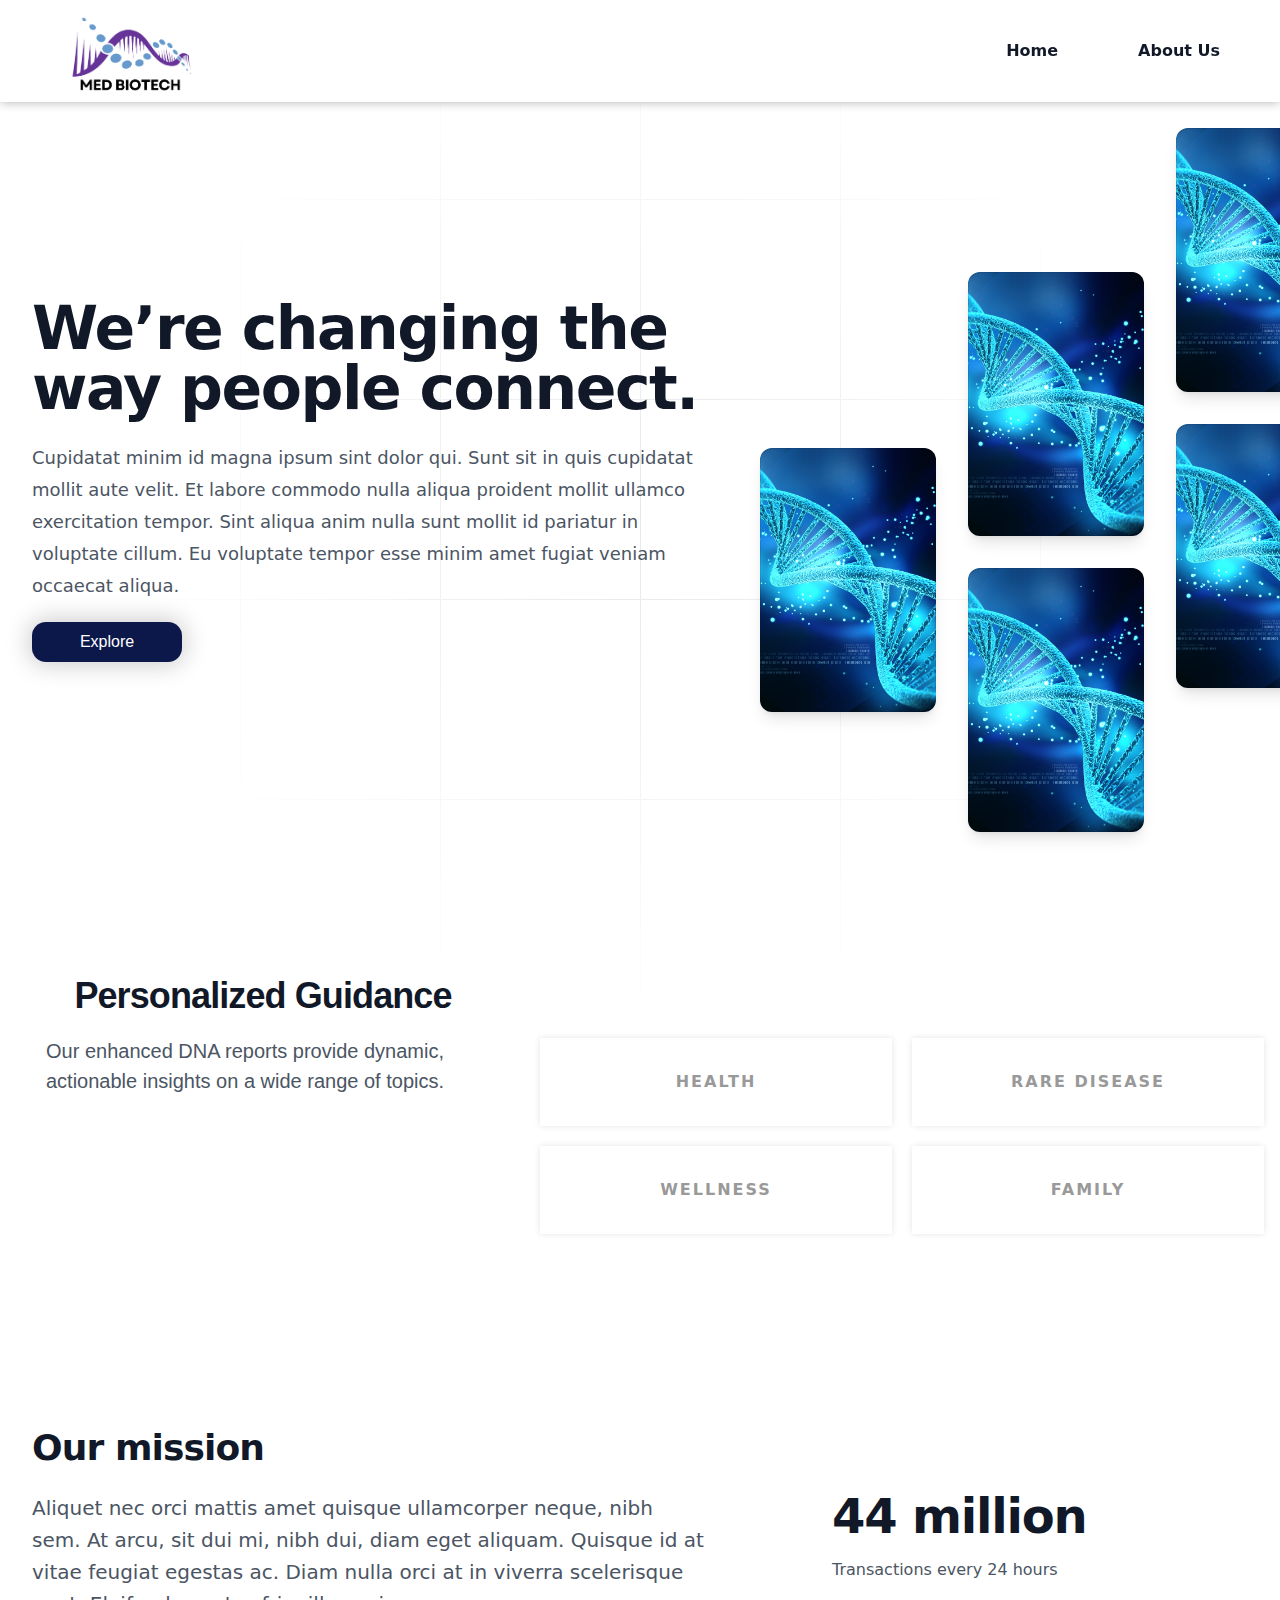
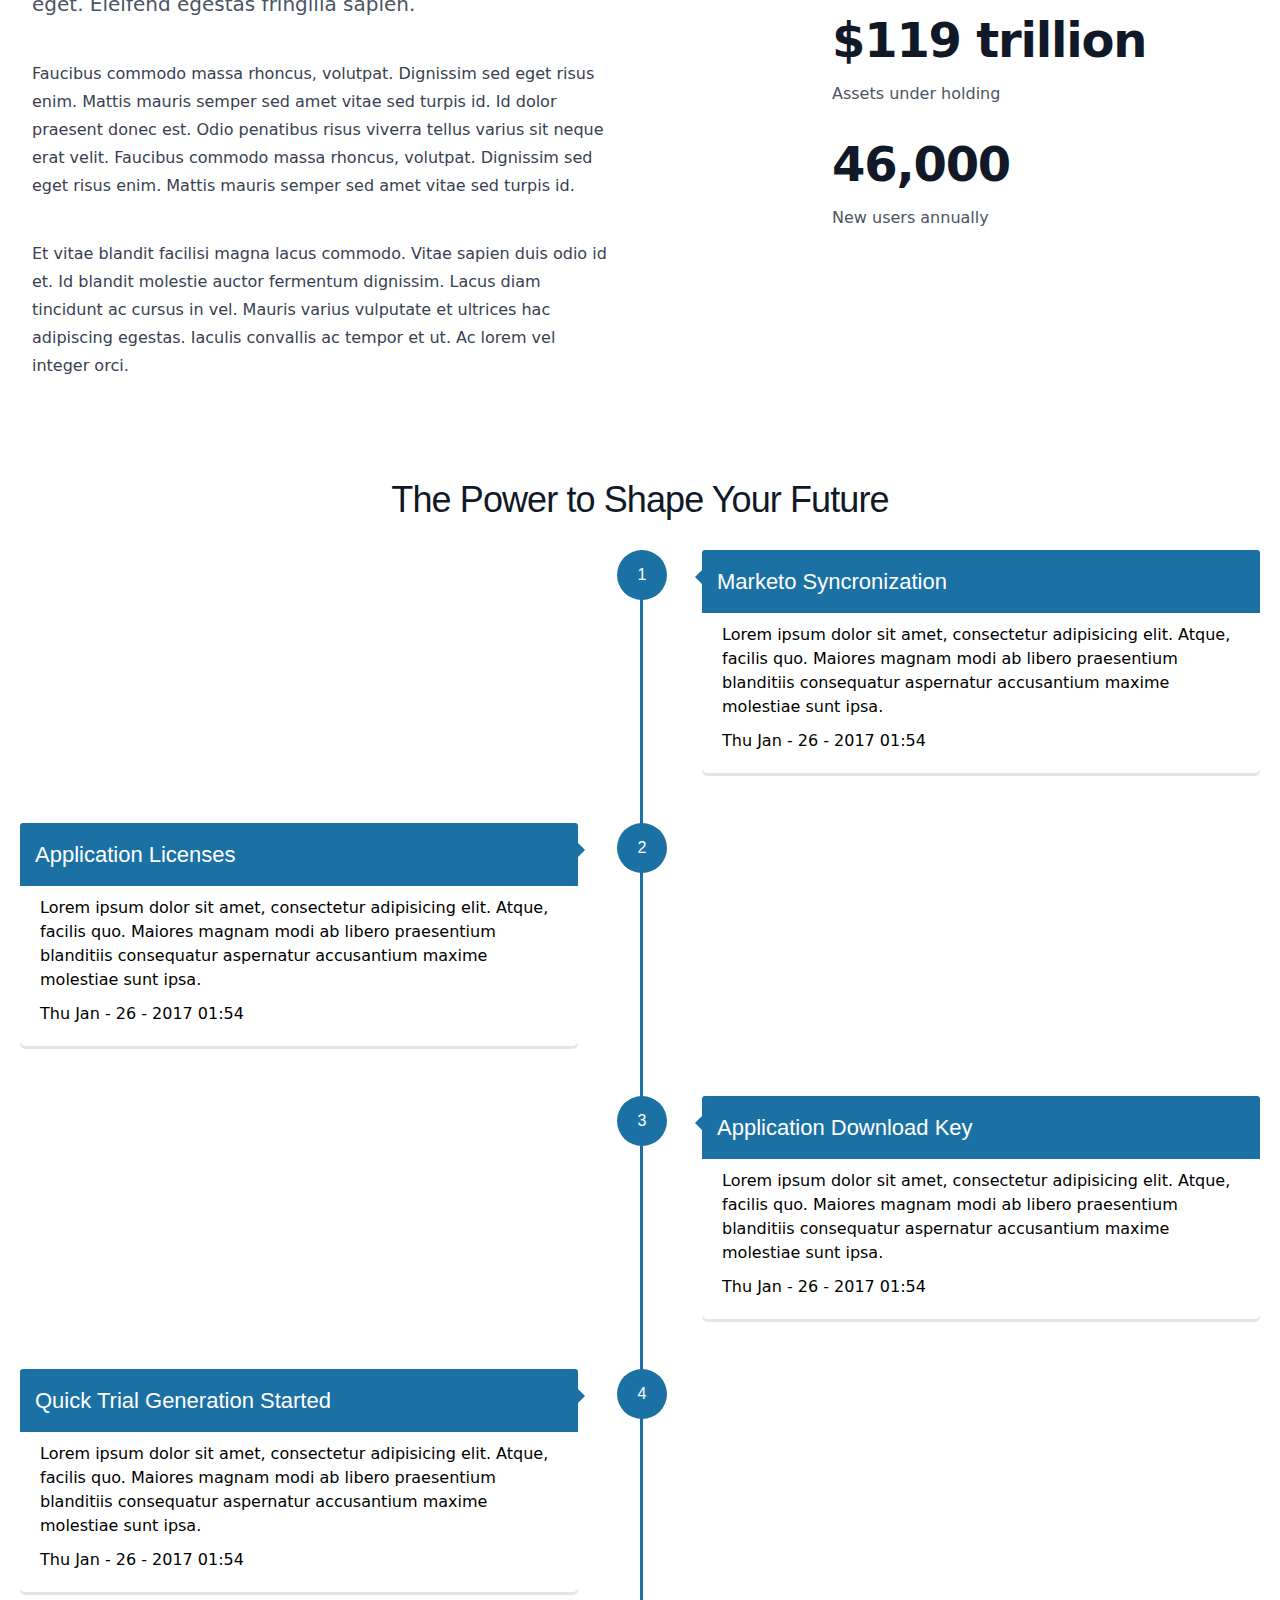
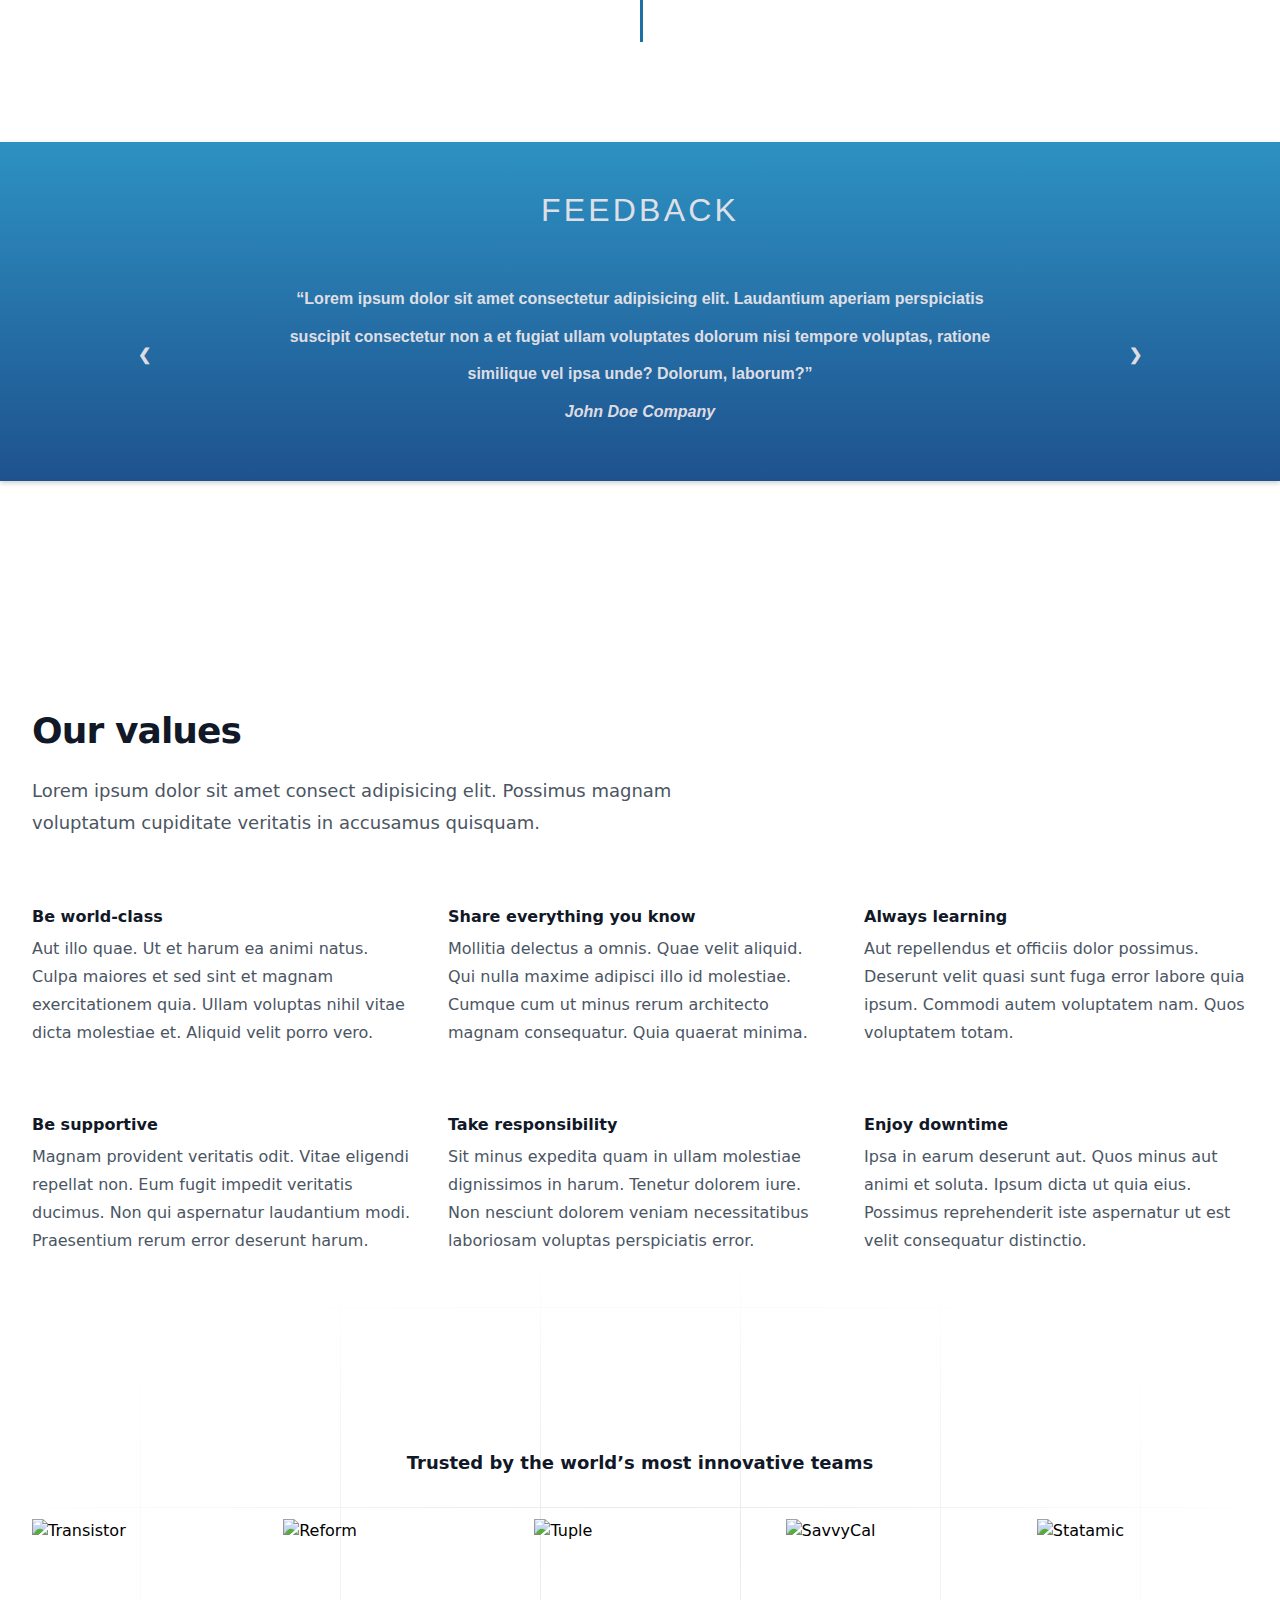
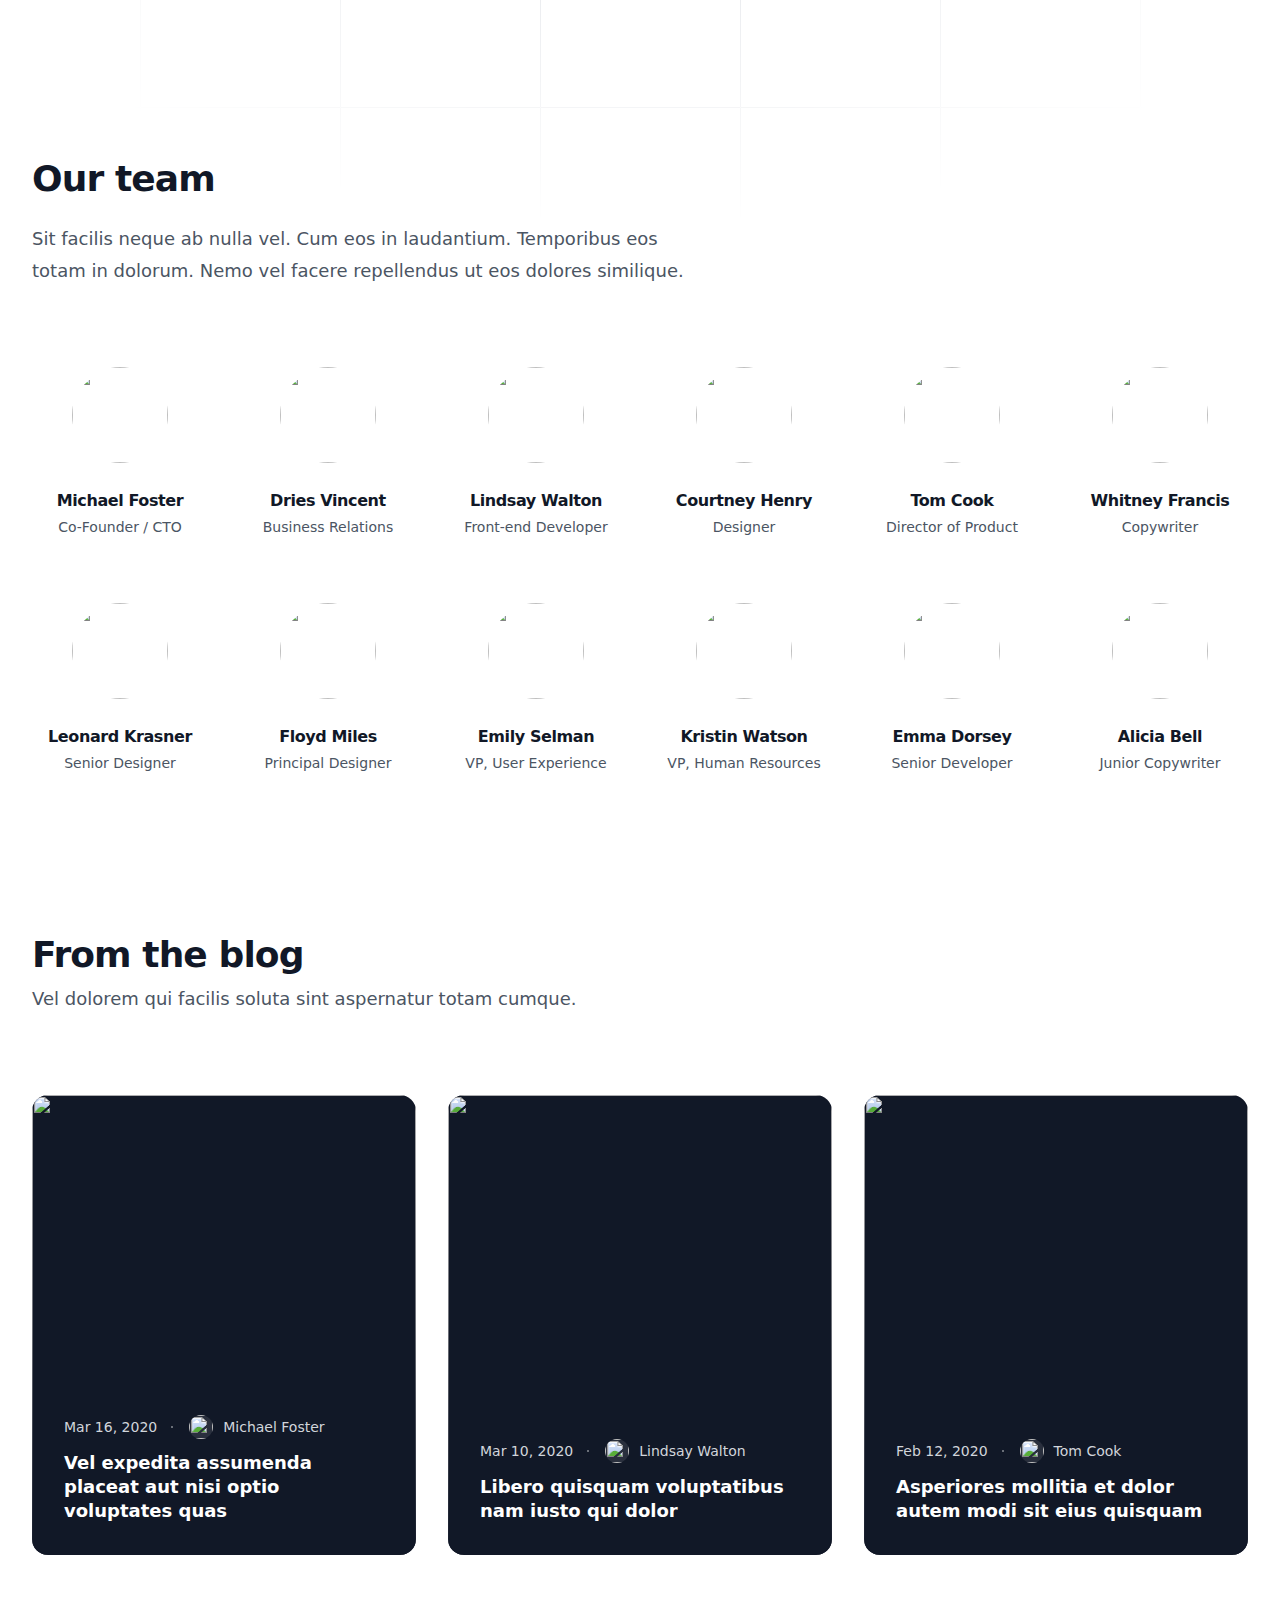
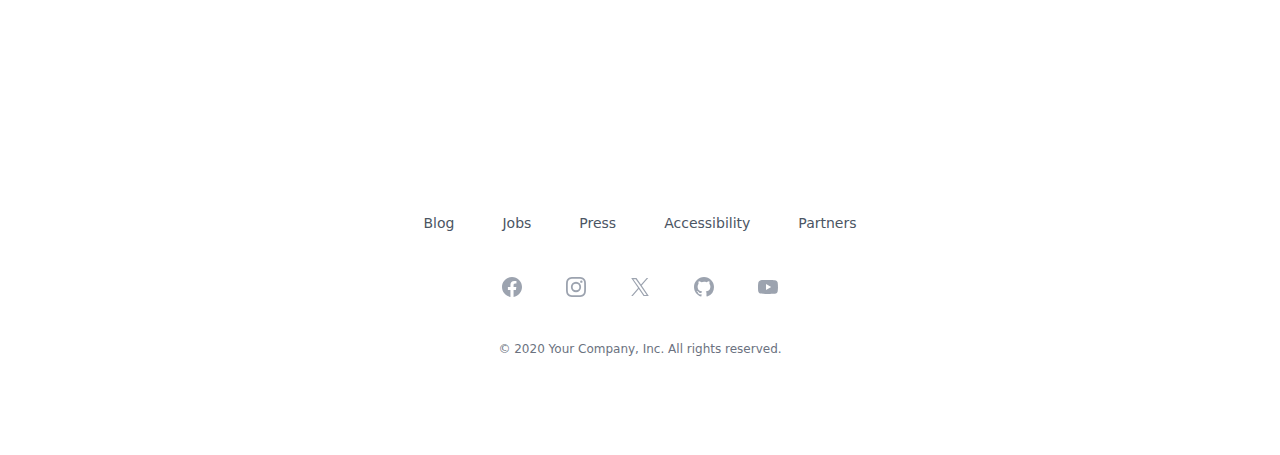
==== commit 2f2c35ba: "Header and guidence section css solved" ====
--- a/index.html
+++ b/index.html
@@ -3,25 +3,20 @@
   <head>
     <meta charset="UTF-8" />
     <meta name="viewport" content="width=device-width, initial-scale=1.0" />
-    <title>Document</title>
+    <title>Med Biotech</title>
     <link rel="stylesheet" href="test.css" />
     <link rel="stylesheet" href="overall.css" />
+    <link rel="stylesheet" href="./indexResponsive.css">
   </head>
   <body>
     <div class="alt">
       <header class="aa ao dn ek">
         <nav aria-label="Global" class="gx lx uh zg zm arb dit">
-          <!-- <div class="lx ddc">
-            <img
-              alt=""
-              src="Red Black Minimalist Dna Cell Logo_20240811_210119_0000.png"
-            />
-          </div> -->
-          <div style="height: inherit">
-            <img alt="" src="logo1.png" />
+          <div id="brand-name" style="height: inherit">
+            <img alt="" src="logo4.png" />
           </div>
           <div class="lx dao">
-            <button type="button" class="ft ly zg zl aeb aqx axz">
+            <button type="button" id="navbar-toggle" class="ft ly zg zl aeb aqx axz">
               <span class="t">Open main menu</span
               ><svg
                 xmlns="http://www.w3.org/2000/svg"
@@ -41,11 +36,20 @@
             </button>
           </div>
           <div class="md dak dff">
-            <a href="#" class="awg awm awv ayb">Home</a
-            ><a href="./about.html" class="awg awm awv ayb">About Us</a>
-          </div>
+            <div class="nav-bar">
+              <ul>
+                <li>
+                  <a href="./index.html" class="awg awm awv ayb">Home</a>
+                </li>
+                <li>
+                  <a href="./about.html" class="awg awm awv ayb">About Us</a>
+                </li>
+              </ul>
+              </div>
+            </div>
         </nav>
       </header>
+
       <main class="ec">
         <div class="ab ec ed">
           <svg aria-hidden="true" class="aa ao dn ed pf tu apo bff">
@@ -750,75 +754,39 @@
           </div>
         </nav>
         <div class="kw lx zl abl">
-          <a href="#" class="axv bla"
-            ><span class="t">Facebook</span
-            ><svg
-              fill="currentColor"
-              viewBox="0 0 24 24"
-              aria-hidden="true"
-              class="oi sl"
-            >
+          <a href="#" class="axv bla"><span class="t">Facebook</span><svg fill="currentColor" viewBox="0 0 24 24"
+              aria-hidden="true" class="oi sl">
+              <path fill-rule="evenodd"
+                d="M22 12c0-5.523-4.477-10-10-10S2 6.477 2 12c0 4.991 3.657 9.128 8.438 9.878v-6.987h-2.54V12h2.54V9.797c0-2.506 1.492-3.89 3.777-3.89 1.094 0 2.238.195 2.238.195v2.46h-1.26c-1.243 0-1.63.771-1.63 1.562V12h2.773l-.443 2.89h-2.33v6.988C18.343 21.128 22 16.991 22 12z"
+                clip-rule="evenodd"></path>
+            </svg></a><a href="#" class="axv bla"><span class="t">Instagram</span><svg fill="currentColor" viewBox="0 0 24 24"
+              aria-hidden="true" class="oi sl">
+              <path fill-rule="evenodd"
+                d="M12.315 2c2.43 0 2.784.013 3.808.06 1.064.049 1.791.218 2.427.465a4.902 4.902 0 011.772 1.153 4.902 4.902 0 011.153 1.772c.247.636.416 1.363.465 2.427.048 1.067.06 1.407.06 4.123v.08c0 2.643-.012 2.987-.06 4.043-.049 1.064-.218 1.791-.465 2.427a4.902 4.902 0 01-1.153 1.772 4.902 4.902 0 01-1.772 1.153c-.636.247-1.363.416-2.427.465-1.067.048-1.407.06-4.123.06h-.08c-2.643 0-2.987-.012-4.043-.06-1.064-.049-1.791-.218-2.427-.465a4.902 4.902 0 01-1.772-1.153 4.902 4.902 0 01-1.153-1.772c-.247-.636-.416-1.363-.465-2.427-.047-1.024-.06-1.379-.06-3.808v-.63c0-2.43.013-2.784.06-3.808.049-1.064.218-1.791.465-2.427a4.902 4.902 0 011.153-1.772A4.902 4.902 0 015.45 2.525c.636-.247 1.363-.416 2.427-.465C8.901 2.013 9.256 2 11.685 2h.63zm-.081 1.802h-.468c-2.456 0-2.784.011-3.807.058-.975.045-1.504.207-1.857.344-.467.182-.8.398-1.15.748-.35.35-.566.683-.748 1.15-.137.353-.3.882-.344 1.857-.047 1.023-.058 1.351-.058 3.807v.468c0 2.456.011 2.784.058 3.807.045.975.207 1.504.344 1.857.182.466.399.8.748 1.15.35.35.683.566 1.15.748.353.137.882.3 1.857.344 1.054.048 1.37.058 4.041.058h.08c2.597 0 2.917-.01 3.96-.058.976-.045 1.505-.207 1.858-.344.466-.182.8-.398 1.15-.748.35-.35.566-.683.748-1.15.137-.353.3-.882.344-1.857.048-1.055.058-1.37.058-4.041v-.08c0-2.597-.01-2.917-.058-3.96-.045-.976-.207-1.505-.344-1.858a3.097 3.097 0 00-.748-1.15 3.098 3.098 0 00-1.15-.748c-.353-.137-.882-.3-1.857-.344-1.023-.047-1.351-.058-3.807-.058zM12 6.865a5.135 5.135 0 110 10.27 5.135 5.135 0 010-10.27zm0 1.802a3.333 3.333 0 100 6.666 3.333 3.333 0 000-6.666zm5.338-3.205a1.2 1.2 0 110 2.4 1.2 1.2 0 010-2.4z"
+                clip-rule="evenodd"></path>
+            </svg></a><a href="#" class="axv bla"><span class="t">X</span><svg fill="currentColor" viewBox="0 0 24 24"
+              aria-hidden="true" class="oi sl">
               <path
-                fill-rule="evenodd"
-                d="M22 12c0-5.523-4.477-10-10-10S2 6.477 2 12c0 4.991 3.657 9.128 8.438 9.878v-6.987h-2.54V12h2.54V9.797c0-2.506 1.492-3.89 3.777-3.89 1.094 0 2.238.195 2.238.195v2.46h-1.26c-1.243 0-1.63.771-1.63 1.562V12h2.773l-.443 2.89h-2.33v6.988C18.343 21.128 22 16.991 22 12z"
-                clip-rule="evenodd"
-              ></path></svg></a
-          ><a href="#" class="axv bla"
-            ><span class="t">Instagram</span
-            ><svg
-              fill="currentColor"
-              viewBox="0 0 24 24"
-              aria-hidden="true"
-              class="oi sl"
-            >
-              <path
-                fill-rule="evenodd"
-                d="M12.315 2c2.43 0 2.784.013 3.808.06 1.064.049 1.791.218 2.427.465a4.902 4.902 0 011.772 1.153 4.902 4.902 0 011.153 1.772c.247.636.416 1.363.465 2.427.048 1.067.06 1.407.06 4.123v.08c0 2.643-.012 2.987-.06 4.043-.049 1.064-.218 1.791-.465 2.427a4.902 4.902 0 01-1.153 1.772 4.902 4.902 0 01-1.772 1.153c-.636.247-1.363.416-2.427.465-1.067.048-1.407.06-4.123.06h-.08c-2.643 0-2.987-.012-4.043-.06-1.064-.049-1.791-.218-2.427-.465a4.902 4.902 0 01-1.772-1.153 4.902 4.902 0 01-1.153-1.772c-.247-.636-.416-1.363-.465-2.427-.047-1.024-.06-1.379-.06-3.808v-.63c0-2.43.013-2.784.06-3.808.049-1.064.218-1.791.465-2.427a4.902 4.902 0 011.153-1.772A4.902 4.902 0 015.45 2.525c.636-.247 1.363-.416 2.427-.465C8.901 2.013 9.256 2 11.685 2h.63zm-.081 1.802h-.468c-2.456 0-2.784.011-3.807.058-.975.045-1.504.207-1.857.344-.467.182-.8.398-1.15.748-.35.35-.566.683-.748 1.15-.137.353-.3.882-.344 1.857-.047 1.023-.058 1.351-.058 3.807v.468c0 2.456.011 2.784.058 3.807.045.975.207 1.504.344 1.857.182.466.399.8.748 1.15.35.35.683.566 1.15.748.353.137.882.3 1.857.344 1.054.048 1.37.058 4.041.058h.08c2.597 0 2.917-.01 3.96-.058.976-.045 1.505-.207 1.858-.344.466-.182.8-.398 1.15-.748.35-.35.566-.683.748-1.15.137-.353.3-.882.344-1.857.048-1.055.058-1.37.058-4.041v-.08c0-2.597-.01-2.917-.058-3.96-.045-.976-.207-1.505-.344-1.858a3.097 3.097 0 00-.748-1.15 3.098 3.098 0 00-1.15-.748c-.353-.137-.882-.3-1.857-.344-1.023-.047-1.351-.058-3.807-.058zM12 6.865a5.135 5.135 0 110 10.27 5.135 5.135 0 010-10.27zm0 1.802a3.333 3.333 0 100 6.666 3.333 3.333 0 000-6.666zm5.338-3.205a1.2 1.2 0 110 2.4 1.2 1.2 0 010-2.4z"
-                clip-rule="evenodd"
-              ></path></svg></a
-          ><a href="#" class="axv bla"
-            ><span class="t">X</span
-            ><svg
-              fill="currentColor"
-              viewBox="0 0 24 24"
-              aria-hidden="true"
-              class="oi sl"
-            >
-              <path
-                d="M13.6823 10.6218L20.2391 3H18.6854L12.9921 9.61788L8.44486 3H3.2002L10.0765 13.0074L3.2002 21H4.75404L10.7663 14.0113L15.5685 21H20.8131L13.6819 10.6218H13.6823ZM11.5541 13.0956L10.8574 12.0991L5.31391 4.16971H7.70053L12.1742 10.5689L12.8709 11.5655L18.6861 19.8835H16.2995L11.5541 13.096V13.0956Z"
-              ></path></svg></a
-          ><a href="#" class="axv bla"
-            ><span class="t">GitHub</span
-            ><svg
-              fill="currentColor"
-              viewBox="0 0 24 24"
-              aria-hidden="true"
-              class="oi sl"
-            >
-              <path
-                fill-rule="evenodd"
+                d="M13.6823 10.6218L20.2391 3H18.6854L12.9921 9.61788L8.44486 3H3.2002L10.0765 13.0074L3.2002 21H4.75404L10.7663 14.0113L15.5685 21H20.8131L13.6819 10.6218H13.6823ZM11.5541 13.0956L10.8574 12.0991L5.31391 4.16971H7.70053L12.1742 10.5689L12.8709 11.5655L18.6861 19.8835H16.2995L11.5541 13.096V13.0956Z">
+              </path>
+            </svg></a><a href="#" class="axv bla"><span class="t">GitHub</span><svg fill="currentColor" viewBox="0 0 24 24"
+              aria-hidden="true" class="oi sl">
+              <path fill-rule="evenodd"
                 d="M12 2C6.477 2 2 6.484 2 12.017c0 4.425 2.865 8.18 6.839 9.504.5.092.682-.217.682-.483 0-.237-.008-.868-.013-1.703-2.782.605-3.369-1.343-3.369-1.343-.454-1.158-1.11-1.466-1.11-1.466-.908-.62.069-.608.069-.608 1.003.07 1.531 1.032 1.531 1.032.892 1.53 2.341 1.088 2.91.832.092-.647.35-1.088.636-1.338-2.22-.253-4.555-1.113-4.555-4.951 0-1.093.39-1.988 1.029-2.688-.103-.253-.446-1.272.098-2.65 0 0 .84-.27 2.75 1.026A9.564 9.564 0 0112 6.844c.85.004 1.705.115 2.504.337 1.909-1.296 2.747-1.027 2.747-1.027.546 1.379.202 2.398.1 2.651.64.7 1.028 1.595 1.028 2.688 0 3.848-2.339 4.695-4.566 4.943.359.309.678.92.678 1.855 0 1.338-.012 2.419-.012 2.747 0 .268.18.58.688.482A10.019 10.019 0 0022 12.017C22 6.484 17.522 2 12 2z"
-                clip-rule="evenodd"
-              ></path></svg></a
-          ><a href="#" class="axv bla"
-            ><span class="t">YouTube</span
-            ><svg
-              fill="currentColor"
-              viewBox="0 0 24 24"
-              aria-hidden="true"
-              class="oi sl"
-            >
-              <path
-                fill-rule="evenodd"
+                clip-rule="evenodd"></path>
+            </svg></a><a href="#" class="axv bla"><span class="t">YouTube</span><svg fill="currentColor" viewBox="0 0 24 24"
+              aria-hidden="true" class="oi sl">
+              <path fill-rule="evenodd"
                 d="M19.812 5.418c.861.23 1.538.907 1.768 1.768C21.998 8.746 22 12 22 12s0 3.255-.418 4.814a2.504 2.504 0 0 1-1.768 1.768c-1.56.419-7.814.419-7.814.419s-6.255 0-7.814-.419a2.505 2.505 0 0 1-1.768-1.768C2 15.255 2 12 2 12s0-3.255.417-4.814a2.507 2.507 0 0 1 1.768-1.768C5.744 5 11.998 5 11.998 5s6.255 0 7.814.418ZM15.194 12 10 15V9l5.194 3Z"
-                clip-rule="evenodd"
-              ></path></svg
-          ></a>
+                clip-rule="evenodd"></path>
+            </svg></a>
         </div>
         <p class="kw avr awi awu axx">
           © 2020 Your Company, Inc. All rights reserved.
         </p>
       </footer>
     </div>
+
+    <script src="./script.js"></script>
   </body>
 </html>
--- a/test.css
+++ b/test.css
@@ -1,3 +1,8 @@
+* {
+  margin: 0;
+  padding: 0;
+  box-sizing: border-box;
+}
 *,
 ::before,
 ::after {
--- a/overall.css
+++ b/overall.css
@@ -1,3 +1,38 @@
+
+/* Header CSS */
+header {
+  /* width: 100vw; */
+  /* border-bottom: 1px solid #00000042; */
+  box-shadow: 0px 0px 10px #00000050;
+  position: fixed !important;
+  z-index: 999;
+  background-color: #fff;
+  left: 0;
+  top: 0;
+}
+
+header nav {
+  padding: 0 60px !important;
+}
+
+#brand-name img {
+  /* height: 100px; */
+  width: 150px;
+}
+
+.nav-bar ul {
+  display: flex;
+  column-gap: 80px;
+}
+
+.nav-bar ul li a{
+  font-size: 1rem;
+}
+
+
+
+/*  */
+
 .explore_button {
   display: flex;
   align-items: center;
--- a/indexResponsive.css
+++ b/indexResponsive.css
@@ -0,0 +1,8 @@
+
+/* Guidence */
+@media only screen and (max-width: 1200px) {
+    .guidance {
+        display: block;
+        margin-bottom: 50px;
+    }
+}